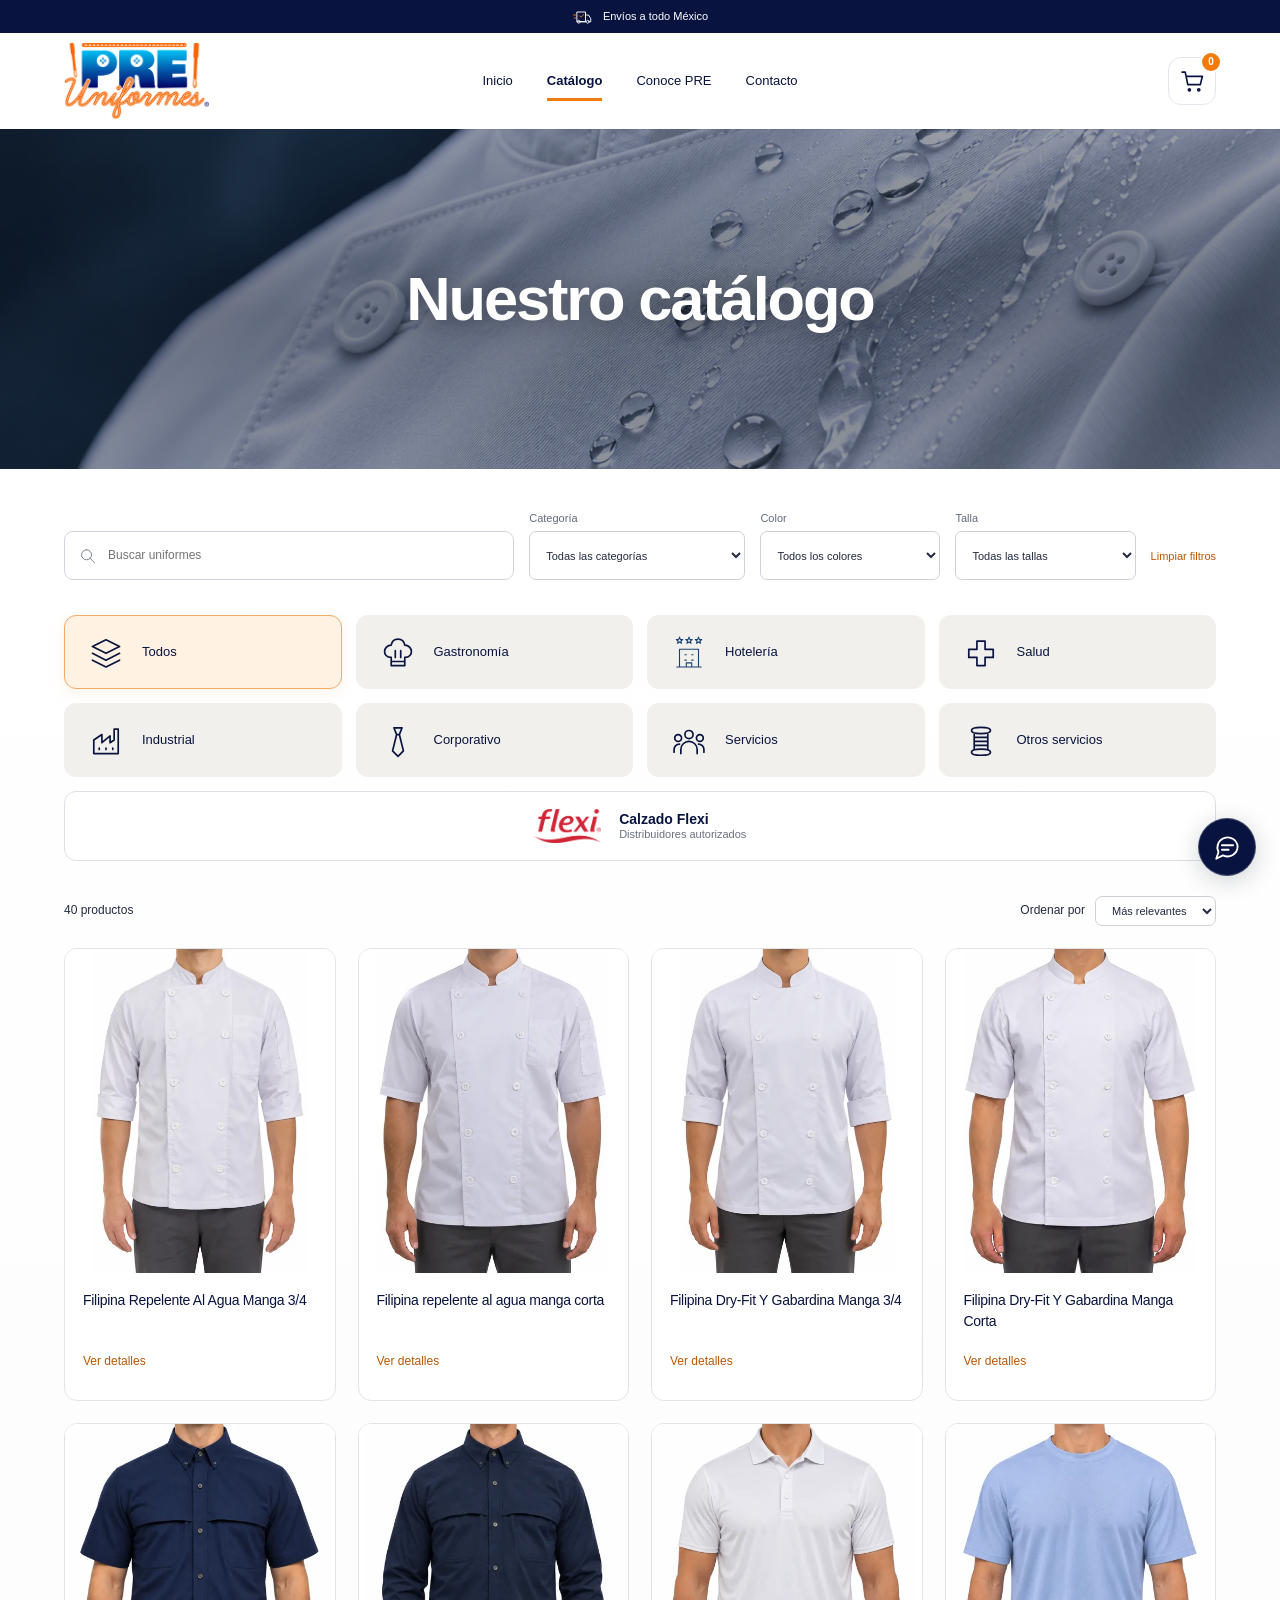
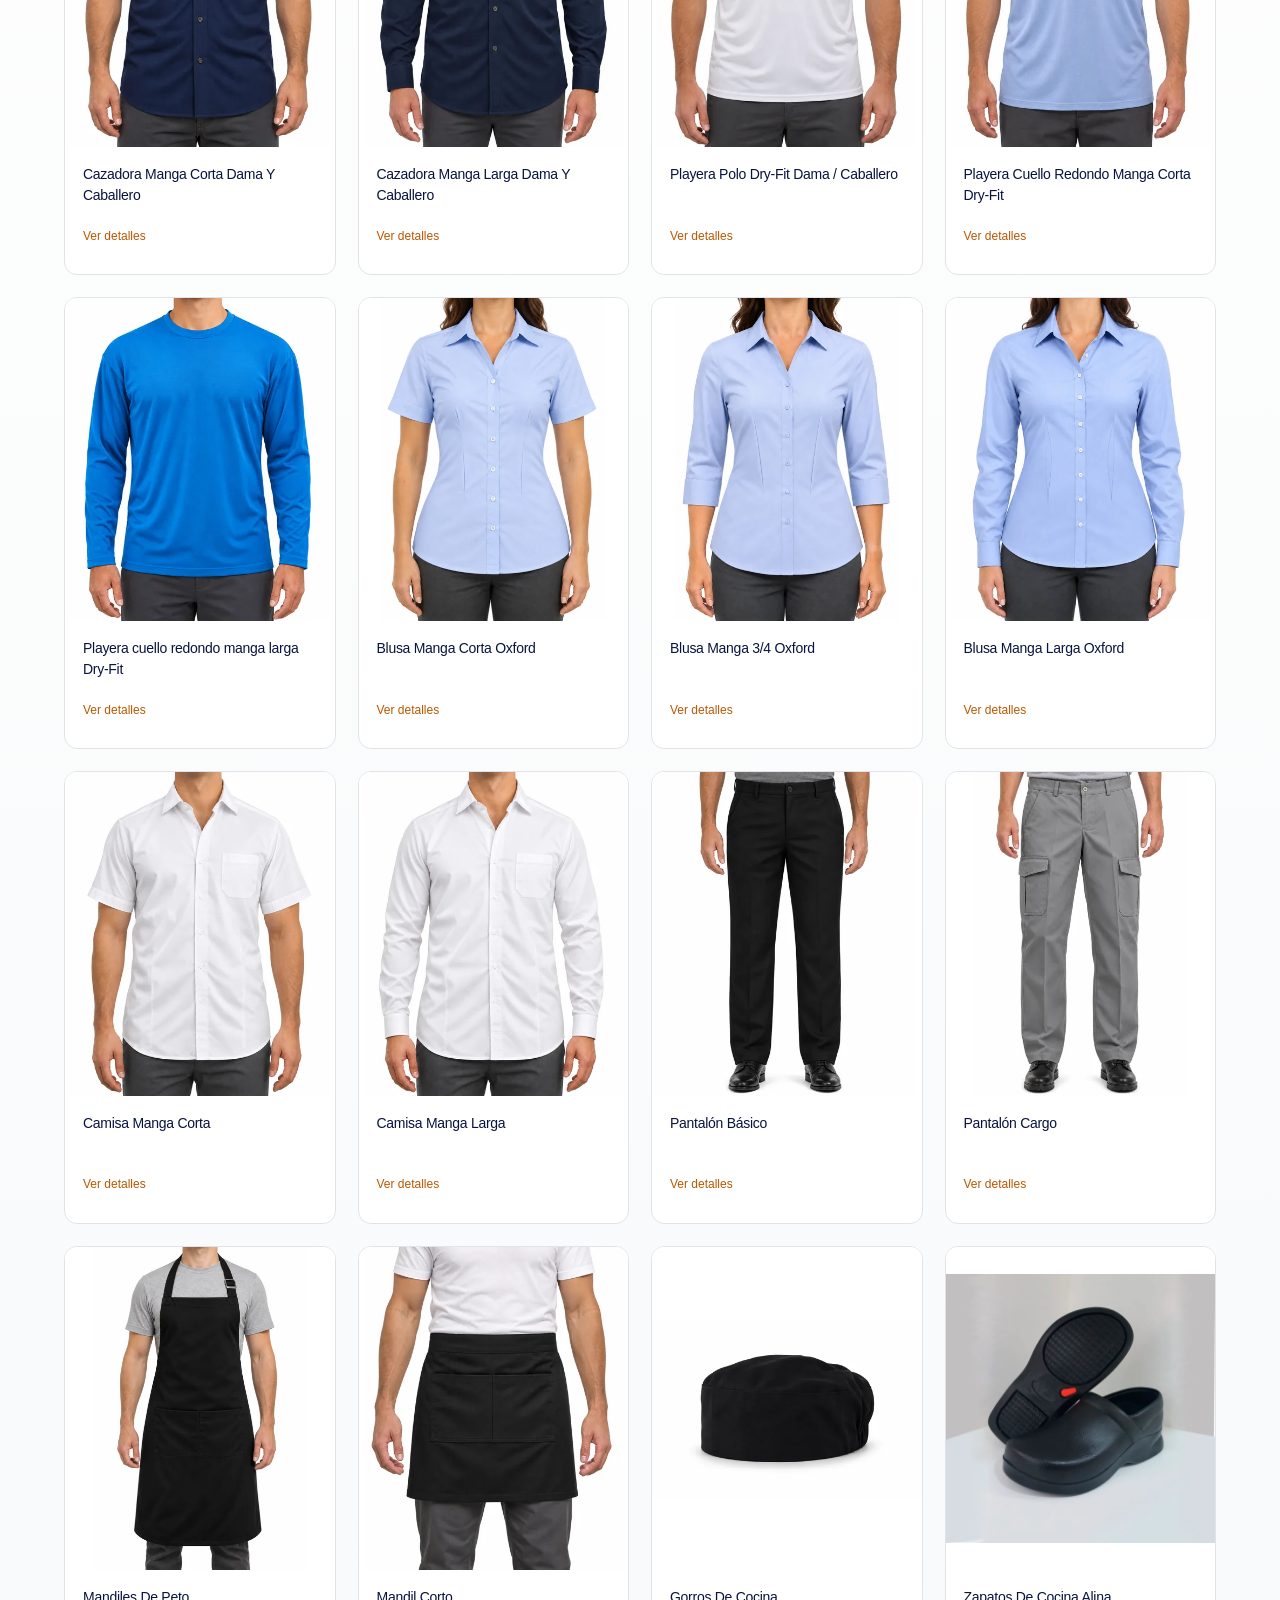
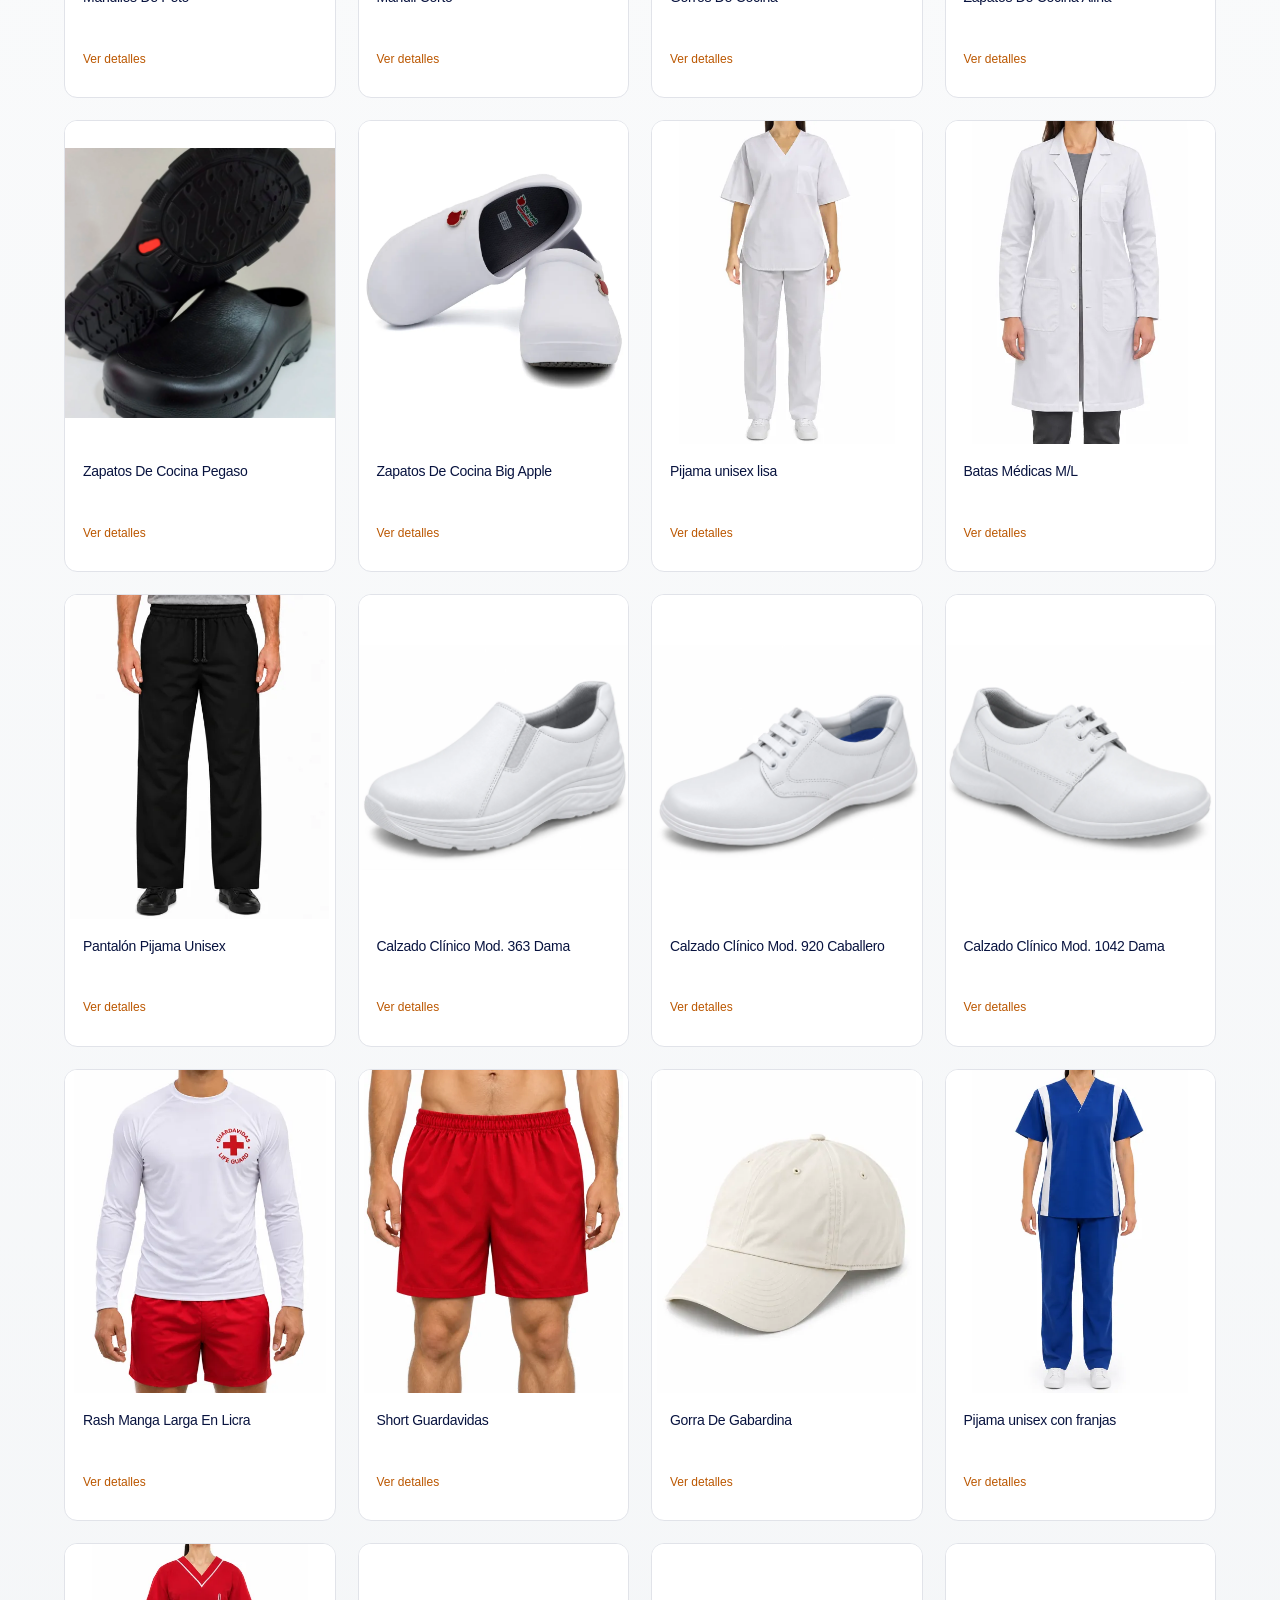
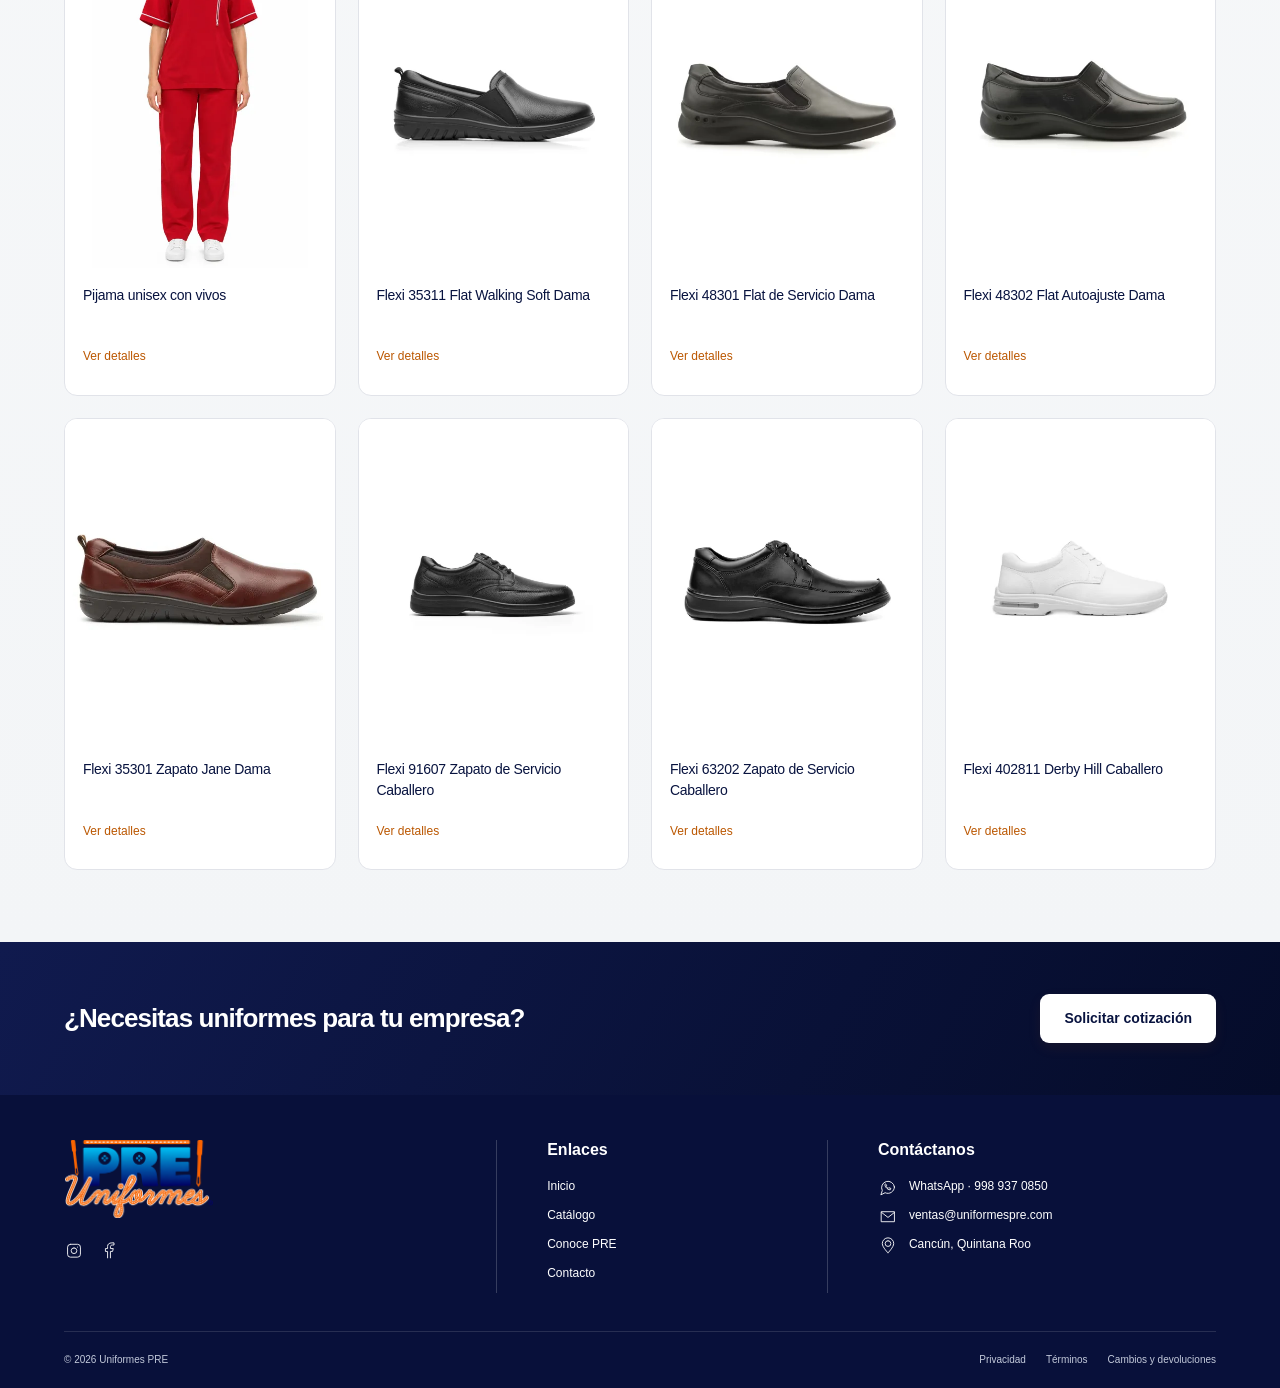
==== catalogo.html @ f161416c "Agrega apartado de Calzado Flexi al catálogo Siete modelos Flexi con fotos oficiales en fondo blanco" ====
<!doctype html><html lang="es"><head><meta charset="utf-8"><meta http-equiv="Content-Security-Policy" content="default-src 'none'; script-src 'self'; script-src-attr 'none'; style-src 'self' 'unsafe-inline' https://fonts.googleapis.com; img-src 'self'; media-src 'self'; font-src https://fonts.gstatic.com; frame-src https://maps.google.com https://www.google.com; connect-src 'none'; object-src 'none'; base-uri 'none'; form-action 'none'; upgrade-insecure-requests"><meta name="referrer" content="no-referrer"><meta name="viewport" content="width=device-width,initial-scale=1"><meta name="description" content="Uniformes PRE. Uniformes, confección y bordado para tu equipo en Cancún. Envíos a todo México."><meta name="theme-color" content="#081545"><title>Catálogo | Uniformes PRE</title><link rel="preconnect" href="https://fonts.googleapis.com"><link rel="preconnect" href="https://fonts.gstatic.com" crossorigin><link href="https://fonts.googleapis.com/css2?family=Poppins:wght@400;500;600;700&display=swap" rel="stylesheet"><link rel="stylesheet" href="styles.css?v=20261117-flexi"><script src="security.js?v=20261117-flexi" defer></script><script src="site-config.js?v=20261117-flexi" defer></script><script src="catalog-data.js?v=20261117-flexi" defer></script><script src="quote-engine.js?v=20261117-flexi" defer></script><script src="quote-cart.js?v=20261117-flexi" defer></script><script src="app.js?v=20261117-flexi" defer></script><script src="support-data.js?v=20261117-flexi" defer></script><script src="support-chat.js?v=20261117-flexi" defer></script></head><body data-view="catalogo"><a class="skip-link" href="#main">Ir al contenido</a><div class="announcement"><svg class="icon icon-truck" viewBox="-2 -3 28 28" fill="none" stroke="currentColor" stroke-width="1.25" stroke-linecap="round" stroke-linejoin="round" aria-hidden="true"><path d="M5 5h11v13H5zM16 9h4l3 5v4h-3M9 18h7M9 18a2 2 0 1 0 0 .01M21 18a2 2 0 1 0 0 .01"/><path class="icon-accent" d="M0 9h3m-2 4h2M8 10l2 2 4-4"/></svg><span data-announcement>Envíos a todo México</span></div><header class="site-header"><a class="brand" href="index.html" aria-label="Uniformes PRE, inicio"><img src="assets/brand/pre-logo-transparent.png" alt="Uniformes PRE" width="280" height="147"></a><button class="menu-toggle" aria-expanded="false" aria-controls="site-nav" aria-label="Abrir menú"><span></span><span></span><span></span></button><nav id="site-nav" aria-label="Navegación principal"><a href="index.html" >Inicio</a><a href="catalogo.html" aria-current=page>Catálogo</a><a href="quienes-somos.html" >Conoce PRE</a><a href="contacto.html" >Contacto</a></nav><button type="button" class="header-cart" data-open-cart aria-label="Abrir carrito: 0 prendas" aria-haspopup="dialog"><svg class="icon" viewBox="0 0 24 24" fill="none" stroke="currentColor" stroke-width="1.6" stroke-linecap="round" stroke-linejoin="round" aria-hidden="true"><path d="M2 3h3l2.5 12h12l2-8H6M9 21a1 1 0 1 0 0-2 1 1 0 0 0 0 2m9 0a1 1 0 1 0 0-2 1 1 0 0 0 0 2"/></svg><span data-cart-count>0</span></button></header><main id="main"><section class="catalog-hero" aria-labelledby="catalog-title"><img class="catalog-hero-photo" src="assets/images/filipina-hero.webp" alt="Filipina blanca con repelencia al agua" width="1672" height="941" fetchpriority="high"><div class="catalog-hero-shade"></div><h1 id="catalog-title">Nuestro catálogo</h1></section><section class="section catalog-section"><div class="container"><div class="catalog-tools"><label class="search-field"><svg class="icon icon-search" viewBox="-2 -3 28 28" fill="none" stroke="currentColor" stroke-width="1.25" stroke-linecap="round" stroke-linejoin="round" aria-hidden="true"><path d="M10 3a7 7 0 1 0 0 14 7 7 0 0 0 0-14m5 12 6 6"/></svg><input id="catalog-search" type="search" placeholder="Buscar uniformes" aria-label="Buscar en el catálogo"></label><label class="filter-select"><span>Categoría</span><select id="category-filter"><option value="todos">Todas las categorías</option><option value="restaurante">Gastronomía</option><option value="hoteleria">Hotelería</option><option value="salud">Salud</option><option value="industrial">Industrial</option><option value="corporativo">Corporativo</option><option value="servicios">Servicios</option><option value="flexi">Calzado Flexi</option><option value="otros-servicios">Otros servicios</option></select></label><label class="filter-select"><span>Color</span><select id="color-filter"><option value="todos">Todos los colores</option></select></label><label class="filter-select"><span>Talla</span><select id="size-filter"><option value="todos">Todas las tallas</option></select></label><button class="text-button" data-clear-search>Limpiar filtros</button></div><div class="catalog-categories" aria-label="Filtrar por categoría"><button data-filter="todos" aria-pressed="true"><svg class="icon icon-layers" viewBox="-2 -3 28 28" fill="none" stroke="currentColor" stroke-width="1.25" stroke-linecap="round" stroke-linejoin="round" aria-hidden="true"><path d="m12 2 10 5-10 5L2 7zm-10 10 10 5 10-5M2 17l10 5 10-5"/></svg><span>Todos</span></button><button data-filter="restaurante" aria-pressed="false"><svg class="icon icon-chef" viewBox="-2 -3 28 28" fill="none" stroke="currentColor" stroke-width="1.25" stroke-linecap="round" stroke-linejoin="round" aria-hidden="true"><path d="M7 15v6h10v-6M7 18h10M7 15C0 15 1 6 7 6c1-6 9-6 10 0 6 0 7 9 0 9M10 10v5m4-5v5"/></svg><span>Gastronomía</span></button><button data-filter="hoteleria" aria-pressed="false"><svg class="icon icon-hotel" viewBox="-2 -3 28 28" fill="none" stroke="currentColor" stroke-width="1.25" stroke-linecap="round" stroke-linejoin="round" aria-hidden="true"><path d="M5 22V9h14v13M3 22h18M9 13h1m4 0h1m-6 4h1m4 0h1m-5 5v-3h4v3 M5 0l.6 1.7 1.8.1-1.4 1.1.5 1.7L5 3.6l-1.5 1 .5-1.7-1.4-1.1 1.8-.1z M12 0l.6 1.7 1.8.1-1.4 1.1.5 1.7-1.5-1-1.5 1 .5-1.7-1.4-1.1 1.8-.1z M19 0l.6 1.7 1.8.1-1.4 1.1.5 1.7-1.5-1-1.5 1 .5-1.7-1.4-1.1 1.8-.1z"/></svg><span>Hotelería</span></button><button data-filter="salud" aria-pressed="false"><svg class="icon icon-health" viewBox="-2 -3 28 28" fill="none" stroke="currentColor" stroke-width="1.25" stroke-linecap="round" stroke-linejoin="round" aria-hidden="true"><path d="M9 3h6v6h6v6h-6v6H9v-6H3V9h6z"/></svg><span>Salud</span></button><button data-filter="industrial" aria-pressed="false"><svg class="icon icon-industry" viewBox="-2 -3 28 28" fill="none" stroke="currentColor" stroke-width="1.25" stroke-linecap="round" stroke-linejoin="round" aria-hidden="true"><path d="M3 21V11l6-4v6l6-5v5l3-2V3h3v18zM7 17v1m5-1v1m5-1v1"/></svg><span>Industrial</span></button><button data-filter="corporativo" aria-pressed="false"><svg class="icon icon-tie" viewBox="-2 -3 28 28" fill="none" stroke="currentColor" stroke-width="1.25" stroke-linecap="round" stroke-linejoin="round" aria-hidden="true"><path d="m9 2 6 0-2 5 3 12-4 4-4-4 3-12zM11 7h2"/></svg><span>Corporativo</span></button><button data-filter="servicios" aria-pressed="false"><svg class="icon icon-people" viewBox="-2 -3 28 28" fill="none" stroke="currentColor" stroke-width="1.25" stroke-linecap="round" stroke-linejoin="round" aria-hidden="true"><path d="M12 10a3 3 0 1 0 0-6 3 3 0 0 0 0 6M6 21v-3a6 6 0 0 1 12 0v3M4 12a2.5 2.5 0 1 0 0-5 2.5 2.5 0 0 0 0 5M1 20v-2a4 4 0 0 1 4-4m15-2a2.5 2.5 0 1 0 0-5 2.5 2.5 0 0 0 0 5m-1 2a4 4 0 0 1 4 4v2"/></svg><span>Servicios</span></button><button data-filter="otros-servicios" aria-pressed="false"><svg class="icon icon-spool" viewBox="-2 -3 28 28" fill="none" stroke="currentColor" stroke-width="1.25" stroke-linecap="round" stroke-linejoin="round" aria-hidden="true"><path d="M5 4c0-3 14-3 14 0s-14 3-14 0m0 16c0 3 14 3 14 0M7 6v12m10-12v12M5 20c0-3 14-3 14 0M8 9h8m-8 3h8m-8 3h8"/></svg><span>Otros servicios</span></button><button data-filter="flexi" class="brand-filter" aria-pressed="false"><img src="assets/brand/flexi-logo.png" alt="" width="60" height="30"><span>Calzado Flexi<small>Distribuidores autorizados</small></span></button></div><div class="brand-banner" data-brand-banner hidden><img src="assets/brand/flexi-logo.png" alt="Flexi" width="148" height="74"><div><h2>Calzado Flexi</h2><p>Somos distribuidores autorizados Flexi. Calzado de piel cómodo para servicio, salud y uso diario de tu equipo.</p></div></div><div class="catalog-meta"><p id="catalog-count" role="status"></p><label>Ordenar por <select id="catalog-sort"><option value="relevancia">Más relevantes</option><option value="nombre">Nombre: A a Z</option></select></label></div><div class="catalog-grid" id="catalog-grid"></div><div class="empty-state" hidden><h2>No encontramos coincidencias</h2><p>Prueba otra palabra o limpia los filtros.</p></div></div></section><section class="cta-band compact"><div class="container"><h2>¿Necesitas uniformes para tu empresa?</h2><a class="button button-light" href="contacto.html">Solicitar cotización</a></div></section></main><footer class="site-footer"><div class="container footer-grid"><div><img class="footer-logo" src="assets/brand/pre-logo-transparent.png" alt="Uniformes PRE" width="280" height="147"><div class="social-links"><a href="https://www.instagram.com/uniformespre/" target="_blank" rel="noopener noreferrer" aria-label="Instagram de Uniformes PRE"><svg class="icon icon-instagram" viewBox="-2 -3 28 28" fill="none" stroke="currentColor" stroke-width="1.25" stroke-linecap="round" stroke-linejoin="round" aria-hidden="true"><path d="M7 3h10a4 4 0 0 1 4 4v10a4 4 0 0 1-4 4H7a4 4 0 0 1-4-4V7a4 4 0 0 1 4-4m5 5a4 4 0 1 0 0 8 4 4 0 0 0 0-8m5-1h.01"/></svg></a><a href="https://www.facebook.com/uniformespree" target="_blank" rel="noopener noreferrer" aria-label="Facebook de Uniformes PRE"><svg class="icon icon-facebook" viewBox="-2 -3 28 28" fill="none" stroke="currentColor" stroke-width="1.25" stroke-linecap="round" stroke-linejoin="round" aria-hidden="true"><path d="M14 22v-9h3l1-4h-4V6c0-1 1-2 3-2h2V1h-3c-4 0-6 2-6 5v3H7v4h3v9"/></svg></a></div></div><div><h2>Enlaces</h2><a href="index.html" >Inicio</a><a href="catalogo.html" aria-current=page>Catálogo</a><a href="quienes-somos.html" >Conoce PRE</a><a href="contacto.html" >Contacto</a></div><div><h2>Contáctanos</h2><a href="https://wa.me/529989370850" target="_blank" rel="noopener noreferrer"><svg class="icon icon-chat" viewBox="-2 -3 28 28" fill="none" stroke="currentColor" stroke-width="1.25" stroke-linecap="round" stroke-linejoin="round" aria-hidden="true"><path d="M21 11a9 9 0 0 1-13 8l-6 3 2-6A9 9 0 1 1 21 11zM8 7c-2 2 3 8 7 8l1-2-3-1-1 1-3-3 1-1z"/></svg> WhatsApp · 998 937 0850</a><a href="mailto:ventas@uniformespre.com"><svg class="icon icon-mail" viewBox="-2 -3 28 28" fill="none" stroke="currentColor" stroke-width="1.25" stroke-linecap="round" stroke-linejoin="round" aria-hidden="true"><path d="M3 5h18v14H3zM3 6l9 7 9-7"/></svg> ventas@uniformespre.com</a><a href="contacto.html#ubicacion"><svg class="icon icon-pin" viewBox="-2 -3 28 28" fill="none" stroke="currentColor" stroke-width="1.25" stroke-linecap="round" stroke-linejoin="round" aria-hidden="true"><path d="M12 22S4 14 4 9a8 8 0 1 1 16 0c0 5-8 13-8 13m0-17a4 4 0 1 0 0 8 4 4 0 0 0 0-8"/></svg> Cancún, Quintana Roo</a></div></div><div class="container footer-bottom"><span>© 2026 Uniformes PRE</span><div><button data-legal="privacidad">Privacidad</button><button data-legal="terminos">Términos</button><button data-legal="devoluciones">Cambios y devoluciones</button></div></div></footer><dialog id="product-dialog" class="product-dialog"><div class="modal-bar"><button class="dialog-close" aria-label="Cerrar"><svg class="icon icon-close" viewBox="-2 -3 28 28" fill="none" stroke="currentColor" stroke-width="1.25" stroke-linecap="round" stroke-linejoin="round" aria-hidden="true"><path d="m6 6 12 12M6 18 18 6"/></svg></button></div><div data-product-content></div></dialog><dialog id="legal-dialog"><button class="dialog-close" aria-label="Cerrar"><svg class="icon icon-close" viewBox="-2 -3 28 28" fill="none" stroke="currentColor" stroke-width="1.25" stroke-linecap="round" stroke-linejoin="round" aria-hidden="true"><path d="m6 6 12 12M6 18 18 6"/></svg></button><div data-legal-content></div></dialog></body></html>
---- styles.css ----
:root{--navy:#08133f;--orange:#f27c0b;--text:#232b40;--muted:#697080;--line:#dcdfe6;--warm:#f4f2ef;--pale:#eef2f6}*{box-sizing:border-box}html{scroll-behavior:smooth;scroll-padding-top:110px}body{margin:0;background:#fff;color:var(--text);font:15px/1.65 Poppins,Arial,sans-serif}button,input,select,textarea{font:inherit}button,a{-webkit-tap-highlight-color:transparent}a{color:inherit;text-decoration:none}button{cursor:pointer}img{display:block;max-width:100%}h1,h2,h3,p{margin:0}h1,h2,h3{color:var(--navy);line-height:1.2;letter-spacing:-.035em;font-weight:600}h1{font-size:clamp(37px,4.4vw,60px);font-weight:700}h2{font-size:clamp(27px,2.7vw,38px)}h3{font-size:19px}p{margin-top:17px}.icon{width:25px;height:25px;flex-shrink:0;vertical-align:middle}.icon-accent{stroke:var(--orange)}:focus-visible{outline:3px solid #ee933d;outline-offset:5px}[hidden]{display:none!important}.container{width:min(1200px,90%);margin:auto}.section{padding:72px 0}.warm{background:var(--warm)}.accent-line{display:block;width:55px;height:4px;background:var(--orange);margin:18px 0 30px}.section-heading{display:flex;justify-content:space-between;align-items:center;gap:24px;margin-bottom:30px}.section-heading .accent-line{margin-bottom:0}.button{display:inline-flex;align-items:center;justify-content:center;gap:12px;border:0;border-radius:9px;background:linear-gradient(110deg,#ff8c13,#e66a00);padding:13px 24px;font-weight:600;font-size:14px;color:white;box-shadow:0 5px 14px #d7680014;transition:transform .22s,box-shadow .22s}.button:hover{transform:translateY(-2px);box-shadow:0 7px 20px #d7680038}.button-light{background:#fff;color:var(--navy)}.inline-link,.text-button{display:inline-flex;align-items:center;gap:9px;color:#bb5700;font-weight:500;font-size:13px;background:none;border:0;padding:0}.inline-link:hover,.text-button:hover{text-decoration:underline}.skip-link{position:fixed;left:10px;top:-80px;background:white;padding:12px;z-index:99}.skip-link:focus{top:10px}.announcement{background:var(--navy);color:white;display:flex;justify-content:center;align-items:center;gap:10px;min-height:33px;font-size:11px;padding:5px 12px}.announcement .icon{width:21px;height:21px}.announcement [data-announcement]{transition:opacity .35s;max-width:100%;text-align:center}.announcement .is-fading{opacity:0}.site-header{position:sticky;top:0;z-index:30;background:#fffffffa;backdrop-filter:blur(14px);display:flex;align-items:center;gap:35px;padding:10px 5%;box-shadow:0 1px 0 #08133f0c}.brand{margin-right:auto}.brand img{width:145px;height:76px;object-fit:contain}.site-header nav{display:flex;align-items:center;gap:34px}.site-header nav a{position:relative;padding:15px 0;color:var(--navy);font-size:13px}.site-header nav a:after{position:absolute;content:'';bottom:6px;left:0;width:0;height:3px;background:var(--orange);transition:width .25s}.site-header nav a:hover:after,.site-header nav a[aria-current]:after{width:100%}.site-header nav a[aria-current]{font-weight:600}.menu-toggle{display:none}.hero{position:relative;min-height:540px;background:#1e2735;overflow:hidden}.hero-image{position:absolute;inset:0;width:100%;height:100%;object-fit:cover;object-position:center 48%}.hero-shade{position:absolute;inset:0;background:linear-gradient(90deg,#0b1527e6 0%,#0b15279c 29%,#0b152700 65%)}.hero-inner{min-height:540px;display:flex;align-items:center;position:relative}.hero-copy{max-width:610px;padding:45px 0}.hero h1{color:white;font-size:clamp(40px,4.1vw,61px);line-height:1.1;letter-spacing:-.04em;margin-bottom:35px;max-width:610px}.categories{background:linear-gradient(180deg,#fff,#f9f8f6);text-align:center;padding:58px 0 45px}.categories h2{font-size:clamp(25px,2.5vw,35px);font-weight:600}.categories .accent-line{margin:21px auto 32px}.category-grid{display:grid;grid-template-columns:repeat(6,1fr)}.category-grid a{display:flex;flex-direction:column;align-items:center;justify-content:center;gap:12px;position:relative;padding:12px 5px;border-radius:16px;color:var(--navy);transition:background .25s,transform .25s,color .25s}.category-grid a:not(:last-child):after{content:'';position:absolute;right:0;height:55px;width:1px;top:30px;background:#d9dce3}.category-grid .icon{width:55px;height:55px;transition:transform .25s}.category-grid span{font-size:14px;font-weight:500}.category-grid a:hover{background:#fff0df;color:#d06a04;transform:translateY(-6px)}.category-grid a:hover .icon{transform:scale(1.08)}.featured-section{background:#eaf0f5;padding-top:55px;padding-bottom:65px}.featured-grid{display:grid;grid-template-columns:repeat(3,1fr);gap:34px}.featured-card{display:block;text-align:center;transition:transform .25s}.featured-card:hover{transform:translateY(-7px)}.featured-visual{position:relative;border:1px solid #ffd6a9;border-radius:17px;background:#f6f5f3;aspect-ratio:4/4.1;box-shadow:-7px 0 20px -10px #ff7900,7px 0 20px -10px #ff7900;overflow:hidden;transition:box-shadow .3s}.featured-card:hover .featured-visual{box-shadow:-10px 0 26px -9px #ff7900,10px 0 26px -9px #ff7900}.featured-visual img{width:100%;height:100%;object-fit:contain;object-position:center;mix-blend-mode:multiply;transition:transform .5s}.featured-card:hover img{transform:scale(1.035)}.featured-card h3{margin-top:21px;font-size:20px}.bestseller{position:absolute;left:0;top:18px;z-index:2;background:linear-gradient(100deg,#ff941d,#f17200);color:white;padding:6px 20px 6px 14px;border-radius:0 6px 6px 0;font-size:11px;font-weight:600;letter-spacing:.04em;box-shadow:0 4px 15px #f172003b}.embroidery{position:relative;isolation:isolate;overflow:hidden;min-height:350px;background:#eae7e1}.embroidery-background{position:absolute;inset:0;width:100%;height:100%;object-fit:cover;object-position:35% center;z-index:-3}.embroidery-shade{position:absolute;inset:0;background:linear-gradient(90deg,transparent 25%,#f4f2ee0d 38%,#f4f2eee8 61%,#f4f2ee 88%);z-index:-1}.embroidery-shade:before{content:'';position:absolute;inset:0 0 0 48%;backdrop-filter:blur(7px);mask-image:linear-gradient(90deg,transparent,black 38%);z-index:-1}.embroidery-inner{min-height:350px;display:flex;align-items:center;justify-content:flex-end}.embroidery-inner>div{width:43%;padding:38px 0}.embroidery h2{font-size:clamp(29px,3vw,43px)}.embroidery p{margin:18px 0 25px;font-size:17px}.process-section{background:linear-gradient(165deg,#f8fafc,#edf2f6);text-align:center;padding:70px 0 80px;overflow:hidden}.process-section .accent-line{margin:20px auto 45px}.process{display:grid;grid-template-columns:repeat(5,1fr);list-style:none;padding:0;margin:0;position:relative;gap:15px}.process:before{content:'';height:2px;background:#c9d2df;position:absolute;left:10%;right:10%;top:64px}.process-step{position:relative}.process-step:not(:last-child):after{content:'';width:8px;height:8px;position:absolute;right:-12px;top:61px;border-radius:50%;background:#c3cedc}.process-step button{border:0;background:none;padding:0 8px;width:100%;display:flex;flex-direction:column;align-items:center;color:var(--navy)}.step-icon{display:grid;place-items:center;width:130px;height:130px;border-radius:50%;background:#fafcfe;box-shadow:0 2px 13px #10254b0d;border:1px solid #e8edf3;position:relative;transition:background .4s,box-shadow .4s,transform .4s,border-color .4s}.step-icon .icon{width:67px;height:67px;stroke-width:1.1}.process strong{font-weight:500;font-size:15px;max-width:190px;margin:22px auto 0;line-height:1.45}.is-active .step-icon{background:#fff9ef;border-color:#ffcb8f;box-shadow:0 0 8px #ff940f33,0 0 28px #ff940f33;transform:translateY(-3px)}.is-active strong{font-weight:600}.social-section{background:#f8f6f2}.video-grid{display:grid;grid-template-columns:repeat(3,1fr);gap:32px;max-width:980px;margin:40px auto 0}.video-slot{position:relative;aspect-ratio:9/14;border-radius:25px;overflow:hidden;isolation:isolate;background:#17233c;box-shadow:0 10px 22px #0a183318}.video-slot .video-poster,.video-slot video{position:absolute;inset:0;width:100%;height:100%;object-fit:cover;z-index:-3}.video-overlay{position:absolute;inset:0;background:linear-gradient(0deg,#08133fee,transparent 60%,#08133f66);z-index:-1}.video-top{position:absolute;top:20px;left:20px;font-size:12px;display:flex;align-items:center;gap:8px;color:white}.video-top .icon{width:20px}.video-pending{position:absolute;top:45%;left:0;right:0;display:flex;flex-direction:column;align-items:center;gap:13px;color:white;font-size:12px}.video-pending>.icon{width:52px;height:52px;background:#ffffff24;border:1px solid #ffffff99;padding:13px;border-radius:50%}.video-bottom{position:absolute;bottom:25px;left:24px;right:24px;color:white}.video-bottom h3{font-size:22px;color:white}.sound-toggle{position:absolute;right:16px;bottom:16px;border:1px solid #ffffff77;border-radius:30px;padding:7px 12px;background:#07112eb3;color:white;font-size:11px}.video-slot.has-video .video-pending{display:none}.video-slot.has-video .video-bottom{bottom:63px}.network-row{display:flex;justify-content:center;color:var(--navy);margin-top:32px;font-size:13px}.network-row a{display:flex;gap:9px;align-items:center}.cta-band{background:linear-gradient(120deg,#101a4e,#050c2a);color:white;padding:52px 0}.cta-band>.container{display:flex;align-items:center;justify-content:space-between;gap:30px}.cta-band h2{color:white;font-size:clamp(25px,3vw,40px)}.compact h2{font-size:26px}.site-footer{background:#08103a;color:white;padding:45px 0 0}.footer-grid{display:grid;grid-template-columns:1.1fr .8fr 1.15fr;gap:60px}.footer-grid>div+div{border-left:1px solid #ffffff30;padding-left:50px}.footer-logo{width:150px;height:78px;object-fit:contain;margin-bottom:13px}.footer-grid p{font-size:12px;color:#dedfeb;margin-top:10px}.footer-grid h2{font-size:16px;color:white;letter-spacing:0;margin-bottom:18px}.footer-grid a{display:flex;align-items:center;gap:11px;font-size:12px;margin:9px 0}.footer-grid .icon{width:20px;height:20px}.social-links{display:flex;gap:15px;margin-top:13px}.footer-bottom{display:flex;justify-content:space-between;align-items:center;border-top:1px solid #ffffff20;padding:20px 0;margin-top:38px;font-size:10px;color:#c3cadb}.footer-bottom div{display:flex;gap:20px}.footer-bottom button{background:none;color:inherit;border:0;padding:0;font-size:10px}.photo-hero{position:relative;background:#eeeae5;overflow:hidden;min-height:345px;display:flex;align-items:center}.photo-hero-image{position:absolute;inset:0;width:100%;height:100%;object-fit:cover;object-position:center}.photo-hero .container{position:relative}.photo-hero-copy{max-width:470px;padding:45px 0}.photo-hero-copy p{font-size:17px;line-height:1.6;max-width:410px}.about-grid{display:grid;grid-template-columns:1fr 1fr;gap:55px;align-items:center}.about-grid>img{width:100%;height:340px;object-fit:cover}.about-grid .accent-line{margin:0 0 18px}.about-grid p{font-size:14px}.commitment-icons{display:grid;grid-template-columns:repeat(3,1fr);margin-top:32px;gap:15px}.commitment-icons>div{display:flex;align-items:center;flex-direction:column;text-align:center;gap:14px;font-size:12px;line-height:1.5;padding:0 9px}.commitment-icons>div+div{border-left:1px solid #d5d2cf}.commitment-icons .icon{width:42px;height:42px}.services-list{margin-top:25px;display:grid;gap:22px}.services-list>div{display:flex;gap:20px;align-items:flex-start}.services-list .icon{width:39px;height:39px}.services-list span{padding-left:20px;border-left:2px solid #ee8a36}.services-list h3{font-size:17px}.services-list p{font-size:12px;margin-top:5px}.contact-section{background:linear-gradient(#fff,#faf9f6)}.contact-grid{display:grid;grid-template-columns:1.6fr 1fr;gap:35px}.contact-form{border-radius:18px;background:#f4f3f1;padding:34px 38px}.contact-form h2{font-size:29px;margin-bottom:24px}.contact-form label{display:block;color:var(--navy);font-size:12px;margin-top:15px}.contact-form label>span{color:#c14818}input,select,textarea{border:1px solid #cfd1d8;border-radius:7px;background:#ffffffbd;color:var(--text);padding:10px 12px;min-width:0}input,textarea{width:100%}textarea{resize:vertical;min-height:110px}.contact-form input,.contact-form textarea{display:block;margin-top:6px;font-size:12px}.form-row{display:grid;grid-template-columns:1fr 1fr;gap:20px}.contact-form .button{margin-top:21px}.form-hint{font-size:10px;line-height:1.5;color:var(--muted);margin-top:12px}#contact-status:empty{display:none}#contact-status{font-size:12px}.express-card{padding:40px 35px;border-radius:18px;color:white;background:radial-gradient(circle at 120% -10%,#303373 0%,#303373 28%,transparent 28.2%),linear-gradient(130deg,#0b104b,#030939);display:flex;flex-direction:column;align-items:flex-start;justify-content:center}.express-card>.icon{width:78px;height:78px;margin-bottom:25px;stroke-width:1.35}.express-card h2{color:white;font-size:31px}.express-card p{font-size:15px;margin:19px 0 26px}.express-card .button{min-width:200px}.express-phone{display:inline-block;font-size:12px;color:#dbdeec;margin-top:17px}.location-card{display:grid;grid-template-columns:40% 60%;margin-top:45px;padding:20px;background:#f2f1ee;border-radius:18px;gap:0;overflow:hidden;align-items:center}.location-card>div{padding:20px}.location-card .icon{width:35px;height:35px;color:#dc751a;margin-bottom:8px}.location-card h2{font-size:26px}.location-card p{font-size:13px;margin-bottom:15px}.location-card iframe{width:100%;height:260px;border:0;border-radius:14px;background:#e4e8df}.benefit-row{display:grid;grid-template-columns:repeat(3,1fr);gap:35px;margin:60px 0 0}.benefit-row>div{display:flex;align-items:center;gap:20px}.benefit-row>div+div{border-left:1px solid #ddd;padding-left:30px}.benefit-row .icon{width:48px;height:48px;color:var(--navy)}.benefit-row strong{display:block;font-size:14px;color:var(--navy)}.benefit-row small{display:block;font-size:11px;margin-top:4px}.catalog-hero{height:340px;position:relative;display:grid;place-items:center;overflow:hidden}.catalog-hero>img{position:absolute;inset:0;width:100%;height:100%;object-fit:cover}.catalog-hero>div{position:absolute;inset:0;background:#06133178;backdrop-filter:blur(1px)}.catalog-hero h1{position:relative;color:white;text-align:center;font-size:clamp(38px,4.8vw,66px)}.catalog-section{background:linear-gradient(#fff,#f3f5f7);padding-top:40px}.catalog-tools{display:grid;grid-template-columns:minmax(250px,2.5fr) 1.2fr 1fr 1fr auto;gap:15px;align-items:end}.search-field{display:flex;align-items:center;gap:10px;border:1px solid #d2d5df;border-radius:9px;padding:0 13px;height:49px;background:white}.search-field .icon{width:20px;color:#6b7280}.search-field input{border:0;background:none;outline-offset:2px;font-size:12px;padding:10px 0}.filter-select span{font-size:11px;display:block;margin-bottom:4px;color:#626b80}.filter-select select{width:100%;height:49px;font-size:11px;background:white}.catalog-tools .text-button{align-self:end;height:49px;font-size:11px;white-space:nowrap}.catalog-categories{display:grid;grid-template-columns:repeat(4,1fr);gap:14px;margin:35px 0}.catalog-categories button{display:flex;gap:17px;align-items:center;border:1px solid transparent;border-radius:12px;background:#f2f0ed;color:var(--navy);padding:17px 22px;text-align:left;transition:transform .25s,background .25s,box-shadow .25s}.catalog-categories .icon{width:38px;height:38px}.catalog-categories span{font-size:13px;font-weight:500}.catalog-categories button:hover{transform:translateY(-4px);background:#fff1df;box-shadow:0 8px 20px #d6731510}.catalog-categories [aria-pressed=true]{background:#fff2e2;border-color:#f1ab65;box-shadow:0 4px 14px #e08c2c17}.catalog-meta{display:flex;align-items:center;justify-content:space-between;margin-bottom:22px;gap:15px;font-size:12px}.catalog-meta p{margin:0}.catalog-meta label{display:flex;align-items:center;gap:10px}.catalog-meta select{padding:7px 12px;background:white;font-size:11px}.catalog-grid{display:grid;grid-template-columns:repeat(4,1fr);gap:22px}.catalog-card{border:1px solid #e1e3e9;border-radius:13px;overflow:hidden;background:white;transition:transform .25s,box-shadow .25s;animation:card-in .38s both;animation-delay:var(--delay,0ms)}.catalog-card:hover{transform:translateY(-5px);box-shadow:0 12px 26px #14274612}.catalog-visual{border:0;padding:0;display:block;width:100%;background:#f3f3f1;aspect-ratio:4/4.8;overflow:hidden}.catalog-visual img{width:100%;height:100%;object-fit:contain;mix-blend-mode:multiply;transition:transform .45s}.catalog-visual:hover img{transform:scale(1.045)}.catalog-info{padding:17px 18px 20px}.catalog-info h2{font-size:14px;line-height:1.5;font-weight:500;letter-spacing:-.02em;min-height:42px}.catalog-info .inline-link{font-size:12px;margin-top:13px}.product-placeholder{width:100%;height:100%;display:flex;flex-direction:column;align-items:center;justify-content:center;color:#68768d;background:linear-gradient(140deg,#edf1f6,#e4e9f0);padding:20px;text-align:center;gap:15px}.product-placeholder .icon{width:75px;height:75px;stroke-width:.9}.product-placeholder span{font-size:10px}.empty-state{text-align:center;padding:60px 10px}.empty-state h2{font-size:26px}dialog{border:0;padding:45px;border-radius:18px;max-width:min(1080px,92vw);max-height:88vh;color:var(--text);background:#fff}dialog::backdrop{background:#07112bbc;backdrop-filter:blur(5px)}.dialog-close{position:absolute;top:13px;right:14px;z-index:3;border:0;border-radius:50%;width:34px;height:34px;background:#edf0f4;color:var(--navy);display:grid;place-items:center}.dialog-close .icon{width:19px}.product-detail-grid{display:grid;grid-template-columns:1fr 1fr;gap:35px}.detail-image{height:390px;background:#f4f3f0;border-radius:13px;overflow:hidden}.detail-image img{width:100%;height:100%;object-fit:contain;mix-blend-mode:multiply}.view-buttons{display:flex;gap:8px;margin-top:14px;flex-wrap:wrap}.view-buttons button{border:1px solid #d8dbe5;background:white;border-radius:7px;padding:7px 14px;font-size:12px}.view-buttons [aria-pressed=true]{background:#fff2e3;border-color:#ed9f50}.product-detail-grid h2{font-size:27px;margin:8px 0 18px}.product-detail-grid p,.detail-features{font-size:12px}.product-detail-grid small{font-size:10px;color:var(--muted)}.product-options{display:grid;grid-template-columns:1fr 1fr;gap:15px;margin:23px 0}.product-options label{display:grid;gap:7px;font-size:11px}.product-options select,.product-options input{width:100%;font-size:12px}.product-options label:last-child{grid-column:1/-1}.detail-add{width:100%}#legal-dialog{width:650px}#legal-dialog h2{font-size:27px}#legal-dialog p{font-size:14px}@keyframes card-in{from{opacity:0;transform:translateY(14px)}to{opacity:1;transform:translateY(0)}}
@media(min-width:1500px){.hero,.hero-inner{min-height:620px}.hero-image{object-position:center 48%}}
@media(max-width:1000px){.site-header{gap:22px}.site-header nav{gap:21px}.brand img{width:120px;height:63px}.catalog-tools{grid-template-columns:2fr 1fr 1fr}.catalog-tools .search-field{grid-column:1/3}.catalog-tools .filter-select:nth-child(2){grid-column:3}.catalog-tools .text-button{justify-content:center}.catalog-grid{grid-template-columns:repeat(3,1fr)}.featured-grid{gap:24px}.step-icon{width:110px;height:110px}.step-icon .icon{width:58px;height:58px}.process:before{top:54px}.process-step:not(:last-child):after{top:51px}.process strong{font-size:12px}.contact-form{padding:28px}.express-card{padding:30px}.express-card h2{font-size:27px}.footer-grid{gap:35px}.footer-grid>div+div{padding-left:30px}.photo-hero-copy{max-width:42%}.photo-hero-copy p{font-size:15px}.benefit-row{gap:18px}.benefit-row>div{gap:12px}.benefit-row>div+div{padding-left:18px}.benefit-row strong{font-size:12px}}
@media(max-width:720px){html{scroll-padding-top:80px}.container{width:90%}.section{padding:45px 0}.site-header{padding:8px 5%;gap:15px}.brand img{width:105px;height:55px}.site-header>.button{padding:10px 17px;font-size:12px}.menu-toggle{display:flex;order:3;width:32px;padding:4px 0;background:none;border:0;flex-direction:column;gap:5px;align-items:center}.menu-toggle span{width:23px;height:2px;background:var(--navy);transition:transform .25s}.menu-toggle[aria-expanded=true] span:first-child{transform:translateY(7px) rotate(45deg)}.menu-toggle[aria-expanded=true] span:nth-child(2){opacity:0}.menu-toggle[aria-expanded=true] span:last-child{transform:translateY(-7px) rotate(-45deg)}.site-header nav{position:absolute;top:100%;left:0;right:0;background:white;display:none;padding:15px 6% 25px;box-shadow:0 14px 20px #14213b14}.site-header nav.is-open{display:grid;gap:5px}.site-header nav a{padding:12px 0;width:fit-content}.announcement{font-size:10px;min-height:33px}.hero,.hero-inner{min-height:570px}.hero-image{object-position:62% top}.hero-shade{background:linear-gradient(0deg,#081426ed 0%,#081426b8 32%,#08142605 73%)}.hero-inner{align-items:flex-end}.hero-copy{padding:0 0 42px;max-width:100%}.hero h1{font-size:39px;max-width:440px;line-height:1.13;margin-bottom:24px}.hero h1 br{display:none}.categories h2{font-size:24px;line-height:1.35}.desktop-only{display:none}.category-grid{grid-template-columns:repeat(3,1fr);gap:12px 4px}.category-grid a{padding:13px 4px}.category-grid a:after{display:none}.category-grid .icon{width:45px;height:45px}.category-grid span{font-size:11px}.categories .accent-line{margin-bottom:22px}.section-heading{align-items:flex-start;gap:18px;margin-bottom:25px}.section-heading h2{font-size:26px}.section-heading>.inline-link{white-space:nowrap;font-size:11px;margin-top:9px}.featured-grid{grid-template-columns:repeat(3,1fr);gap:13px}.featured-visual{border-radius:10px;aspect-ratio:3/5;box-shadow:-5px 0 16px -8px #ff7900,5px 0 16px -8px #ff7900}.bestseller{font-size:8px;top:12px;padding:4px 8px 4px 6px}.featured-card h3{font-size:12px;line-height:1.4;margin-top:14px}.embroidery,.embroidery-inner{min-height:450px}.embroidery-background{object-position:30% center}.embroidery-shade{background:linear-gradient(0deg,#f4f2ee 4%,#f4f2eef2 38%,#f4f2ee44 63%,transparent 90%)}.embroidery-shade:before{inset:48% 0 0;mask-image:linear-gradient(0deg,black,transparent)}.embroidery-inner{align-items:flex-end;justify-content:flex-start}.embroidery-inner>div{width:100%;padding:30px 0 37px}.embroidery h2{font-size:33px}.embroidery h2 br{display:none}.embroidery p{font-size:15px;margin:14px 0 21px}.process-section{padding:45px 0 50px}.process-section .accent-line{margin:19px auto 35px}.process{gap:0;grid-template-columns:repeat(5,minmax(0,1fr))}.process:before{top:31px;left:9%;right:9%}.process-step button{padding:0 2px}.step-icon{width:61px;height:61px}.step-icon .icon{width:35px;height:35px;stroke-width:1.1}.process-step:not(:last-child):after{width:5px;height:5px;right:-2px;top:29px}.process strong{font-size:9px;line-height:1.5;margin-top:15px;font-weight:500}.process-step.is-active strong{font-weight:600}.social-section .section-heading{display:block}.social-section .section-heading>.inline-link{margin-top:14px}.video-grid{gap:16px;display:flex;overflow-x:auto;scroll-snap-type:x mandatory;margin-top:25px;padding:4px 1px 18px;scrollbar-width:thin}.video-slot{flex:0 0 76%;scroll-snap-align:center;aspect-ratio:9/13;border-radius:22px}.video-top{font-size:11px}.video-bottom h3{font-size:21px}.cta-band{padding:35px 0}.cta-band>.container{align-items:flex-start;flex-direction:column;gap:22px}.cta-band h2{font-size:28px}.cta-band .button{font-size:12px}.footer-grid{grid-template-columns:1fr 1fr;gap:28px}.footer-grid>div:first-child{grid-column:1/-1}.footer-grid>div+div{padding:0;border:0}.footer-grid>div:nth-child(2){padding-right:10px}.footer-grid>div:last-child{overflow-wrap:anywhere}.footer-grid a{font-size:10px}.footer-grid a .icon{width:17px}.footer-grid h2{font-size:14px}.footer-logo{width:140px;height:74px}.footer-grid p{font-size:12px}.footer-bottom{display:block;padding:20px 0}.footer-bottom>div{margin-top:13px;gap:16px}.photo-hero{min-height:440px;align-items:flex-end}.photo-hero-image{object-position:68% top}.photo-hero:after{content:'';position:absolute;inset:0;background:linear-gradient(0deg,#efede9 0%,#efede9f2 24%,transparent 70%)}.photo-hero .container{z-index:1}.photo-hero-copy{max-width:100%;padding:30px 0}.photo-hero-copy h1{font-size:38px}.photo-hero-copy h1 br{display:none}.photo-hero-copy p{font-size:14px;max-width:340px;margin-top:14px}.about-grid{grid-template-columns:1fr;gap:30px}.about-grid>img{height:255px;border-radius:4px}.about-grid h2{font-size:29px}.warm .about-grid>img{order:-1}.commitment-icons{margin-top:27px}.commitment-icons>div{font-size:10px}.commitment-icons .icon{width:36px;height:36px}.contact-grid{grid-template-columns:1fr;gap:25px}.contact-form{padding:26px 22px}.contact-form h2{font-size:26px}.form-row{gap:14px}.express-card{padding:30px}.express-card>.icon{width:62px;height:62px;margin-bottom:17px}.express-card h2{font-size:29px;max-width:330px}.express-card p{font-size:14px;max-width:330px}.location-card{grid-template-columns:1fr;padding:15px;margin-top:28px}.location-card>div{padding:12px 7px 23px}.location-card iframe{height:225px}.benefit-row{grid-template-columns:1fr;margin-top:35px;gap:23px}.benefit-row>div+div{border:0;padding:0}.benefit-row strong{font-size:14px}.benefit-row small{font-size:11px}.benefit-row .icon{width:42px;height:42px}.catalog-hero{height:260px}.catalog-hero>img{object-position:70% center}.catalog-hero h1{font-size:38px}.catalog-tools{grid-template-columns:1fr 1fr;gap:12px}.catalog-tools .search-field{grid-column:1/-1}.catalog-tools .filter-select:nth-child(2){grid-column:auto}.catalog-tools .text-button{justify-content:flex-start;font-size:11px;min-height:49px}.filter-select select{font-size:11px;height:44px}.catalog-categories{grid-template-columns:repeat(2,1fr);gap:10px;margin:25px 0}.catalog-categories button{padding:12px 14px;border-radius:9px;gap:11px}.catalog-categories .icon{width:30px;height:30px}.catalog-categories span{font-size:11px}.catalog-meta{font-size:10px;gap:8px}.catalog-meta label{gap:5px;font-size:9px}.catalog-meta select{font-size:9px;max-width:130px;padding:7px}.catalog-grid{grid-template-columns:repeat(2,minmax(0,1fr));gap:13px}.catalog-card{border-radius:10px}.catalog-info{padding:13px}.catalog-info h2{font-size:11px;min-height:46px}.catalog-info .inline-link{font-size:10px;margin-top:8px}.product-placeholder .icon{width:50px;height:50px}.product-placeholder{padding:10px}.product-placeholder span{font-size:9px}.compact h2{font-size:26px}dialog{padding:44px 20px 25px;max-width:94vw}.product-detail-grid{grid-template-columns:1fr;gap:26px}.detail-image{height:310px}.product-detail-grid h2{font-size:26px}.product-options{gap:12px}.view-buttons button{font-size:11px;padding:7px 10px}}
@media(max-width:360px){.hero h1{font-size:34px}.step-icon{width:51px;height:51px}.step-icon .icon{width:30px;height:30px}.process:before{top:25px}.process-step:not(:last-child):after{top:23px}.process strong{font-size:8px}.site-header{gap:10px}.brand img{width:94px;height:49px}.form-row{grid-template-columns:1fr}}
@media(prefers-reduced-motion:reduce){html{scroll-behavior:auto}*,*:before,*:after{animation:none!important;transition:none!important}}
/* Framing of original reference photographs keeps the face outside the product crop. */
.source-model{position:relative}.source-model img{position:absolute;width:170%;max-width:none;height:220%;left:-35%;top:-39%;object-fit:cover;object-position:center top}.detail-image.source-model img{width:145%;height:230%;left:-22.5%;top:-42%}
.source-model img{top:-51%}.detail-image.source-model img{top:-53%}
@media(max-width:720px){.featured-grid{display:flex;overflow-x:auto;gap:22px;scroll-snap-type:x mandatory;padding:12px 12px 25px;margin:0 -12px;scrollbar-width:thin}.featured-card{flex:0 0 83%;scroll-snap-align:center}.featured-visual{aspect-ratio:4/4.5;border-radius:15px}.featured-card h3{font-size:18px;margin-top:18px}.bestseller{font-size:11px;padding:6px 15px;top:18px}.process{display:flex;gap:15px;overflow-x:auto;padding:12px 4px 18px;scroll-snap-type:x mandatory;scrollbar-width:thin}.process-step{flex:0 0 120px;scroll-snap-align:center}.step-icon{width:95px;height:95px}.step-icon .icon{width:50px;height:50px}.process strong{font-size:12px;margin-top:18px}.process:before{top:58px;left:60px;right:auto;width:550px}.process-step:not(:last-child):after{top:44px;right:-9px;width:6px;height:6px}.process-section .accent-line{margin-bottom:20px}}
@media(max-width:720px){.photo-hero .container{margin-block:0}.photo-hero:after{background:linear-gradient(0deg,#efede9 0%,#efede9fa 43%,#efede980 68%,transparent 90%)}.photo-hero-copy{padding-top:220px}.form-row{grid-template-columns:1fr}.contact-form input{font-size:13px}}
.video-slot.has-video .video-poster,.embroidery.has-video>img.embroidery-background{visibility:hidden}
.source-triptych,.source-cap,.source-shorts{position:relative}.source-triptych img{position:absolute;max-width:none;width:300%;height:100%;left:0;top:0;object-fit:fill}.source-cap img{position:absolute;max-width:none;width:100%;height:200%;left:0;top:0;object-fit:cover;object-position:center top}.source-shorts img{position:absolute;max-width:none;width:180%;height:200%;left:-40%;top:-90%;object-fit:cover;object-position:center top}
.help-widget{position:fixed;right:22px;bottom:22px;z-index:25;background:white;border:1px solid #dce2eb;border-radius:14px;padding:17px 36px 17px 20px;box-shadow:0 7px 28px #08133f1a;font-size:11px;max-width:260px}.help-widget span{display:block}.help-widget>a{display:inline-block;color:#ba5600;font-weight:600;margin-top:5px}.help-dismiss{position:absolute;right:8px;top:7px;background:none;border:0;color:#627083;padding:2px}.help-dismiss .icon{width:15px;height:15px}@media(max-width:720px){.help-widget{right:12px;bottom:12px;max-width:230px;padding:12px 30px 12px 15px;font-size:10px}}
.color-preview{margin-top:19px}.color-preview p{font-size:12px;margin:0 0 10px}.color-preview strong{font-weight:500;color:var(--navy)}.color-buttons{display:flex;gap:10px;flex-wrap:wrap}.color-buttons button{display:grid;place-items:center;padding:4px;width:37px;height:37px;border:1px solid #d7dce5;background:#fff;border-radius:50%;transition:border-color .2s,box-shadow .2s,transform .2s}.color-buttons button span{display:block;width:27px;height:27px;border-radius:50%;background:var(--swatch);border:1px solid #00000018}.color-buttons [aria-pressed=true]{border-color:var(--orange);box-shadow:0 0 0 2px #f27c0b25}.color-buttons button:hover{transform:translateY(-2px)}
.catalog-visual{padding:10px;background:#f0f0ef}.catalog-visual img{border-radius:5px}.detail-image{height:auto;aspect-ratio:4/5;padding:10px;background:#f0f0ef}.detail-image img{height:100%;border-radius:7px}.product-gallery{min-width:0}.photo-note{font-size:11px;line-height:1.6;color:var(--muted);margin-top:12px}.view-buttons button{min-height:44px}.color-buttons button{width:44px;height:44px}.color-buttons button span{width:31px;height:31px}.product-detail-grid{align-items:start}.product-detail-grid h2{margin-top:0}.catalog-visual:focus-visible{outline-offset:-5px}.catalog-info .inline-link{min-height:35px}.product-dialog{width:1080px;overflow-y:auto;overscroll-behavior:contain}.product-dialog .dialog-close{position:sticky;float:right;top:0;margin:-29px -29px 0 0}.catalog-card .product-placeholder{min-height:100%}@media(max-width:720px){.catalog-visual{padding:6px}.detail-image{height:auto;padding:7px}.product-dialog .dialog-close{margin:-31px -6px 0 0}.catalog-info h2{font-size:12px}.catalog-info .inline-link{font-size:11px;min-height:36px}.product-detail-grid{gap:27px}.product-detail-grid h2{font-size:25px}.view-buttons{gap:7px}}

/* Catálogo: estudio blanco y vistas por color. */
.catalog-visual,.detail-image,.featured-visual{background:#fff;padding:0}.catalog-visual img,.detail-image img,.featured-visual img{mix-blend-mode:normal;object-fit:contain;border-radius:0}.detail-image{aspect-ratio:3/4;max-height:72vh}.view-buttons button{width:76px;padding:4px;display:grid;gap:4px;background:#fff}.view-buttons button img{width:100%;height:80px;object-fit:contain}.view-buttons button span{font-size:10px}.view-buttons [aria-pressed=true]{outline:2px solid var(--navy);background:#fff}.product-options label[hidden]{display:none}.category-grid a[href*=hoteleria] svg,.catalog-categories button[data-filter=hoteleria] svg{stroke:#183f73;stroke-width:.8}.color-buttons button[aria-label*=Cuadritos] span{background:repeating-conic-gradient(#222 0 25%,#fff 0 50%) 0/6px 6px}.color-buttons button span{background:var(--swatch)}
@media(max-width:720px){.detail-image{max-height:none;width:100%;aspect-ratio:3/4}.view-buttons button{width:68px}.view-buttons button img{height:72px}}

.announcement .icon[hidden]{display:none}
.quote-launch{position:fixed;right:20px;bottom:20px;z-index:35;border:0;border-radius:30px;background:var(--navy);color:white;padding:16px 24px;box-shadow:0 5px 22px #08154533;font:inherit;font-size:13px}.help-widget{bottom:85px}.quote-dialog{width:900px}.quote-dialog h2{font-size:29px}.quote-dialog p{font-size:13px;line-height:1.65}.quote-dialog .dialog-close{font-size:24px}.quote-line{border-bottom:1px solid #dde2ea;padding:22px 0}.quote-line h3{font-size:18px;margin:0}.quote-edit{display:flex;flex-wrap:wrap;gap:15px}.quote-edit label,.live-quote label,#send-quote label{display:grid;gap:7px;font-size:12px}.quote-edit input{width:125px}.quote-totals{margin:25px 0;background:#f5f7fa;border-radius:12px;padding:18px}.quote-totals p{display:flex;justify-content:space-between;gap:15px}.quote-grand{border-top:1px solid #d5dae3;padding-top:15px;font-size:18px!important}.quote-policy{margin-top:25px;color:#566176}.live-quote{margin:20px 0}.live-quote fieldset{border:1px solid #d5dae3;border-radius:10px;padding:15px;display:grid;gap:12px}.live-quote legend{font-size:14px}.live-quote input{width:100%}.price-tiers{display:grid;grid-template-columns:repeat(3,1fr);gap:8px;margin:15px 0}.price-tiers span{padding:12px 6px;border:1px solid #d5dae3;border-radius:7px;text-align:center;font-size:11px}#send-quote{display:grid;gap:15px}#send-quote .button{width:100%}.quote-policy{font-size:11px!important}@media(max-width:720px){.quote-launch{bottom:14px;right:14px;padding:13px 18px}.quote-dialog{padding:45px 20px 25px}.quote-grand{font-size:16px!important}.quote-edit{display:grid;grid-template-columns:1fr 1fr}.quote-edit input{width:100%}.quote-edit label:first-child{grid-column:1/-1}.price-tiers span{font-size:10px;padding:10px 3px}}
/* Cantidades con botones y precio unitario a la vista. */
.count-control{min-width:0;display:grid;gap:8px}.count-label{font-size:13px;font-weight:500;display:flex;flex-wrap:wrap;gap:4px 12px;justify-content:space-between}.count-label span{font-size:12px;color:#566176;font-weight:400}.count-buttons{display:flex;align-items:center;border:1px solid #cdd5df;border-radius:9px;overflow:hidden;width:fit-content;max-width:100%;background:#fff}.count-buttons button{width:44px;height:44px;border:0;background:#f1f4f8;color:var(--navy);font-size:23px;line-height:1;flex-shrink:0}.count-buttons button:disabled{opacity:.35;cursor:default}.count-buttons input{appearance:textfield;-moz-appearance:textfield;pointer-events:auto;border:0!important;border-radius:0;width:65px!important;height:44px;text-align:center;padding:0 4px!important;font-size:16px;color:var(--navy);background:white}.count-buttons input::-webkit-inner-spin-button,.count-buttons input::-webkit-outer-spin-button{appearance:none;margin:0}.count-buttons button:focus-visible{outline:2px solid var(--orange);outline-offset:-3px}.live-quote fieldset{gap:18px}.quote-edit{display:grid;grid-template-columns:repeat(3,minmax(0,1fr));gap:20px;margin:16px 0}.quote-edit .count-label{display:grid;gap:3px}.quote-breakdown{background:#f5f7fa;border-radius:10px;padding:15px;margin-top:18px}.quote-breakdown p{display:flex;justify-content:space-between;gap:12px;margin:8px 0}.quote-breakdown small{display:block;text-align:right}.quote-policy summary{cursor:pointer;color:var(--navy);font-size:12px;padding:12px 0}.quote-rate-table{border-collapse:collapse;width:100%;font-size:11px;margin:10px 0}.quote-rate-table th,.quote-rate-table td{padding:10px 4px;border-bottom:1px solid #d5dae3;text-align:right}.quote-rate-table th:first-child,.quote-rate-table td:first-child{text-align:left}.quote-grand{font-size:16px!important}.pre-service-grid{display:grid;grid-template-columns:repeat(3,minmax(0,1fr));gap:24px;margin-top:30px}.pre-service-grid article{padding:27px;background:white;border:1px solid #e2e5eb;border-radius:13px}.pre-service-grid h3{font-size:20px;margin:0 0 13px}.pre-service-grid p,.pre-advice-process p,.pre-preparation p{font-size:14px;line-height:1.8}.pre-advice-process{padding-left:24px;margin:25px 0}.pre-advice-process li{padding-left:8px;margin:0 0 20px}.pre-advice-process li::marker{color:#bd600e}.pre-advice-process h3{font-size:17px;margin:0 0 7px}.pre-preparation{max-width:900px}.pre-preparation details{border-bottom:1px solid #d5dae3;padding:18px 0}.pre-preparation summary{cursor:pointer;font-size:17px;font-weight:500}.pre-preparation details p{margin-top:15px}@media(max-width:720px){.quote-edit{grid-template-columns:1fr;gap:16px}.quote-edit .count-control{grid-template-columns:1fr auto;align-items:center}.count-buttons button{width:42px}.count-buttons input{width:52px!important}.quote-breakdown p{font-size:12px}.pre-service-grid{grid-template-columns:1fr;gap:15px}.pre-service-grid article{padding:23px}.pre-preparation summary{font-size:15px}}
/* Cabecera separada del contenido: cerrar nunca se desplaza sobre los controles. */
.product-dialog,.quote-dialog{padding:0;overflow:hidden;max-height:88vh;max-height:88dvh}.modal-bar{height:60px;display:flex;align-items:center;justify-content:flex-end;padding:8px 14px;background:#fff;border-bottom:1px solid #edf0f4;position:relative;z-index:5;flex-shrink:0}.product-dialog .modal-bar .dialog-close,.quote-dialog .modal-bar .dialog-close{position:static;float:none;margin:0;width:44px;height:44px;display:grid;place-items:center}.product-dialog [data-product-content],.quote-dialog [data-cart-content]{padding:28px;overflow-y:auto;overscroll-behavior:contain;max-height:calc(88vh - 60px);max-height:calc(88dvh - 60px);-webkit-overflow-scrolling:touch}.pre-service-grid article{display:flex;align-items:flex-start;gap:20px}.pre-service-icon,.pre-process-icon{display:grid;place-items:center;flex-shrink:0;width:64px;height:64px;border-radius:50%;background:#f5f7fa;box-shadow:0 0 18px #f27c0b12;color:var(--navy)}.pre-service-icon .icon,.pre-process-icon .icon{width:38px;height:38px;stroke-width:1.1}.pre-service-grid{grid-template-columns:repeat(2,minmax(0,1fr))}.pre-advice-process{padding:0;list-style:none}.pre-advice-process li{display:flex;gap:20px;align-items:flex-start;padding:0}.express-card>.whatsapp-brand{width:64px;height:64px;margin-bottom:22px}.quote-breakdown .cart-quantity-note{display:block;font-size:11px;color:#5a6575;background:#fff;padding:10px;border-radius:6px;margin-bottom:14px}.quote-policy summary,.pre-preparation summary{list-style:none}.quote-policy summary::-webkit-details-marker,.pre-preparation summary::-webkit-details-marker{display:none}.quote-policy summary:before,.pre-preparation summary:before{content:'+';font-size:18px;color:#bb5700;margin-right:10px}.quote-policy[open] summary:before,.pre-preparation details[open] summary:before{content:'−'}@media(max-width:720px){.product-dialog [data-product-content],.quote-dialog [data-cart-content]{padding:20px}.pre-service-grid{grid-template-columns:1fr}.pre-service-grid article{padding:22px 18px;gap:15px}.pre-service-icon,.pre-process-icon{width:51px;height:51px}.pre-service-icon .icon,.pre-process-icon .icon{width:31px;height:31px}.pre-service-grid h3{font-size:18px}.pre-advice-process li{gap:14px}}
.product-dialog,.quote-dialog{position:fixed;inset:6vh 0 auto;inset:6dvh 0 auto;margin:0 auto}
.icon.icon-headset,.icon.icon-shirt,.icon.icon-sew{stroke-width:1.4}.icon.icon-headset .icon-accent{fill:#fff;stroke:var(--orange)}
.reviews-section{background:#f5f7fa;overflow:hidden}.reviews-section h2{text-align:center}.reviews-section .accent-line{margin:18px auto 30px}.review-window{overflow-x:auto;scrollbar-width:thin;padding:7px 0 12px}.review-track{display:flex;width:max-content;animation:review-loop 38s linear infinite}.review-group{display:flex;gap:22px;padding-right:22px}.review-card{width:340px;min-height:250px;background:white;border:1px solid #e1e6ef;border-radius:15px;padding:25px;display:flex;flex-direction:column;box-shadow:0 5px 16px #08133f06}.review-top{display:flex;align-items:center;justify-content:space-between;gap:15px}.review-google{font-size:14px;font-weight:600;color:#3c4043}.review-stars{color:#f3ac18;font-size:20px;letter-spacing:2px}.review-card blockquote{font-size:15px;line-height:1.8;margin:23px 0;flex:1;color:var(--text)}.review-bottom{display:grid;gap:7px}.review-bottom strong{font-size:13px;color:var(--navy)}.review-bottom a{font-size:11px;color:#566176;text-decoration:underline;min-height:28px;display:inline-flex;align-items:center;width:fit-content}.review-window:hover .review-track,.review-window:focus-within .review-track{animation-play-state:paused}@keyframes review-loop{to{transform:translateX(-50%)}}@media(max-width:720px){.review-card{width:290px;padding:22px;min-height:245px}.review-group{gap:16px;padding-right:16px}.review-card blockquote{font-size:14px}.reviews-section h2{font-size:26px}.review-track{animation-duration:32s}}@media(prefers-reduced-motion:reduce){.review-track{animation:none}.review-group[aria-hidden]{display:none}}
.review-group{min-width:100vw;justify-content:space-around}

/* PRE embroidery: left-aligned copy blends into the film on the right. */
.embroidery{min-height:660px;min-height:clamp(600px,76svh,820px);background:#081322}
.embroidery .embroidery-background{left:auto;right:0;width:66%;mask-image:linear-gradient(90deg,transparent,#000 25%);object-position:center 52%;pointer-events:none;user-select:none}
.embroidery .embroidery-shade{background:linear-gradient(90deg,#081322 0%,#081322 28%,rgba(8,19,34,.96) 36%,rgba(8,19,34,.68) 48%,rgba(8,19,34,.2) 68%,rgba(8,19,34,.18) 100%)}
.embroidery .embroidery-shade:before{display:none}
.embroidery .embroidery-inner{min-height:inherit;justify-content:flex-start;align-items:center;text-align:left}
.embroidery .embroidery-inner>div{width:51%;max-width:640px;padding:80px 0}
.embroidery h2{font-family:Poppins,Arial,sans-serif;font-size:clamp(42px,4.7vw,72px);font-weight:600;line-height:1.15;letter-spacing:-.045em;color:#fffaf1;text-shadow:0 3px 25px #0003}
.embroidery h2 br{display:block}
.embroidery h2 span{color:#ffb366;font-style:normal;font-weight:600}
.embroidery p{font-family:Poppins,Arial,sans-serif;font-size:clamp(17px,1.45vw,21px);font-weight:400;line-height:1.65;letter-spacing:0;color:#f2f3f5;margin:26px 0 0;text-shadow:0 2px 15px #0005}
@media(max-width:720px){
 .embroidery{min-height:700px;min-height:clamp(660px,88svh,800px)}
 .embroidery .embroidery-background{width:100%;mask-image:none;object-position:62% center}
 .embroidery .embroidery-shade{background:linear-gradient(180deg,#081322 0%,rgba(8,19,34,.95) 13%,rgba(8,19,34,.75) 34%,rgba(8,19,34,.18) 58%,rgba(8,19,34,.14) 100%),linear-gradient(90deg,rgba(8,19,34,.3),transparent 85%)}
 .embroidery .embroidery-inner{align-items:flex-start}
 .embroidery .embroidery-inner>div{width:100%;max-width:440px;padding:54px 0 330px}
 .embroidery h2{font-size:clamp(35px,8.8vw,56px)}
 .embroidery p{margin-top:20px;font-size:16px}
}

/* Real PRE reels: clear picture, social links inside every card. */
.social-section .section-heading{display:block}
.social-section .section-heading .accent-line{margin-bottom:0}
.social-section .video-grid{display:grid;grid-template-columns:repeat(2,minmax(0,1fr));max-width:820px;gap:28px;margin:36px auto 0;overflow:visible;padding:0}
.social-section .video-slot{aspect-ratio:9/16;border-radius:24px}
.video-slot .video-overlay{background:linear-gradient(180deg,#08132260 0%,transparent 23%,transparent 48%,#08132222 63%,#081322a3 84%,#081322e0 100%);pointer-events:none}
.video-socials{position:absolute;top:18px;left:18px;display:grid;gap:7px}
.video-socials a{display:flex;align-items:center;gap:9px;font-size:12px;font-weight:500;color:#fff;text-shadow:0 1px 8px #000b;width:fit-content}
.video-socials .icon{width:29px;height:29px;padding:5px;border:1px solid #ffffff70;border-radius:7px;background:#08132255;backdrop-filter:blur(6px)}
.video-socials a:hover .icon{background:#081322a0}
.social-section .video-bottom,.social-section .video-slot.has-video .video-bottom{bottom:0;left:0;right:0;padding:20px 20px 70px;background:transparent;pointer-events:none}
.social-section .video-bottom h3{font-size:19px;line-height:1.35;letter-spacing:-.02em;color:#fff;font-weight:500}
.video-controls{position:absolute;bottom:16px;left:18px;right:18px;display:flex;justify-content:space-between;gap:8px}
.video-controls button{display:inline-flex;align-items:center;justify-content:center;gap:6px;min-height:36px;border:1px solid #ffffff70;border-radius:24px;padding:7px 10px;color:#fff;background:#08132280;font-size:11px;line-height:1.2}
.video-controls button:hover{background:#081322cf}
.video-controls .icon{width:17px;height:17px}
.video-error{position:absolute;left:20px;right:20px;top:45%;color:white;text-align:center}
@media(max-width:720px){.social-section .video-grid{display:flex;overflow-x:auto;gap:18px;padding:4px 2px 20px;scroll-snap-type:x mandatory}.social-section .video-slot{flex:0 0 88%;aspect-ratio:9/16;scroll-snap-align:center}.video-socials{top:14px;left:14px}.social-section .video-bottom h3{font-size:18px}.video-controls{left:14px;right:14px}.video-controls button{font-size:10px}.social-section .video-bottom{padding-left:16px;padding-right:16px}}

/* One continuous reel row; keep the two featured clips in the middle. */
.video-carousel{position:relative;margin-top:36px}
.social-section .video-grid{display:flex;flex-wrap:nowrap;max-width:none;gap:24px;margin:0;overflow-x:auto;overflow-y:hidden;padding:4px 0 20px;scroll-snap-type:none;scrollbar-width:none}
.social-section .video-grid::-webkit-scrollbar{display:none}
.social-section .video-slot{flex:0 0 clamp(300px,28vw,360px);aspect-ratio:9/16}
.video-arrow{position:absolute;top:calc(50% - 28px);z-index:2;display:grid;place-items:center;width:46px;height:46px;padding:0;border:1px solid #dce0e7;border-radius:50%;background:#fff;color:var(--navy);box-shadow:0 4px 18px #08132224;transition:opacity .2s,background .2s}
.video-arrow:hover{background:#fff2e5}
.video-arrow:disabled{opacity:.3;cursor:default}
.video-prev{left:-23px}.video-next{right:-23px}
@media(max-width:720px){.video-carousel{margin-top:25px}.social-section .video-grid{gap:18px;scroll-snap-type:x mandatory}.social-section .video-slot{flex:0 0 88%;scroll-snap-align:center}.video-arrow{display:none}}

/* Provisional catalog photograph: original banner height, soft blur and shade. */
.catalog-hero{height:340px;background:#081322}
.catalog-hero>.catalog-hero-photo{position:absolute;inset:0;width:100%;height:100%;object-fit:cover;object-position:center 45%;filter:blur(.25px);transform:scale(1.02);pointer-events:none}
.catalog-hero>.catalog-hero-shade{backdrop-filter:none;background:linear-gradient(180deg,rgba(5,14,30,.4),rgba(5,14,30,.55) 55%,rgba(5,14,30,.44));pointer-events:none}
.catalog-hero h1{padding:0 5%;text-shadow:0 2px 24px #0005}
@media(max-width:720px){.catalog-hero{height:260px}.catalog-hero>.catalog-hero-photo{object-position:center}}

/* Fill the about introduction edge to edge and fit it below the header. */
.about-video-hero{position:relative;isolation:isolate;overflow:hidden;height:min(820px,calc(100svh - var(--about-top-space,129px)));display:grid;place-items:center;background:radial-gradient(ellipse at center,#243248 0%,#111e30 48%,#081322 85%)}
.about-video-hero>.about-background-video,.about-video-hero>.about-video-poster{position:absolute;inset:0;width:100%;height:100%;object-fit:cover;object-position:center 43%;pointer-events:none;user-select:none}
.about-video-shade{position:absolute;inset:0;background:linear-gradient(180deg,#08132224,#08132260 48%,#08132244);pointer-events:none}
.about-video-hero>.container{position:relative;text-align:center}
.about-video-hero h1{color:#fff;font-size:clamp(44px,5.5vw,78px);line-height:1.15;text-shadow:0 3px 26px #0009;letter-spacing:-.04em}
@media(max-width:720px){.about-video-hero{height:min(760px,calc(100svh - var(--about-top-space,104px)))}.about-video-shade{background:linear-gradient(180deg,#08132214,#08132250 48%,#08132233)}.about-video-hero h1{font-size:clamp(38px,9.5vw,58px)}}

/* One real workshop photograph below the about video, with its full framing. */
.about-history-copy{max-width:900px}.about-history-copy p{font-size:14px}
.about-grid>.about-embroidery-photo{height:auto;object-fit:contain}

/* Cart in the shared header; the lower corner belongs to the PRE assistant. */
.header-cart{position:relative;display:grid;place-items:center;width:48px;height:48px;flex-shrink:0;border:1px solid #e1e5ec;background:#fff;border-radius:13px;color:var(--navy);transition:background .2s,border-color .2s}
.header-cart:hover{background:#fff4e7;border-color:#f4bc83}.header-cart>.icon{width:25px;height:25px}
.header-cart>[data-cart-count]{position:absolute;top:-7px;right:-7px;min-width:22px;height:22px;padding:0 5px;display:grid;place-items:center;border:2px solid white;border-radius:20px;background:var(--orange);color:white;font-size:10px;font-weight:600;line-height:1}
.cart-notice{position:fixed;z-index:45;top:125px;left:50%;transform:translateX(-50%);display:flex;align-items:center;gap:20px;max-width:92vw;border:1px solid #e3e7ef;border-radius:13px;background:#fff;padding:14px 18px;box-shadow:0 8px 30px #08132220;font-size:13px;color:var(--navy)}
.cart-notice button{flex-shrink:0;border:0;background:none;color:#a94e00;text-decoration:underline;font-size:12px}
.quote-dialog label{display:block;color:var(--navy);font-weight:500;font-size:13px}.quote-dialog .form-row{margin:0;gap:18px}
.sr-only{position:absolute;width:1px;height:1px;padding:0;margin:-1px;overflow:hidden;clip:rect(0,0,0,0);white-space:nowrap;border:0}
.pre-assistant{position:fixed;right:24px;bottom:24px;z-index:40;color:var(--navy)}
.assistant-launch{display:grid;place-items:center;width:58px;height:58px;background:var(--navy);border:1px solid #ffffff38;border-radius:50%;color:#fff;box-shadow:0 5px 24px #08132230;animation:pre-assistant-pulse 3.4s ease-out infinite;transition:background .2s}
.assistant-launch:hover,.assistant-launch.is-open{background:#152551}.assistant-launch svg{width:27px;height:27px}
@keyframes pre-assistant-pulse{0%{box-shadow:0 5px 24px #08132230,0 0 0 0 #f27c0b66,0 0 0 0 #f27c0b33}65%{box-shadow:0 5px 24px #08132230,0 0 0 12px #f27c0b38,0 0 0 22px #f27c0b14}100%{box-shadow:0 5px 24px #08132230,0 0 0 18px #f27c0b00,0 0 0 30px #f27c0b00}}
.assistant-hint{position:absolute;bottom:76px;right:0;width:280px;background:white;border:1px solid #e3e7ee;border-radius:16px;box-shadow:0 8px 30px #08132217;padding:17px 34px 17px 18px}
.hint-open{border:0;padding:0;background:none;text-align:left;color:var(--navy);font-size:12px;line-height:1.65}.hint-dismiss{position:absolute;right:7px;top:7px;width:25px;height:25px;padding:5px;border:0;background:none;color:#7d8594}.hint-dismiss svg{width:100%;height:100%}
.assistant-panel{position:absolute;bottom:76px;right:0;width:386px;height:min(620px,calc(100svh - 125px));display:flex;flex-direction:column;overflow:hidden;border:1px solid #dce2ec;border-radius:22px;background:#fff;box-shadow:0 16px 65px #08132230}
.assistant-header{display:flex;align-items:center;gap:12px;padding:19px 18px;background:var(--navy);color:white;flex-shrink:0}.assistant-header h2{color:white;font-size:17px;letter-spacing:-.02em}.assistant-mark{display:grid;place-items:center;width:35px;height:35px;border:1px solid #ffffff40;border-radius:11px;color:#ffb16a}.assistant-mark svg{width:22px;height:22px}.assistant-close{margin-left:auto;display:grid;place-items:center;width:32px;height:32px;background:none;border:0;color:#fff;padding:6px}.assistant-close svg{width:20px;height:20px}
.assistant-body{padding:20px 17px 14px;overflow-y:auto;overscroll-behavior:contain;flex:1;min-height:0;background:linear-gradient(180deg,#f7f8fb,#fff)}
.assistant-messages{display:flex;flex-direction:column;gap:12px}.assistant-message{max-width:94%;padding:13px 15px;border-radius:14px;font-size:12px;line-height:1.8;overflow-wrap:anywhere}.assistant-message p{margin:0;white-space:pre-wrap}.assistant-message.reply{align-self:flex-start;border:1px solid #e5e8ef;border-bottom-left-radius:4px;background:#fff;color:#303b52}.assistant-message.visitor{align-self:flex-end;border-bottom-right-radius:4px;background:#eaf0fa;color:var(--navy)}
.assistant-wa{display:block;margin-top:10px;padding-top:10px;border-top:1px solid #e6e9ee;color:#a95000;font-size:11px;font-weight:600}.assistant-wa:hover{text-decoration:underline}
.assistant-questions{display:flex;flex-wrap:wrap;gap:7px;margin-top:17px}.assistant-questions button{border:1px solid #dce2ec;border-radius:16px;background:#fff;padding:8px 11px;color:#233453;font-size:11px;text-align:left;line-height:1.45}.assistant-questions button:hover{border-color:#efad6a;background:#fff6eb}.assistant-questions .assistant-more{border-color:transparent;color:#a95000}
.assistant-contact{flex-shrink:0;display:flex;align-items:center;justify-content:space-between;gap:8px;padding:11px 18px;border-top:1px solid #edf0f4;color:#9e4900;font-size:11px;font-weight:500}.assistant-contact svg{width:15px;height:15px}
.assistant-form{flex-shrink:0;display:flex;align-items:center;gap:8px;margin:0;padding:12px;border-top:1px solid #edf0f4;background:white}.assistant-form input{min-width:0;flex:1;border:1px solid #e0e5ee;border-radius:12px;background:#f8f9fb;padding:11px 12px;font-size:13px;color:var(--navy)}.assistant-form button{display:grid;place-items:center;flex-shrink:0;width:42px;height:42px;border:0;border-radius:12px;background:var(--navy);color:white}.assistant-form button svg{width:20px;height:20px}
@media(max-width:720px){.header-cart{width:43px;height:43px}.pre-assistant{right:16px;bottom:max(16px,env(safe-area-inset-bottom))}.assistant-panel{position:fixed;left:12px;right:12px;bottom:calc(86px + env(safe-area-inset-bottom));width:auto;height:min(600px,calc(100svh - 115px));max-height:calc(100dvh - 115px);border-radius:18px}.assistant-launch{width:54px;height:54px}.assistant-hint{width:264px;bottom:70px}.assistant-form input{font-size:16px}.cart-notice{top:115px;font-size:12px;gap:12px}}
@media(prefers-reduced-motion:reduce){.assistant-launch{animation:none}}

/* Reassigned page introductions: brand film, product catalog, contact photograph. */
.home-video-hero{min-height:0;height:min(820px,calc(100svh - var(--about-top-space,129px)));background:#081322}
.home-video-hero .hero-image{pointer-events:none;user-select:none;object-position:center 43%}
.home-video-hero .hero-shade{background:linear-gradient(180deg,#08132225,#08132270 55%,#08132244)}
.home-video-hero .hero-inner{height:100%;min-height:0;justify-content:center;align-items:center;text-align:center}
.home-video-hero .hero-copy{max-width:900px;padding:36px 0}
.home-video-hero h1{max-width:none;font-family:Manrope,Poppins,Arial,sans-serif;font-size:clamp(46px,6.8vw,96px);line-height:1.1;font-weight:500;letter-spacing:-.055em;margin-bottom:28px;text-shadow:0 3px 24px #0005}
.home-video-hero h1 span{color:#ffb366;font-weight:600}
.contact-banner{position:relative;isolation:isolate;overflow:hidden;display:grid;place-items:center;min-height:340px;background:#081322;text-align:center}
.contact-banner>img{position:absolute;inset:0;width:100%;height:100%;object-fit:cover;object-position:center 45%;filter:blur(2px);transform:scale(1.02);z-index:-2}
.contact-banner-shade{position:absolute;inset:0;background:linear-gradient(180deg,#08132270,#081322a0);z-index:-1}
.contact-banner h1{max-width:940px;margin:0 auto;padding:42px 0;color:#fff;font-family:Poppins,Arial,sans-serif;font-size:clamp(28px,3.2vw,45px);font-weight:500;line-height:1.3;letter-spacing:-.03em;text-shadow:0 2px 22px #0005}
.assistant-header .assistant-mark{width:52px;height:52px;border:0;border-radius:0;background:none;flex-shrink:0}
.assistant-mark img{width:52px;height:52px;object-fit:contain}
.assistant-header h2{font-size:16px}
@media(max-width:720px){.home-video-hero{height:min(760px,calc(100svh - var(--about-top-space,104px)))}.home-video-hero h1{font-size:clamp(42px,11vw,68px)}.contact-banner{min-height:300px}.contact-banner h1{font-size:clamp(26px,6.4vw,34px);padding:36px 0}.assistant-header{padding:14px 16px;gap:10px}.assistant-header .assistant-mark,.assistant-mark img{width:46px;height:46px}.assistant-header h2{font-size:15px}}

.home-video-hero h1 br{display:block}

/* Approved embroidered cursive artwork, floating over the film. */
.home-video-hero .hero-copy{width:100%;max-width:none;padding:24px 0}
.home-video-hero h1{width:min(72vw,1040px);max-width:100%;margin:0 auto;padding:0;line-height:0;text-shadow:none}
.home-video-hero .hero-lettering{display:block;width:100%;height:auto;max-height:38svh;object-fit:contain}
.home-video-hero .hero-shade{background:linear-gradient(180deg,#08132220,#08132245 55%,#08132230)}
@media(max-width:720px){.home-video-hero .hero-inner{width:92%}.home-video-hero h1{width:100%}.home-video-hero .hero-lettering{max-height:32svh}}
/* A short fade and gentle lift, once per block; no perpetual layer promotion. */
.catalog-card{animation:none}
.reveal-ready{opacity:0}
.reveal-ready.is-revealed{opacity:1;animation:pre-reveal .65s cubic-bezier(.22,1,.36,1) both}
@keyframes pre-reveal{from{opacity:0;translate:0 10px}to{opacity:1;translate:0 0}}
.review-track.is-offscreen{animation-play-state:paused}
@media(prefers-reduced-motion:reduce){.reveal-ready{opacity:1}.reveal-ready.is-revealed{animation:none}}

.hero.has-video>img.hero-image,.about-video-hero.has-video>.about-video-poster{visibility:hidden}

/* Owner-supplied fabric photograph, softened behind the service cards. */
.pre-services{background-color:#f6f4f0;background-image:linear-gradient(180deg,#f6f4f0c7,#f6f4f0a8),url('assets/images/telas-servicios-pre.webp');background-position:center;background-size:cover;background-repeat:no-repeat}

.embroidery-hint{font-size:12px;line-height:1.65;color:#566176;margin:0}.quote-embroidery p{display:flex;justify-content:space-between;gap:16px;font-size:12px;line-height:1.7}.quote-embroidery strong,.quote-breakdown strong{flex-shrink:0}.count-buttons input:focus-visible{outline:2px solid var(--orange);outline-offset:-3px}

/* Preserve the current header styling; only distribute its desktop columns. */
@media(min-width:721px){
 .site-header{display:grid;grid-template-columns:minmax(0,1fr) auto minmax(0,1fr)}
 .site-header>.brand{margin-right:0;justify-self:start}
 .site-header>nav{justify-self:center}
 .site-header>.header-cart{justify-self:end}
}
/* Mouse inspection stays clipped to the original photo area. */
@media(min-width:721px) and (hover:hover) and (pointer:fine){
 #product-dialog .detail-image>img{transition:transform .2s ease-out}
 #product-dialog .detail-image.is-zooming{cursor:zoom-in}
 #product-dialog .detail-image.is-zooming>img{transform:scale(2.3);transform-origin:var(--zoom-x,50%) var(--zoom-y,50%);will-change:transform}
}
@media(prefers-reduced-motion:reduce){#product-dialog .detail-image>img{transition:none}}
.assistant-launch.is-open{animation:none}

.service-copy{padding:8px 0}.service-copy p{font-size:14px;line-height:1.8}.service-copy .button{margin-top:28px}.service-caption{font-size:11px;color:var(--muted);margin-top:12px}.service-detail .detail-image{aspect-ratio:1;max-height:none;height:auto}.service-detail .detail-image img{object-fit:contain}

.embroidery-wholesale-notice,.embroidery .embroidery-wholesale-notice{color:#c52222;font-size:14px;font-weight:600;line-height:1.6;margin-top:18px}.embroidery .embroidery-wholesale-notice{color:#ff8080;max-width:430px}.live-quote .embroidery-wholesale-notice{grid-column:1/-1;margin:0}

/* Calzado Flexi: apartado de marca con logo oficial */
.catalog-categories .brand-filter{grid-column:1/-1;justify-content:center;gap:18px;background:#fff;border-color:var(--line)}
.catalog-categories .brand-filter img{width:auto;height:34px;display:block}
.catalog-categories .brand-filter span{display:flex;flex-direction:column;font-size:14px;font-weight:600;line-height:1.25}
.catalog-categories .brand-filter small{font-size:11px;font-weight:400;color:var(--muted)}
.catalog-categories .brand-filter[aria-pressed=true]{background:#fff;border-color:#cd1527;box-shadow:0 4px 16px #cd152718}
.brand-banner{display:flex;align-items:center;gap:28px;margin:0 0 28px;padding:24px 30px;border-radius:14px;background:#fff;border:1px solid var(--line);box-shadow:0 6px 22px #08133f0d}
.brand-banner[hidden]{display:none}
.brand-banner img{height:64px;width:auto;flex:none}
.brand-banner h2{margin:0 0 6px;font-size:20px;color:var(--navy)}
.brand-banner p{margin:0;font-size:14px;color:var(--muted);max-width:620px}
.brand-badge{display:flex;align-items:center;gap:10px;margin:0 0 10px;font-size:11px;color:var(--muted);text-transform:uppercase;letter-spacing:.06em}
.brand-badge img{height:30px;width:auto}
@media (max-width:720px){.brand-banner{flex-direction:column;align-items:flex-start;gap:12px;padding:18px}.brand-banner img{height:46px}.brand-banner h2{font-size:17px}.brand-banner p{font-size:13px}.catalog-categories .brand-filter img{height:26px}.catalog-categories .brand-filter span{font-size:12px}}
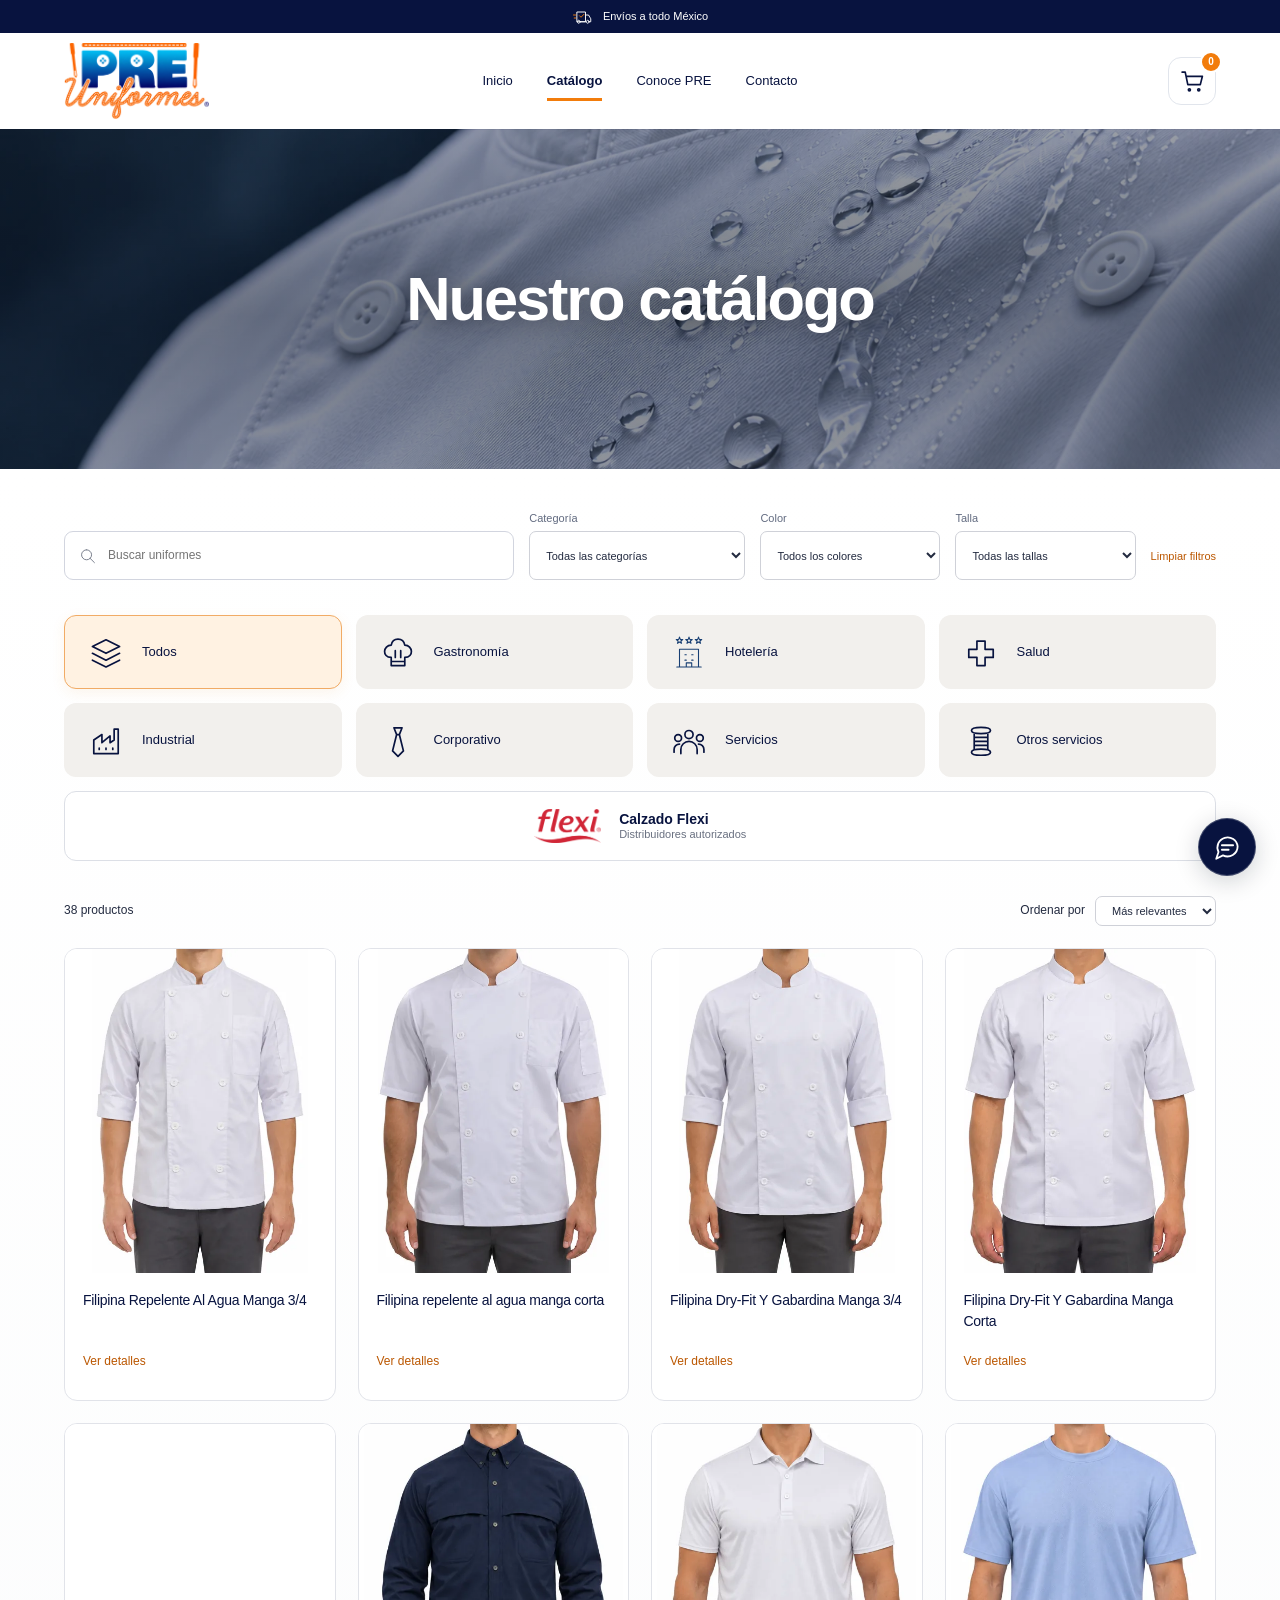
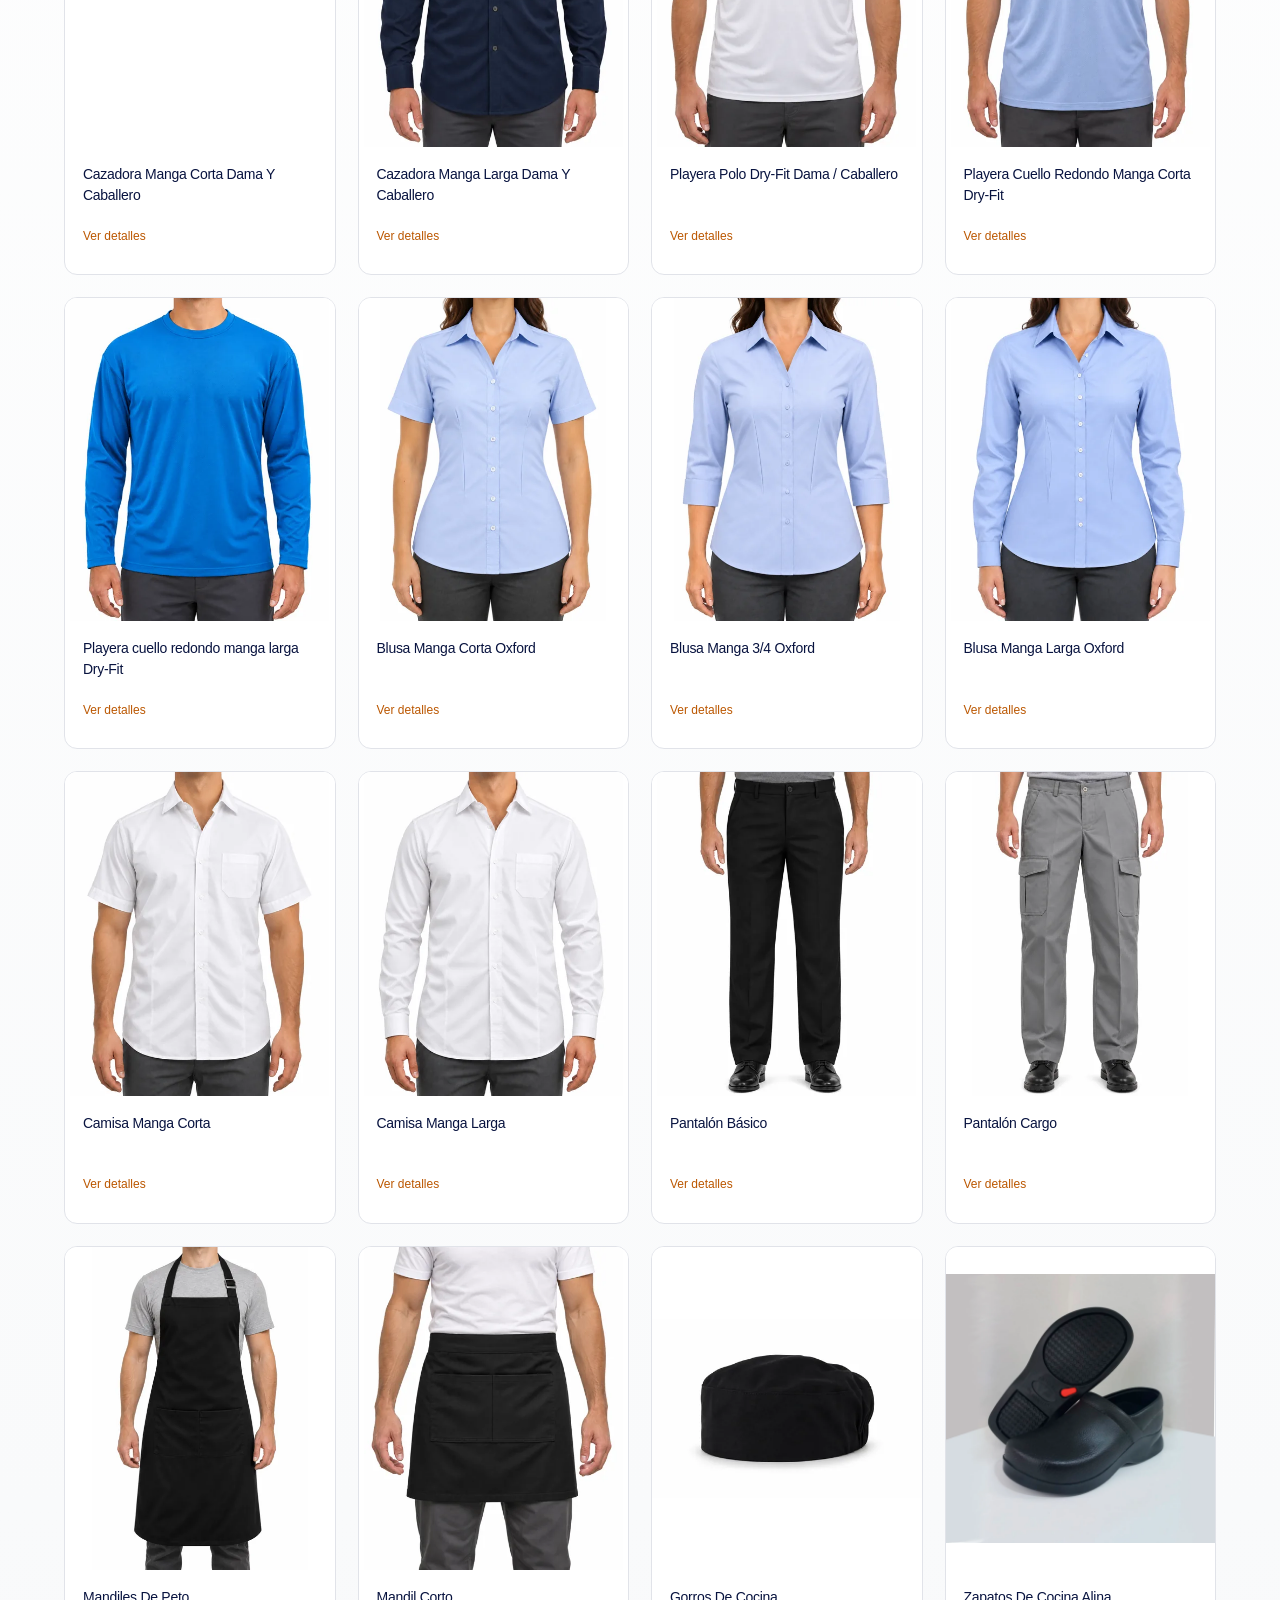
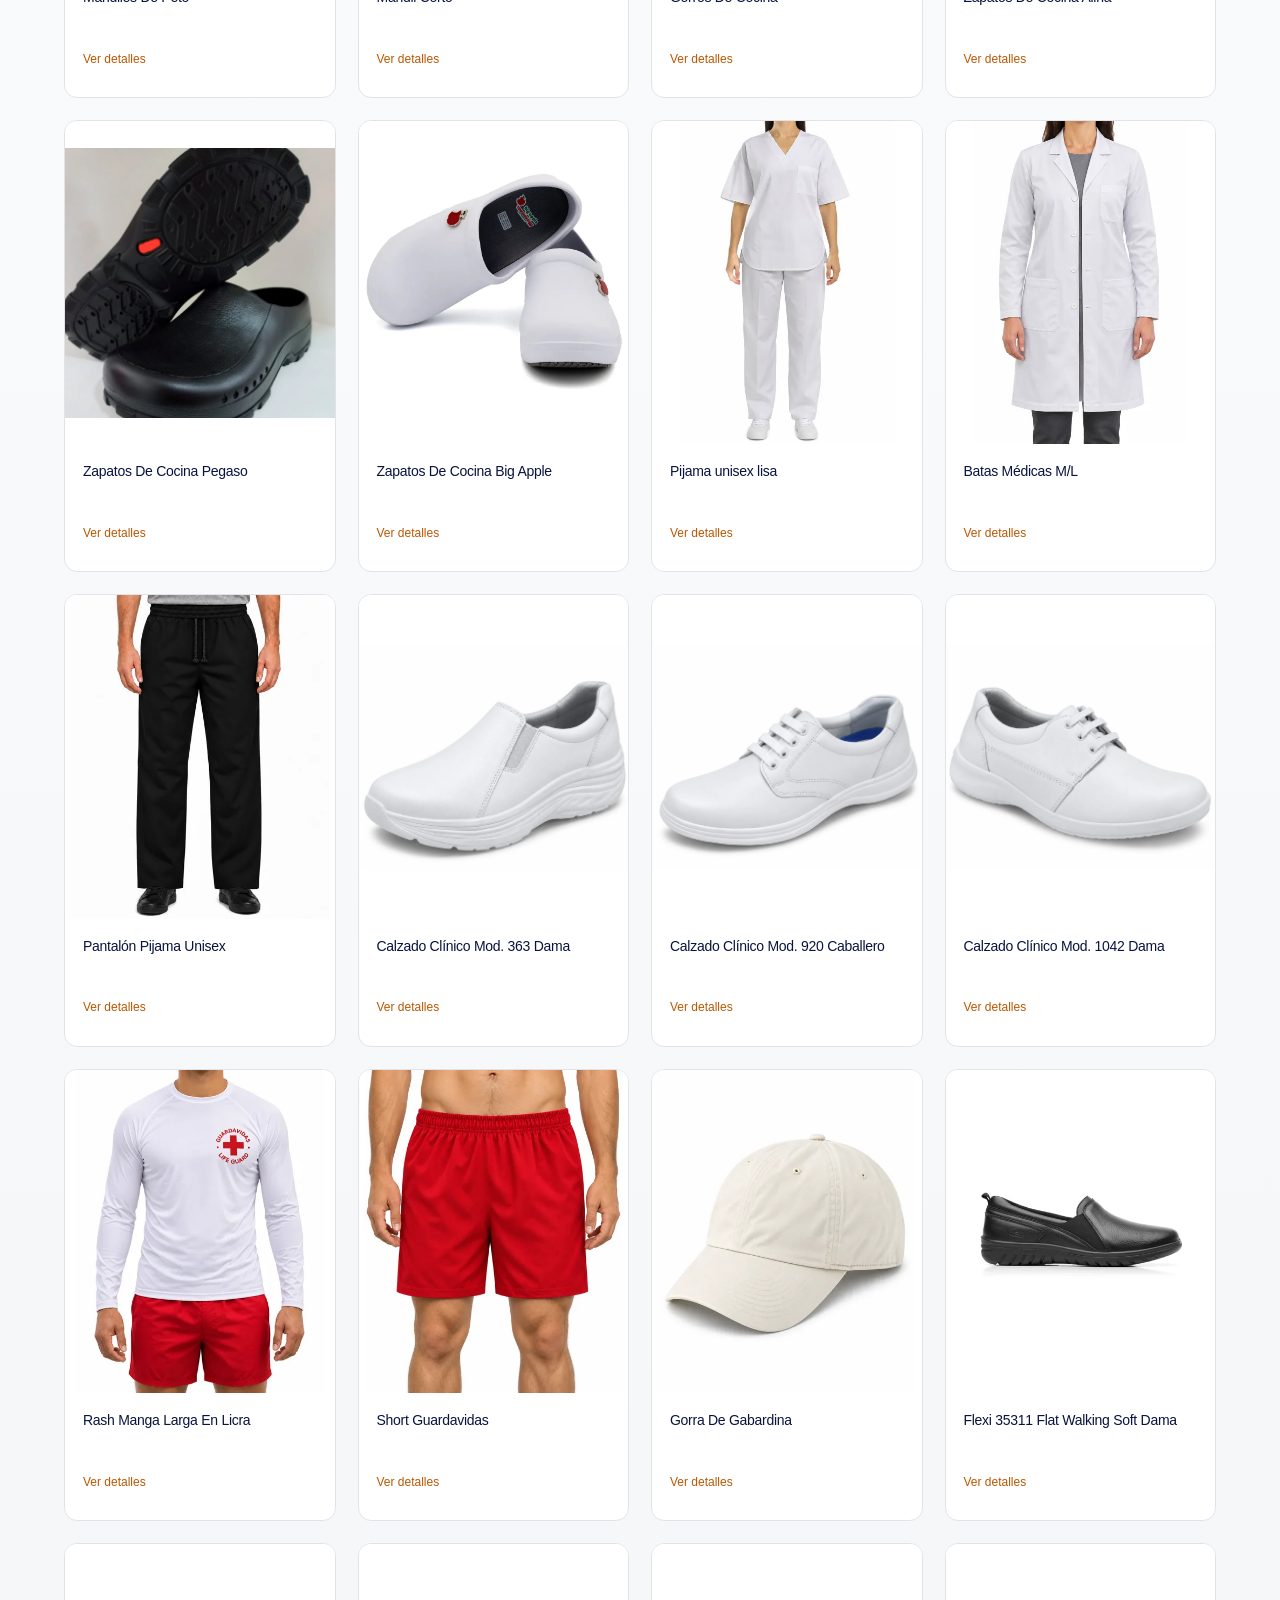
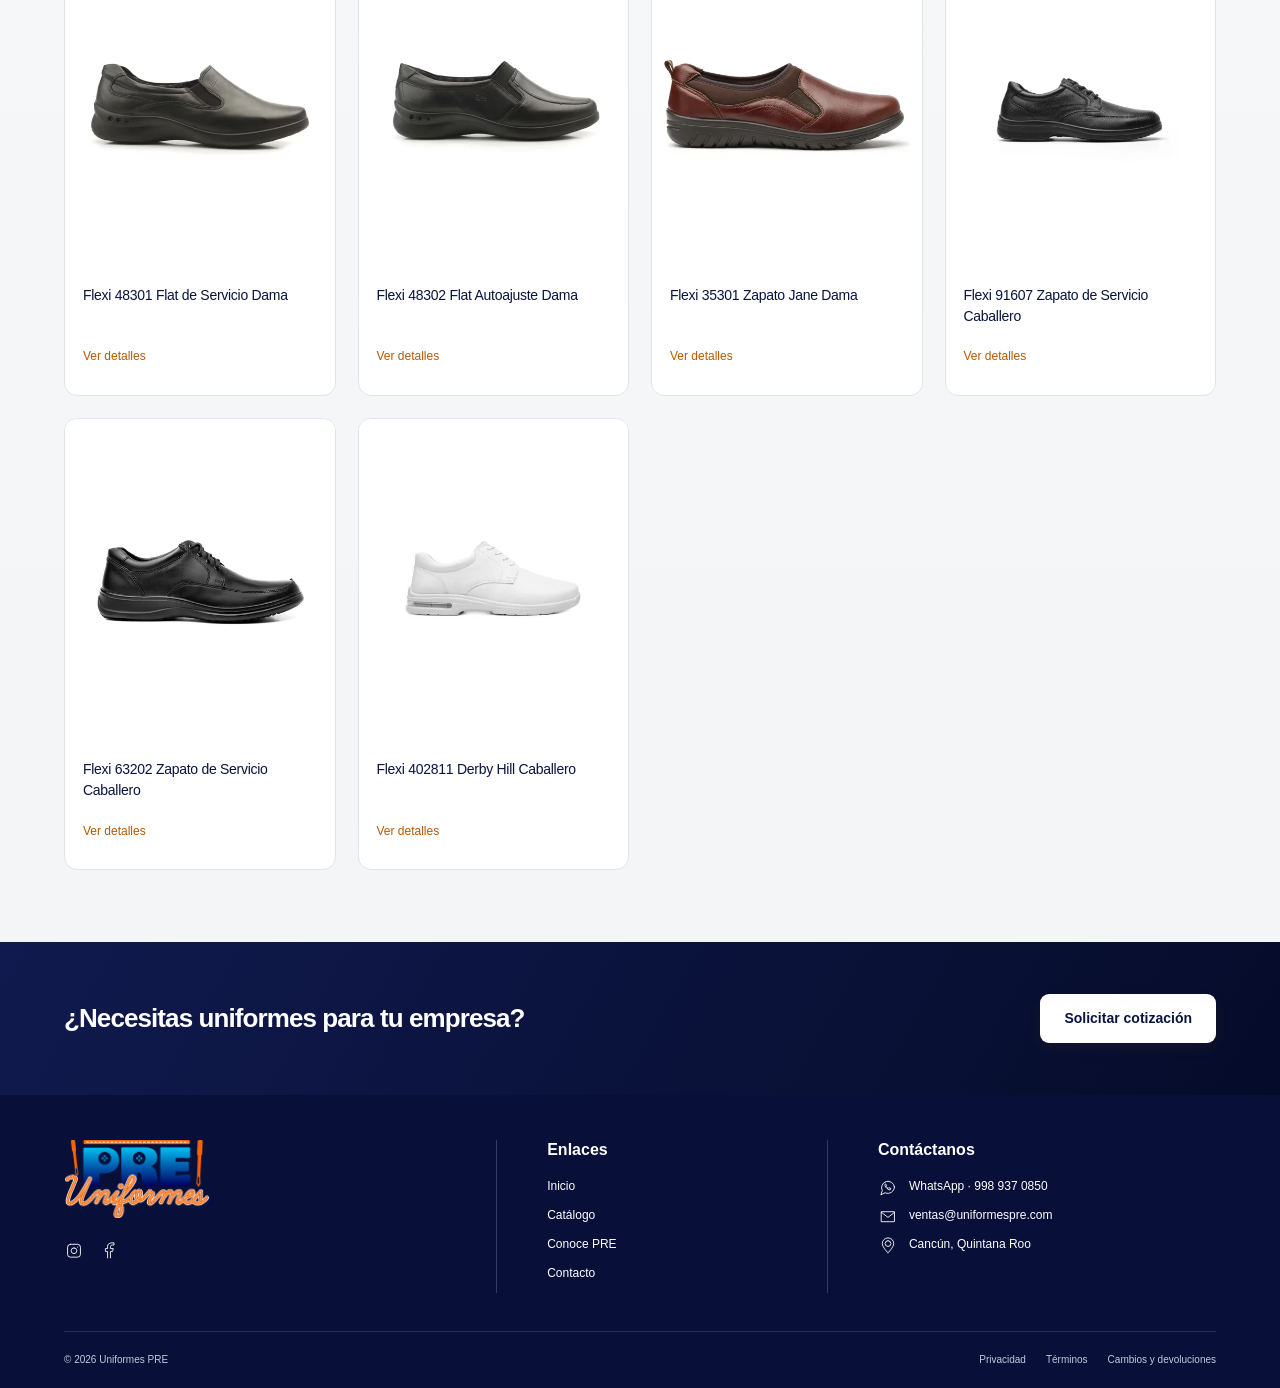
==== commit af2cf6c6: "Retira pijamas con franjas y con vivos del catálogo Co-Authored-By: Claude Opus 5.5 <noreply@anthrop" ====
--- a/catalogo.html
+++ b/catalogo.html
@@ -1 +1 @@
-<!doctype html><html lang="es"><head><meta charset="utf-8"><meta http-equiv="Content-Security-Policy" content="default-src 'none'; script-src 'self'; script-src-attr 'none'; style-src 'self' 'unsafe-inline' https://fonts.googleapis.com; img-src 'self'; media-src 'self'; font-src https://fonts.gstatic.com; frame-src https://maps.google.com https://www.google.com; connect-src 'none'; object-src 'none'; base-uri 'none'; form-action 'none'; upgrade-insecure-requests"><meta name="referrer" content="no-referrer"><meta name="viewport" content="width=device-width,initial-scale=1"><meta name="description" content="Uniformes PRE. Uniformes, confección y bordado para tu equipo en Cancún. Envíos a todo México."><meta name="theme-color" content="#081545"><title>Catálogo | Uniformes PRE</title><link rel="preconnect" href="https://fonts.googleapis.com"><link rel="preconnect" href="https://fonts.gstatic.com" crossorigin><link href="https://fonts.googleapis.com/css2?family=Poppins:wght@400;500;600;700&display=swap" rel="stylesheet"><link rel="stylesheet" href="styles.css?v=20261117-flexi"><script src="security.js?v=20261117-flexi" defer></script><script src="site-config.js?v=20261117-flexi" defer></script><script src="catalog-data.js?v=20261117-flexi" defer></script><script src="quote-engine.js?v=20261117-flexi" defer></script><script src="quote-cart.js?v=20261117-flexi" defer></script><script src="app.js?v=20261117-flexi" defer></script><script src="support-data.js?v=20261117-flexi" defer></script><script src="support-chat.js?v=20261117-flexi" defer></script></head><body data-view="catalogo"><a class="skip-link" href="#main">Ir al contenido</a><div class="announcement"><svg class="icon icon-truck" viewBox="-2 -3 28 28" fill="none" stroke="currentColor" stroke-width="1.25" stroke-linecap="round" stroke-linejoin="round" aria-hidden="true"><path d="M5 5h11v13H5zM16 9h4l3 5v4h-3M9 18h7M9 18a2 2 0 1 0 0 .01M21 18a2 2 0 1 0 0 .01"/><path class="icon-accent" d="M0 9h3m-2 4h2M8 10l2 2 4-4"/></svg><span data-announcement>Envíos a todo México</span></div><header class="site-header"><a class="brand" href="index.html" aria-label="Uniformes PRE, inicio"><img src="assets/brand/pre-logo-transparent.png" alt="Uniformes PRE" width="280" height="147"></a><button class="menu-toggle" aria-expanded="false" aria-controls="site-nav" aria-label="Abrir menú"><span></span><span></span><span></span></button><nav id="site-nav" aria-label="Navegación principal"><a href="index.html" >Inicio</a><a href="catalogo.html" aria-current=page>Catálogo</a><a href="quienes-somos.html" >Conoce PRE</a><a href="contacto.html" >Contacto</a></nav><button type="button" class="header-cart" data-open-cart aria-label="Abrir carrito: 0 prendas" aria-haspopup="dialog"><svg class="icon" viewBox="0 0 24 24" fill="none" stroke="currentColor" stroke-width="1.6" stroke-linecap="round" stroke-linejoin="round" aria-hidden="true"><path d="M2 3h3l2.5 12h12l2-8H6M9 21a1 1 0 1 0 0-2 1 1 0 0 0 0 2m9 0a1 1 0 1 0 0-2 1 1 0 0 0 0 2"/></svg><span data-cart-count>0</span></button></header><main id="main"><section class="catalog-hero" aria-labelledby="catalog-title"><img class="catalog-hero-photo" src="assets/images/filipina-hero.webp" alt="Filipina blanca con repelencia al agua" width="1672" height="941" fetchpriority="high"><div class="catalog-hero-shade"></div><h1 id="catalog-title">Nuestro catálogo</h1></section><section class="section catalog-section"><div class="container"><div class="catalog-tools"><label class="search-field"><svg class="icon icon-search" viewBox="-2 -3 28 28" fill="none" stroke="currentColor" stroke-width="1.25" stroke-linecap="round" stroke-linejoin="round" aria-hidden="true"><path d="M10 3a7 7 0 1 0 0 14 7 7 0 0 0 0-14m5 12 6 6"/></svg><input id="catalog-search" type="search" placeholder="Buscar uniformes" aria-label="Buscar en el catálogo"></label><label class="filter-select"><span>Categoría</span><select id="category-filter"><option value="todos">Todas las categorías</option><option value="restaurante">Gastronomía</option><option value="hoteleria">Hotelería</option><option value="salud">Salud</option><option value="industrial">Industrial</option><option value="corporativo">Corporativo</option><option value="servicios">Servicios</option><option value="flexi">Calzado Flexi</option><option value="otros-servicios">Otros servicios</option></select></label><label class="filter-select"><span>Color</span><select id="color-filter"><option value="todos">Todos los colores</option></select></label><label class="filter-select"><span>Talla</span><select id="size-filter"><option value="todos">Todas las tallas</option></select></label><button class="text-button" data-clear-search>Limpiar filtros</button></div><div class="catalog-categories" aria-label="Filtrar por categoría"><button data-filter="todos" aria-pressed="true"><svg class="icon icon-layers" viewBox="-2 -3 28 28" fill="none" stroke="currentColor" stroke-width="1.25" stroke-linecap="round" stroke-linejoin="round" aria-hidden="true"><path d="m12 2 10 5-10 5L2 7zm-10 10 10 5 10-5M2 17l10 5 10-5"/></svg><span>Todos</span></button><button data-filter="restaurante" aria-pressed="false"><svg class="icon icon-chef" viewBox="-2 -3 28 28" fill="none" stroke="currentColor" stroke-width="1.25" stroke-linecap="round" stroke-linejoin="round" aria-hidden="true"><path d="M7 15v6h10v-6M7 18h10M7 15C0 15 1 6 7 6c1-6 9-6 10 0 6 0 7 9 0 9M10 10v5m4-5v5"/></svg><span>Gastronomía</span></button><button data-filter="hoteleria" aria-pressed="false"><svg class="icon icon-hotel" viewBox="-2 -3 28 28" fill="none" stroke="currentColor" stroke-width="1.25" stroke-linecap="round" stroke-linejoin="round" aria-hidden="true"><path d="M5 22V9h14v13M3 22h18M9 13h1m4 0h1m-6 4h1m4 0h1m-5 5v-3h4v3 M5 0l.6 1.7 1.8.1-1.4 1.1.5 1.7L5 3.6l-1.5 1 .5-1.7-1.4-1.1 1.8-.1z M12 0l.6 1.7 1.8.1-1.4 1.1.5 1.7-1.5-1-1.5 1 .5-1.7-1.4-1.1 1.8-.1z M19 0l.6 1.7 1.8.1-1.4 1.1.5 1.7-1.5-1-1.5 1 .5-1.7-1.4-1.1 1.8-.1z"/></svg><span>Hotelería</span></button><button data-filter="salud" aria-pressed="false"><svg class="icon icon-health" viewBox="-2 -3 28 28" fill="none" stroke="currentColor" stroke-width="1.25" stroke-linecap="round" stroke-linejoin="round" aria-hidden="true"><path d="M9 3h6v6h6v6h-6v6H9v-6H3V9h6z"/></svg><span>Salud</span></button><button data-filter="industrial" aria-pressed="false"><svg class="icon icon-industry" viewBox="-2 -3 28 28" fill="none" stroke="currentColor" stroke-width="1.25" stroke-linecap="round" stroke-linejoin="round" aria-hidden="true"><path d="M3 21V11l6-4v6l6-5v5l3-2V3h3v18zM7 17v1m5-1v1m5-1v1"/></svg><span>Industrial</span></button><button data-filter="corporativo" aria-pressed="false"><svg class="icon icon-tie" viewBox="-2 -3 28 28" fill="none" stroke="currentColor" stroke-width="1.25" stroke-linecap="round" stroke-linejoin="round" aria-hidden="true"><path d="m9 2 6 0-2 5 3 12-4 4-4-4 3-12zM11 7h2"/></svg><span>Corporativo</span></button><button data-filter="servicios" aria-pressed="false"><svg class="icon icon-people" viewBox="-2 -3 28 28" fill="none" stroke="currentColor" stroke-width="1.25" stroke-linecap="round" stroke-linejoin="round" aria-hidden="true"><path d="M12 10a3 3 0 1 0 0-6 3 3 0 0 0 0 6M6 21v-3a6 6 0 0 1 12 0v3M4 12a2.5 2.5 0 1 0 0-5 2.5 2.5 0 0 0 0 5M1 20v-2a4 4 0 0 1 4-4m15-2a2.5 2.5 0 1 0 0-5 2.5 2.5 0 0 0 0 5m-1 2a4 4 0 0 1 4 4v2"/></svg><span>Servicios</span></button><button data-filter="otros-servicios" aria-pressed="false"><svg class="icon icon-spool" viewBox="-2 -3 28 28" fill="none" stroke="currentColor" stroke-width="1.25" stroke-linecap="round" stroke-linejoin="round" aria-hidden="true"><path d="M5 4c0-3 14-3 14 0s-14 3-14 0m0 16c0 3 14 3 14 0M7 6v12m10-12v12M5 20c0-3 14-3 14 0M8 9h8m-8 3h8m-8 3h8"/></svg><span>Otros servicios</span></button><button data-filter="flexi" class="brand-filter" aria-pressed="false"><img src="assets/brand/flexi-logo.png" alt="" width="60" height="30"><span>Calzado Flexi<small>Distribuidores autorizados</small></span></button></div><div class="brand-banner" data-brand-banner hidden><img src="assets/brand/flexi-logo.png" alt="Flexi" width="148" height="74"><div><h2>Calzado Flexi</h2><p>Somos distribuidores autorizados Flexi. Calzado de piel cómodo para servicio, salud y uso diario de tu equipo.</p></div></div><div class="catalog-meta"><p id="catalog-count" role="status"></p><label>Ordenar por <select id="catalog-sort"><option value="relevancia">Más relevantes</option><option value="nombre">Nombre: A a Z</option></select></label></div><div class="catalog-grid" id="catalog-grid"></div><div class="empty-state" hidden><h2>No encontramos coincidencias</h2><p>Prueba otra palabra o limpia los filtros.</p></div></div></section><section class="cta-band compact"><div class="container"><h2>¿Necesitas uniformes para tu empresa?</h2><a class="button button-light" href="contacto.html">Solicitar cotización</a></div></section></main><footer class="site-footer"><div class="container footer-grid"><div><img class="footer-logo" src="assets/brand/pre-logo-transparent.png" alt="Uniformes PRE" width="280" height="147"><div class="social-links"><a href="https://www.instagram.com/uniformespre/" target="_blank" rel="noopener noreferrer" aria-label="Instagram de Uniformes PRE"><svg class="icon icon-instagram" viewBox="-2 -3 28 28" fill="none" stroke="currentColor" stroke-width="1.25" stroke-linecap="round" stroke-linejoin="round" aria-hidden="true"><path d="M7 3h10a4 4 0 0 1 4 4v10a4 4 0 0 1-4 4H7a4 4 0 0 1-4-4V7a4 4 0 0 1 4-4m5 5a4 4 0 1 0 0 8 4 4 0 0 0 0-8m5-1h.01"/></svg></a><a href="https://www.facebook.com/uniformespree" target="_blank" rel="noopener noreferrer" aria-label="Facebook de Uniformes PRE"><svg class="icon icon-facebook" viewBox="-2 -3 28 28" fill="none" stroke="currentColor" stroke-width="1.25" stroke-linecap="round" stroke-linejoin="round" aria-hidden="true"><path d="M14 22v-9h3l1-4h-4V6c0-1 1-2 3-2h2V1h-3c-4 0-6 2-6 5v3H7v4h3v9"/></svg></a></div></div><div><h2>Enlaces</h2><a href="index.html" >Inicio</a><a href="catalogo.html" aria-current=page>Catálogo</a><a href="quienes-somos.html" >Conoce PRE</a><a href="contacto.html" >Contacto</a></div><div><h2>Contáctanos</h2><a href="https://wa.me/529989370850" target="_blank" rel="noopener noreferrer"><svg class="icon icon-chat" viewBox="-2 -3 28 28" fill="none" stroke="currentColor" stroke-width="1.25" stroke-linecap="round" stroke-linejoin="round" aria-hidden="true"><path d="M21 11a9 9 0 0 1-13 8l-6 3 2-6A9 9 0 1 1 21 11zM8 7c-2 2 3 8 7 8l1-2-3-1-1 1-3-3 1-1z"/></svg> WhatsApp · 998 937 0850</a><a href="mailto:ventas@uniformespre.com"><svg class="icon icon-mail" viewBox="-2 -3 28 28" fill="none" stroke="currentColor" stroke-width="1.25" stroke-linecap="round" stroke-linejoin="round" aria-hidden="true"><path d="M3 5h18v14H3zM3 6l9 7 9-7"/></svg> ventas@uniformespre.com</a><a href="contacto.html#ubicacion"><svg class="icon icon-pin" viewBox="-2 -3 28 28" fill="none" stroke="currentColor" stroke-width="1.25" stroke-linecap="round" stroke-linejoin="round" aria-hidden="true"><path d="M12 22S4 14 4 9a8 8 0 1 1 16 0c0 5-8 13-8 13m0-17a4 4 0 1 0 0 8 4 4 0 0 0 0-8"/></svg> Cancún, Quintana Roo</a></div></div><div class="container footer-bottom"><span>© 2026 Uniformes PRE</span><div><button data-legal="privacidad">Privacidad</button><button data-legal="terminos">Términos</button><button data-legal="devoluciones">Cambios y devoluciones</button></div></div></footer><dialog id="product-dialog" class="product-dialog"><div class="modal-bar"><button class="dialog-close" aria-label="Cerrar"><svg class="icon icon-close" viewBox="-2 -3 28 28" fill="none" stroke="currentColor" stroke-width="1.25" stroke-linecap="round" stroke-linejoin="round" aria-hidden="true"><path d="m6 6 12 12M6 18 18 6"/></svg></button></div><div data-product-content></div></dialog><dialog id="legal-dialog"><button class="dialog-close" aria-label="Cerrar"><svg class="icon icon-close" viewBox="-2 -3 28 28" fill="none" stroke="currentColor" stroke-width="1.25" stroke-linecap="round" stroke-linejoin="round" aria-hidden="true"><path d="m6 6 12 12M6 18 18 6"/></svg></button><div data-legal-content></div></dialog></body></html>+<!doctype html><html lang="es"><head><meta charset="utf-8"><meta http-equiv="Content-Security-Policy" content="default-src 'none'; script-src 'self'; script-src-attr 'none'; style-src 'self' 'unsafe-inline' https://fonts.googleapis.com; img-src 'self'; media-src 'self'; font-src https://fonts.gstatic.com; frame-src https://maps.google.com https://www.google.com; connect-src 'none'; object-src 'none'; base-uri 'none'; form-action 'none'; upgrade-insecure-requests"><meta name="referrer" content="no-referrer"><meta name="viewport" content="width=device-width,initial-scale=1"><meta name="description" content="Uniformes PRE. Uniformes, confección y bordado para tu equipo en Cancún. Envíos a todo México."><meta name="theme-color" content="#081545"><title>Catálogo | Uniformes PRE</title><link rel="preconnect" href="https://fonts.googleapis.com"><link rel="preconnect" href="https://fonts.gstatic.com" crossorigin><link href="https://fonts.googleapis.com/css2?family=Poppins:wght@400;500;600;700&display=swap" rel="stylesheet"><link rel="stylesheet" href="styles.css?v=20261117-pijamas"><script src="security.js?v=20261117-pijamas" defer></script><script src="site-config.js?v=20261117-pijamas" defer></script><script src="catalog-data.js?v=20261117-pijamas" defer></script><script src="quote-engine.js?v=20261117-pijamas" defer></script><script src="quote-cart.js?v=20261117-pijamas" defer></script><script src="app.js?v=20261117-pijamas" defer></script><script src="support-data.js?v=20261117-pijamas" defer></script><script src="support-chat.js?v=20261117-pijamas" defer></script></head><body data-view="catalogo"><a class="skip-link" href="#main">Ir al contenido</a><div class="announcement"><svg class="icon icon-truck" viewBox="-2 -3 28 28" fill="none" stroke="currentColor" stroke-width="1.25" stroke-linecap="round" stroke-linejoin="round" aria-hidden="true"><path d="M5 5h11v13H5zM16 9h4l3 5v4h-3M9 18h7M9 18a2 2 0 1 0 0 .01M21 18a2 2 0 1 0 0 .01"/><path class="icon-accent" d="M0 9h3m-2 4h2M8 10l2 2 4-4"/></svg><span data-announcement>Envíos a todo México</span></div><header class="site-header"><a class="brand" href="index.html" aria-label="Uniformes PRE, inicio"><img src="assets/brand/pre-logo-transparent.png" alt="Uniformes PRE" width="280" height="147"></a><button class="menu-toggle" aria-expanded="false" aria-controls="site-nav" aria-label="Abrir menú"><span></span><span></span><span></span></button><nav id="site-nav" aria-label="Navegación principal"><a href="index.html" >Inicio</a><a href="catalogo.html" aria-current=page>Catálogo</a><a href="quienes-somos.html" >Conoce PRE</a><a href="contacto.html" >Contacto</a></nav><button type="button" class="header-cart" data-open-cart aria-label="Abrir carrito: 0 piezas" aria-haspopup="dialog"><svg class="icon" viewBox="0 0 24 24" fill="none" stroke="currentColor" stroke-width="1.6" stroke-linecap="round" stroke-linejoin="round" aria-hidden="true"><path d="M2 3h3l2.5 12h12l2-8H6M9 21a1 1 0 1 0 0-2 1 1 0 0 0 0 2m9 0a1 1 0 1 0 0-2 1 1 0 0 0 0 2"/></svg><span data-cart-count>0</span></button></header><main id="main"><section class="catalog-hero" aria-labelledby="catalog-title"><img class="catalog-hero-photo" src="assets/images/filipina-hero.webp" alt="Filipina blanca con repelencia al agua" width="1672" height="941" fetchpriority="high"><div class="catalog-hero-shade"></div><h1 id="catalog-title">Nuestro catálogo</h1></section><section class="section catalog-section"><div class="container"><div class="catalog-tools"><label class="search-field"><svg class="icon icon-search" viewBox="-2 -3 28 28" fill="none" stroke="currentColor" stroke-width="1.25" stroke-linecap="round" stroke-linejoin="round" aria-hidden="true"><path d="M10 3a7 7 0 1 0 0 14 7 7 0 0 0 0-14m5 12 6 6"/></svg><input id="catalog-search" type="search" placeholder="Buscar uniformes" aria-label="Buscar en el catálogo"></label><label class="filter-select"><span>Categoría</span><select id="category-filter"><option value="todos">Todas las categorías</option><option value="restaurante">Gastronomía</option><option value="hoteleria">Hotelería</option><option value="salud">Salud</option><option value="industrial">Industrial</option><option value="corporativo">Corporativo</option><option value="servicios">Servicios</option><option value="flexi">Calzado Flexi</option><option value="otros-servicios">Otros servicios</option></select></label><label class="filter-select"><span>Color</span><select id="color-filter"><option value="todos">Todos los colores</option></select></label><label class="filter-select"><span>Talla</span><select id="size-filter"><option value="todos">Todas las tallas</option></select></label><button class="text-button" data-clear-search>Limpiar filtros</button></div><div class="catalog-categories" aria-label="Filtrar por categoría"><button data-filter="todos" aria-pressed="true"><svg class="icon icon-layers" viewBox="-2 -3 28 28" fill="none" stroke="currentColor" stroke-width="1.25" stroke-linecap="round" stroke-linejoin="round" aria-hidden="true"><path d="m12 2 10 5-10 5L2 7zm-10 10 10 5 10-5M2 17l10 5 10-5"/></svg><span>Todos</span></button><button data-filter="restaurante" aria-pressed="false"><svg class="icon icon-chef" viewBox="-2 -3 28 28" fill="none" stroke="currentColor" stroke-width="1.25" stroke-linecap="round" stroke-linejoin="round" aria-hidden="true"><path d="M7 15v6h10v-6M7 18h10M7 15C0 15 1 6 7 6c1-6 9-6 10 0 6 0 7 9 0 9M10 10v5m4-5v5"/></svg><span>Gastronomía</span></button><button data-filter="hoteleria" aria-pressed="false"><svg class="icon icon-hotel" viewBox="-2 -3 28 28" fill="none" stroke="currentColor" stroke-width="1.25" stroke-linecap="round" stroke-linejoin="round" aria-hidden="true"><path d="M5 22V9h14v13M3 22h18M9 13h1m4 0h1m-6 4h1m4 0h1m-5 5v-3h4v3 M5 0l.6 1.7 1.8.1-1.4 1.1.5 1.7L5 3.6l-1.5 1 .5-1.7-1.4-1.1 1.8-.1z M12 0l.6 1.7 1.8.1-1.4 1.1.5 1.7-1.5-1-1.5 1 .5-1.7-1.4-1.1 1.8-.1z M19 0l.6 1.7 1.8.1-1.4 1.1.5 1.7-1.5-1-1.5 1 .5-1.7-1.4-1.1 1.8-.1z"/></svg><span>Hotelería</span></button><button data-filter="salud" aria-pressed="false"><svg class="icon icon-health" viewBox="-2 -3 28 28" fill="none" stroke="currentColor" stroke-width="1.25" stroke-linecap="round" stroke-linejoin="round" aria-hidden="true"><path d="M9 3h6v6h6v6h-6v6H9v-6H3V9h6z"/></svg><span>Salud</span></button><button data-filter="industrial" aria-pressed="false"><svg class="icon icon-industry" viewBox="-2 -3 28 28" fill="none" stroke="currentColor" stroke-width="1.25" stroke-linecap="round" stroke-linejoin="round" aria-hidden="true"><path d="M3 21V11l6-4v6l6-5v5l3-2V3h3v18zM7 17v1m5-1v1m5-1v1"/></svg><span>Industrial</span></button><button data-filter="corporativo" aria-pressed="false"><svg class="icon icon-tie" viewBox="-2 -3 28 28" fill="none" stroke="currentColor" stroke-width="1.25" stroke-linecap="round" stroke-linejoin="round" aria-hidden="true"><path d="m9 2 6 0-2 5 3 12-4 4-4-4 3-12zM11 7h2"/></svg><span>Corporativo</span></button><button data-filter="servicios" aria-pressed="false"><svg class="icon icon-people" viewBox="-2 -3 28 28" fill="none" stroke="currentColor" stroke-width="1.25" stroke-linecap="round" stroke-linejoin="round" aria-hidden="true"><path d="M12 10a3 3 0 1 0 0-6 3 3 0 0 0 0 6M6 21v-3a6 6 0 0 1 12 0v3M4 12a2.5 2.5 0 1 0 0-5 2.5 2.5 0 0 0 0 5M1 20v-2a4 4 0 0 1 4-4m15-2a2.5 2.5 0 1 0 0-5 2.5 2.5 0 0 0 0 5m-1 2a4 4 0 0 1 4 4v2"/></svg><span>Servicios</span></button><button data-filter="otros-servicios" aria-pressed="false"><svg class="icon icon-spool" viewBox="-2 -3 28 28" fill="none" stroke="currentColor" stroke-width="1.25" stroke-linecap="round" stroke-linejoin="round" aria-hidden="true"><path d="M5 4c0-3 14-3 14 0s-14 3-14 0m0 16c0 3 14 3 14 0M7 6v12m10-12v12M5 20c0-3 14-3 14 0M8 9h8m-8 3h8m-8 3h8"/></svg><span>Otros servicios</span></button><button data-filter="flexi" class="brand-filter" aria-pressed="false"><img src="assets/brand/flexi-logo.png" alt="" width="60" height="30"><span>Calzado Flexi<small>Distribuidores autorizados</small></span></button></div><div class="brand-banner" data-brand-banner hidden><img src="assets/brand/flexi-logo.png" alt="Flexi" width="148" height="74"><div><h2>Calzado Flexi</h2><p>Somos distribuidores autorizados Flexi. Calzado de piel cómodo para servicio, salud y uso diario de tu equipo.</p></div></div><div class="catalog-meta"><p id="catalog-count" role="status"></p><label>Ordenar por <select id="catalog-sort"><option value="relevancia">Más relevantes</option><option value="nombre">Nombre: A a Z</option></select></label></div><div class="catalog-grid" id="catalog-grid"></div><div class="empty-state" hidden><h2>No encontramos coincidencias</h2><p>Prueba otra palabra o limpia los filtros.</p></div></div></section><section class="cta-band compact"><div class="container"><h2>¿Necesitas uniformes para tu empresa?</h2><a class="button button-light" href="contacto.html">Solicitar cotización</a></div></section></main><footer class="site-footer"><div class="container footer-grid"><div><img class="footer-logo" src="assets/brand/pre-logo-transparent.png" alt="Uniformes PRE" width="280" height="147"><div class="social-links"><a href="https://www.instagram.com/uniformespre/" target="_blank" rel="noopener noreferrer" aria-label="Instagram de Uniformes PRE"><svg class="icon icon-instagram" viewBox="-2 -3 28 28" fill="none" stroke="currentColor" stroke-width="1.25" stroke-linecap="round" stroke-linejoin="round" aria-hidden="true"><path d="M7 3h10a4 4 0 0 1 4 4v10a4 4 0 0 1-4 4H7a4 4 0 0 1-4-4V7a4 4 0 0 1 4-4m5 5a4 4 0 1 0 0 8 4 4 0 0 0 0-8m5-1h.01"/></svg></a><a href="https://www.facebook.com/uniformespree" target="_blank" rel="noopener noreferrer" aria-label="Facebook de Uniformes PRE"><svg class="icon icon-facebook" viewBox="-2 -3 28 28" fill="none" stroke="currentColor" stroke-width="1.25" stroke-linecap="round" stroke-linejoin="round" aria-hidden="true"><path d="M14 22v-9h3l1-4h-4V6c0-1 1-2 3-2h2V1h-3c-4 0-6 2-6 5v3H7v4h3v9"/></svg></a></div></div><div><h2>Enlaces</h2><a href="index.html" >Inicio</a><a href="catalogo.html" aria-current=page>Catálogo</a><a href="quienes-somos.html" >Conoce PRE</a><a href="contacto.html" >Contacto</a></div><div><h2>Contáctanos</h2><a href="https://wa.me/529989370850" target="_blank" rel="noopener noreferrer"><svg class="icon icon-chat" viewBox="-2 -3 28 28" fill="none" stroke="currentColor" stroke-width="1.25" stroke-linecap="round" stroke-linejoin="round" aria-hidden="true"><path d="M21 11a9 9 0 0 1-13 8l-6 3 2-6A9 9 0 1 1 21 11zM8 7c-2 2 3 8 7 8l1-2-3-1-1 1-3-3 1-1z"/></svg> WhatsApp · 998 937 0850</a><a href="mailto:ventas@uniformespre.com"><svg class="icon icon-mail" viewBox="-2 -3 28 28" fill="none" stroke="currentColor" stroke-width="1.25" stroke-linecap="round" stroke-linejoin="round" aria-hidden="true"><path d="M3 5h18v14H3zM3 6l9 7 9-7"/></svg> ventas@uniformespre.com</a><a href="contacto.html#ubicacion"><svg class="icon icon-pin" viewBox="-2 -3 28 28" fill="none" stroke="currentColor" stroke-width="1.25" stroke-linecap="round" stroke-linejoin="round" aria-hidden="true"><path d="M12 22S4 14 4 9a8 8 0 1 1 16 0c0 5-8 13-8 13m0-17a4 4 0 1 0 0 8 4 4 0 0 0 0-8"/></svg> Cancún, Quintana Roo</a></div></div><div class="container footer-bottom"><span>© 2026 Uniformes PRE</span><div><button data-legal="privacidad">Privacidad</button><button data-legal="terminos">Términos</button><button data-legal="devoluciones">Cambios y devoluciones</button></div></div></footer><dialog id="product-dialog" class="product-dialog"><div class="modal-bar"><button class="dialog-close" aria-label="Cerrar"><svg class="icon icon-close" viewBox="-2 -3 28 28" fill="none" stroke="currentColor" stroke-width="1.25" stroke-linecap="round" stroke-linejoin="round" aria-hidden="true"><path d="m6 6 12 12M6 18 18 6"/></svg></button></div><div data-product-content></div></dialog><dialog id="legal-dialog"><button class="dialog-close" aria-label="Cerrar"><svg class="icon icon-close" viewBox="-2 -3 28 28" fill="none" stroke="currentColor" stroke-width="1.25" stroke-linecap="round" stroke-linejoin="round" aria-hidden="true"><path d="m6 6 12 12M6 18 18 6"/></svg></button><div data-legal-content></div></dialog></body></html>
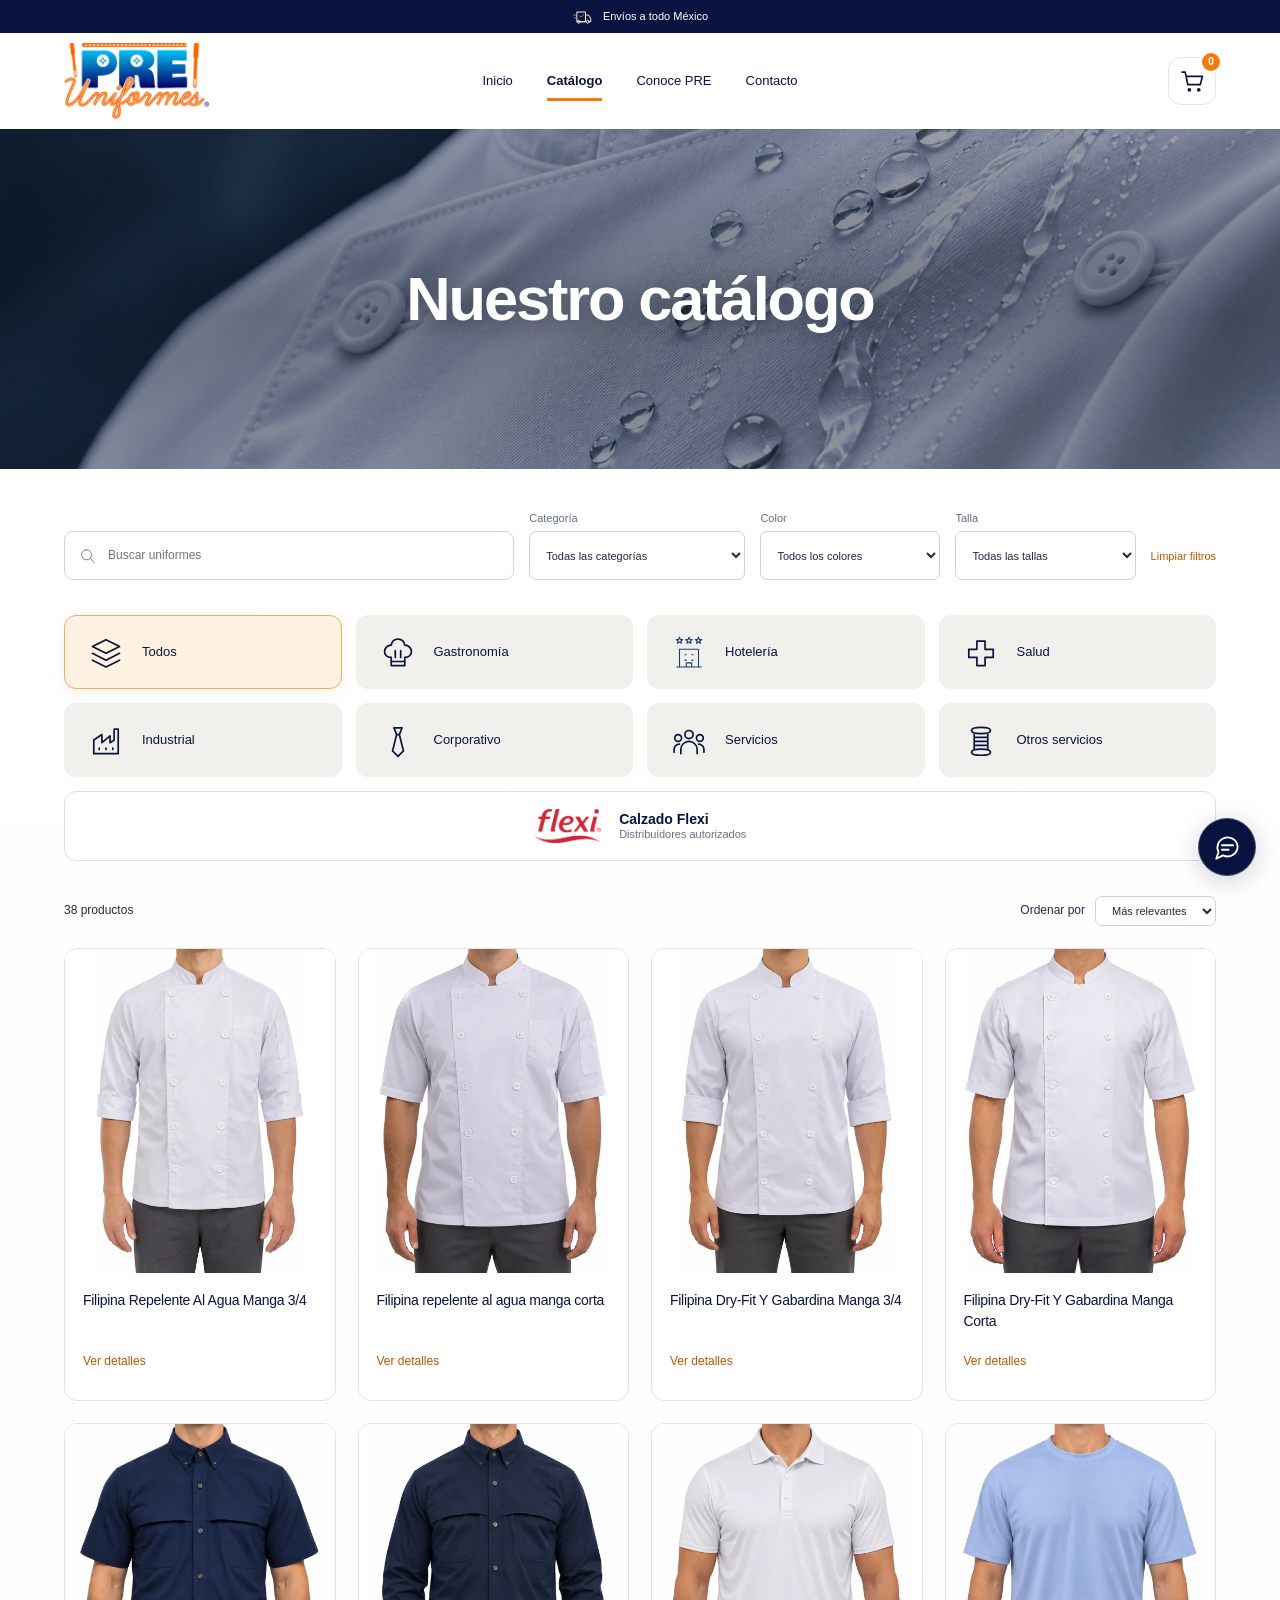
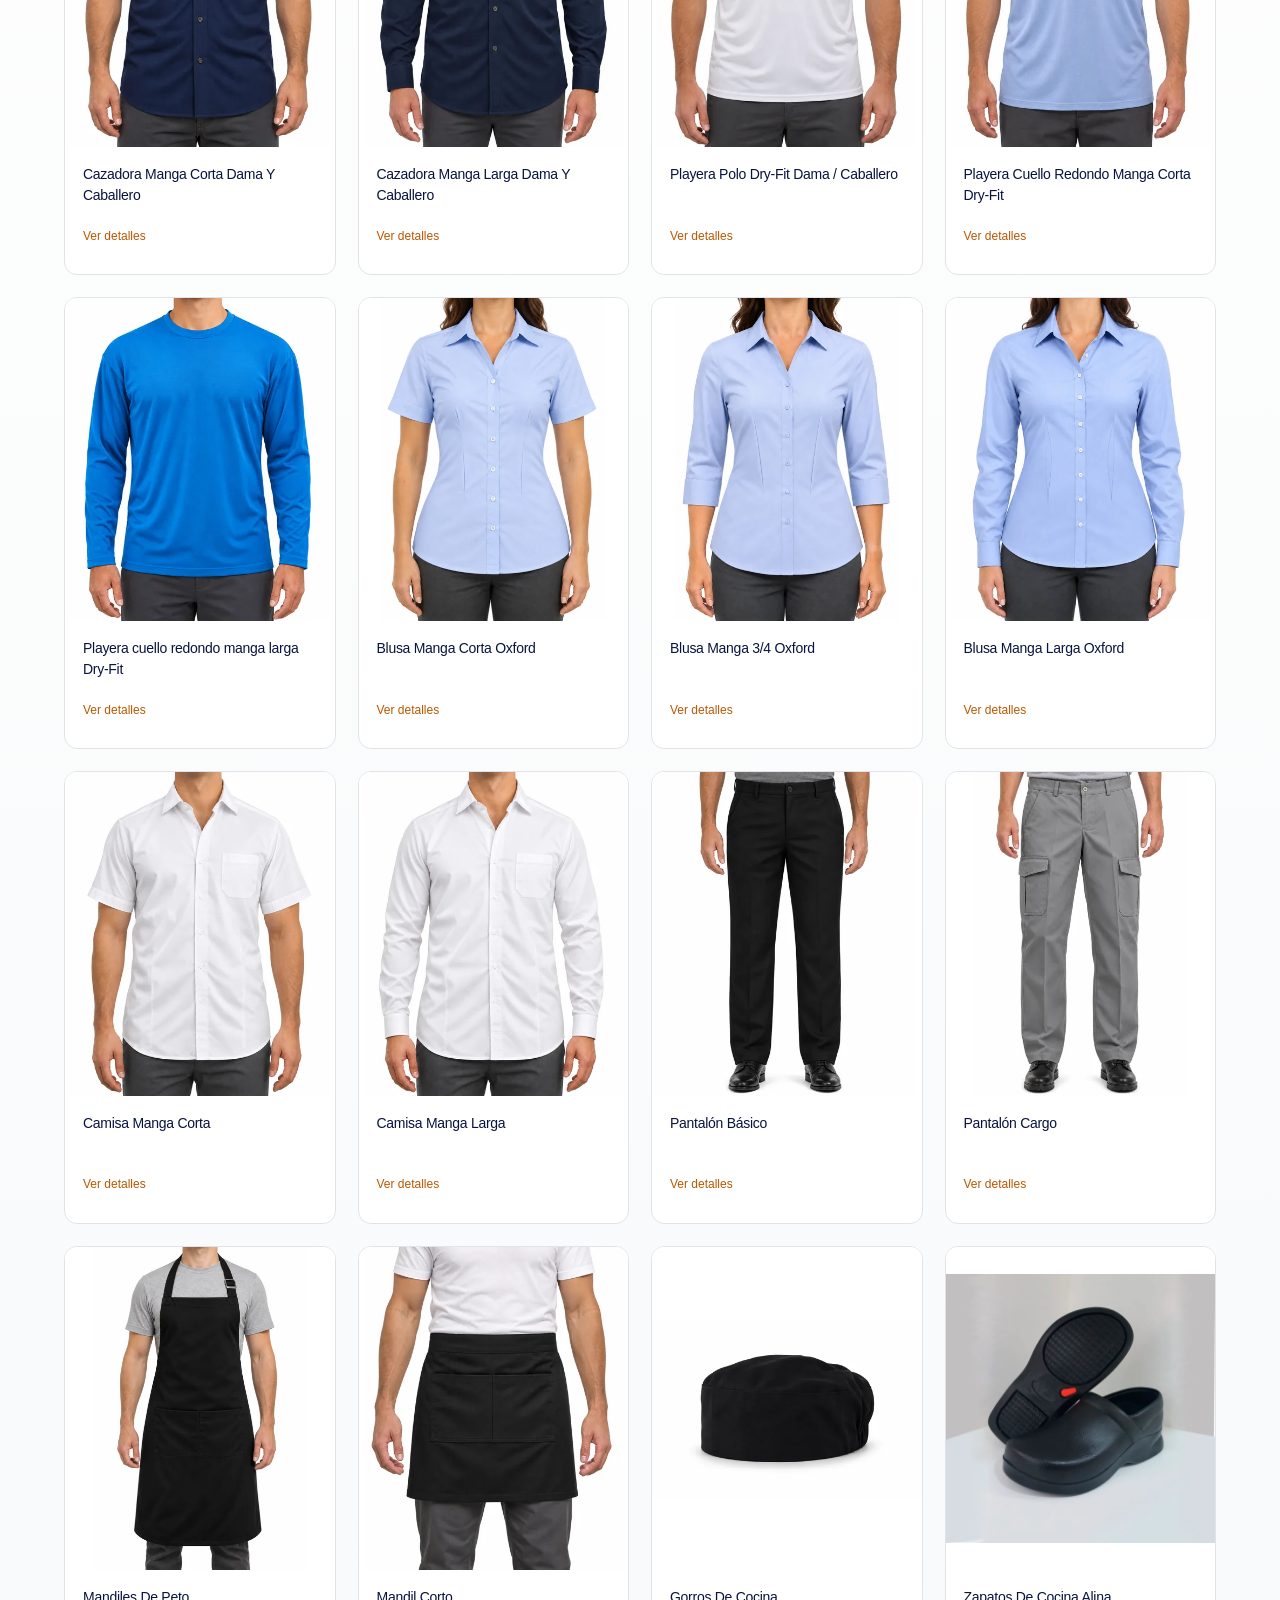
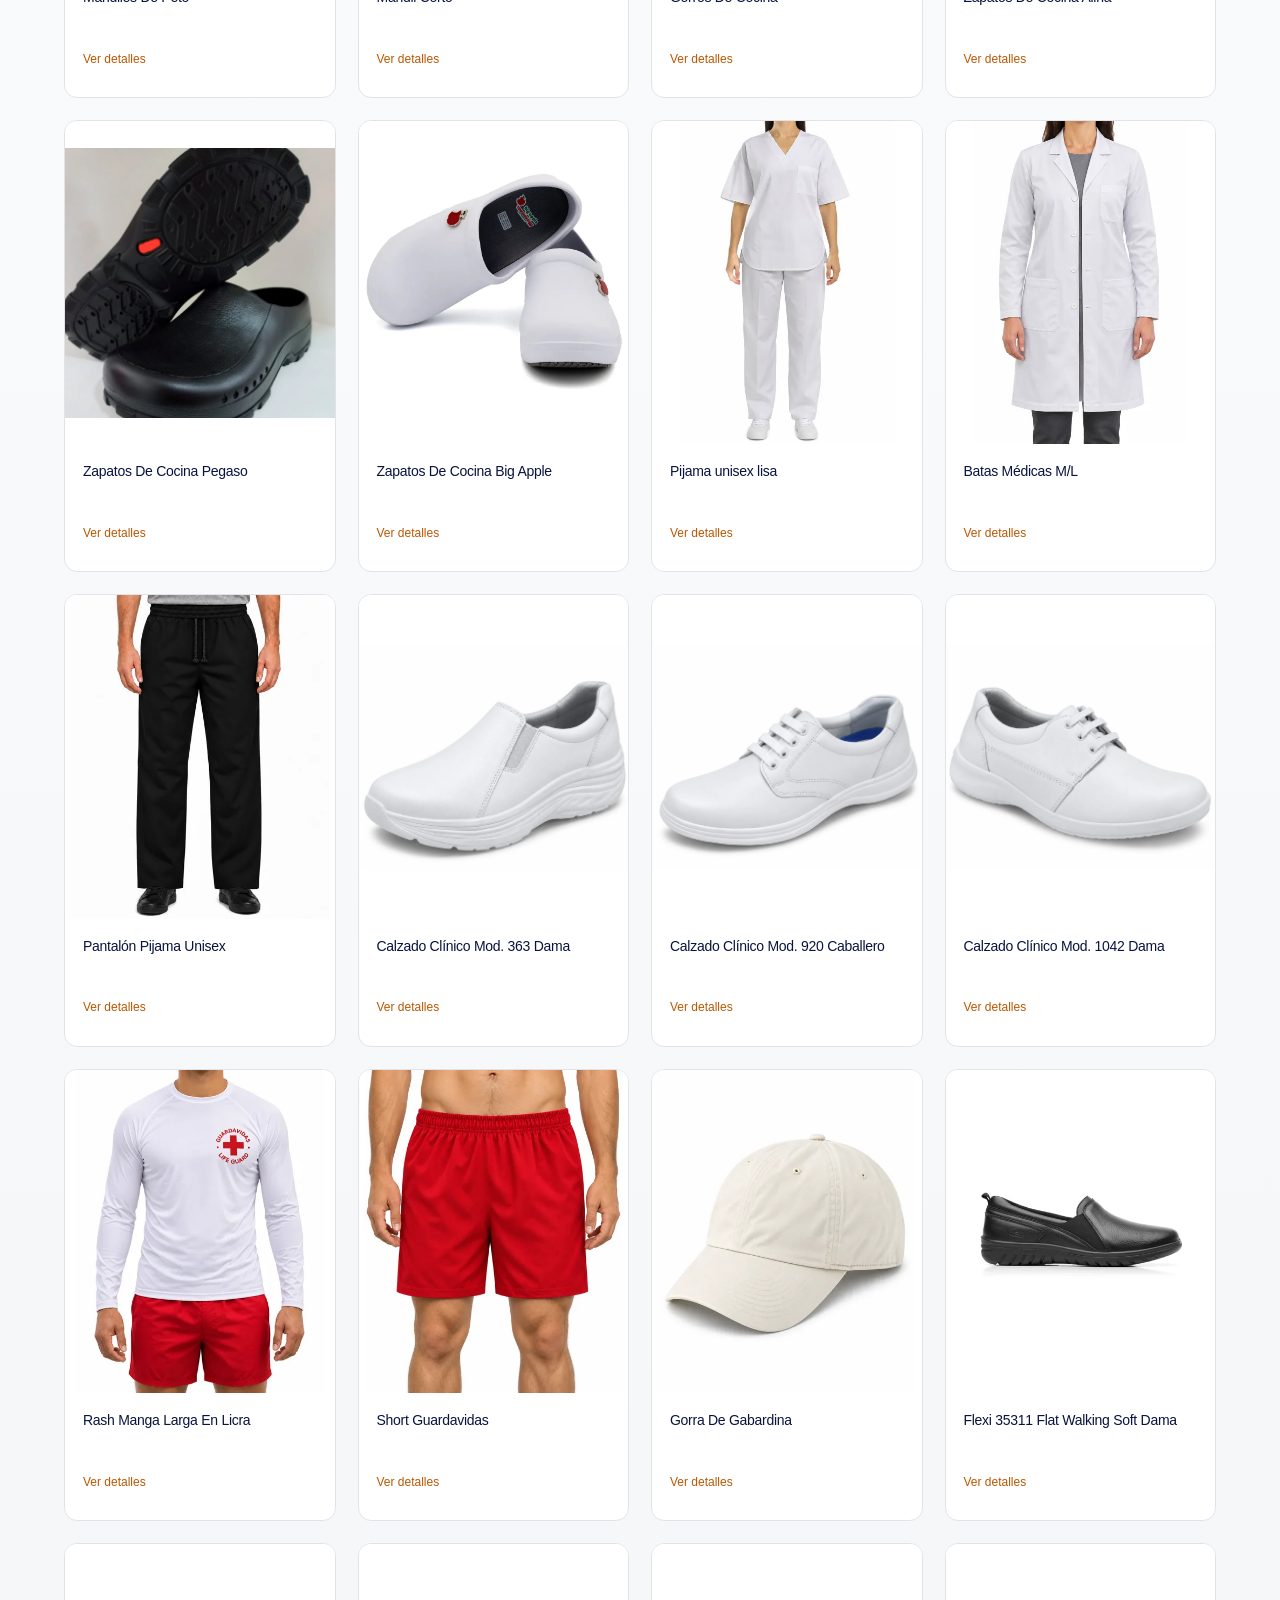
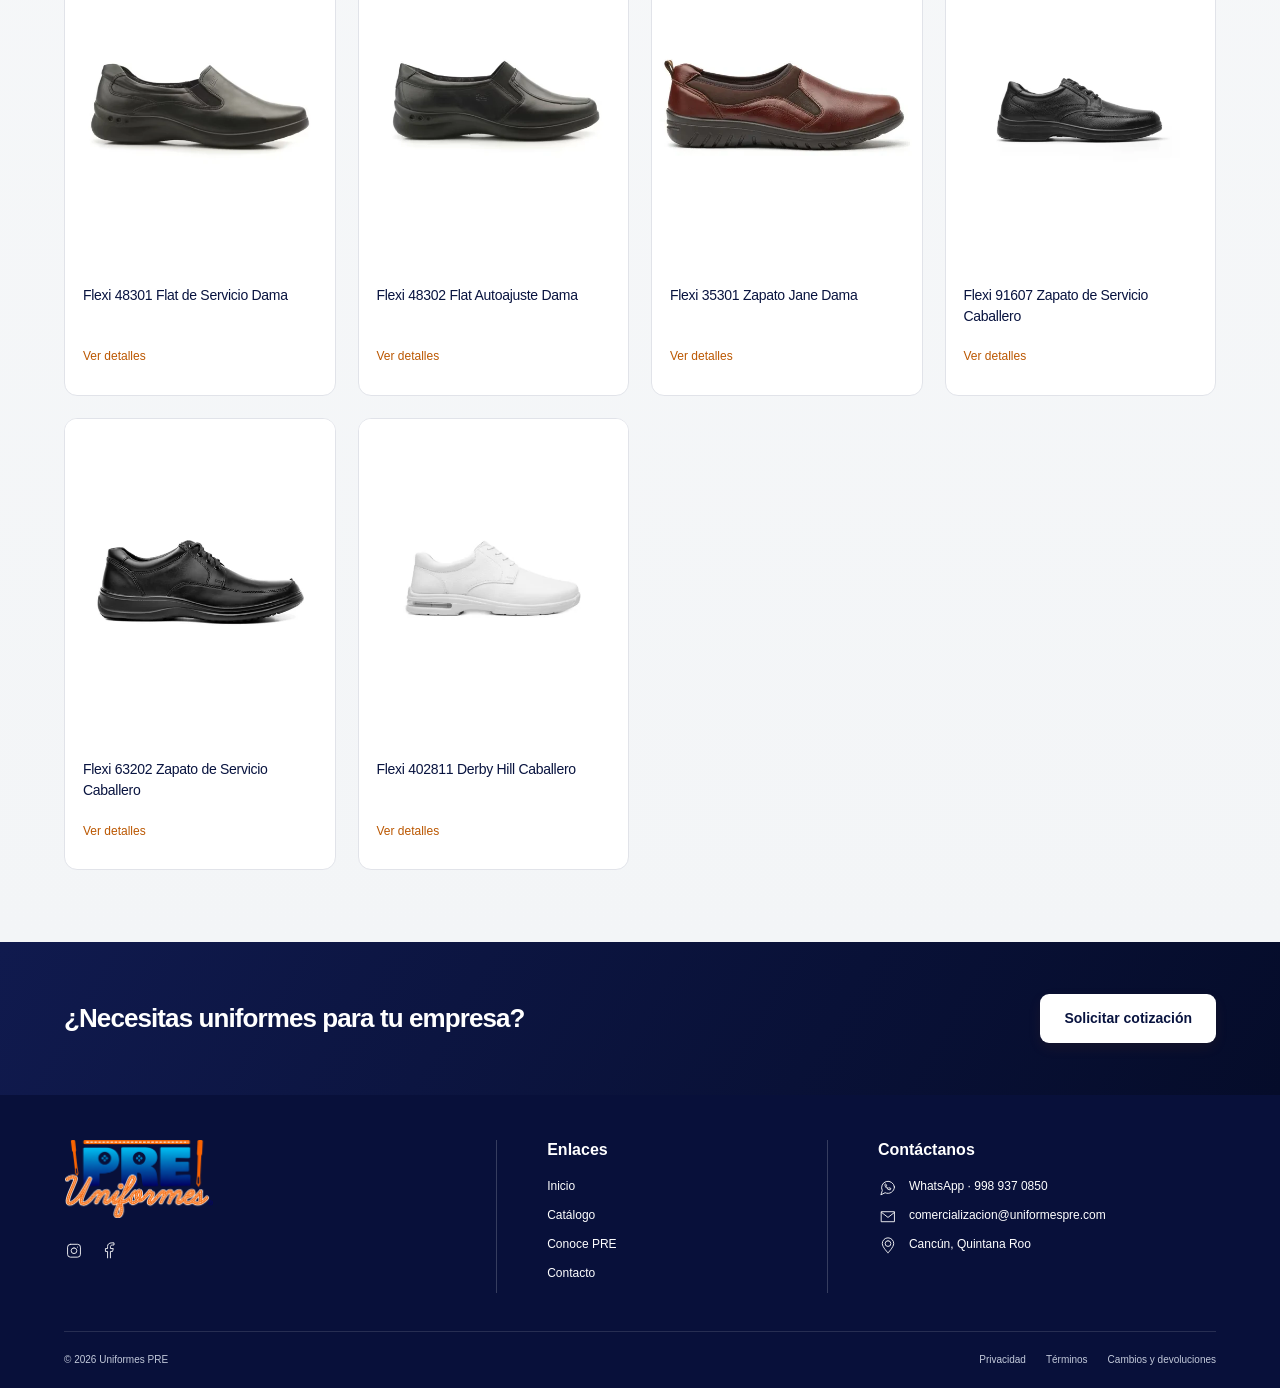
==== commit 7dd553cf: "Correo comercializacion@, textos legales e ícono de pestaña PRE Co-Authored-By: Claude Opus 5.5 <nor" ====
--- a/catalogo.html
+++ b/catalogo.html
@@ -1 +1 @@
-<!doctype html><html lang="es"><head><meta charset="utf-8"><meta http-equiv="Content-Security-Policy" content="default-src 'none'; script-src 'self'; script-src-attr 'none'; style-src 'self' 'unsafe-inline' https://fonts.googleapis.com; img-src 'self'; media-src 'self'; font-src https://fonts.gstatic.com; frame-src https://maps.google.com https://www.google.com; connect-src 'none'; object-src 'none'; base-uri 'none'; form-action 'none'; upgrade-insecure-requests"><meta name="referrer" content="no-referrer"><meta name="viewport" content="width=device-width,initial-scale=1"><meta name="description" content="Uniformes PRE. Uniformes, confección y bordado para tu equipo en Cancún. Envíos a todo México."><meta name="theme-color" content="#081545"><title>Catálogo | Uniformes PRE</title><link rel="preconnect" href="https://fonts.googleapis.com"><link rel="preconnect" href="https://fonts.gstatic.com" crossorigin><link href="https://fonts.googleapis.com/css2?family=Poppins:wght@400;500;600;700&display=swap" rel="stylesheet"><link rel="stylesheet" href="styles.css?v=20261117-pijamas"><script src="security.js?v=20261117-pijamas" defer></script><script src="site-config.js?v=20261117-pijamas" defer></script><script src="catalog-data.js?v=20261117-pijamas" defer></script><script src="quote-engine.js?v=20261117-pijamas" defer></script><script src="quote-cart.js?v=20261117-pijamas" defer></script><script src="app.js?v=20261117-pijamas" defer></script><script src="support-data.js?v=20261117-pijamas" defer></script><script src="support-chat.js?v=20261117-pijamas" defer></script></head><body data-view="catalogo"><a class="skip-link" href="#main">Ir al contenido</a><div class="announcement"><svg class="icon icon-truck" viewBox="-2 -3 28 28" fill="none" stroke="currentColor" stroke-width="1.25" stroke-linecap="round" stroke-linejoin="round" aria-hidden="true"><path d="M5 5h11v13H5zM16 9h4l3 5v4h-3M9 18h7M9 18a2 2 0 1 0 0 .01M21 18a2 2 0 1 0 0 .01"/><path class="icon-accent" d="M0 9h3m-2 4h2M8 10l2 2 4-4"/></svg><span data-announcement>Envíos a todo México</span></div><header class="site-header"><a class="brand" href="index.html" aria-label="Uniformes PRE, inicio"><img src="assets/brand/pre-logo-transparent.png" alt="Uniformes PRE" width="280" height="147"></a><button class="menu-toggle" aria-expanded="false" aria-controls="site-nav" aria-label="Abrir menú"><span></span><span></span><span></span></button><nav id="site-nav" aria-label="Navegación principal"><a href="index.html" >Inicio</a><a href="catalogo.html" aria-current=page>Catálogo</a><a href="quienes-somos.html" >Conoce PRE</a><a href="contacto.html" >Contacto</a></nav><button type="button" class="header-cart" data-open-cart aria-label="Abrir carrito: 0 piezas" aria-haspopup="dialog"><svg class="icon" viewBox="0 0 24 24" fill="none" stroke="currentColor" stroke-width="1.6" stroke-linecap="round" stroke-linejoin="round" aria-hidden="true"><path d="M2 3h3l2.5 12h12l2-8H6M9 21a1 1 0 1 0 0-2 1 1 0 0 0 0 2m9 0a1 1 0 1 0 0-2 1 1 0 0 0 0 2"/></svg><span data-cart-count>0</span></button></header><main id="main"><section class="catalog-hero" aria-labelledby="catalog-title"><img class="catalog-hero-photo" src="assets/images/filipina-hero.webp" alt="Filipina blanca con repelencia al agua" width="1672" height="941" fetchpriority="high"><div class="catalog-hero-shade"></div><h1 id="catalog-title">Nuestro catálogo</h1></section><section class="section catalog-section"><div class="container"><div class="catalog-tools"><label class="search-field"><svg class="icon icon-search" viewBox="-2 -3 28 28" fill="none" stroke="currentColor" stroke-width="1.25" stroke-linecap="round" stroke-linejoin="round" aria-hidden="true"><path d="M10 3a7 7 0 1 0 0 14 7 7 0 0 0 0-14m5 12 6 6"/></svg><input id="catalog-search" type="search" placeholder="Buscar uniformes" aria-label="Buscar en el catálogo"></label><label class="filter-select"><span>Categoría</span><select id="category-filter"><option value="todos">Todas las categorías</option><option value="restaurante">Gastronomía</option><option value="hoteleria">Hotelería</option><option value="salud">Salud</option><option value="industrial">Industrial</option><option value="corporativo">Corporativo</option><option value="servicios">Servicios</option><option value="flexi">Calzado Flexi</option><option value="otros-servicios">Otros servicios</option></select></label><label class="filter-select"><span>Color</span><select id="color-filter"><option value="todos">Todos los colores</option></select></label><label class="filter-select"><span>Talla</span><select id="size-filter"><option value="todos">Todas las tallas</option></select></label><button class="text-button" data-clear-search>Limpiar filtros</button></div><div class="catalog-categories" aria-label="Filtrar por categoría"><button data-filter="todos" aria-pressed="true"><svg class="icon icon-layers" viewBox="-2 -3 28 28" fill="none" stroke="currentColor" stroke-width="1.25" stroke-linecap="round" stroke-linejoin="round" aria-hidden="true"><path d="m12 2 10 5-10 5L2 7zm-10 10 10 5 10-5M2 17l10 5 10-5"/></svg><span>Todos</span></button><button data-filter="restaurante" aria-pressed="false"><svg class="icon icon-chef" viewBox="-2 -3 28 28" fill="none" stroke="currentColor" stroke-width="1.25" stroke-linecap="round" stroke-linejoin="round" aria-hidden="true"><path d="M7 15v6h10v-6M7 18h10M7 15C0 15 1 6 7 6c1-6 9-6 10 0 6 0 7 9 0 9M10 10v5m4-5v5"/></svg><span>Gastronomía</span></button><button data-filter="hoteleria" aria-pressed="false"><svg class="icon icon-hotel" viewBox="-2 -3 28 28" fill="none" stroke="currentColor" stroke-width="1.25" stroke-linecap="round" stroke-linejoin="round" aria-hidden="true"><path d="M5 22V9h14v13M3 22h18M9 13h1m4 0h1m-6 4h1m4 0h1m-5 5v-3h4v3 M5 0l.6 1.7 1.8.1-1.4 1.1.5 1.7L5 3.6l-1.5 1 .5-1.7-1.4-1.1 1.8-.1z M12 0l.6 1.7 1.8.1-1.4 1.1.5 1.7-1.5-1-1.5 1 .5-1.7-1.4-1.1 1.8-.1z M19 0l.6 1.7 1.8.1-1.4 1.1.5 1.7-1.5-1-1.5 1 .5-1.7-1.4-1.1 1.8-.1z"/></svg><span>Hotelería</span></button><button data-filter="salud" aria-pressed="false"><svg class="icon icon-health" viewBox="-2 -3 28 28" fill="none" stroke="currentColor" stroke-width="1.25" stroke-linecap="round" stroke-linejoin="round" aria-hidden="true"><path d="M9 3h6v6h6v6h-6v6H9v-6H3V9h6z"/></svg><span>Salud</span></button><button data-filter="industrial" aria-pressed="false"><svg class="icon icon-industry" viewBox="-2 -3 28 28" fill="none" stroke="currentColor" stroke-width="1.25" stroke-linecap="round" stroke-linejoin="round" aria-hidden="true"><path d="M3 21V11l6-4v6l6-5v5l3-2V3h3v18zM7 17v1m5-1v1m5-1v1"/></svg><span>Industrial</span></button><button data-filter="corporativo" aria-pressed="false"><svg class="icon icon-tie" viewBox="-2 -3 28 28" fill="none" stroke="currentColor" stroke-width="1.25" stroke-linecap="round" stroke-linejoin="round" aria-hidden="true"><path d="m9 2 6 0-2 5 3 12-4 4-4-4 3-12zM11 7h2"/></svg><span>Corporativo</span></button><button data-filter="servicios" aria-pressed="false"><svg class="icon icon-people" viewBox="-2 -3 28 28" fill="none" stroke="currentColor" stroke-width="1.25" stroke-linecap="round" stroke-linejoin="round" aria-hidden="true"><path d="M12 10a3 3 0 1 0 0-6 3 3 0 0 0 0 6M6 21v-3a6 6 0 0 1 12 0v3M4 12a2.5 2.5 0 1 0 0-5 2.5 2.5 0 0 0 0 5M1 20v-2a4 4 0 0 1 4-4m15-2a2.5 2.5 0 1 0 0-5 2.5 2.5 0 0 0 0 5m-1 2a4 4 0 0 1 4 4v2"/></svg><span>Servicios</span></button><button data-filter="otros-servicios" aria-pressed="false"><svg class="icon icon-spool" viewBox="-2 -3 28 28" fill="none" stroke="currentColor" stroke-width="1.25" stroke-linecap="round" stroke-linejoin="round" aria-hidden="true"><path d="M5 4c0-3 14-3 14 0s-14 3-14 0m0 16c0 3 14 3 14 0M7 6v12m10-12v12M5 20c0-3 14-3 14 0M8 9h8m-8 3h8m-8 3h8"/></svg><span>Otros servicios</span></button><button data-filter="flexi" class="brand-filter" aria-pressed="false"><img src="assets/brand/flexi-logo.png" alt="" width="60" height="30"><span>Calzado Flexi<small>Distribuidores autorizados</small></span></button></div><div class="brand-banner" data-brand-banner hidden><img src="assets/brand/flexi-logo.png" alt="Flexi" width="148" height="74"><div><h2>Calzado Flexi</h2><p>Somos distribuidores autorizados Flexi. Calzado de piel cómodo para servicio, salud y uso diario de tu equipo.</p></div></div><div class="catalog-meta"><p id="catalog-count" role="status"></p><label>Ordenar por <select id="catalog-sort"><option value="relevancia">Más relevantes</option><option value="nombre">Nombre: A a Z</option></select></label></div><div class="catalog-grid" id="catalog-grid"></div><div class="empty-state" hidden><h2>No encontramos coincidencias</h2><p>Prueba otra palabra o limpia los filtros.</p></div></div></section><section class="cta-band compact"><div class="container"><h2>¿Necesitas uniformes para tu empresa?</h2><a class="button button-light" href="contacto.html">Solicitar cotización</a></div></section></main><footer class="site-footer"><div class="container footer-grid"><div><img class="footer-logo" src="assets/brand/pre-logo-transparent.png" alt="Uniformes PRE" width="280" height="147"><div class="social-links"><a href="https://www.instagram.com/uniformespre/" target="_blank" rel="noopener noreferrer" aria-label="Instagram de Uniformes PRE"><svg class="icon icon-instagram" viewBox="-2 -3 28 28" fill="none" stroke="currentColor" stroke-width="1.25" stroke-linecap="round" stroke-linejoin="round" aria-hidden="true"><path d="M7 3h10a4 4 0 0 1 4 4v10a4 4 0 0 1-4 4H7a4 4 0 0 1-4-4V7a4 4 0 0 1 4-4m5 5a4 4 0 1 0 0 8 4 4 0 0 0 0-8m5-1h.01"/></svg></a><a href="https://www.facebook.com/uniformespree" target="_blank" rel="noopener noreferrer" aria-label="Facebook de Uniformes PRE"><svg class="icon icon-facebook" viewBox="-2 -3 28 28" fill="none" stroke="currentColor" stroke-width="1.25" stroke-linecap="round" stroke-linejoin="round" aria-hidden="true"><path d="M14 22v-9h3l1-4h-4V6c0-1 1-2 3-2h2V1h-3c-4 0-6 2-6 5v3H7v4h3v9"/></svg></a></div></div><div><h2>Enlaces</h2><a href="index.html" >Inicio</a><a href="catalogo.html" aria-current=page>Catálogo</a><a href="quienes-somos.html" >Conoce PRE</a><a href="contacto.html" >Contacto</a></div><div><h2>Contáctanos</h2><a href="https://wa.me/529989370850" target="_blank" rel="noopener noreferrer"><svg class="icon icon-chat" viewBox="-2 -3 28 28" fill="none" stroke="currentColor" stroke-width="1.25" stroke-linecap="round" stroke-linejoin="round" aria-hidden="true"><path d="M21 11a9 9 0 0 1-13 8l-6 3 2-6A9 9 0 1 1 21 11zM8 7c-2 2 3 8 7 8l1-2-3-1-1 1-3-3 1-1z"/></svg> WhatsApp · 998 937 0850</a><a href="mailto:ventas@uniformespre.com"><svg class="icon icon-mail" viewBox="-2 -3 28 28" fill="none" stroke="currentColor" stroke-width="1.25" stroke-linecap="round" stroke-linejoin="round" aria-hidden="true"><path d="M3 5h18v14H3zM3 6l9 7 9-7"/></svg> ventas@uniformespre.com</a><a href="contacto.html#ubicacion"><svg class="icon icon-pin" viewBox="-2 -3 28 28" fill="none" stroke="currentColor" stroke-width="1.25" stroke-linecap="round" stroke-linejoin="round" aria-hidden="true"><path d="M12 22S4 14 4 9a8 8 0 1 1 16 0c0 5-8 13-8 13m0-17a4 4 0 1 0 0 8 4 4 0 0 0 0-8"/></svg> Cancún, Quintana Roo</a></div></div><div class="container footer-bottom"><span>© 2026 Uniformes PRE</span><div><button data-legal="privacidad">Privacidad</button><button data-legal="terminos">Términos</button><button data-legal="devoluciones">Cambios y devoluciones</button></div></div></footer><dialog id="product-dialog" class="product-dialog"><div class="modal-bar"><button class="dialog-close" aria-label="Cerrar"><svg class="icon icon-close" viewBox="-2 -3 28 28" fill="none" stroke="currentColor" stroke-width="1.25" stroke-linecap="round" stroke-linejoin="round" aria-hidden="true"><path d="m6 6 12 12M6 18 18 6"/></svg></button></div><div data-product-content></div></dialog><dialog id="legal-dialog"><button class="dialog-close" aria-label="Cerrar"><svg class="icon icon-close" viewBox="-2 -3 28 28" fill="none" stroke="currentColor" stroke-width="1.25" stroke-linecap="round" stroke-linejoin="round" aria-hidden="true"><path d="m6 6 12 12M6 18 18 6"/></svg></button><div data-legal-content></div></dialog></body></html>+<!doctype html><html lang="es"><head><meta charset="utf-8"><meta http-equiv="Content-Security-Policy" content="default-src 'none'; script-src 'self'; script-src-attr 'none'; style-src 'self' 'unsafe-inline' https://fonts.googleapis.com; img-src 'self'; media-src 'self'; font-src https://fonts.gstatic.com; frame-src https://maps.google.com https://www.google.com; connect-src 'none'; object-src 'none'; base-uri 'none'; form-action 'none'; upgrade-insecure-requests"><meta name="referrer" content="no-referrer"><meta name="viewport" content="width=device-width,initial-scale=1"><meta name="description" content="Uniformes PRE. Uniformes, confección y bordado para tu equipo en Cancún. Envíos a todo México."><meta name="theme-color" content="#081545"><link rel="icon" href="favicon.ico" sizes="48x48"><link rel="icon" type="image/png" sizes="32x32" href="assets/brand/favicon-32.png"><link rel="icon" type="image/png" sizes="192x192" href="assets/brand/favicon-192.png"><link rel="apple-touch-icon" href="assets/brand/apple-touch-icon.png"><title>Catálogo | Uniformes PRE</title><link rel="preconnect" href="https://fonts.googleapis.com"><link rel="preconnect" href="https://fonts.gstatic.com" crossorigin><link href="https://fonts.googleapis.com/css2?family=Poppins:wght@400;500;600;700&display=swap" rel="stylesheet"><link rel="stylesheet" href="styles.css?v=20261117-legal"><script src="security.js?v=20261117-legal" defer></script><script src="site-config.js?v=20261117-legal" defer></script><script src="catalog-data.js?v=20261117-legal" defer></script><script src="quote-engine.js?v=20261117-legal" defer></script><script src="quote-cart.js?v=20261117-legal" defer></script><script src="app.js?v=20261117-legal" defer></script><script src="support-data.js?v=20261117-legal" defer></script><script src="support-chat.js?v=20261117-legal" defer></script></head><body data-view="catalogo"><a class="skip-link" href="#main">Ir al contenido</a><div class="announcement"><svg class="icon icon-truck" viewBox="-2 -3 28 28" fill="none" stroke="currentColor" stroke-width="1.25" stroke-linecap="round" stroke-linejoin="round" aria-hidden="true"><path d="M5 5h11v13H5zM16 9h4l3 5v4h-3M9 18h7M9 18a2 2 0 1 0 0 .01M21 18a2 2 0 1 0 0 .01"/><path class="icon-accent" d="M0 9h3m-2 4h2M8 10l2 2 4-4"/></svg><span data-announcement>Envíos a todo México</span></div><header class="site-header"><a class="brand" href="index.html" aria-label="Uniformes PRE, inicio"><img src="assets/brand/pre-logo-transparent.png" alt="Uniformes PRE" width="280" height="147"></a><button class="menu-toggle" aria-expanded="false" aria-controls="site-nav" aria-label="Abrir menú"><span></span><span></span><span></span></button><nav id="site-nav" aria-label="Navegación principal"><a href="index.html" >Inicio</a><a href="catalogo.html" aria-current=page>Catálogo</a><a href="quienes-somos.html" >Conoce PRE</a><a href="contacto.html" >Contacto</a></nav><button type="button" class="header-cart" data-open-cart aria-label="Abrir carrito: 0 piezas" aria-haspopup="dialog"><svg class="icon" viewBox="0 0 24 24" fill="none" stroke="currentColor" stroke-width="1.6" stroke-linecap="round" stroke-linejoin="round" aria-hidden="true"><path d="M2 3h3l2.5 12h12l2-8H6M9 21a1 1 0 1 0 0-2 1 1 0 0 0 0 2m9 0a1 1 0 1 0 0-2 1 1 0 0 0 0 2"/></svg><span data-cart-count>0</span></button></header><main id="main"><section class="catalog-hero" aria-labelledby="catalog-title"><img class="catalog-hero-photo" src="assets/images/filipina-hero.webp" alt="Filipina blanca con repelencia al agua" width="1672" height="941" fetchpriority="high"><div class="catalog-hero-shade"></div><h1 id="catalog-title">Nuestro catálogo</h1></section><section class="section catalog-section"><div class="container"><div class="catalog-tools"><label class="search-field"><svg class="icon icon-search" viewBox="-2 -3 28 28" fill="none" stroke="currentColor" stroke-width="1.25" stroke-linecap="round" stroke-linejoin="round" aria-hidden="true"><path d="M10 3a7 7 0 1 0 0 14 7 7 0 0 0 0-14m5 12 6 6"/></svg><input id="catalog-search" type="search" placeholder="Buscar uniformes" aria-label="Buscar en el catálogo"></label><label class="filter-select"><span>Categoría</span><select id="category-filter"><option value="todos">Todas las categorías</option><option value="restaurante">Gastronomía</option><option value="hoteleria">Hotelería</option><option value="salud">Salud</option><option value="industrial">Industrial</option><option value="corporativo">Corporativo</option><option value="servicios">Servicios</option><option value="flexi">Calzado Flexi</option><option value="otros-servicios">Otros servicios</option></select></label><label class="filter-select"><span>Color</span><select id="color-filter"><option value="todos">Todos los colores</option></select></label><label class="filter-select"><span>Talla</span><select id="size-filter"><option value="todos">Todas las tallas</option></select></label><button class="text-button" data-clear-search>Limpiar filtros</button></div><div class="catalog-categories" aria-label="Filtrar por categoría"><button data-filter="todos" aria-pressed="true"><svg class="icon icon-layers" viewBox="-2 -3 28 28" fill="none" stroke="currentColor" stroke-width="1.25" stroke-linecap="round" stroke-linejoin="round" aria-hidden="true"><path d="m12 2 10 5-10 5L2 7zm-10 10 10 5 10-5M2 17l10 5 10-5"/></svg><span>Todos</span></button><button data-filter="restaurante" aria-pressed="false"><svg class="icon icon-chef" viewBox="-2 -3 28 28" fill="none" stroke="currentColor" stroke-width="1.25" stroke-linecap="round" stroke-linejoin="round" aria-hidden="true"><path d="M7 15v6h10v-6M7 18h10M7 15C0 15 1 6 7 6c1-6 9-6 10 0 6 0 7 9 0 9M10 10v5m4-5v5"/></svg><span>Gastronomía</span></button><button data-filter="hoteleria" aria-pressed="false"><svg class="icon icon-hotel" viewBox="-2 -3 28 28" fill="none" stroke="currentColor" stroke-width="1.25" stroke-linecap="round" stroke-linejoin="round" aria-hidden="true"><path d="M5 22V9h14v13M3 22h18M9 13h1m4 0h1m-6 4h1m4 0h1m-5 5v-3h4v3 M5 0l.6 1.7 1.8.1-1.4 1.1.5 1.7L5 3.6l-1.5 1 .5-1.7-1.4-1.1 1.8-.1z M12 0l.6 1.7 1.8.1-1.4 1.1.5 1.7-1.5-1-1.5 1 .5-1.7-1.4-1.1 1.8-.1z M19 0l.6 1.7 1.8.1-1.4 1.1.5 1.7-1.5-1-1.5 1 .5-1.7-1.4-1.1 1.8-.1z"/></svg><span>Hotelería</span></button><button data-filter="salud" aria-pressed="false"><svg class="icon icon-health" viewBox="-2 -3 28 28" fill="none" stroke="currentColor" stroke-width="1.25" stroke-linecap="round" stroke-linejoin="round" aria-hidden="true"><path d="M9 3h6v6h6v6h-6v6H9v-6H3V9h6z"/></svg><span>Salud</span></button><button data-filter="industrial" aria-pressed="false"><svg class="icon icon-industry" viewBox="-2 -3 28 28" fill="none" stroke="currentColor" stroke-width="1.25" stroke-linecap="round" stroke-linejoin="round" aria-hidden="true"><path d="M3 21V11l6-4v6l6-5v5l3-2V3h3v18zM7 17v1m5-1v1m5-1v1"/></svg><span>Industrial</span></button><button data-filter="corporativo" aria-pressed="false"><svg class="icon icon-tie" viewBox="-2 -3 28 28" fill="none" stroke="currentColor" stroke-width="1.25" stroke-linecap="round" stroke-linejoin="round" aria-hidden="true"><path d="m9 2 6 0-2 5 3 12-4 4-4-4 3-12zM11 7h2"/></svg><span>Corporativo</span></button><button data-filter="servicios" aria-pressed="false"><svg class="icon icon-people" viewBox="-2 -3 28 28" fill="none" stroke="currentColor" stroke-width="1.25" stroke-linecap="round" stroke-linejoin="round" aria-hidden="true"><path d="M12 10a3 3 0 1 0 0-6 3 3 0 0 0 0 6M6 21v-3a6 6 0 0 1 12 0v3M4 12a2.5 2.5 0 1 0 0-5 2.5 2.5 0 0 0 0 5M1 20v-2a4 4 0 0 1 4-4m15-2a2.5 2.5 0 1 0 0-5 2.5 2.5 0 0 0 0 5m-1 2a4 4 0 0 1 4 4v2"/></svg><span>Servicios</span></button><button data-filter="otros-servicios" aria-pressed="false"><svg class="icon icon-spool" viewBox="-2 -3 28 28" fill="none" stroke="currentColor" stroke-width="1.25" stroke-linecap="round" stroke-linejoin="round" aria-hidden="true"><path d="M5 4c0-3 14-3 14 0s-14 3-14 0m0 16c0 3 14 3 14 0M7 6v12m10-12v12M5 20c0-3 14-3 14 0M8 9h8m-8 3h8m-8 3h8"/></svg><span>Otros servicios</span></button><button data-filter="flexi" class="brand-filter" aria-pressed="false"><img src="assets/brand/flexi-logo.png" alt="" width="60" height="30"><span>Calzado Flexi<small>Distribuidores autorizados</small></span></button></div><div class="brand-banner" data-brand-banner hidden><img src="assets/brand/flexi-logo.png" alt="Flexi" width="148" height="74"><div><h2>Calzado Flexi</h2><p>Somos distribuidores autorizados Flexi. Calzado de piel cómodo para servicio, salud y uso diario de tu equipo.</p></div></div><div class="catalog-meta"><p id="catalog-count" role="status"></p><label>Ordenar por <select id="catalog-sort"><option value="relevancia">Más relevantes</option><option value="nombre">Nombre: A a Z</option></select></label></div><div class="catalog-grid" id="catalog-grid"></div><div class="empty-state" hidden><h2>No encontramos coincidencias</h2><p>Prueba otra palabra o limpia los filtros.</p></div></div></section><section class="cta-band compact"><div class="container"><h2>¿Necesitas uniformes para tu empresa?</h2><a class="button button-light" href="contacto.html">Solicitar cotización</a></div></section></main><footer class="site-footer"><div class="container footer-grid"><div><img class="footer-logo" src="assets/brand/pre-logo-transparent.png" alt="Uniformes PRE" width="280" height="147"><div class="social-links"><a href="https://www.instagram.com/uniformespre/" target="_blank" rel="noopener noreferrer" aria-label="Instagram de Uniformes PRE"><svg class="icon icon-instagram" viewBox="-2 -3 28 28" fill="none" stroke="currentColor" stroke-width="1.25" stroke-linecap="round" stroke-linejoin="round" aria-hidden="true"><path d="M7 3h10a4 4 0 0 1 4 4v10a4 4 0 0 1-4 4H7a4 4 0 0 1-4-4V7a4 4 0 0 1 4-4m5 5a4 4 0 1 0 0 8 4 4 0 0 0 0-8m5-1h.01"/></svg></a><a href="https://www.facebook.com/uniformespree" target="_blank" rel="noopener noreferrer" aria-label="Facebook de Uniformes PRE"><svg class="icon icon-facebook" viewBox="-2 -3 28 28" fill="none" stroke="currentColor" stroke-width="1.25" stroke-linecap="round" stroke-linejoin="round" aria-hidden="true"><path d="M14 22v-9h3l1-4h-4V6c0-1 1-2 3-2h2V1h-3c-4 0-6 2-6 5v3H7v4h3v9"/></svg></a></div></div><div><h2>Enlaces</h2><a href="index.html" >Inicio</a><a href="catalogo.html" aria-current=page>Catálogo</a><a href="quienes-somos.html" >Conoce PRE</a><a href="contacto.html" >Contacto</a></div><div><h2>Contáctanos</h2><a href="https://wa.me/529989370850" target="_blank" rel="noopener noreferrer"><svg class="icon icon-chat" viewBox="-2 -3 28 28" fill="none" stroke="currentColor" stroke-width="1.25" stroke-linecap="round" stroke-linejoin="round" aria-hidden="true"><path d="M21 11a9 9 0 0 1-13 8l-6 3 2-6A9 9 0 1 1 21 11zM8 7c-2 2 3 8 7 8l1-2-3-1-1 1-3-3 1-1z"/></svg> WhatsApp · 998 937 0850</a><a href="mailto:comercializacion@uniformespre.com"><svg class="icon icon-mail" viewBox="-2 -3 28 28" fill="none" stroke="currentColor" stroke-width="1.25" stroke-linecap="round" stroke-linejoin="round" aria-hidden="true"><path d="M3 5h18v14H3zM3 6l9 7 9-7"/></svg> comercializacion@uniformespre.com</a><a href="contacto.html#ubicacion"><svg class="icon icon-pin" viewBox="-2 -3 28 28" fill="none" stroke="currentColor" stroke-width="1.25" stroke-linecap="round" stroke-linejoin="round" aria-hidden="true"><path d="M12 22S4 14 4 9a8 8 0 1 1 16 0c0 5-8 13-8 13m0-17a4 4 0 1 0 0 8 4 4 0 0 0 0-8"/></svg> Cancún, Quintana Roo</a></div></div><div class="container footer-bottom"><span>© 2026 Uniformes PRE</span><div><button data-legal="privacidad">Privacidad</button><button data-legal="terminos">Términos</button><button data-legal="devoluciones">Cambios y devoluciones</button></div></div></footer><dialog id="product-dialog" class="product-dialog"><div class="modal-bar"><button class="dialog-close" aria-label="Cerrar"><svg class="icon icon-close" viewBox="-2 -3 28 28" fill="none" stroke="currentColor" stroke-width="1.25" stroke-linecap="round" stroke-linejoin="round" aria-hidden="true"><path d="m6 6 12 12M6 18 18 6"/></svg></button></div><div data-product-content></div></dialog><dialog id="legal-dialog"><button class="dialog-close" aria-label="Cerrar"><svg class="icon icon-close" viewBox="-2 -3 28 28" fill="none" stroke="currentColor" stroke-width="1.25" stroke-linecap="round" stroke-linejoin="round" aria-hidden="true"><path d="m6 6 12 12M6 18 18 6"/></svg></button><div data-legal-content></div></dialog></body></html>
--- a/styles.css
+++ b/styles.css
@@ -199,3 +199,11 @@
 .brand-badge{display:flex;align-items:center;gap:10px;margin:0 0 10px;font-size:11px;color:var(--muted);text-transform:uppercase;letter-spacing:.06em}
 .brand-badge img{height:30px;width:auto}
 @media (max-width:720px){.brand-banner{flex-direction:column;align-items:flex-start;gap:12px;padding:18px}.brand-banner img{height:46px}.brand-banner h2{font-size:17px}.brand-banner p{font-size:13px}.catalog-categories .brand-filter img{height:26px}.catalog-categories .brand-filter span{font-size:12px}}
+
+/* Textos legales del pie */
+#legal-dialog .legal-body{margin-top:14px}
+#legal-dialog .legal-body h3{font-size:16px;color:var(--navy);margin:22px 0 8px}
+#legal-dialog .legal-body p,#legal-dialog .legal-body li{font-size:14px;line-height:1.65;color:var(--text)}
+#legal-dialog .legal-body p{margin:0 0 10px}
+#legal-dialog .legal-body ul{margin:0 0 12px;padding-left:22px}
+#legal-dialog .legal-body li{margin-bottom:4px}
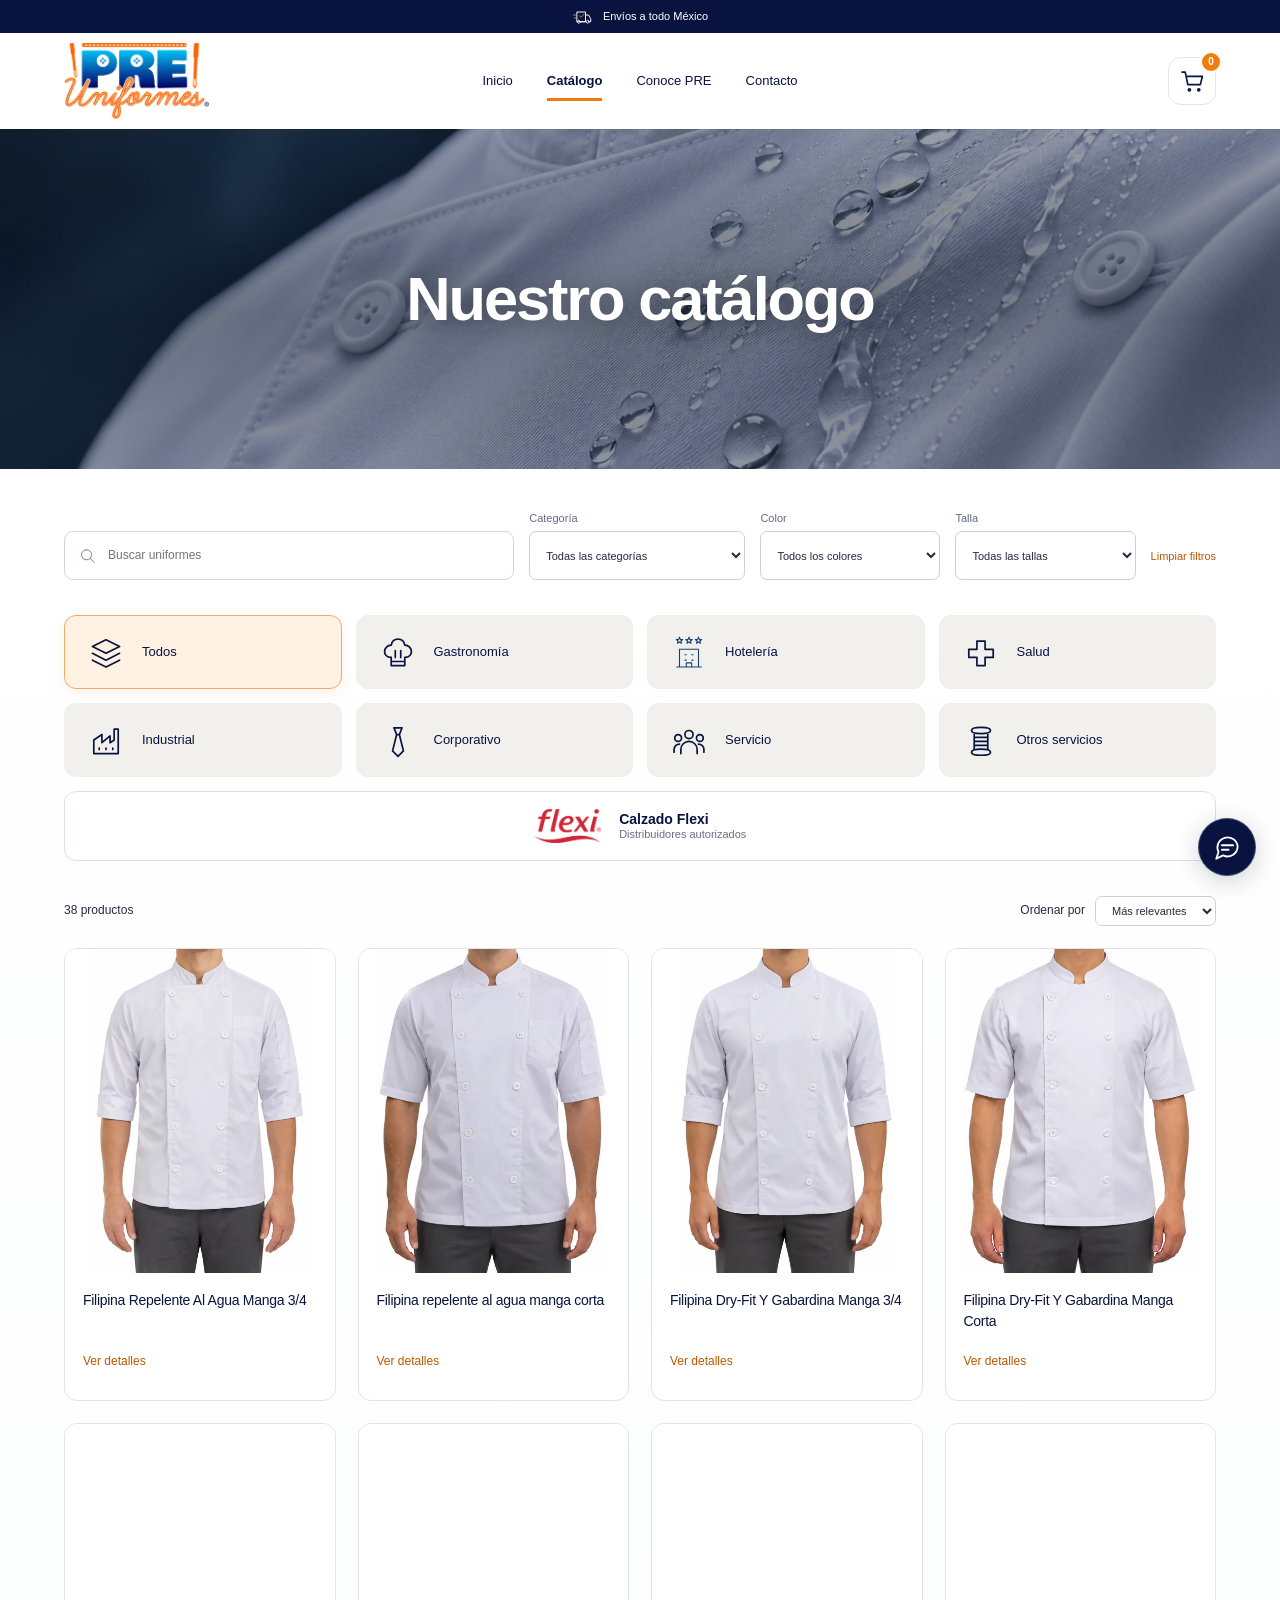
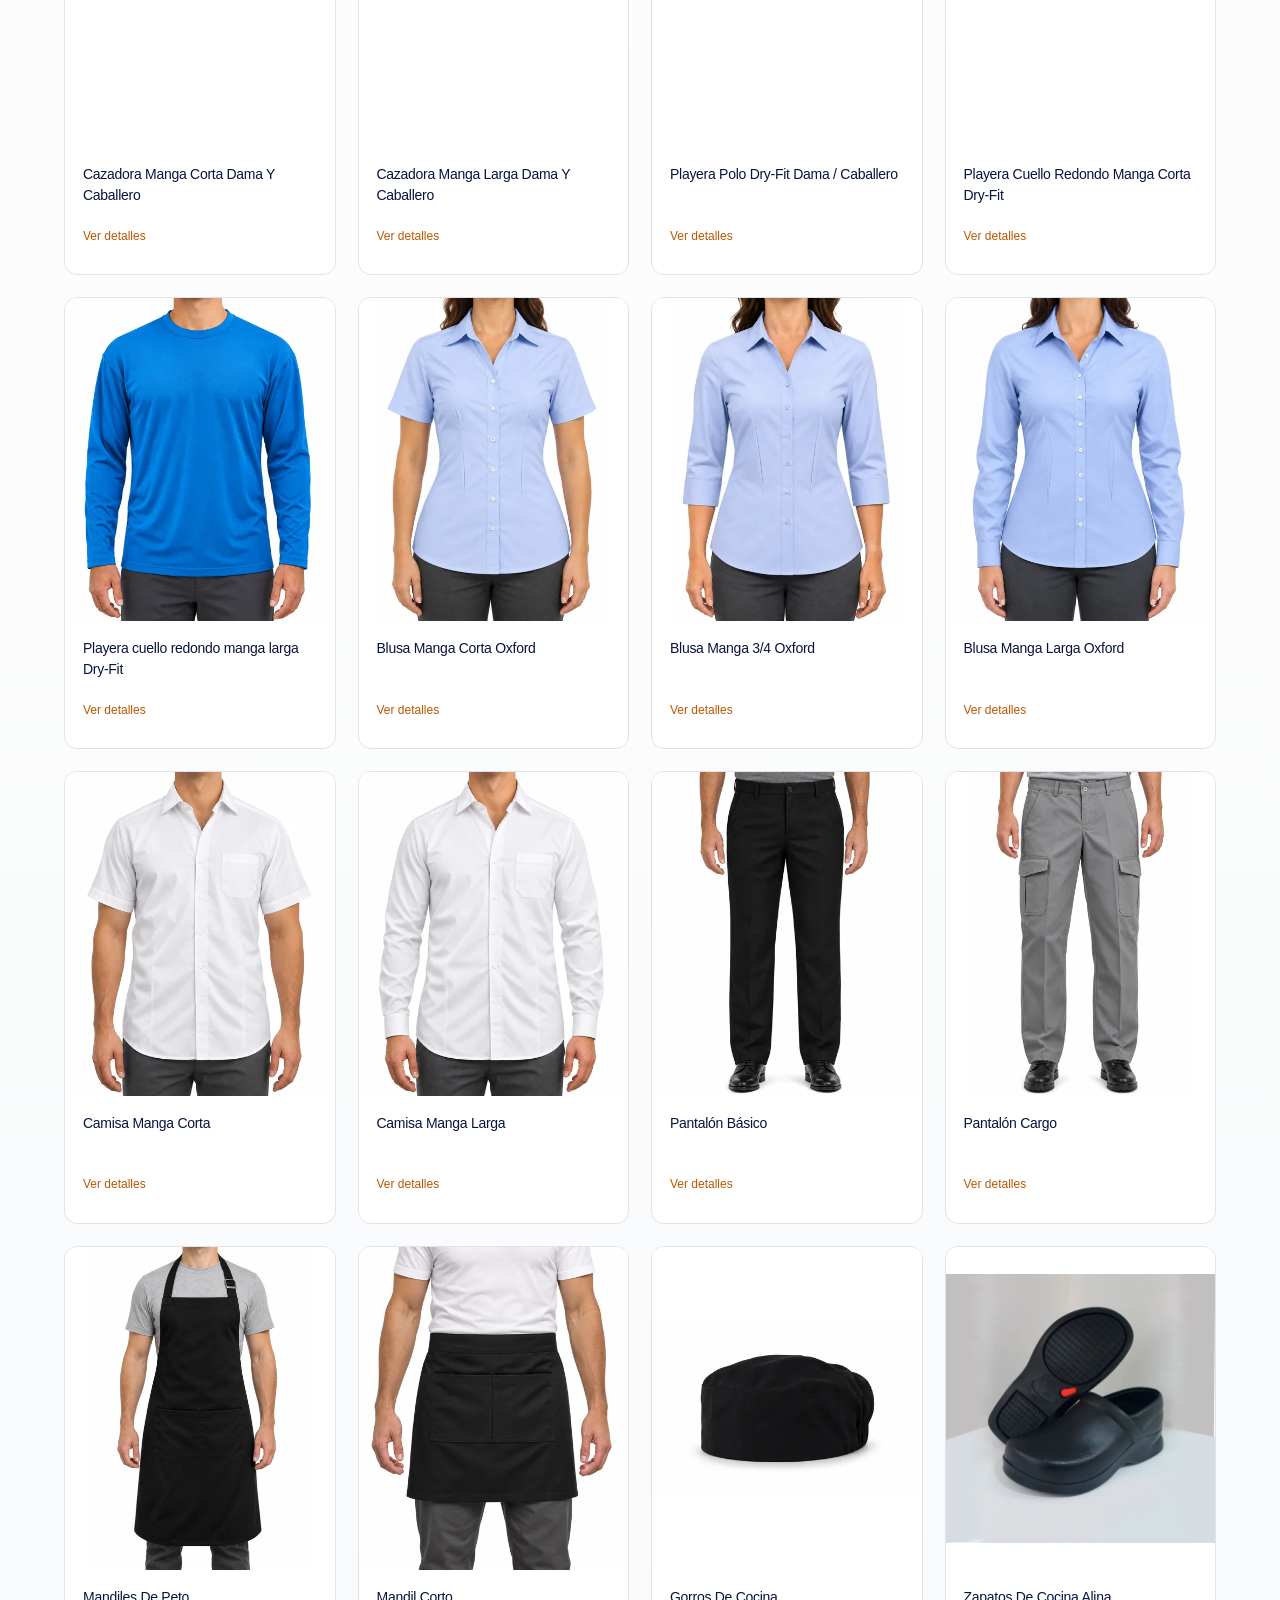
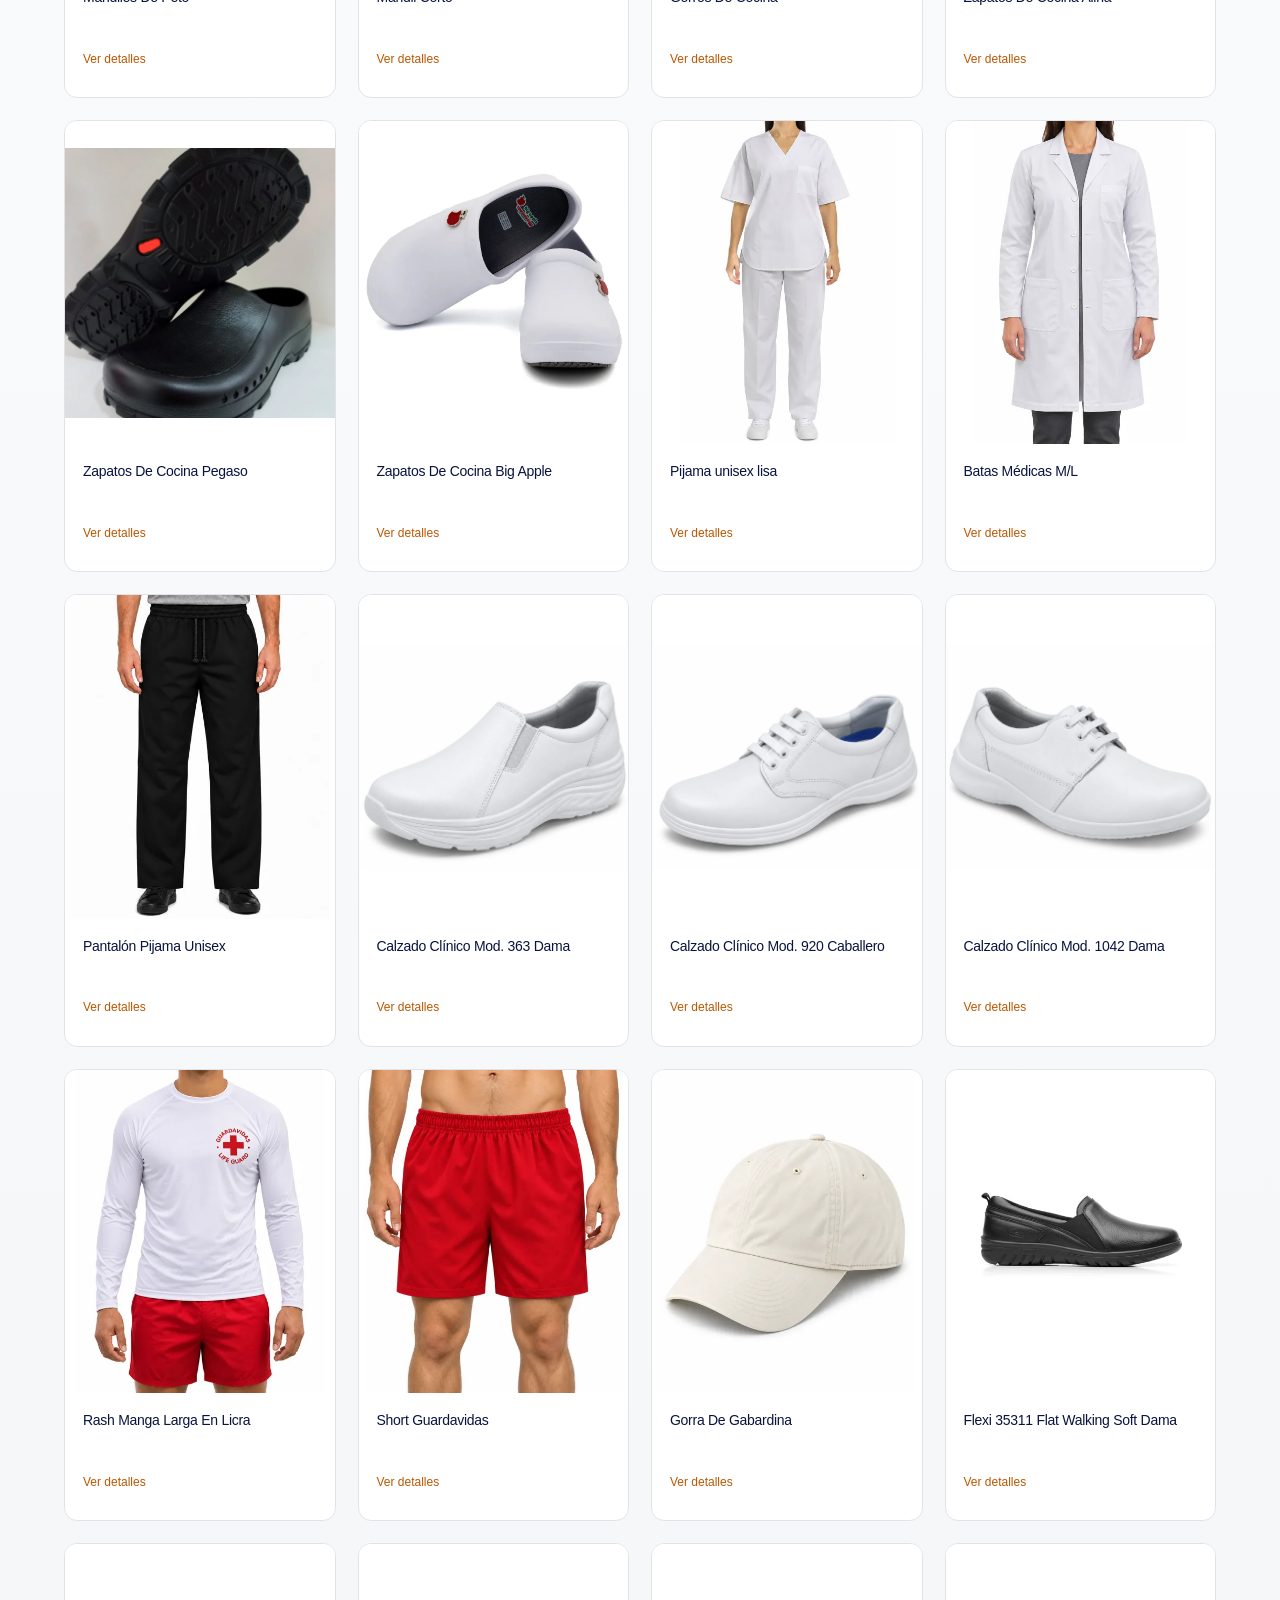
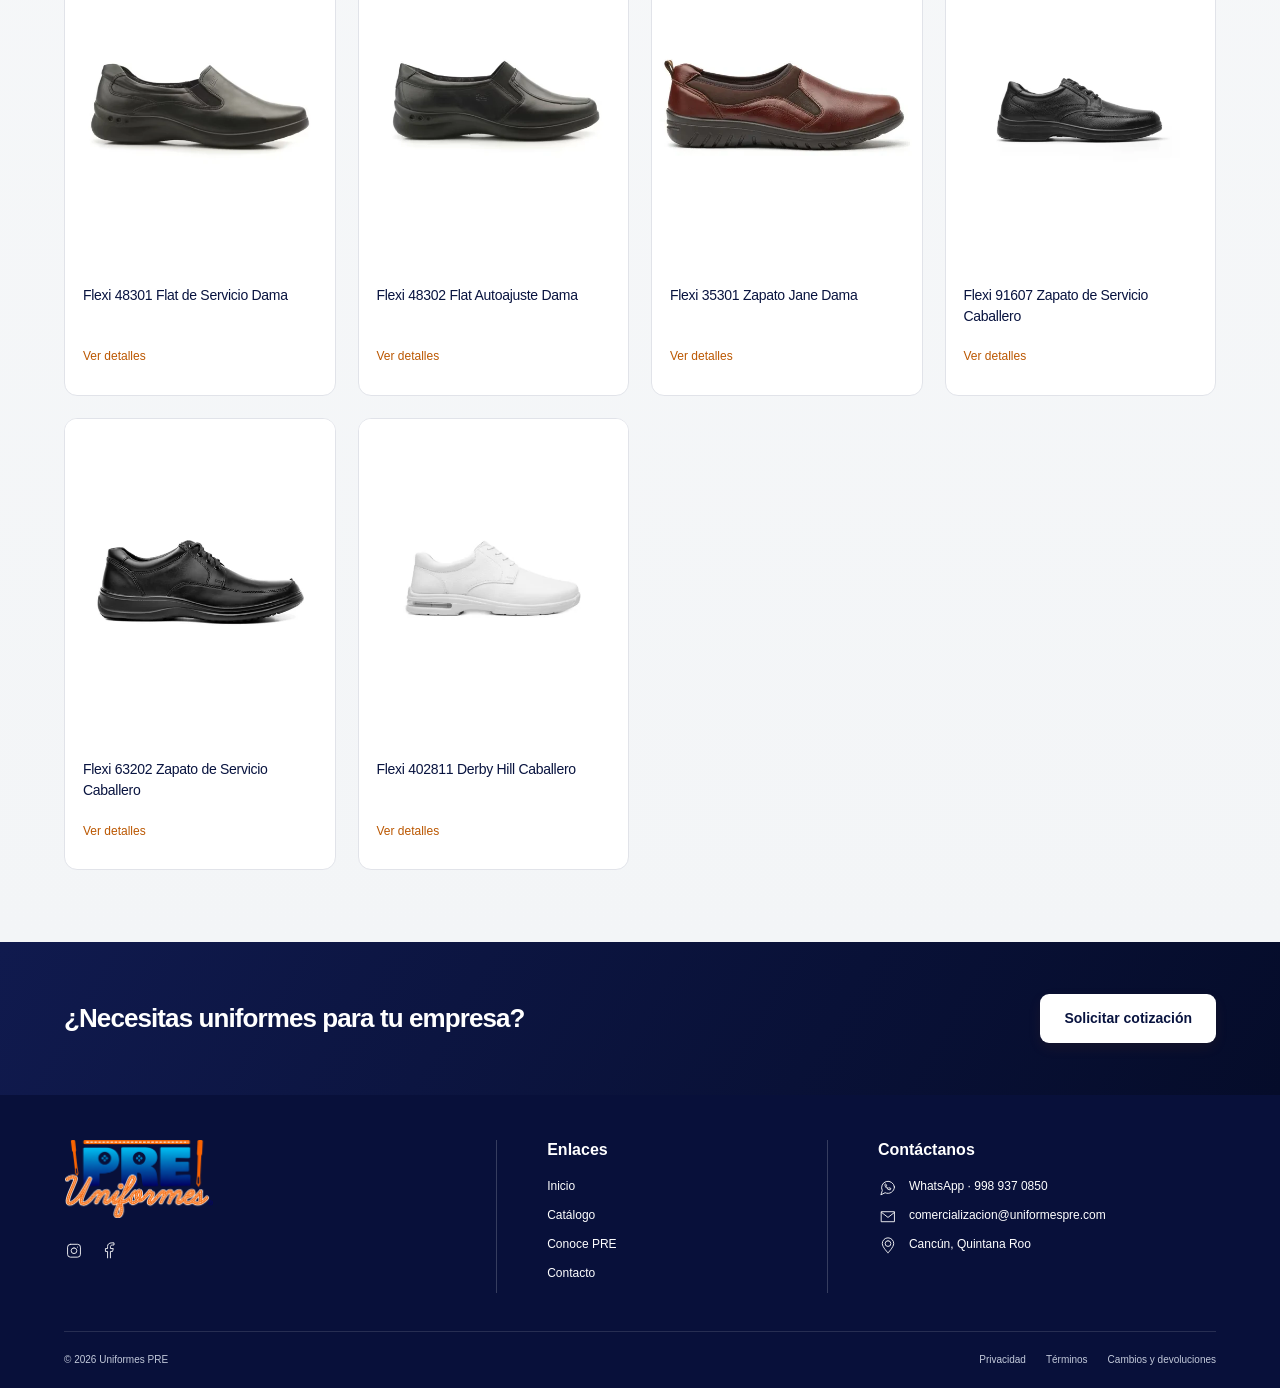
==== commit 87b74850: "Agrega términos y condiciones; categoría Servicio Co-Authored-By: Claude Opus 5.5 <noreply@anthropic" ====
--- a/catalogo.html
+++ b/catalogo.html
@@ -1 +1 @@
-<!doctype html><html lang="es"><head><meta charset="utf-8"><meta http-equiv="Content-Security-Policy" content="default-src 'none'; script-src 'self'; script-src-attr 'none'; style-src 'self' 'unsafe-inline' https://fonts.googleapis.com; img-src 'self'; media-src 'self'; font-src https://fonts.gstatic.com; frame-src https://maps.google.com https://www.google.com; connect-src 'none'; object-src 'none'; base-uri 'none'; form-action 'none'; upgrade-insecure-requests"><meta name="referrer" content="no-referrer"><meta name="viewport" content="width=device-width,initial-scale=1"><meta name="description" content="Uniformes PRE. Uniformes, confección y bordado para tu equipo en Cancún. Envíos a todo México."><meta name="theme-color" content="#081545"><link rel="icon" href="favicon.ico" sizes="48x48"><link rel="icon" type="image/png" sizes="32x32" href="assets/brand/favicon-32.png"><link rel="icon" type="image/png" sizes="192x192" href="assets/brand/favicon-192.png"><link rel="apple-touch-icon" href="assets/brand/apple-touch-icon.png"><title>Catálogo | Uniformes PRE</title><link rel="preconnect" href="https://fonts.googleapis.com"><link rel="preconnect" href="https://fonts.gstatic.com" crossorigin><link href="https://fonts.googleapis.com/css2?family=Poppins:wght@400;500;600;700&display=swap" rel="stylesheet"><link rel="stylesheet" href="styles.css?v=20261117-legal"><script src="security.js?v=20261117-legal" defer></script><script src="site-config.js?v=20261117-legal" defer></script><script src="catalog-data.js?v=20261117-legal" defer></script><script src="quote-engine.js?v=20261117-legal" defer></script><script src="quote-cart.js?v=20261117-legal" defer></script><script src="app.js?v=20261117-legal" defer></script><script src="support-data.js?v=20261117-legal" defer></script><script src="support-chat.js?v=20261117-legal" defer></script></head><body data-view="catalogo"><a class="skip-link" href="#main">Ir al contenido</a><div class="announcement"><svg class="icon icon-truck" viewBox="-2 -3 28 28" fill="none" stroke="currentColor" stroke-width="1.25" stroke-linecap="round" stroke-linejoin="round" aria-hidden="true"><path d="M5 5h11v13H5zM16 9h4l3 5v4h-3M9 18h7M9 18a2 2 0 1 0 0 .01M21 18a2 2 0 1 0 0 .01"/><path class="icon-accent" d="M0 9h3m-2 4h2M8 10l2 2 4-4"/></svg><span data-announcement>Envíos a todo México</span></div><header class="site-header"><a class="brand" href="index.html" aria-label="Uniformes PRE, inicio"><img src="assets/brand/pre-logo-transparent.png" alt="Uniformes PRE" width="280" height="147"></a><button class="menu-toggle" aria-expanded="false" aria-controls="site-nav" aria-label="Abrir menú"><span></span><span></span><span></span></button><nav id="site-nav" aria-label="Navegación principal"><a href="index.html" >Inicio</a><a href="catalogo.html" aria-current=page>Catálogo</a><a href="quienes-somos.html" >Conoce PRE</a><a href="contacto.html" >Contacto</a></nav><button type="button" class="header-cart" data-open-cart aria-label="Abrir carrito: 0 piezas" aria-haspopup="dialog"><svg class="icon" viewBox="0 0 24 24" fill="none" stroke="currentColor" stroke-width="1.6" stroke-linecap="round" stroke-linejoin="round" aria-hidden="true"><path d="M2 3h3l2.5 12h12l2-8H6M9 21a1 1 0 1 0 0-2 1 1 0 0 0 0 2m9 0a1 1 0 1 0 0-2 1 1 0 0 0 0 2"/></svg><span data-cart-count>0</span></button></header><main id="main"><section class="catalog-hero" aria-labelledby="catalog-title"><img class="catalog-hero-photo" src="assets/images/filipina-hero.webp" alt="Filipina blanca con repelencia al agua" width="1672" height="941" fetchpriority="high"><div class="catalog-hero-shade"></div><h1 id="catalog-title">Nuestro catálogo</h1></section><section class="section catalog-section"><div class="container"><div class="catalog-tools"><label class="search-field"><svg class="icon icon-search" viewBox="-2 -3 28 28" fill="none" stroke="currentColor" stroke-width="1.25" stroke-linecap="round" stroke-linejoin="round" aria-hidden="true"><path d="M10 3a7 7 0 1 0 0 14 7 7 0 0 0 0-14m5 12 6 6"/></svg><input id="catalog-search" type="search" placeholder="Buscar uniformes" aria-label="Buscar en el catálogo"></label><label class="filter-select"><span>Categoría</span><select id="category-filter"><option value="todos">Todas las categorías</option><option value="restaurante">Gastronomía</option><option value="hoteleria">Hotelería</option><option value="salud">Salud</option><option value="industrial">Industrial</option><option value="corporativo">Corporativo</option><option value="servicios">Servicios</option><option value="flexi">Calzado Flexi</option><option value="otros-servicios">Otros servicios</option></select></label><label class="filter-select"><span>Color</span><select id="color-filter"><option value="todos">Todos los colores</option></select></label><label class="filter-select"><span>Talla</span><select id="size-filter"><option value="todos">Todas las tallas</option></select></label><button class="text-button" data-clear-search>Limpiar filtros</button></div><div class="catalog-categories" aria-label="Filtrar por categoría"><button data-filter="todos" aria-pressed="true"><svg class="icon icon-layers" viewBox="-2 -3 28 28" fill="none" stroke="currentColor" stroke-width="1.25" stroke-linecap="round" stroke-linejoin="round" aria-hidden="true"><path d="m12 2 10 5-10 5L2 7zm-10 10 10 5 10-5M2 17l10 5 10-5"/></svg><span>Todos</span></button><button data-filter="restaurante" aria-pressed="false"><svg class="icon icon-chef" viewBox="-2 -3 28 28" fill="none" stroke="currentColor" stroke-width="1.25" stroke-linecap="round" stroke-linejoin="round" aria-hidden="true"><path d="M7 15v6h10v-6M7 18h10M7 15C0 15 1 6 7 6c1-6 9-6 10 0 6 0 7 9 0 9M10 10v5m4-5v5"/></svg><span>Gastronomía</span></button><button data-filter="hoteleria" aria-pressed="false"><svg class="icon icon-hotel" viewBox="-2 -3 28 28" fill="none" stroke="currentColor" stroke-width="1.25" stroke-linecap="round" stroke-linejoin="round" aria-hidden="true"><path d="M5 22V9h14v13M3 22h18M9 13h1m4 0h1m-6 4h1m4 0h1m-5 5v-3h4v3 M5 0l.6 1.7 1.8.1-1.4 1.1.5 1.7L5 3.6l-1.5 1 .5-1.7-1.4-1.1 1.8-.1z M12 0l.6 1.7 1.8.1-1.4 1.1.5 1.7-1.5-1-1.5 1 .5-1.7-1.4-1.1 1.8-.1z M19 0l.6 1.7 1.8.1-1.4 1.1.5 1.7-1.5-1-1.5 1 .5-1.7-1.4-1.1 1.8-.1z"/></svg><span>Hotelería</span></button><button data-filter="salud" aria-pressed="false"><svg class="icon icon-health" viewBox="-2 -3 28 28" fill="none" stroke="currentColor" stroke-width="1.25" stroke-linecap="round" stroke-linejoin="round" aria-hidden="true"><path d="M9 3h6v6h6v6h-6v6H9v-6H3V9h6z"/></svg><span>Salud</span></button><button data-filter="industrial" aria-pressed="false"><svg class="icon icon-industry" viewBox="-2 -3 28 28" fill="none" stroke="currentColor" stroke-width="1.25" stroke-linecap="round" stroke-linejoin="round" aria-hidden="true"><path d="M3 21V11l6-4v6l6-5v5l3-2V3h3v18zM7 17v1m5-1v1m5-1v1"/></svg><span>Industrial</span></button><button data-filter="corporativo" aria-pressed="false"><svg class="icon icon-tie" viewBox="-2 -3 28 28" fill="none" stroke="currentColor" stroke-width="1.25" stroke-linecap="round" stroke-linejoin="round" aria-hidden="true"><path d="m9 2 6 0-2 5 3 12-4 4-4-4 3-12zM11 7h2"/></svg><span>Corporativo</span></button><button data-filter="servicios" aria-pressed="false"><svg class="icon icon-people" viewBox="-2 -3 28 28" fill="none" stroke="currentColor" stroke-width="1.25" stroke-linecap="round" stroke-linejoin="round" aria-hidden="true"><path d="M12 10a3 3 0 1 0 0-6 3 3 0 0 0 0 6M6 21v-3a6 6 0 0 1 12 0v3M4 12a2.5 2.5 0 1 0 0-5 2.5 2.5 0 0 0 0 5M1 20v-2a4 4 0 0 1 4-4m15-2a2.5 2.5 0 1 0 0-5 2.5 2.5 0 0 0 0 5m-1 2a4 4 0 0 1 4 4v2"/></svg><span>Servicios</span></button><button data-filter="otros-servicios" aria-pressed="false"><svg class="icon icon-spool" viewBox="-2 -3 28 28" fill="none" stroke="currentColor" stroke-width="1.25" stroke-linecap="round" stroke-linejoin="round" aria-hidden="true"><path d="M5 4c0-3 14-3 14 0s-14 3-14 0m0 16c0 3 14 3 14 0M7 6v12m10-12v12M5 20c0-3 14-3 14 0M8 9h8m-8 3h8m-8 3h8"/></svg><span>Otros servicios</span></button><button data-filter="flexi" class="brand-filter" aria-pressed="false"><img src="assets/brand/flexi-logo.png" alt="" width="60" height="30"><span>Calzado Flexi<small>Distribuidores autorizados</small></span></button></div><div class="brand-banner" data-brand-banner hidden><img src="assets/brand/flexi-logo.png" alt="Flexi" width="148" height="74"><div><h2>Calzado Flexi</h2><p>Somos distribuidores autorizados Flexi. Calzado de piel cómodo para servicio, salud y uso diario de tu equipo.</p></div></div><div class="catalog-meta"><p id="catalog-count" role="status"></p><label>Ordenar por <select id="catalog-sort"><option value="relevancia">Más relevantes</option><option value="nombre">Nombre: A a Z</option></select></label></div><div class="catalog-grid" id="catalog-grid"></div><div class="empty-state" hidden><h2>No encontramos coincidencias</h2><p>Prueba otra palabra o limpia los filtros.</p></div></div></section><section class="cta-band compact"><div class="container"><h2>¿Necesitas uniformes para tu empresa?</h2><a class="button button-light" href="contacto.html">Solicitar cotización</a></div></section></main><footer class="site-footer"><div class="container footer-grid"><div><img class="footer-logo" src="assets/brand/pre-logo-transparent.png" alt="Uniformes PRE" width="280" height="147"><div class="social-links"><a href="https://www.instagram.com/uniformespre/" target="_blank" rel="noopener noreferrer" aria-label="Instagram de Uniformes PRE"><svg class="icon icon-instagram" viewBox="-2 -3 28 28" fill="none" stroke="currentColor" stroke-width="1.25" stroke-linecap="round" stroke-linejoin="round" aria-hidden="true"><path d="M7 3h10a4 4 0 0 1 4 4v10a4 4 0 0 1-4 4H7a4 4 0 0 1-4-4V7a4 4 0 0 1 4-4m5 5a4 4 0 1 0 0 8 4 4 0 0 0 0-8m5-1h.01"/></svg></a><a href="https://www.facebook.com/uniformespree" target="_blank" rel="noopener noreferrer" aria-label="Facebook de Uniformes PRE"><svg class="icon icon-facebook" viewBox="-2 -3 28 28" fill="none" stroke="currentColor" stroke-width="1.25" stroke-linecap="round" stroke-linejoin="round" aria-hidden="true"><path d="M14 22v-9h3l1-4h-4V6c0-1 1-2 3-2h2V1h-3c-4 0-6 2-6 5v3H7v4h3v9"/></svg></a></div></div><div><h2>Enlaces</h2><a href="index.html" >Inicio</a><a href="catalogo.html" aria-current=page>Catálogo</a><a href="quienes-somos.html" >Conoce PRE</a><a href="contacto.html" >Contacto</a></div><div><h2>Contáctanos</h2><a href="https://wa.me/529989370850" target="_blank" rel="noopener noreferrer"><svg class="icon icon-chat" viewBox="-2 -3 28 28" fill="none" stroke="currentColor" stroke-width="1.25" stroke-linecap="round" stroke-linejoin="round" aria-hidden="true"><path d="M21 11a9 9 0 0 1-13 8l-6 3 2-6A9 9 0 1 1 21 11zM8 7c-2 2 3 8 7 8l1-2-3-1-1 1-3-3 1-1z"/></svg> WhatsApp · 998 937 0850</a><a href="mailto:comercializacion@uniformespre.com"><svg class="icon icon-mail" viewBox="-2 -3 28 28" fill="none" stroke="currentColor" stroke-width="1.25" stroke-linecap="round" stroke-linejoin="round" aria-hidden="true"><path d="M3 5h18v14H3zM3 6l9 7 9-7"/></svg> comercializacion@uniformespre.com</a><a href="contacto.html#ubicacion"><svg class="icon icon-pin" viewBox="-2 -3 28 28" fill="none" stroke="currentColor" stroke-width="1.25" stroke-linecap="round" stroke-linejoin="round" aria-hidden="true"><path d="M12 22S4 14 4 9a8 8 0 1 1 16 0c0 5-8 13-8 13m0-17a4 4 0 1 0 0 8 4 4 0 0 0 0-8"/></svg> Cancún, Quintana Roo</a></div></div><div class="container footer-bottom"><span>© 2026 Uniformes PRE</span><div><button data-legal="privacidad">Privacidad</button><button data-legal="terminos">Términos</button><button data-legal="devoluciones">Cambios y devoluciones</button></div></div></footer><dialog id="product-dialog" class="product-dialog"><div class="modal-bar"><button class="dialog-close" aria-label="Cerrar"><svg class="icon icon-close" viewBox="-2 -3 28 28" fill="none" stroke="currentColor" stroke-width="1.25" stroke-linecap="round" stroke-linejoin="round" aria-hidden="true"><path d="m6 6 12 12M6 18 18 6"/></svg></button></div><div data-product-content></div></dialog><dialog id="legal-dialog"><button class="dialog-close" aria-label="Cerrar"><svg class="icon icon-close" viewBox="-2 -3 28 28" fill="none" stroke="currentColor" stroke-width="1.25" stroke-linecap="round" stroke-linejoin="round" aria-hidden="true"><path d="m6 6 12 12M6 18 18 6"/></svg></button><div data-legal-content></div></dialog></body></html>+<!doctype html><html lang="es"><head><meta charset="utf-8"><meta http-equiv="Content-Security-Policy" content="default-src 'none'; script-src 'self'; script-src-attr 'none'; style-src 'self' 'unsafe-inline' https://fonts.googleapis.com; img-src 'self'; media-src 'self'; font-src https://fonts.gstatic.com; frame-src https://maps.google.com https://www.google.com; connect-src 'none'; object-src 'none'; base-uri 'none'; form-action 'none'; upgrade-insecure-requests"><meta name="referrer" content="no-referrer"><meta name="viewport" content="width=device-width,initial-scale=1"><meta name="description" content="Uniformes PRE. Uniformes, confección y bordado para tu equipo en Cancún. Envíos a todo México."><meta name="theme-color" content="#081545"><link rel="icon" href="favicon.ico" sizes="48x48"><link rel="icon" type="image/png" sizes="32x32" href="assets/brand/favicon-32.png"><link rel="icon" type="image/png" sizes="192x192" href="assets/brand/favicon-192.png"><link rel="apple-touch-icon" href="assets/brand/apple-touch-icon.png"><title>Catálogo | Uniformes PRE</title><link rel="preconnect" href="https://fonts.googleapis.com"><link rel="preconnect" href="https://fonts.gstatic.com" crossorigin><link href="https://fonts.googleapis.com/css2?family=Poppins:wght@400;500;600;700&display=swap" rel="stylesheet"><link rel="stylesheet" href="styles.css?v=20261117-terminos"><script src="security.js?v=20261117-terminos" defer></script><script src="site-config.js?v=20261117-terminos" defer></script><script src="catalog-data.js?v=20261117-terminos" defer></script><script src="quote-engine.js?v=20261117-terminos" defer></script><script src="quote-cart.js?v=20261117-terminos" defer></script><script src="app.js?v=20261117-terminos" defer></script><script src="support-data.js?v=20261117-terminos" defer></script><script src="support-chat.js?v=20261117-terminos" defer></script></head><body data-view="catalogo"><a class="skip-link" href="#main">Ir al contenido</a><div class="announcement"><svg class="icon icon-truck" viewBox="-2 -3 28 28" fill="none" stroke="currentColor" stroke-width="1.25" stroke-linecap="round" stroke-linejoin="round" aria-hidden="true"><path d="M5 5h11v13H5zM16 9h4l3 5v4h-3M9 18h7M9 18a2 2 0 1 0 0 .01M21 18a2 2 0 1 0 0 .01"/><path class="icon-accent" d="M0 9h3m-2 4h2M8 10l2 2 4-4"/></svg><span data-announcement>Envíos a todo México</span></div><header class="site-header"><a class="brand" href="index.html" aria-label="Uniformes PRE, inicio"><img src="assets/brand/pre-logo-transparent.png" alt="Uniformes PRE" width="280" height="147"></a><button class="menu-toggle" aria-expanded="false" aria-controls="site-nav" aria-label="Abrir menú"><span></span><span></span><span></span></button><nav id="site-nav" aria-label="Navegación principal"><a href="index.html" >Inicio</a><a href="catalogo.html" aria-current=page>Catálogo</a><a href="quienes-somos.html" >Conoce PRE</a><a href="contacto.html" >Contacto</a></nav><button type="button" class="header-cart" data-open-cart aria-label="Abrir carrito: 0 piezas" aria-haspopup="dialog"><svg class="icon" viewBox="0 0 24 24" fill="none" stroke="currentColor" stroke-width="1.6" stroke-linecap="round" stroke-linejoin="round" aria-hidden="true"><path d="M2 3h3l2.5 12h12l2-8H6M9 21a1 1 0 1 0 0-2 1 1 0 0 0 0 2m9 0a1 1 0 1 0 0-2 1 1 0 0 0 0 2"/></svg><span data-cart-count>0</span></button></header><main id="main"><section class="catalog-hero" aria-labelledby="catalog-title"><img class="catalog-hero-photo" src="assets/images/filipina-hero.webp" alt="Filipina blanca con repelencia al agua" width="1672" height="941" fetchpriority="high"><div class="catalog-hero-shade"></div><h1 id="catalog-title">Nuestro catálogo</h1></section><section class="section catalog-section"><div class="container"><div class="catalog-tools"><label class="search-field"><svg class="icon icon-search" viewBox="-2 -3 28 28" fill="none" stroke="currentColor" stroke-width="1.25" stroke-linecap="round" stroke-linejoin="round" aria-hidden="true"><path d="M10 3a7 7 0 1 0 0 14 7 7 0 0 0 0-14m5 12 6 6"/></svg><input id="catalog-search" type="search" placeholder="Buscar uniformes" aria-label="Buscar en el catálogo"></label><label class="filter-select"><span>Categoría</span><select id="category-filter"><option value="todos">Todas las categorías</option><option value="restaurante">Gastronomía</option><option value="hoteleria">Hotelería</option><option value="salud">Salud</option><option value="industrial">Industrial</option><option value="corporativo">Corporativo</option><option value="servicios">Servicio</option><option value="flexi">Calzado Flexi</option><option value="otros-servicios">Otros servicios</option></select></label><label class="filter-select"><span>Color</span><select id="color-filter"><option value="todos">Todos los colores</option></select></label><label class="filter-select"><span>Talla</span><select id="size-filter"><option value="todos">Todas las tallas</option></select></label><button class="text-button" data-clear-search>Limpiar filtros</button></div><div class="catalog-categories" aria-label="Filtrar por categoría"><button data-filter="todos" aria-pressed="true"><svg class="icon icon-layers" viewBox="-2 -3 28 28" fill="none" stroke="currentColor" stroke-width="1.25" stroke-linecap="round" stroke-linejoin="round" aria-hidden="true"><path d="m12 2 10 5-10 5L2 7zm-10 10 10 5 10-5M2 17l10 5 10-5"/></svg><span>Todos</span></button><button data-filter="restaurante" aria-pressed="false"><svg class="icon icon-chef" viewBox="-2 -3 28 28" fill="none" stroke="currentColor" stroke-width="1.25" stroke-linecap="round" stroke-linejoin="round" aria-hidden="true"><path d="M7 15v6h10v-6M7 18h10M7 15C0 15 1 6 7 6c1-6 9-6 10 0 6 0 7 9 0 9M10 10v5m4-5v5"/></svg><span>Gastronomía</span></button><button data-filter="hoteleria" aria-pressed="false"><svg class="icon icon-hotel" viewBox="-2 -3 28 28" fill="none" stroke="currentColor" stroke-width="1.25" stroke-linecap="round" stroke-linejoin="round" aria-hidden="true"><path d="M5 22V9h14v13M3 22h18M9 13h1m4 0h1m-6 4h1m4 0h1m-5 5v-3h4v3 M5 0l.6 1.7 1.8.1-1.4 1.1.5 1.7L5 3.6l-1.5 1 .5-1.7-1.4-1.1 1.8-.1z M12 0l.6 1.7 1.8.1-1.4 1.1.5 1.7-1.5-1-1.5 1 .5-1.7-1.4-1.1 1.8-.1z M19 0l.6 1.7 1.8.1-1.4 1.1.5 1.7-1.5-1-1.5 1 .5-1.7-1.4-1.1 1.8-.1z"/></svg><span>Hotelería</span></button><button data-filter="salud" aria-pressed="false"><svg class="icon icon-health" viewBox="-2 -3 28 28" fill="none" stroke="currentColor" stroke-width="1.25" stroke-linecap="round" stroke-linejoin="round" aria-hidden="true"><path d="M9 3h6v6h6v6h-6v6H9v-6H3V9h6z"/></svg><span>Salud</span></button><button data-filter="industrial" aria-pressed="false"><svg class="icon icon-industry" viewBox="-2 -3 28 28" fill="none" stroke="currentColor" stroke-width="1.25" stroke-linecap="round" stroke-linejoin="round" aria-hidden="true"><path d="M3 21V11l6-4v6l6-5v5l3-2V3h3v18zM7 17v1m5-1v1m5-1v1"/></svg><span>Industrial</span></button><button data-filter="corporativo" aria-pressed="false"><svg class="icon icon-tie" viewBox="-2 -3 28 28" fill="none" stroke="currentColor" stroke-width="1.25" stroke-linecap="round" stroke-linejoin="round" aria-hidden="true"><path d="m9 2 6 0-2 5 3 12-4 4-4-4 3-12zM11 7h2"/></svg><span>Corporativo</span></button><button data-filter="servicios" aria-pressed="false"><svg class="icon icon-people" viewBox="-2 -3 28 28" fill="none" stroke="currentColor" stroke-width="1.25" stroke-linecap="round" stroke-linejoin="round" aria-hidden="true"><path d="M12 10a3 3 0 1 0 0-6 3 3 0 0 0 0 6M6 21v-3a6 6 0 0 1 12 0v3M4 12a2.5 2.5 0 1 0 0-5 2.5 2.5 0 0 0 0 5M1 20v-2a4 4 0 0 1 4-4m15-2a2.5 2.5 0 1 0 0-5 2.5 2.5 0 0 0 0 5m-1 2a4 4 0 0 1 4 4v2"/></svg><span>Servicio</span></button><button data-filter="otros-servicios" aria-pressed="false"><svg class="icon icon-spool" viewBox="-2 -3 28 28" fill="none" stroke="currentColor" stroke-width="1.25" stroke-linecap="round" stroke-linejoin="round" aria-hidden="true"><path d="M5 4c0-3 14-3 14 0s-14 3-14 0m0 16c0 3 14 3 14 0M7 6v12m10-12v12M5 20c0-3 14-3 14 0M8 9h8m-8 3h8m-8 3h8"/></svg><span>Otros servicios</span></button><button data-filter="flexi" class="brand-filter" aria-pressed="false"><img src="assets/brand/flexi-logo.png" alt="" width="60" height="30"><span>Calzado Flexi<small>Distribuidores autorizados</small></span></button></div><div class="brand-banner" data-brand-banner hidden><img src="assets/brand/flexi-logo.png" alt="Flexi" width="148" height="74"><div><h2>Calzado Flexi</h2><p>Somos distribuidores autorizados Flexi. Calzado de piel cómodo para servicio, salud y uso diario de tu equipo.</p></div></div><div class="catalog-meta"><p id="catalog-count" role="status"></p><label>Ordenar por <select id="catalog-sort"><option value="relevancia">Más relevantes</option><option value="nombre">Nombre: A a Z</option></select></label></div><div class="catalog-grid" id="catalog-grid"></div><div class="empty-state" hidden><h2>No encontramos coincidencias</h2><p>Prueba otra palabra o limpia los filtros.</p></div></div></section><section class="cta-band compact"><div class="container"><h2>¿Necesitas uniformes para tu empresa?</h2><a class="button button-light" href="contacto.html">Solicitar cotización</a></div></section></main><footer class="site-footer"><div class="container footer-grid"><div><img class="footer-logo" src="assets/brand/pre-logo-transparent.png" alt="Uniformes PRE" width="280" height="147"><div class="social-links"><a href="https://www.instagram.com/uniformespre/" target="_blank" rel="noopener noreferrer" aria-label="Instagram de Uniformes PRE"><svg class="icon icon-instagram" viewBox="-2 -3 28 28" fill="none" stroke="currentColor" stroke-width="1.25" stroke-linecap="round" stroke-linejoin="round" aria-hidden="true"><path d="M7 3h10a4 4 0 0 1 4 4v10a4 4 0 0 1-4 4H7a4 4 0 0 1-4-4V7a4 4 0 0 1 4-4m5 5a4 4 0 1 0 0 8 4 4 0 0 0 0-8m5-1h.01"/></svg></a><a href="https://www.facebook.com/uniformespree" target="_blank" rel="noopener noreferrer" aria-label="Facebook de Uniformes PRE"><svg class="icon icon-facebook" viewBox="-2 -3 28 28" fill="none" stroke="currentColor" stroke-width="1.25" stroke-linecap="round" stroke-linejoin="round" aria-hidden="true"><path d="M14 22v-9h3l1-4h-4V6c0-1 1-2 3-2h2V1h-3c-4 0-6 2-6 5v3H7v4h3v9"/></svg></a></div></div><div><h2>Enlaces</h2><a href="index.html" >Inicio</a><a href="catalogo.html" aria-current=page>Catálogo</a><a href="quienes-somos.html" >Conoce PRE</a><a href="contacto.html" >Contacto</a></div><div><h2>Contáctanos</h2><a href="https://wa.me/529989370850" target="_blank" rel="noopener noreferrer"><svg class="icon icon-chat" viewBox="-2 -3 28 28" fill="none" stroke="currentColor" stroke-width="1.25" stroke-linecap="round" stroke-linejoin="round" aria-hidden="true"><path d="M21 11a9 9 0 0 1-13 8l-6 3 2-6A9 9 0 1 1 21 11zM8 7c-2 2 3 8 7 8l1-2-3-1-1 1-3-3 1-1z"/></svg> WhatsApp · 998 937 0850</a><a href="mailto:comercializacion@uniformespre.com"><svg class="icon icon-mail" viewBox="-2 -3 28 28" fill="none" stroke="currentColor" stroke-width="1.25" stroke-linecap="round" stroke-linejoin="round" aria-hidden="true"><path d="M3 5h18v14H3zM3 6l9 7 9-7"/></svg> comercializacion@uniformespre.com</a><a href="contacto.html#ubicacion"><svg class="icon icon-pin" viewBox="-2 -3 28 28" fill="none" stroke="currentColor" stroke-width="1.25" stroke-linecap="round" stroke-linejoin="round" aria-hidden="true"><path d="M12 22S4 14 4 9a8 8 0 1 1 16 0c0 5-8 13-8 13m0-17a4 4 0 1 0 0 8 4 4 0 0 0 0-8"/></svg> Cancún, Quintana Roo</a></div></div><div class="container footer-bottom"><span>© 2026 Uniformes PRE</span><div><button data-legal="privacidad">Privacidad</button><button data-legal="terminos">Términos</button><button data-legal="devoluciones">Cambios y devoluciones</button></div></div></footer><dialog id="product-dialog" class="product-dialog"><div class="modal-bar"><button class="dialog-close" aria-label="Cerrar"><svg class="icon icon-close" viewBox="-2 -3 28 28" fill="none" stroke="currentColor" stroke-width="1.25" stroke-linecap="round" stroke-linejoin="round" aria-hidden="true"><path d="m6 6 12 12M6 18 18 6"/></svg></button></div><div data-product-content></div></dialog><dialog id="legal-dialog"><button class="dialog-close" aria-label="Cerrar"><svg class="icon icon-close" viewBox="-2 -3 28 28" fill="none" stroke="currentColor" stroke-width="1.25" stroke-linecap="round" stroke-linejoin="round" aria-hidden="true"><path d="m6 6 12 12M6 18 18 6"/></svg></button><div data-legal-content></div></dialog></body></html>
--- a/styles.css
+++ b/styles.css
@@ -207,3 +207,4 @@
 #legal-dialog .legal-body p{margin:0 0 10px}
 #legal-dialog .legal-body ul{margin:0 0 12px;padding-left:22px}
 #legal-dialog .legal-body li{margin-bottom:4px}
+#legal-dialog .legal-body ul ul{margin:6px 0 4px;list-style:circle}
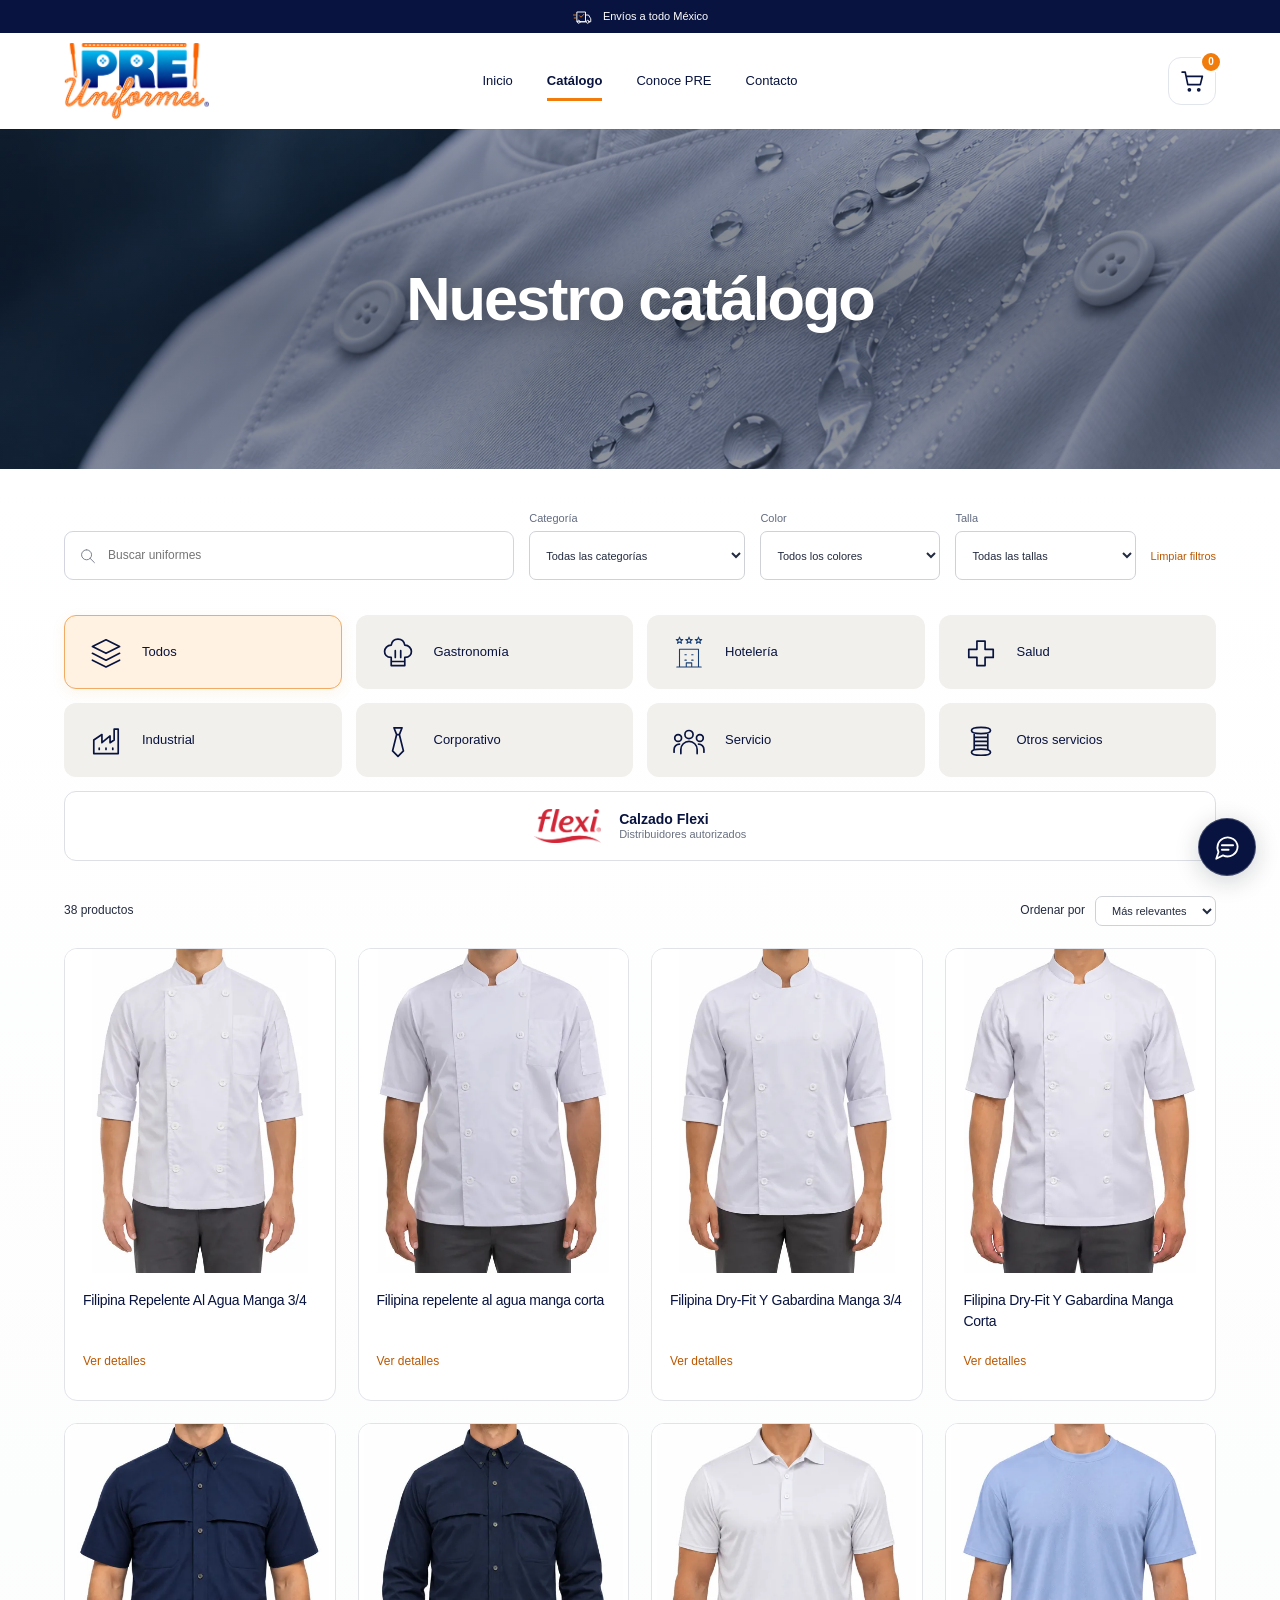
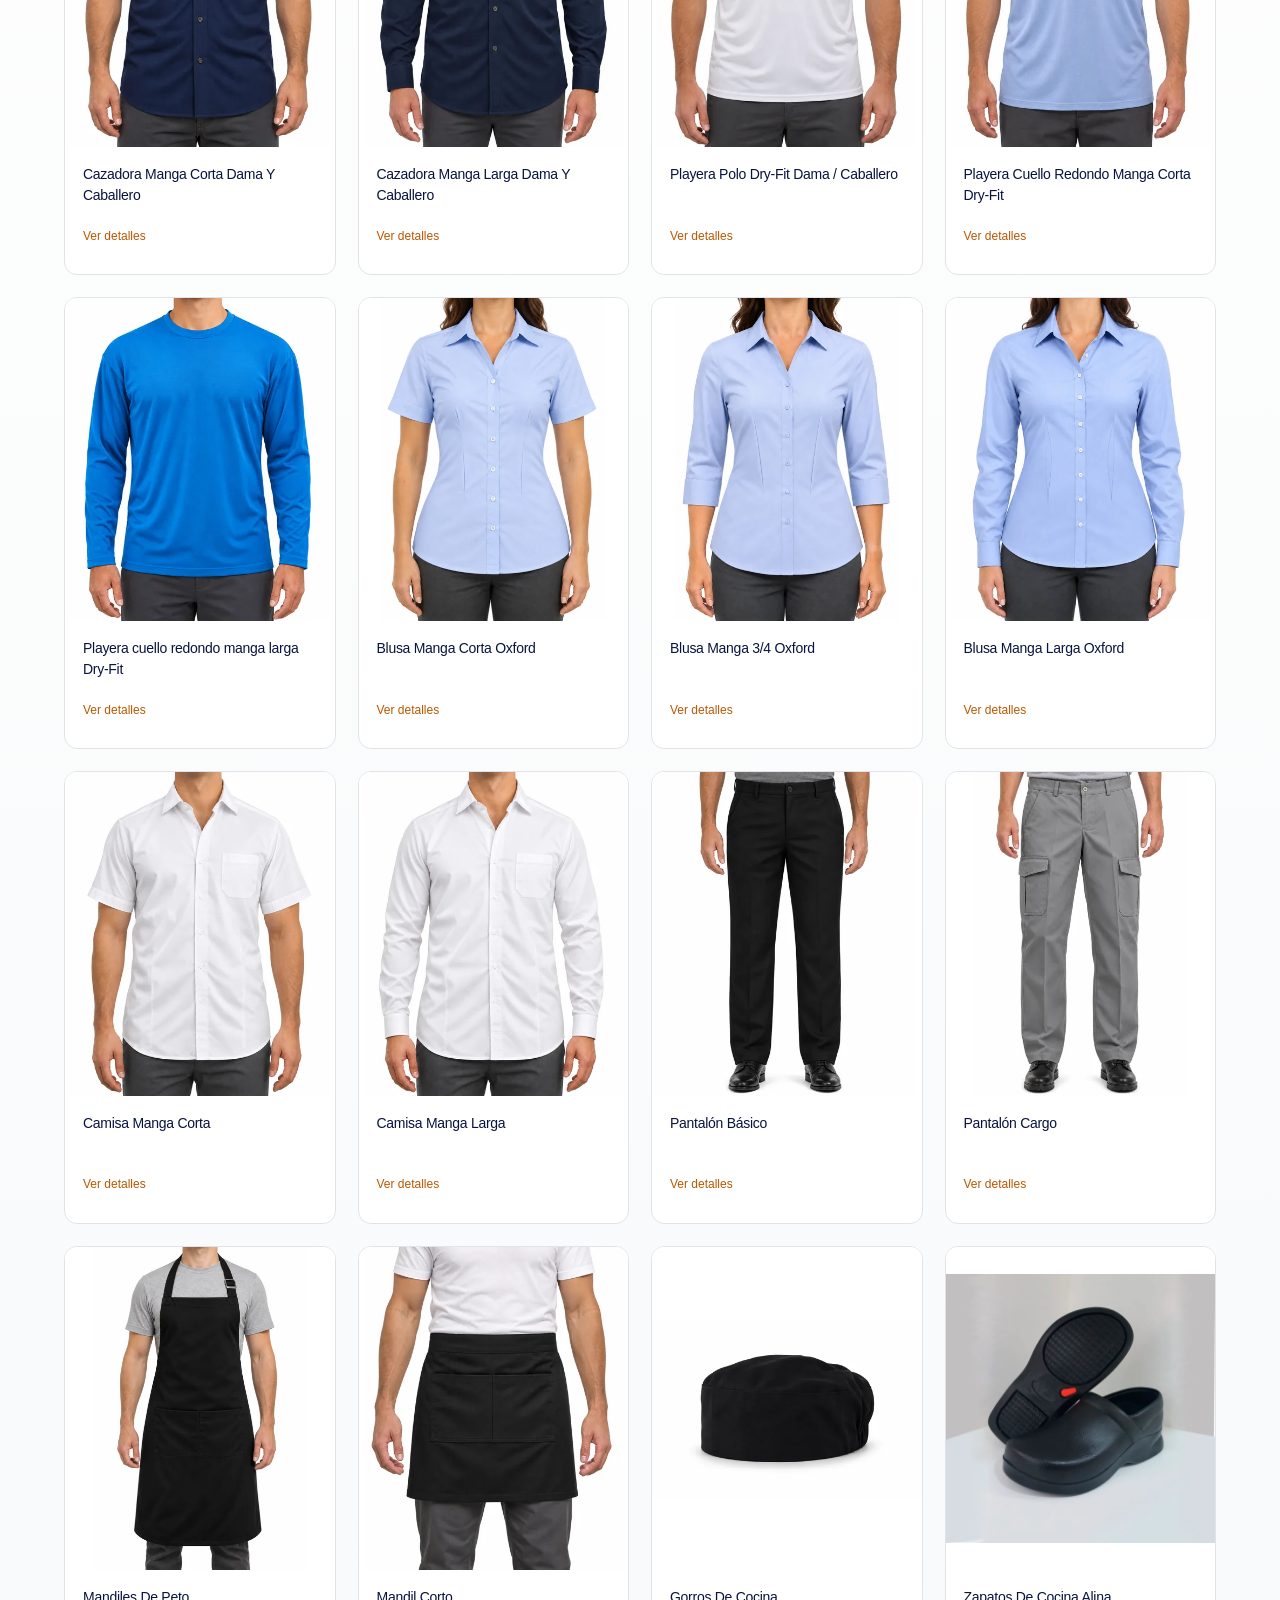
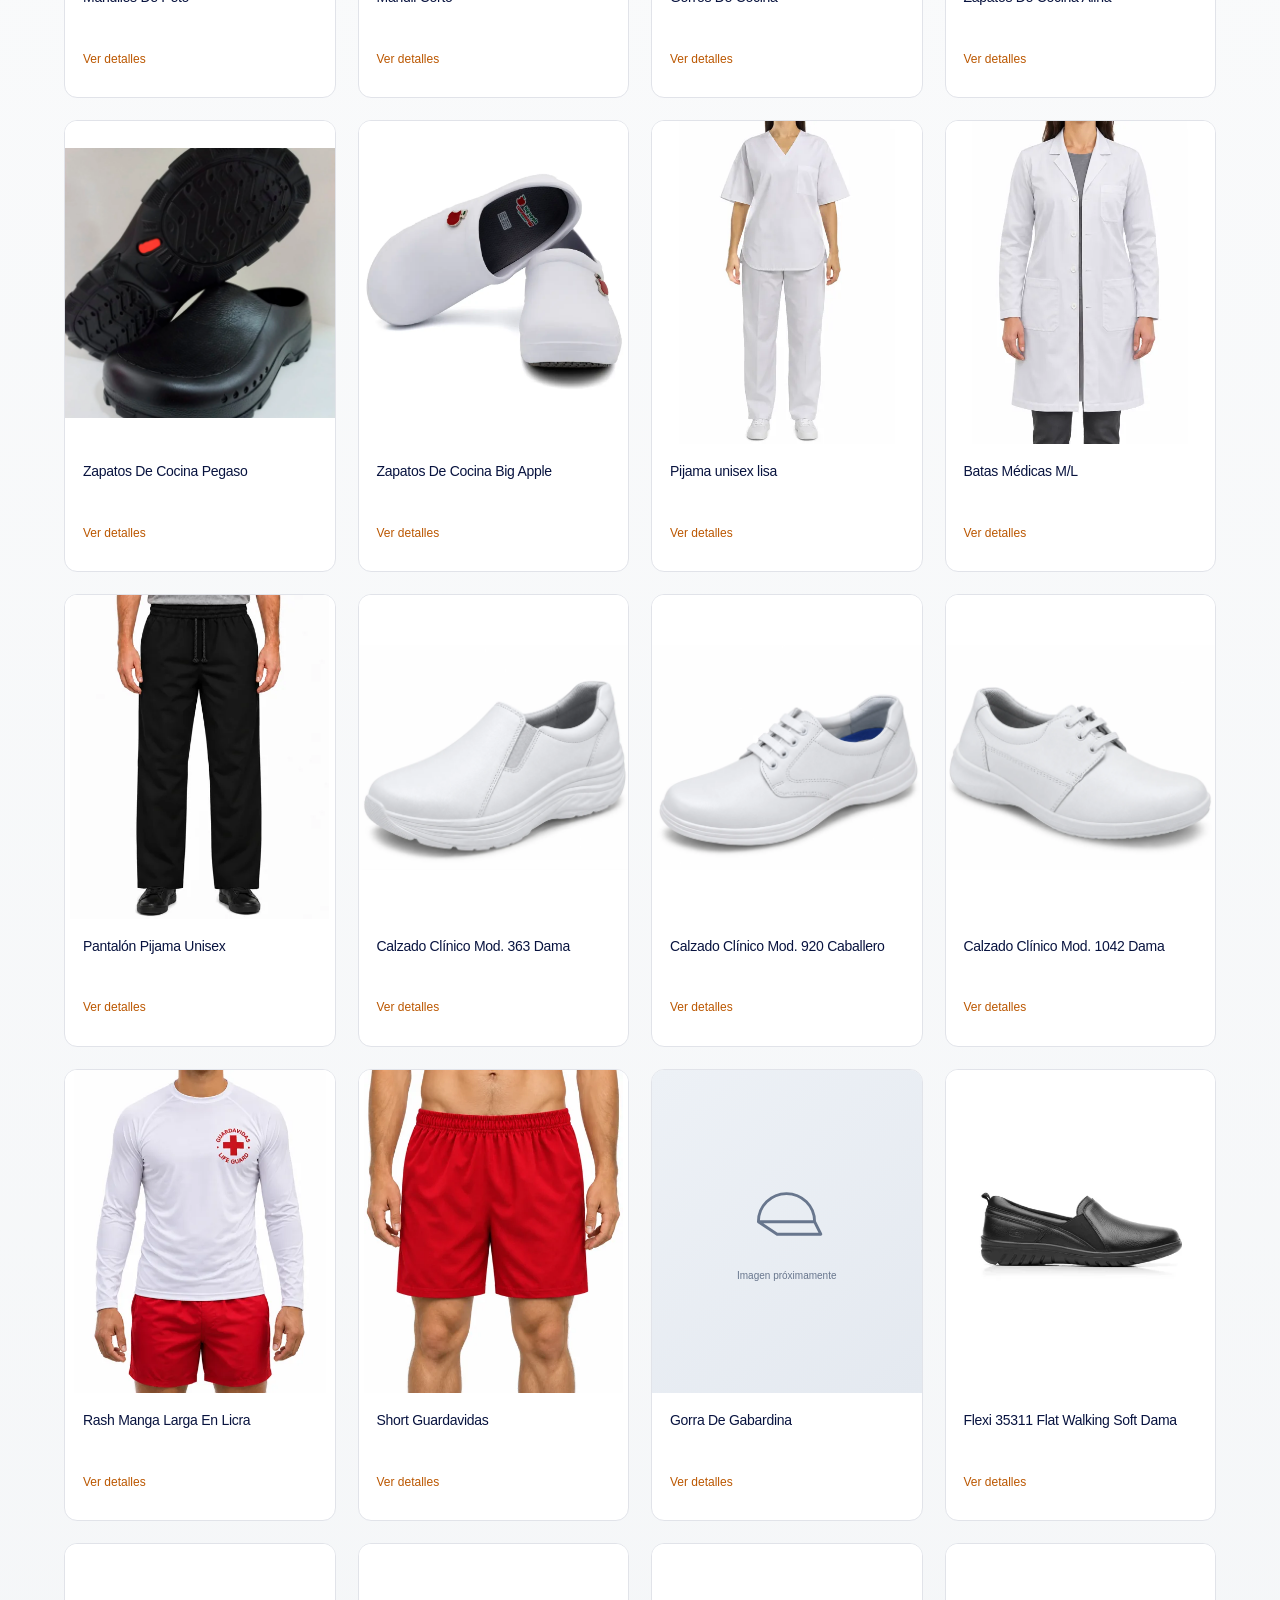
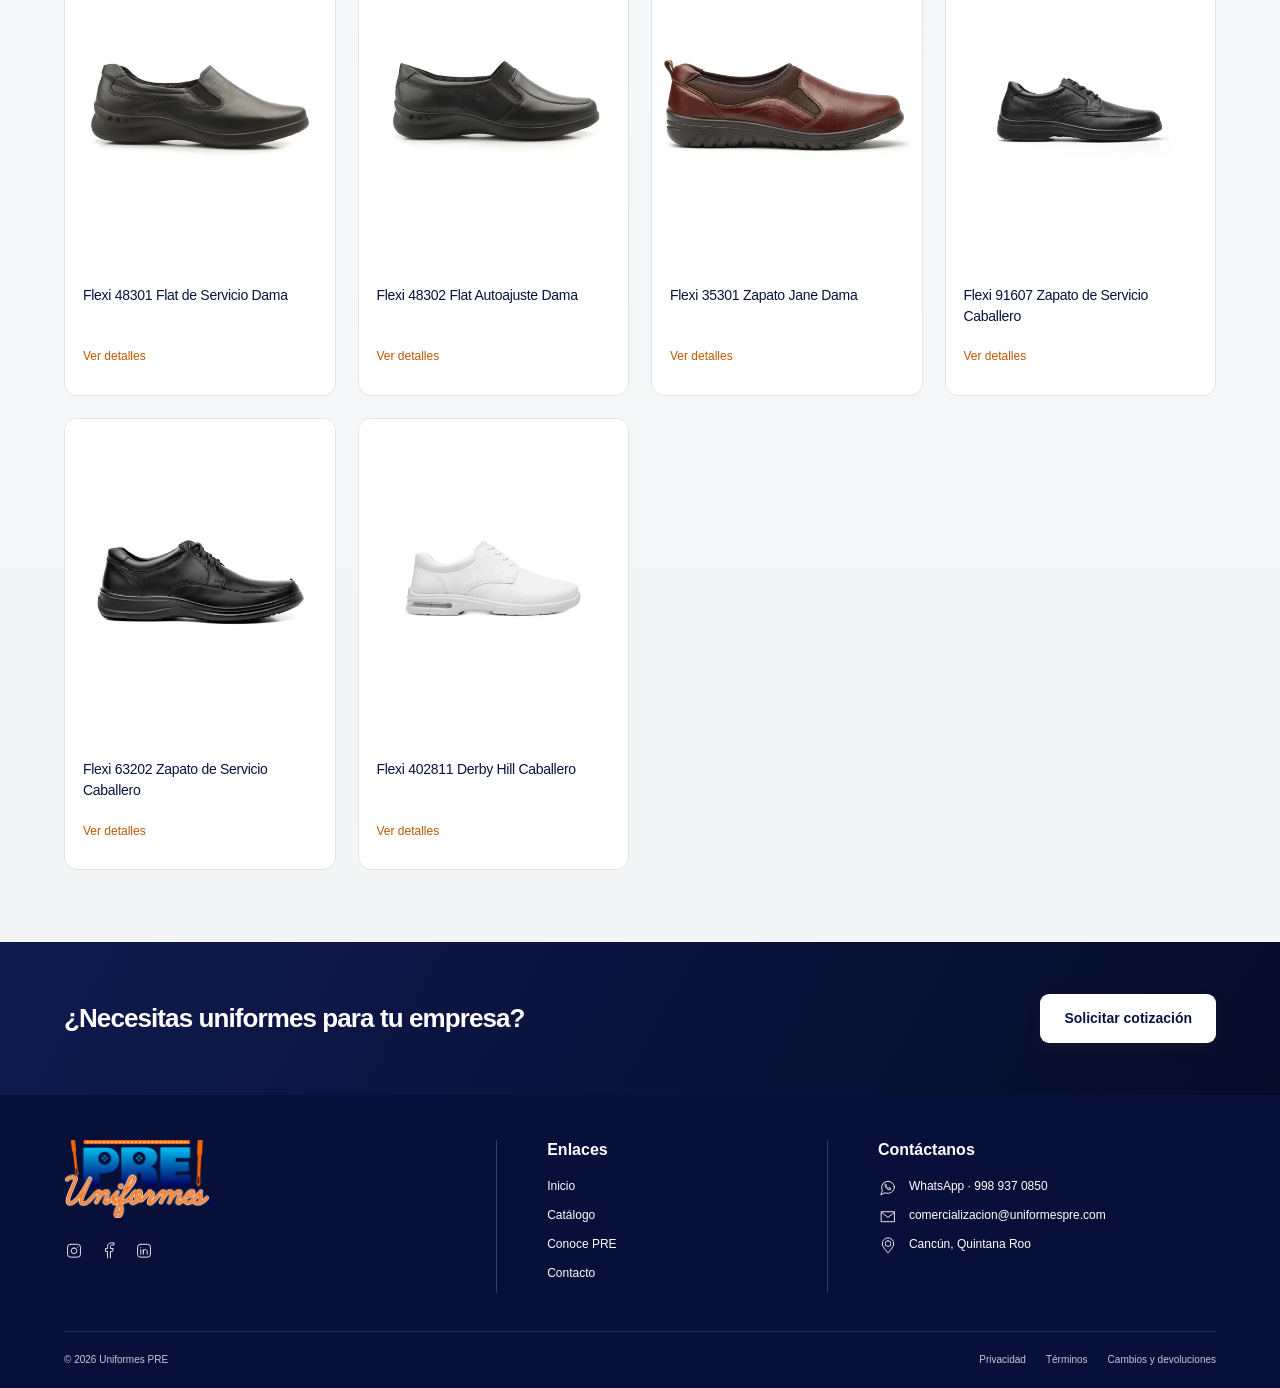
==== commit eb1b6c13: "Agrega LinkedIn y colores de la gorra de gabardina Co-Authored-By: Claude Opus 5.5 <noreply@anthropi" ====
--- a/catalogo.html
+++ b/catalogo.html
@@ -1 +1 @@
-<!doctype html><html lang="es"><head><meta charset="utf-8"><meta http-equiv="Content-Security-Policy" content="default-src 'none'; script-src 'self'; script-src-attr 'none'; style-src 'self' 'unsafe-inline' https://fonts.googleapis.com; img-src 'self'; media-src 'self'; font-src https://fonts.gstatic.com; frame-src https://maps.google.com https://www.google.com; connect-src 'none'; object-src 'none'; base-uri 'none'; form-action 'none'; upgrade-insecure-requests"><meta name="referrer" content="no-referrer"><meta name="viewport" content="width=device-width,initial-scale=1"><meta name="description" content="Uniformes PRE. Uniformes, confección y bordado para tu equipo en Cancún. Envíos a todo México."><meta name="theme-color" content="#081545"><link rel="icon" href="favicon.ico" sizes="48x48"><link rel="icon" type="image/png" sizes="32x32" href="assets/brand/favicon-32.png"><link rel="icon" type="image/png" sizes="192x192" href="assets/brand/favicon-192.png"><link rel="apple-touch-icon" href="assets/brand/apple-touch-icon.png"><title>Catálogo | Uniformes PRE</title><link rel="preconnect" href="https://fonts.googleapis.com"><link rel="preconnect" href="https://fonts.gstatic.com" crossorigin><link href="https://fonts.googleapis.com/css2?family=Poppins:wght@400;500;600;700&display=swap" rel="stylesheet"><link rel="stylesheet" href="styles.css?v=20261117-terminos"><script src="security.js?v=20261117-terminos" defer></script><script src="site-config.js?v=20261117-terminos" defer></script><script src="catalog-data.js?v=20261117-terminos" defer></script><script src="quote-engine.js?v=20261117-terminos" defer></script><script src="quote-cart.js?v=20261117-terminos" defer></script><script src="app.js?v=20261117-terminos" defer></script><script src="support-data.js?v=20261117-terminos" defer></script><script src="support-chat.js?v=20261117-terminos" defer></script></head><body data-view="catalogo"><a class="skip-link" href="#main">Ir al contenido</a><div class="announcement"><svg class="icon icon-truck" viewBox="-2 -3 28 28" fill="none" stroke="currentColor" stroke-width="1.25" stroke-linecap="round" stroke-linejoin="round" aria-hidden="true"><path d="M5 5h11v13H5zM16 9h4l3 5v4h-3M9 18h7M9 18a2 2 0 1 0 0 .01M21 18a2 2 0 1 0 0 .01"/><path class="icon-accent" d="M0 9h3m-2 4h2M8 10l2 2 4-4"/></svg><span data-announcement>Envíos a todo México</span></div><header class="site-header"><a class="brand" href="index.html" aria-label="Uniformes PRE, inicio"><img src="assets/brand/pre-logo-transparent.png" alt="Uniformes PRE" width="280" height="147"></a><button class="menu-toggle" aria-expanded="false" aria-controls="site-nav" aria-label="Abrir menú"><span></span><span></span><span></span></button><nav id="site-nav" aria-label="Navegación principal"><a href="index.html" >Inicio</a><a href="catalogo.html" aria-current=page>Catálogo</a><a href="quienes-somos.html" >Conoce PRE</a><a href="contacto.html" >Contacto</a></nav><button type="button" class="header-cart" data-open-cart aria-label="Abrir carrito: 0 piezas" aria-haspopup="dialog"><svg class="icon" viewBox="0 0 24 24" fill="none" stroke="currentColor" stroke-width="1.6" stroke-linecap="round" stroke-linejoin="round" aria-hidden="true"><path d="M2 3h3l2.5 12h12l2-8H6M9 21a1 1 0 1 0 0-2 1 1 0 0 0 0 2m9 0a1 1 0 1 0 0-2 1 1 0 0 0 0 2"/></svg><span data-cart-count>0</span></button></header><main id="main"><section class="catalog-hero" aria-labelledby="catalog-title"><img class="catalog-hero-photo" src="assets/images/filipina-hero.webp" alt="Filipina blanca con repelencia al agua" width="1672" height="941" fetchpriority="high"><div class="catalog-hero-shade"></div><h1 id="catalog-title">Nuestro catálogo</h1></section><section class="section catalog-section"><div class="container"><div class="catalog-tools"><label class="search-field"><svg class="icon icon-search" viewBox="-2 -3 28 28" fill="none" stroke="currentColor" stroke-width="1.25" stroke-linecap="round" stroke-linejoin="round" aria-hidden="true"><path d="M10 3a7 7 0 1 0 0 14 7 7 0 0 0 0-14m5 12 6 6"/></svg><input id="catalog-search" type="search" placeholder="Buscar uniformes" aria-label="Buscar en el catálogo"></label><label class="filter-select"><span>Categoría</span><select id="category-filter"><option value="todos">Todas las categorías</option><option value="restaurante">Gastronomía</option><option value="hoteleria">Hotelería</option><option value="salud">Salud</option><option value="industrial">Industrial</option><option value="corporativo">Corporativo</option><option value="servicios">Servicio</option><option value="flexi">Calzado Flexi</option><option value="otros-servicios">Otros servicios</option></select></label><label class="filter-select"><span>Color</span><select id="color-filter"><option value="todos">Todos los colores</option></select></label><label class="filter-select"><span>Talla</span><select id="size-filter"><option value="todos">Todas las tallas</option></select></label><button class="text-button" data-clear-search>Limpiar filtros</button></div><div class="catalog-categories" aria-label="Filtrar por categoría"><button data-filter="todos" aria-pressed="true"><svg class="icon icon-layers" viewBox="-2 -3 28 28" fill="none" stroke="currentColor" stroke-width="1.25" stroke-linecap="round" stroke-linejoin="round" aria-hidden="true"><path d="m12 2 10 5-10 5L2 7zm-10 10 10 5 10-5M2 17l10 5 10-5"/></svg><span>Todos</span></button><button data-filter="restaurante" aria-pressed="false"><svg class="icon icon-chef" viewBox="-2 -3 28 28" fill="none" stroke="currentColor" stroke-width="1.25" stroke-linecap="round" stroke-linejoin="round" aria-hidden="true"><path d="M7 15v6h10v-6M7 18h10M7 15C0 15 1 6 7 6c1-6 9-6 10 0 6 0 7 9 0 9M10 10v5m4-5v5"/></svg><span>Gastronomía</span></button><button data-filter="hoteleria" aria-pressed="false"><svg class="icon icon-hotel" viewBox="-2 -3 28 28" fill="none" stroke="currentColor" stroke-width="1.25" stroke-linecap="round" stroke-linejoin="round" aria-hidden="true"><path d="M5 22V9h14v13M3 22h18M9 13h1m4 0h1m-6 4h1m4 0h1m-5 5v-3h4v3 M5 0l.6 1.7 1.8.1-1.4 1.1.5 1.7L5 3.6l-1.5 1 .5-1.7-1.4-1.1 1.8-.1z M12 0l.6 1.7 1.8.1-1.4 1.1.5 1.7-1.5-1-1.5 1 .5-1.7-1.4-1.1 1.8-.1z M19 0l.6 1.7 1.8.1-1.4 1.1.5 1.7-1.5-1-1.5 1 .5-1.7-1.4-1.1 1.8-.1z"/></svg><span>Hotelería</span></button><button data-filter="salud" aria-pressed="false"><svg class="icon icon-health" viewBox="-2 -3 28 28" fill="none" stroke="currentColor" stroke-width="1.25" stroke-linecap="round" stroke-linejoin="round" aria-hidden="true"><path d="M9 3h6v6h6v6h-6v6H9v-6H3V9h6z"/></svg><span>Salud</span></button><button data-filter="industrial" aria-pressed="false"><svg class="icon icon-industry" viewBox="-2 -3 28 28" fill="none" stroke="currentColor" stroke-width="1.25" stroke-linecap="round" stroke-linejoin="round" aria-hidden="true"><path d="M3 21V11l6-4v6l6-5v5l3-2V3h3v18zM7 17v1m5-1v1m5-1v1"/></svg><span>Industrial</span></button><button data-filter="corporativo" aria-pressed="false"><svg class="icon icon-tie" viewBox="-2 -3 28 28" fill="none" stroke="currentColor" stroke-width="1.25" stroke-linecap="round" stroke-linejoin="round" aria-hidden="true"><path d="m9 2 6 0-2 5 3 12-4 4-4-4 3-12zM11 7h2"/></svg><span>Corporativo</span></button><button data-filter="servicios" aria-pressed="false"><svg class="icon icon-people" viewBox="-2 -3 28 28" fill="none" stroke="currentColor" stroke-width="1.25" stroke-linecap="round" stroke-linejoin="round" aria-hidden="true"><path d="M12 10a3 3 0 1 0 0-6 3 3 0 0 0 0 6M6 21v-3a6 6 0 0 1 12 0v3M4 12a2.5 2.5 0 1 0 0-5 2.5 2.5 0 0 0 0 5M1 20v-2a4 4 0 0 1 4-4m15-2a2.5 2.5 0 1 0 0-5 2.5 2.5 0 0 0 0 5m-1 2a4 4 0 0 1 4 4v2"/></svg><span>Servicio</span></button><button data-filter="otros-servicios" aria-pressed="false"><svg class="icon icon-spool" viewBox="-2 -3 28 28" fill="none" stroke="currentColor" stroke-width="1.25" stroke-linecap="round" stroke-linejoin="round" aria-hidden="true"><path d="M5 4c0-3 14-3 14 0s-14 3-14 0m0 16c0 3 14 3 14 0M7 6v12m10-12v12M5 20c0-3 14-3 14 0M8 9h8m-8 3h8m-8 3h8"/></svg><span>Otros servicios</span></button><button data-filter="flexi" class="brand-filter" aria-pressed="false"><img src="assets/brand/flexi-logo.png" alt="" width="60" height="30"><span>Calzado Flexi<small>Distribuidores autorizados</small></span></button></div><div class="brand-banner" data-brand-banner hidden><img src="assets/brand/flexi-logo.png" alt="Flexi" width="148" height="74"><div><h2>Calzado Flexi</h2><p>Somos distribuidores autorizados Flexi. Calzado de piel cómodo para servicio, salud y uso diario de tu equipo.</p></div></div><div class="catalog-meta"><p id="catalog-count" role="status"></p><label>Ordenar por <select id="catalog-sort"><option value="relevancia">Más relevantes</option><option value="nombre">Nombre: A a Z</option></select></label></div><div class="catalog-grid" id="catalog-grid"></div><div class="empty-state" hidden><h2>No encontramos coincidencias</h2><p>Prueba otra palabra o limpia los filtros.</p></div></div></section><section class="cta-band compact"><div class="container"><h2>¿Necesitas uniformes para tu empresa?</h2><a class="button button-light" href="contacto.html">Solicitar cotización</a></div></section></main><footer class="site-footer"><div class="container footer-grid"><div><img class="footer-logo" src="assets/brand/pre-logo-transparent.png" alt="Uniformes PRE" width="280" height="147"><div class="social-links"><a href="https://www.instagram.com/uniformespre/" target="_blank" rel="noopener noreferrer" aria-label="Instagram de Uniformes PRE"><svg class="icon icon-instagram" viewBox="-2 -3 28 28" fill="none" stroke="currentColor" stroke-width="1.25" stroke-linecap="round" stroke-linejoin="round" aria-hidden="true"><path d="M7 3h10a4 4 0 0 1 4 4v10a4 4 0 0 1-4 4H7a4 4 0 0 1-4-4V7a4 4 0 0 1 4-4m5 5a4 4 0 1 0 0 8 4 4 0 0 0 0-8m5-1h.01"/></svg></a><a href="https://www.facebook.com/uniformespree" target="_blank" rel="noopener noreferrer" aria-label="Facebook de Uniformes PRE"><svg class="icon icon-facebook" viewBox="-2 -3 28 28" fill="none" stroke="currentColor" stroke-width="1.25" stroke-linecap="round" stroke-linejoin="round" aria-hidden="true"><path d="M14 22v-9h3l1-4h-4V6c0-1 1-2 3-2h2V1h-3c-4 0-6 2-6 5v3H7v4h3v9"/></svg></a></div></div><div><h2>Enlaces</h2><a href="index.html" >Inicio</a><a href="catalogo.html" aria-current=page>Catálogo</a><a href="quienes-somos.html" >Conoce PRE</a><a href="contacto.html" >Contacto</a></div><div><h2>Contáctanos</h2><a href="https://wa.me/529989370850" target="_blank" rel="noopener noreferrer"><svg class="icon icon-chat" viewBox="-2 -3 28 28" fill="none" stroke="currentColor" stroke-width="1.25" stroke-linecap="round" stroke-linejoin="round" aria-hidden="true"><path d="M21 11a9 9 0 0 1-13 8l-6 3 2-6A9 9 0 1 1 21 11zM8 7c-2 2 3 8 7 8l1-2-3-1-1 1-3-3 1-1z"/></svg> WhatsApp · 998 937 0850</a><a href="mailto:comercializacion@uniformespre.com"><svg class="icon icon-mail" viewBox="-2 -3 28 28" fill="none" stroke="currentColor" stroke-width="1.25" stroke-linecap="round" stroke-linejoin="round" aria-hidden="true"><path d="M3 5h18v14H3zM3 6l9 7 9-7"/></svg> comercializacion@uniformespre.com</a><a href="contacto.html#ubicacion"><svg class="icon icon-pin" viewBox="-2 -3 28 28" fill="none" stroke="currentColor" stroke-width="1.25" stroke-linecap="round" stroke-linejoin="round" aria-hidden="true"><path d="M12 22S4 14 4 9a8 8 0 1 1 16 0c0 5-8 13-8 13m0-17a4 4 0 1 0 0 8 4 4 0 0 0 0-8"/></svg> Cancún, Quintana Roo</a></div></div><div class="container footer-bottom"><span>© 2026 Uniformes PRE</span><div><button data-legal="privacidad">Privacidad</button><button data-legal="terminos">Términos</button><button data-legal="devoluciones">Cambios y devoluciones</button></div></div></footer><dialog id="product-dialog" class="product-dialog"><div class="modal-bar"><button class="dialog-close" aria-label="Cerrar"><svg class="icon icon-close" viewBox="-2 -3 28 28" fill="none" stroke="currentColor" stroke-width="1.25" stroke-linecap="round" stroke-linejoin="round" aria-hidden="true"><path d="m6 6 12 12M6 18 18 6"/></svg></button></div><div data-product-content></div></dialog><dialog id="legal-dialog"><button class="dialog-close" aria-label="Cerrar"><svg class="icon icon-close" viewBox="-2 -3 28 28" fill="none" stroke="currentColor" stroke-width="1.25" stroke-linecap="round" stroke-linejoin="round" aria-hidden="true"><path d="m6 6 12 12M6 18 18 6"/></svg></button><div data-legal-content></div></dialog></body></html>+<!doctype html><html lang="es"><head><meta charset="utf-8"><meta http-equiv="Content-Security-Policy" content="default-src 'none'; script-src 'self'; script-src-attr 'none'; style-src 'self' 'unsafe-inline' https://fonts.googleapis.com; img-src 'self'; media-src 'self'; font-src https://fonts.gstatic.com; frame-src https://maps.google.com https://www.google.com; connect-src 'none'; object-src 'none'; base-uri 'none'; form-action 'none'; upgrade-insecure-requests"><meta name="referrer" content="no-referrer"><meta name="viewport" content="width=device-width,initial-scale=1"><meta name="description" content="Uniformes PRE. Uniformes, confección y bordado para tu equipo en Cancún. Envíos a todo México."><meta name="theme-color" content="#081545"><link rel="icon" href="favicon.ico" sizes="48x48"><link rel="icon" type="image/png" sizes="32x32" href="assets/brand/favicon-32.png"><link rel="icon" type="image/png" sizes="192x192" href="assets/brand/favicon-192.png"><link rel="apple-touch-icon" href="assets/brand/apple-touch-icon.png"><title>Catálogo | Uniformes PRE</title><link rel="preconnect" href="https://fonts.googleapis.com"><link rel="preconnect" href="https://fonts.gstatic.com" crossorigin><link href="https://fonts.googleapis.com/css2?family=Poppins:wght@400;500;600;700&display=swap" rel="stylesheet"><link rel="stylesheet" href="styles.css?v=20261117-linkedin"><script src="security.js?v=20261117-linkedin" defer></script><script src="site-config.js?v=20261117-linkedin" defer></script><script src="catalog-data.js?v=20261117-linkedin" defer></script><script src="quote-engine.js?v=20261117-linkedin" defer></script><script src="quote-cart.js?v=20261117-linkedin" defer></script><script src="app.js?v=20261117-linkedin" defer></script><script src="support-data.js?v=20261117-linkedin" defer></script><script src="support-chat.js?v=20261117-linkedin" defer></script></head><body data-view="catalogo"><a class="skip-link" href="#main">Ir al contenido</a><div class="announcement"><svg class="icon icon-truck" viewBox="-2 -3 28 28" fill="none" stroke="currentColor" stroke-width="1.25" stroke-linecap="round" stroke-linejoin="round" aria-hidden="true"><path d="M5 5h11v13H5zM16 9h4l3 5v4h-3M9 18h7M9 18a2 2 0 1 0 0 .01M21 18a2 2 0 1 0 0 .01"/><path class="icon-accent" d="M0 9h3m-2 4h2M8 10l2 2 4-4"/></svg><span data-announcement>Envíos a todo México</span></div><header class="site-header"><a class="brand" href="index.html" aria-label="Uniformes PRE, inicio"><img src="assets/brand/pre-logo-transparent.png" alt="Uniformes PRE" width="280" height="147"></a><button class="menu-toggle" aria-expanded="false" aria-controls="site-nav" aria-label="Abrir menú"><span></span><span></span><span></span></button><nav id="site-nav" aria-label="Navegación principal"><a href="index.html" >Inicio</a><a href="catalogo.html" aria-current=page>Catálogo</a><a href="quienes-somos.html" >Conoce PRE</a><a href="contacto.html" >Contacto</a></nav><button type="button" class="header-cart" data-open-cart aria-label="Abrir carrito: 0 piezas" aria-haspopup="dialog"><svg class="icon" viewBox="0 0 24 24" fill="none" stroke="currentColor" stroke-width="1.6" stroke-linecap="round" stroke-linejoin="round" aria-hidden="true"><path d="M2 3h3l2.5 12h12l2-8H6M9 21a1 1 0 1 0 0-2 1 1 0 0 0 0 2m9 0a1 1 0 1 0 0-2 1 1 0 0 0 0 2"/></svg><span data-cart-count>0</span></button></header><main id="main"><section class="catalog-hero" aria-labelledby="catalog-title"><img class="catalog-hero-photo" src="assets/images/filipina-hero.webp" alt="Filipina blanca con repelencia al agua" width="1672" height="941" fetchpriority="high"><div class="catalog-hero-shade"></div><h1 id="catalog-title">Nuestro catálogo</h1></section><section class="section catalog-section"><div class="container"><div class="catalog-tools"><label class="search-field"><svg class="icon icon-search" viewBox="-2 -3 28 28" fill="none" stroke="currentColor" stroke-width="1.25" stroke-linecap="round" stroke-linejoin="round" aria-hidden="true"><path d="M10 3a7 7 0 1 0 0 14 7 7 0 0 0 0-14m5 12 6 6"/></svg><input id="catalog-search" type="search" placeholder="Buscar uniformes" aria-label="Buscar en el catálogo"></label><label class="filter-select"><span>Categoría</span><select id="category-filter"><option value="todos">Todas las categorías</option><option value="restaurante">Gastronomía</option><option value="hoteleria">Hotelería</option><option value="salud">Salud</option><option value="industrial">Industrial</option><option value="corporativo">Corporativo</option><option value="servicios">Servicio</option><option value="flexi">Calzado Flexi</option><option value="otros-servicios">Otros servicios</option></select></label><label class="filter-select"><span>Color</span><select id="color-filter"><option value="todos">Todos los colores</option></select></label><label class="filter-select"><span>Talla</span><select id="size-filter"><option value="todos">Todas las tallas</option></select></label><button class="text-button" data-clear-search>Limpiar filtros</button></div><div class="catalog-categories" aria-label="Filtrar por categoría"><button data-filter="todos" aria-pressed="true"><svg class="icon icon-layers" viewBox="-2 -3 28 28" fill="none" stroke="currentColor" stroke-width="1.25" stroke-linecap="round" stroke-linejoin="round" aria-hidden="true"><path d="m12 2 10 5-10 5L2 7zm-10 10 10 5 10-5M2 17l10 5 10-5"/></svg><span>Todos</span></button><button data-filter="restaurante" aria-pressed="false"><svg class="icon icon-chef" viewBox="-2 -3 28 28" fill="none" stroke="currentColor" stroke-width="1.25" stroke-linecap="round" stroke-linejoin="round" aria-hidden="true"><path d="M7 15v6h10v-6M7 18h10M7 15C0 15 1 6 7 6c1-6 9-6 10 0 6 0 7 9 0 9M10 10v5m4-5v5"/></svg><span>Gastronomía</span></button><button data-filter="hoteleria" aria-pressed="false"><svg class="icon icon-hotel" viewBox="-2 -3 28 28" fill="none" stroke="currentColor" stroke-width="1.25" stroke-linecap="round" stroke-linejoin="round" aria-hidden="true"><path d="M5 22V9h14v13M3 22h18M9 13h1m4 0h1m-6 4h1m4 0h1m-5 5v-3h4v3 M5 0l.6 1.7 1.8.1-1.4 1.1.5 1.7L5 3.6l-1.5 1 .5-1.7-1.4-1.1 1.8-.1z M12 0l.6 1.7 1.8.1-1.4 1.1.5 1.7-1.5-1-1.5 1 .5-1.7-1.4-1.1 1.8-.1z M19 0l.6 1.7 1.8.1-1.4 1.1.5 1.7-1.5-1-1.5 1 .5-1.7-1.4-1.1 1.8-.1z"/></svg><span>Hotelería</span></button><button data-filter="salud" aria-pressed="false"><svg class="icon icon-health" viewBox="-2 -3 28 28" fill="none" stroke="currentColor" stroke-width="1.25" stroke-linecap="round" stroke-linejoin="round" aria-hidden="true"><path d="M9 3h6v6h6v6h-6v6H9v-6H3V9h6z"/></svg><span>Salud</span></button><button data-filter="industrial" aria-pressed="false"><svg class="icon icon-industry" viewBox="-2 -3 28 28" fill="none" stroke="currentColor" stroke-width="1.25" stroke-linecap="round" stroke-linejoin="round" aria-hidden="true"><path d="M3 21V11l6-4v6l6-5v5l3-2V3h3v18zM7 17v1m5-1v1m5-1v1"/></svg><span>Industrial</span></button><button data-filter="corporativo" aria-pressed="false"><svg class="icon icon-tie" viewBox="-2 -3 28 28" fill="none" stroke="currentColor" stroke-width="1.25" stroke-linecap="round" stroke-linejoin="round" aria-hidden="true"><path d="m9 2 6 0-2 5 3 12-4 4-4-4 3-12zM11 7h2"/></svg><span>Corporativo</span></button><button data-filter="servicios" aria-pressed="false"><svg class="icon icon-people" viewBox="-2 -3 28 28" fill="none" stroke="currentColor" stroke-width="1.25" stroke-linecap="round" stroke-linejoin="round" aria-hidden="true"><path d="M12 10a3 3 0 1 0 0-6 3 3 0 0 0 0 6M6 21v-3a6 6 0 0 1 12 0v3M4 12a2.5 2.5 0 1 0 0-5 2.5 2.5 0 0 0 0 5M1 20v-2a4 4 0 0 1 4-4m15-2a2.5 2.5 0 1 0 0-5 2.5 2.5 0 0 0 0 5m-1 2a4 4 0 0 1 4 4v2"/></svg><span>Servicio</span></button><button data-filter="otros-servicios" aria-pressed="false"><svg class="icon icon-spool" viewBox="-2 -3 28 28" fill="none" stroke="currentColor" stroke-width="1.25" stroke-linecap="round" stroke-linejoin="round" aria-hidden="true"><path d="M5 4c0-3 14-3 14 0s-14 3-14 0m0 16c0 3 14 3 14 0M7 6v12m10-12v12M5 20c0-3 14-3 14 0M8 9h8m-8 3h8m-8 3h8"/></svg><span>Otros servicios</span></button><button data-filter="flexi" class="brand-filter" aria-pressed="false"><img src="assets/brand/flexi-logo.png" alt="" width="60" height="30"><span>Calzado Flexi<small>Distribuidores autorizados</small></span></button></div><div class="brand-banner" data-brand-banner hidden><img src="assets/brand/flexi-logo.png" alt="Flexi" width="148" height="74"><div><h2>Calzado Flexi</h2><p>Somos distribuidores autorizados Flexi. Calzado de piel cómodo para servicio, salud y uso diario de tu equipo.</p></div></div><div class="catalog-meta"><p id="catalog-count" role="status"></p><label>Ordenar por <select id="catalog-sort"><option value="relevancia">Más relevantes</option><option value="nombre">Nombre: A a Z</option></select></label></div><div class="catalog-grid" id="catalog-grid"></div><div class="empty-state" hidden><h2>No encontramos coincidencias</h2><p>Prueba otra palabra o limpia los filtros.</p></div></div></section><section class="cta-band compact"><div class="container"><h2>¿Necesitas uniformes para tu empresa?</h2><a class="button button-light" href="contacto.html">Solicitar cotización</a></div></section></main><footer class="site-footer"><div class="container footer-grid"><div><img class="footer-logo" src="assets/brand/pre-logo-transparent.png" alt="Uniformes PRE" width="280" height="147"><div class="social-links"><a href="https://www.instagram.com/uniformespre/" target="_blank" rel="noopener noreferrer" aria-label="Instagram de Uniformes PRE"><svg class="icon icon-instagram" viewBox="-2 -3 28 28" fill="none" stroke="currentColor" stroke-width="1.25" stroke-linecap="round" stroke-linejoin="round" aria-hidden="true"><path d="M7 3h10a4 4 0 0 1 4 4v10a4 4 0 0 1-4 4H7a4 4 0 0 1-4-4V7a4 4 0 0 1 4-4m5 5a4 4 0 1 0 0 8 4 4 0 0 0 0-8m5-1h.01"/></svg></a><a href="https://www.facebook.com/uniformespree" target="_blank" rel="noopener noreferrer" aria-label="Facebook de Uniformes PRE"><svg class="icon icon-facebook" viewBox="-2 -3 28 28" fill="none" stroke="currentColor" stroke-width="1.25" stroke-linecap="round" stroke-linejoin="round" aria-hidden="true"><path d="M14 22v-9h3l1-4h-4V6c0-1 1-2 3-2h2V1h-3c-4 0-6 2-6 5v3H7v4h3v9"/></svg></a><a href="https://www.linkedin.com/company/uniformespre/" target="_blank" rel="noopener noreferrer" aria-label="LinkedIn de Uniformes PRE"><svg class="icon icon-linkedin" viewBox="-2 -3 28 28" fill="none" stroke="currentColor" stroke-width="1.25" stroke-linecap="round" stroke-linejoin="round" aria-hidden="true"><path d="M7 3h10a4 4 0 0 1 4 4v10a4 4 0 0 1-4 4H7a4 4 0 0 1-4-4V7a4 4 0 0 1 4-4M7.5 10.5V17M7.5 7.2v.1M11 17v-6.5M11 13.3c0-1.8 1.2-2.9 2.8-2.9 1.6 0 2.7 1 2.7 3V17"/></svg></a></div></div><div><h2>Enlaces</h2><a href="index.html" >Inicio</a><a href="catalogo.html" aria-current=page>Catálogo</a><a href="quienes-somos.html" >Conoce PRE</a><a href="contacto.html" >Contacto</a></div><div><h2>Contáctanos</h2><a href="https://wa.me/529989370850" target="_blank" rel="noopener noreferrer"><svg class="icon icon-chat" viewBox="-2 -3 28 28" fill="none" stroke="currentColor" stroke-width="1.25" stroke-linecap="round" stroke-linejoin="round" aria-hidden="true"><path d="M21 11a9 9 0 0 1-13 8l-6 3 2-6A9 9 0 1 1 21 11zM8 7c-2 2 3 8 7 8l1-2-3-1-1 1-3-3 1-1z"/></svg> WhatsApp · 998 937 0850</a><a href="mailto:comercializacion@uniformespre.com"><svg class="icon icon-mail" viewBox="-2 -3 28 28" fill="none" stroke="currentColor" stroke-width="1.25" stroke-linecap="round" stroke-linejoin="round" aria-hidden="true"><path d="M3 5h18v14H3zM3 6l9 7 9-7"/></svg> comercializacion@uniformespre.com</a><a href="contacto.html#ubicacion"><svg class="icon icon-pin" viewBox="-2 -3 28 28" fill="none" stroke="currentColor" stroke-width="1.25" stroke-linecap="round" stroke-linejoin="round" aria-hidden="true"><path d="M12 22S4 14 4 9a8 8 0 1 1 16 0c0 5-8 13-8 13m0-17a4 4 0 1 0 0 8 4 4 0 0 0 0-8"/></svg> Cancún, Quintana Roo</a></div></div><div class="container footer-bottom"><span>© 2026 Uniformes PRE</span><div><button data-legal="privacidad">Privacidad</button><button data-legal="terminos">Términos</button><button data-legal="devoluciones">Cambios y devoluciones</button></div></div></footer><dialog id="product-dialog" class="product-dialog"><div class="modal-bar"><button class="dialog-close" aria-label="Cerrar"><svg class="icon icon-close" viewBox="-2 -3 28 28" fill="none" stroke="currentColor" stroke-width="1.25" stroke-linecap="round" stroke-linejoin="round" aria-hidden="true"><path d="m6 6 12 12M6 18 18 6"/></svg></button></div><div data-product-content></div></dialog><dialog id="legal-dialog"><button class="dialog-close" aria-label="Cerrar"><svg class="icon icon-close" viewBox="-2 -3 28 28" fill="none" stroke="currentColor" stroke-width="1.25" stroke-linecap="round" stroke-linejoin="round" aria-hidden="true"><path d="m6 6 12 12M6 18 18 6"/></svg></button><div data-legal-content></div></dialog></body></html>
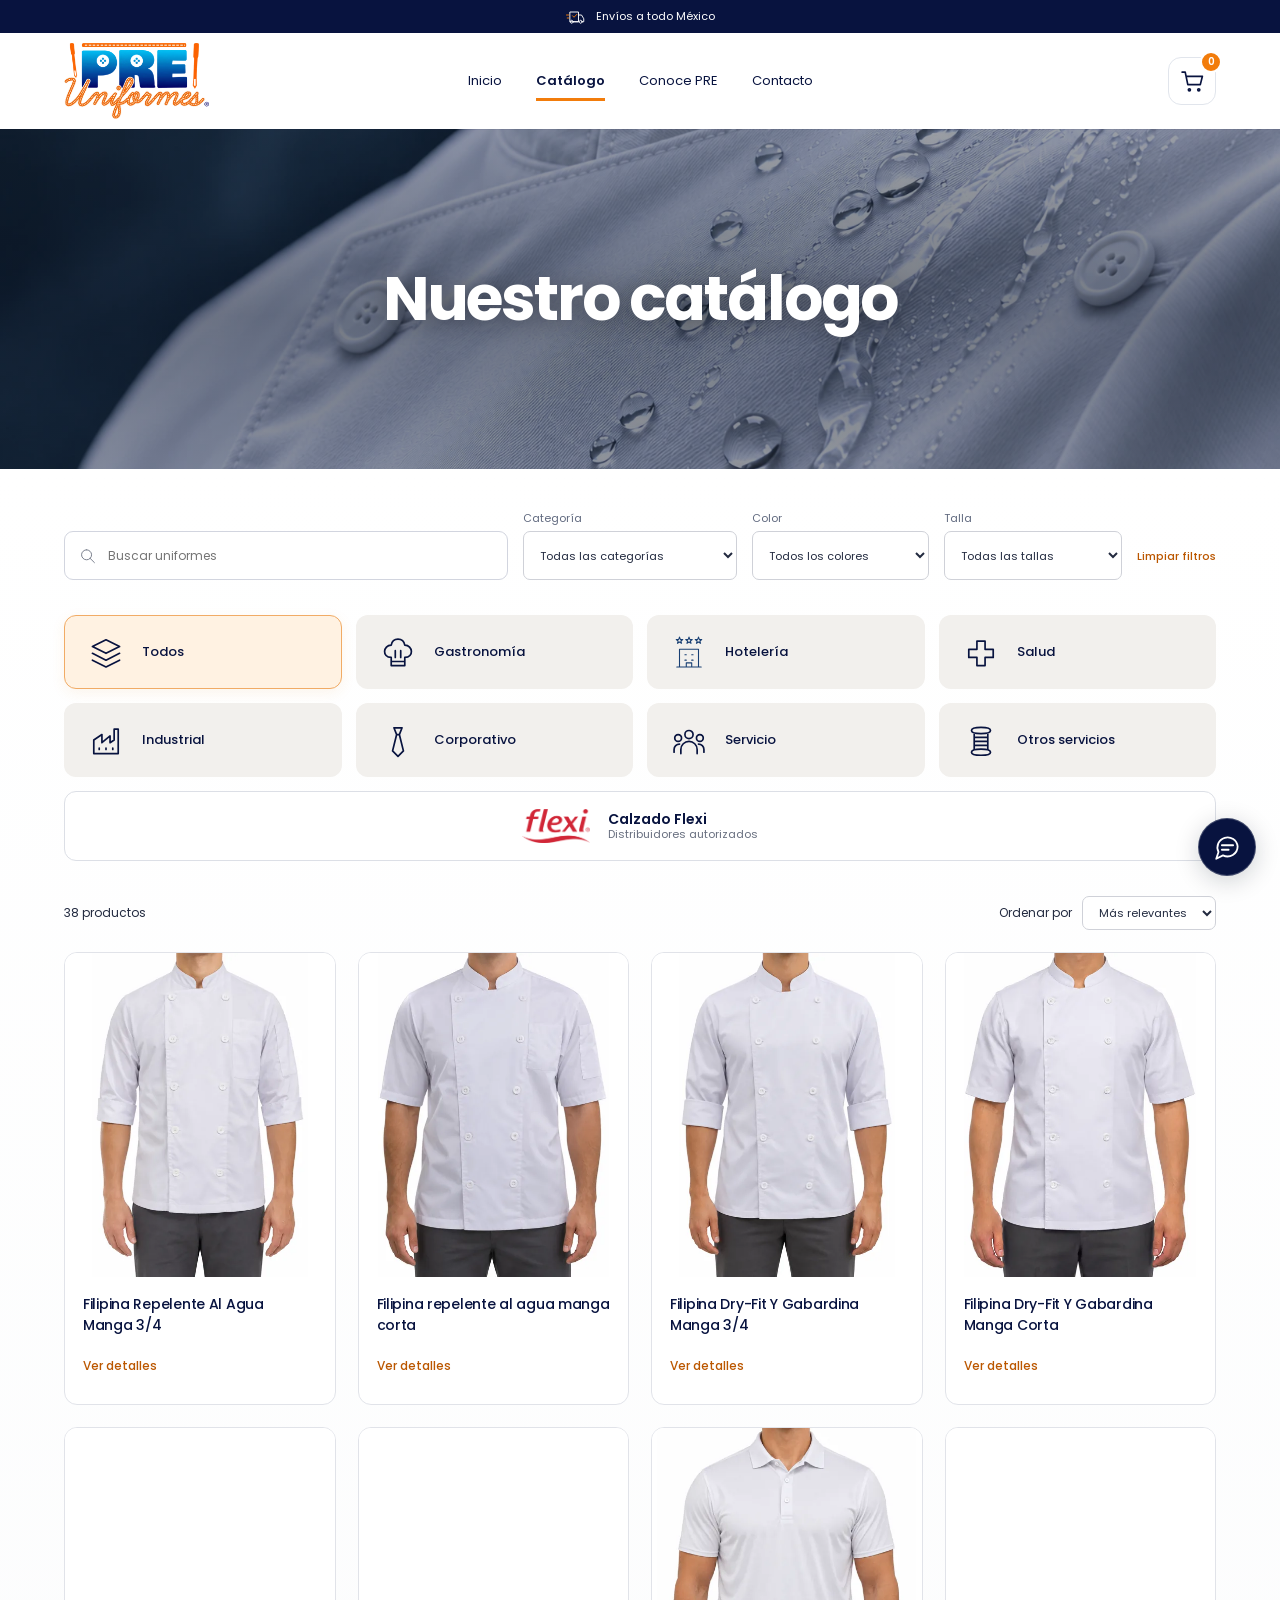
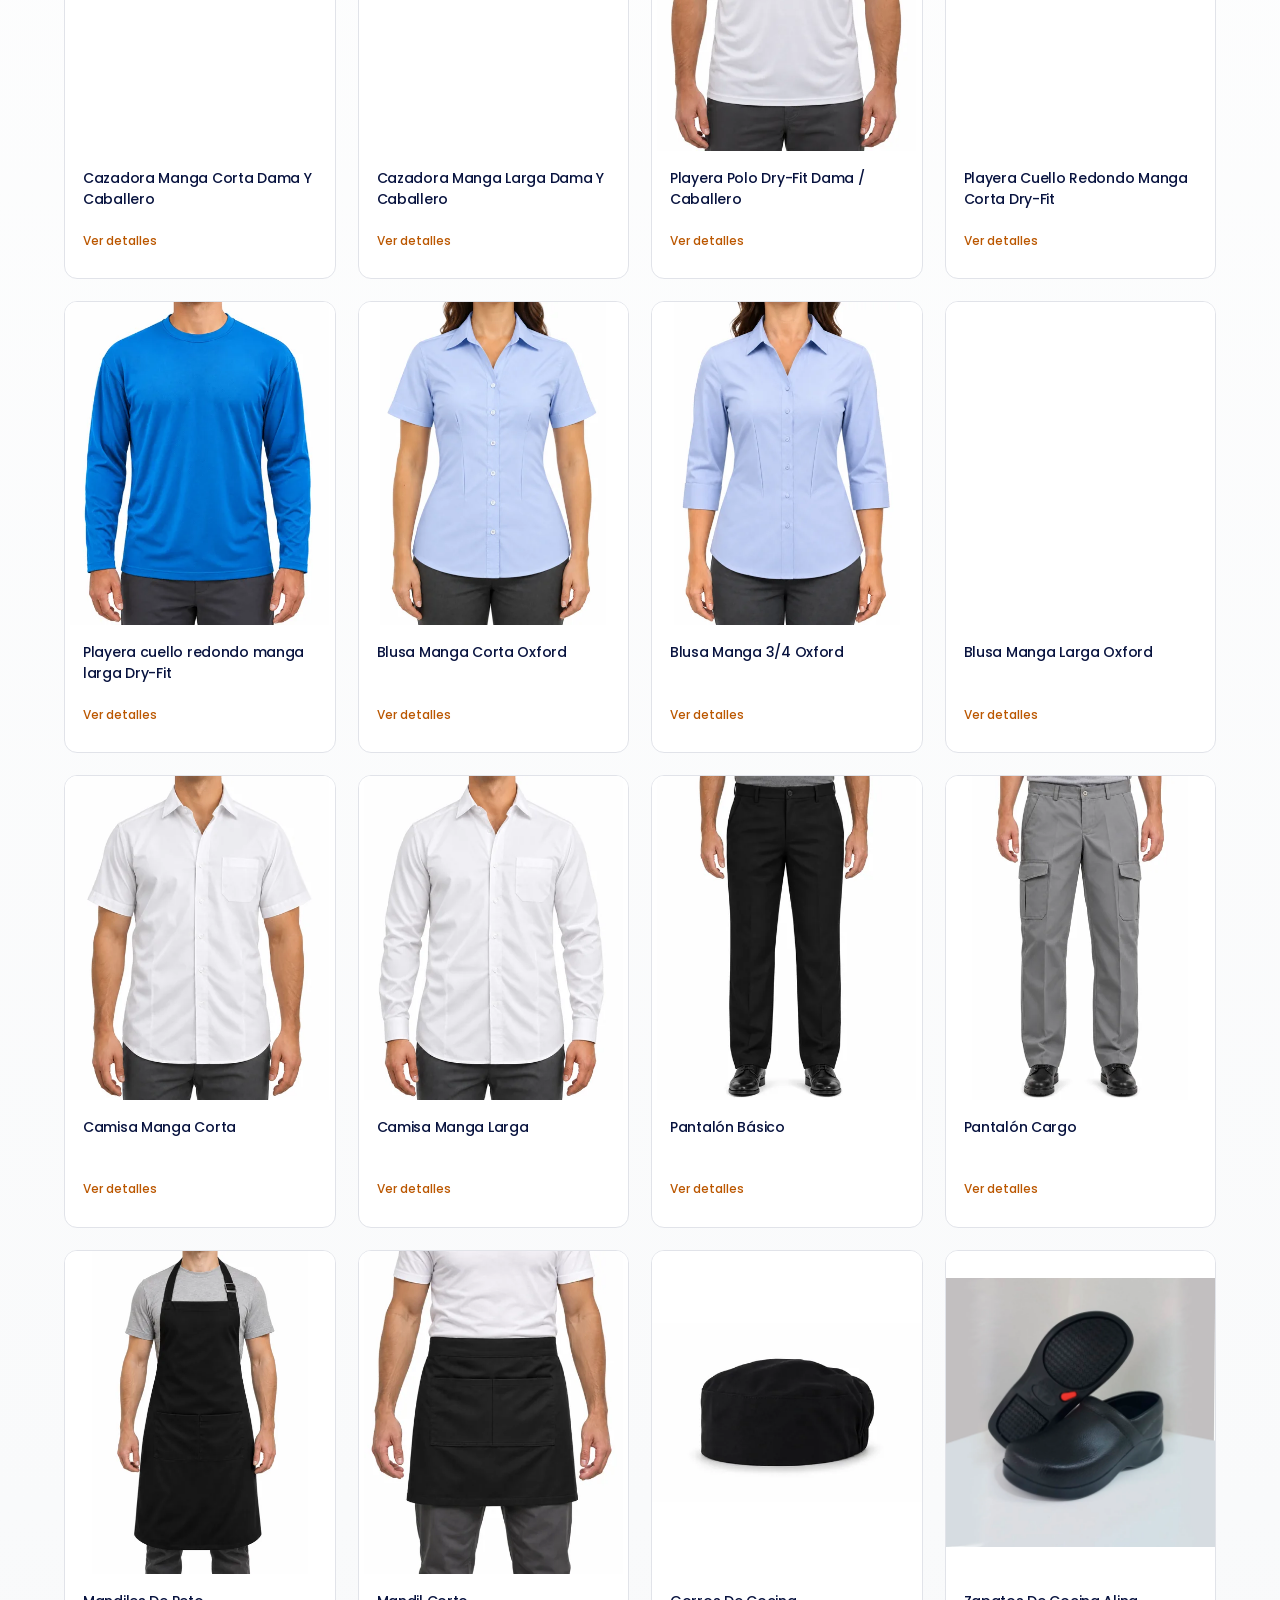
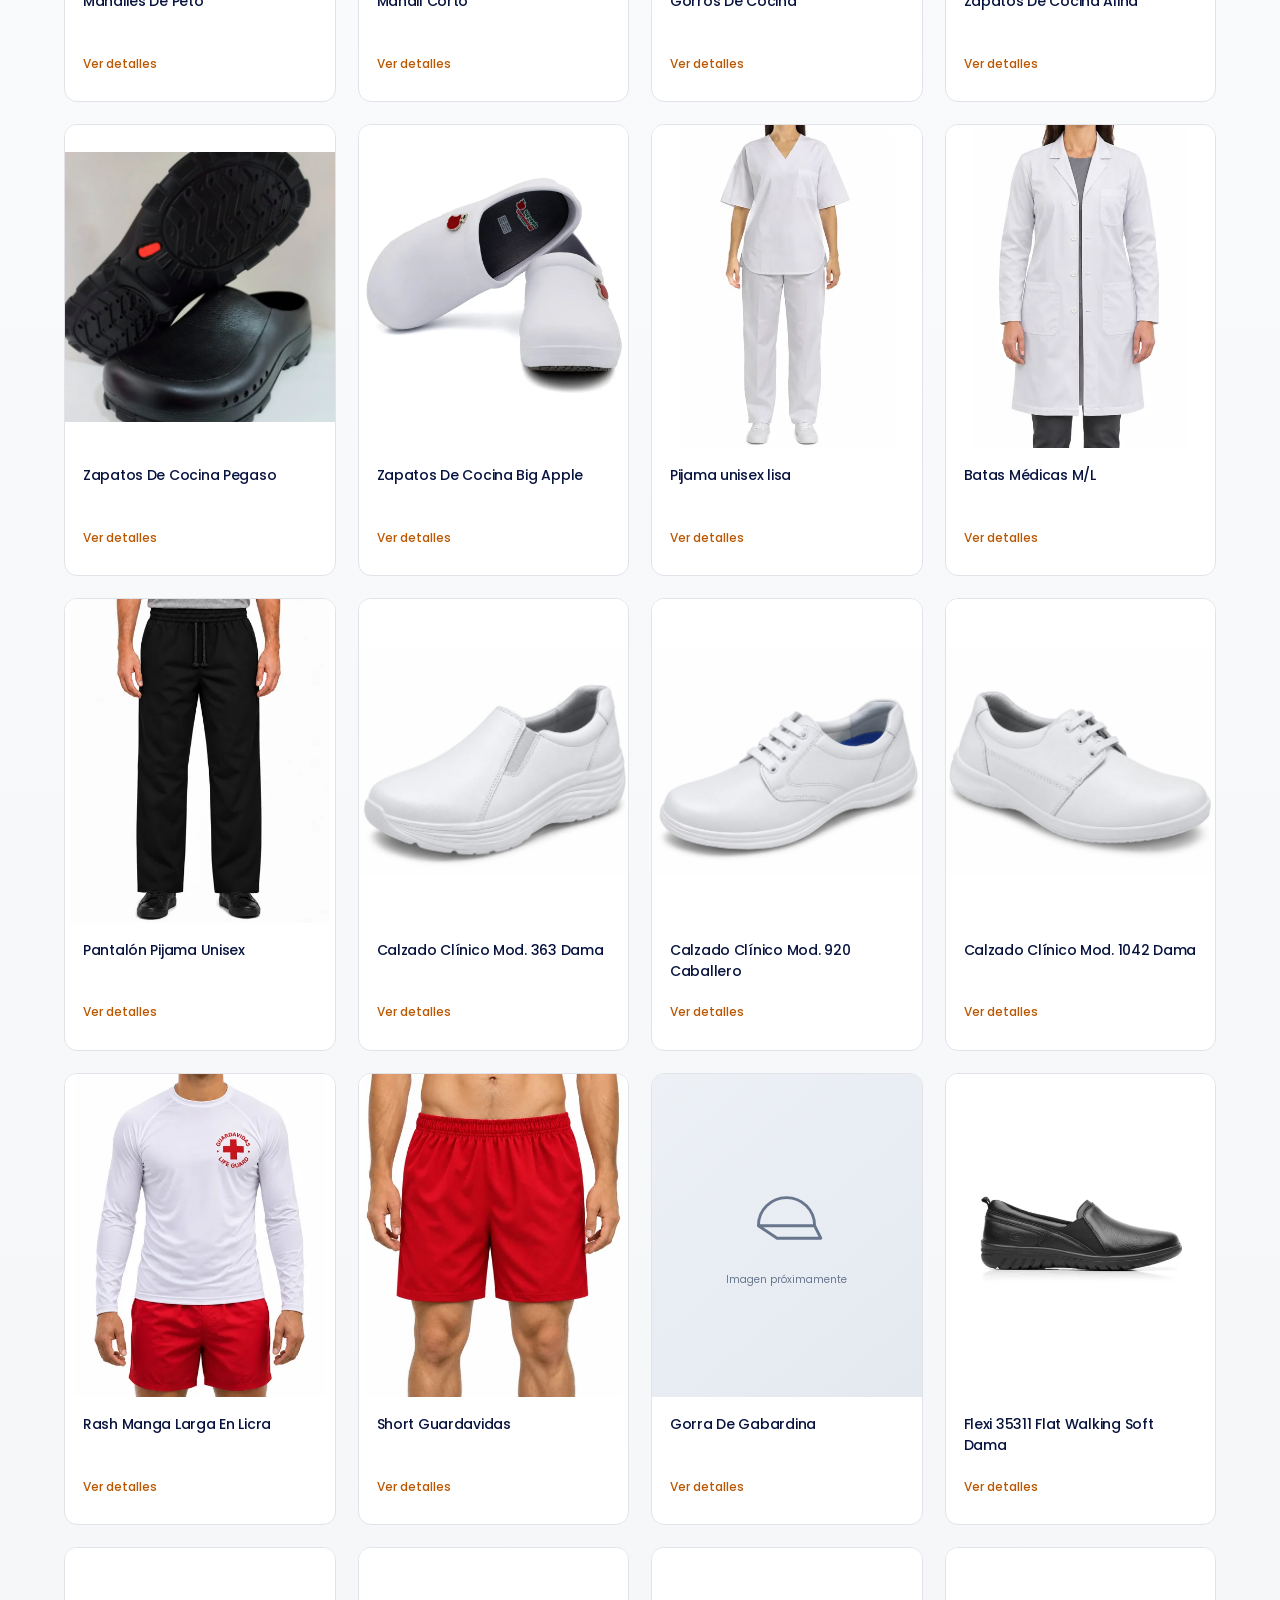
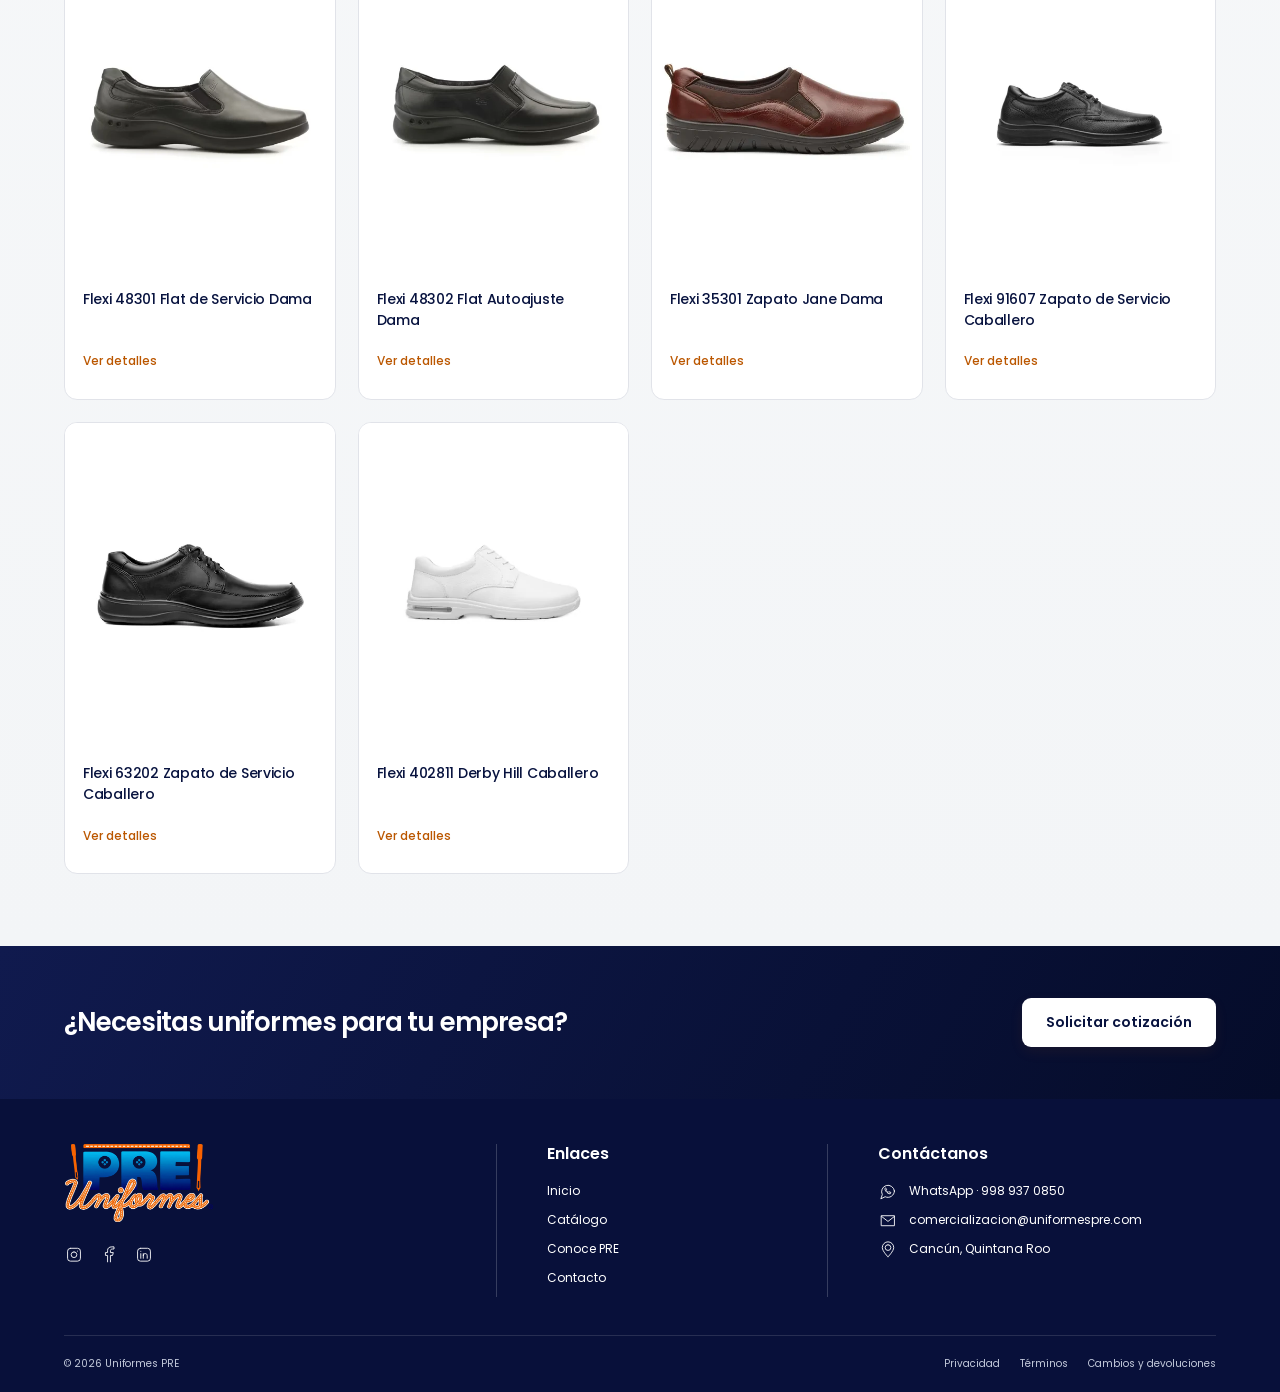
==== commit f3f6490e: "Mejoras de rendimiento, accesibilidad y SEO sin cambios visuales Co-Authored-By: Claude Opus 5.5 <no" ====
--- a/catalogo.html
+++ b/catalogo.html
@@ -1 +1 @@
-<!doctype html><html lang="es"><head><meta charset="utf-8"><meta http-equiv="Content-Security-Policy" content="default-src 'none'; script-src 'self'; script-src-attr 'none'; style-src 'self' 'unsafe-inline' https://fonts.googleapis.com; img-src 'self'; media-src 'self'; font-src https://fonts.gstatic.com; frame-src https://maps.google.com https://www.google.com; connect-src 'none'; object-src 'none'; base-uri 'none'; form-action 'none'; upgrade-insecure-requests"><meta name="referrer" content="no-referrer"><meta name="viewport" content="width=device-width,initial-scale=1"><meta name="description" content="Uniformes PRE. Uniformes, confección y bordado para tu equipo en Cancún. Envíos a todo México."><meta name="theme-color" content="#081545"><link rel="icon" href="favicon.ico" sizes="48x48"><link rel="icon" type="image/png" sizes="32x32" href="assets/brand/favicon-32.png"><link rel="icon" type="image/png" sizes="192x192" href="assets/brand/favicon-192.png"><link rel="apple-touch-icon" href="assets/brand/apple-touch-icon.png"><title>Catálogo | Uniformes PRE</title><link rel="preconnect" href="https://fonts.googleapis.com"><link rel="preconnect" href="https://fonts.gstatic.com" crossorigin><link href="https://fonts.googleapis.com/css2?family=Poppins:wght@400;500;600;700&display=swap" rel="stylesheet"><link rel="stylesheet" href="styles.css?v=20261117-linkedin"><script src="security.js?v=20261117-linkedin" defer></script><script src="site-config.js?v=20261117-linkedin" defer></script><script src="catalog-data.js?v=20261117-linkedin" defer></script><script src="quote-engine.js?v=20261117-linkedin" defer></script><script src="quote-cart.js?v=20261117-linkedin" defer></script><script src="app.js?v=20261117-linkedin" defer></script><script src="support-data.js?v=20261117-linkedin" defer></script><script src="support-chat.js?v=20261117-linkedin" defer></script></head><body data-view="catalogo"><a class="skip-link" href="#main">Ir al contenido</a><div class="announcement"><svg class="icon icon-truck" viewBox="-2 -3 28 28" fill="none" stroke="currentColor" stroke-width="1.25" stroke-linecap="round" stroke-linejoin="round" aria-hidden="true"><path d="M5 5h11v13H5zM16 9h4l3 5v4h-3M9 18h7M9 18a2 2 0 1 0 0 .01M21 18a2 2 0 1 0 0 .01"/><path class="icon-accent" d="M0 9h3m-2 4h2M8 10l2 2 4-4"/></svg><span data-announcement>Envíos a todo México</span></div><header class="site-header"><a class="brand" href="index.html" aria-label="Uniformes PRE, inicio"><img src="assets/brand/pre-logo-transparent.png" alt="Uniformes PRE" width="280" height="147"></a><button class="menu-toggle" aria-expanded="false" aria-controls="site-nav" aria-label="Abrir menú"><span></span><span></span><span></span></button><nav id="site-nav" aria-label="Navegación principal"><a href="index.html" >Inicio</a><a href="catalogo.html" aria-current=page>Catálogo</a><a href="quienes-somos.html" >Conoce PRE</a><a href="contacto.html" >Contacto</a></nav><button type="button" class="header-cart" data-open-cart aria-label="Abrir carrito: 0 piezas" aria-haspopup="dialog"><svg class="icon" viewBox="0 0 24 24" fill="none" stroke="currentColor" stroke-width="1.6" stroke-linecap="round" stroke-linejoin="round" aria-hidden="true"><path d="M2 3h3l2.5 12h12l2-8H6M9 21a1 1 0 1 0 0-2 1 1 0 0 0 0 2m9 0a1 1 0 1 0 0-2 1 1 0 0 0 0 2"/></svg><span data-cart-count>0</span></button></header><main id="main"><section class="catalog-hero" aria-labelledby="catalog-title"><img class="catalog-hero-photo" src="assets/images/filipina-hero.webp" alt="Filipina blanca con repelencia al agua" width="1672" height="941" fetchpriority="high"><div class="catalog-hero-shade"></div><h1 id="catalog-title">Nuestro catálogo</h1></section><section class="section catalog-section"><div class="container"><div class="catalog-tools"><label class="search-field"><svg class="icon icon-search" viewBox="-2 -3 28 28" fill="none" stroke="currentColor" stroke-width="1.25" stroke-linecap="round" stroke-linejoin="round" aria-hidden="true"><path d="M10 3a7 7 0 1 0 0 14 7 7 0 0 0 0-14m5 12 6 6"/></svg><input id="catalog-search" type="search" placeholder="Buscar uniformes" aria-label="Buscar en el catálogo"></label><label class="filter-select"><span>Categoría</span><select id="category-filter"><option value="todos">Todas las categorías</option><option value="restaurante">Gastronomía</option><option value="hoteleria">Hotelería</option><option value="salud">Salud</option><option value="industrial">Industrial</option><option value="corporativo">Corporativo</option><option value="servicios">Servicio</option><option value="flexi">Calzado Flexi</option><option value="otros-servicios">Otros servicios</option></select></label><label class="filter-select"><span>Color</span><select id="color-filter"><option value="todos">Todos los colores</option></select></label><label class="filter-select"><span>Talla</span><select id="size-filter"><option value="todos">Todas las tallas</option></select></label><button class="text-button" data-clear-search>Limpiar filtros</button></div><div class="catalog-categories" aria-label="Filtrar por categoría"><button data-filter="todos" aria-pressed="true"><svg class="icon icon-layers" viewBox="-2 -3 28 28" fill="none" stroke="currentColor" stroke-width="1.25" stroke-linecap="round" stroke-linejoin="round" aria-hidden="true"><path d="m12 2 10 5-10 5L2 7zm-10 10 10 5 10-5M2 17l10 5 10-5"/></svg><span>Todos</span></button><button data-filter="restaurante" aria-pressed="false"><svg class="icon icon-chef" viewBox="-2 -3 28 28" fill="none" stroke="currentColor" stroke-width="1.25" stroke-linecap="round" stroke-linejoin="round" aria-hidden="true"><path d="M7 15v6h10v-6M7 18h10M7 15C0 15 1 6 7 6c1-6 9-6 10 0 6 0 7 9 0 9M10 10v5m4-5v5"/></svg><span>Gastronomía</span></button><button data-filter="hoteleria" aria-pressed="false"><svg class="icon icon-hotel" viewBox="-2 -3 28 28" fill="none" stroke="currentColor" stroke-width="1.25" stroke-linecap="round" stroke-linejoin="round" aria-hidden="true"><path d="M5 22V9h14v13M3 22h18M9 13h1m4 0h1m-6 4h1m4 0h1m-5 5v-3h4v3 M5 0l.6 1.7 1.8.1-1.4 1.1.5 1.7L5 3.6l-1.5 1 .5-1.7-1.4-1.1 1.8-.1z M12 0l.6 1.7 1.8.1-1.4 1.1.5 1.7-1.5-1-1.5 1 .5-1.7-1.4-1.1 1.8-.1z M19 0l.6 1.7 1.8.1-1.4 1.1.5 1.7-1.5-1-1.5 1 .5-1.7-1.4-1.1 1.8-.1z"/></svg><span>Hotelería</span></button><button data-filter="salud" aria-pressed="false"><svg class="icon icon-health" viewBox="-2 -3 28 28" fill="none" stroke="currentColor" stroke-width="1.25" stroke-linecap="round" stroke-linejoin="round" aria-hidden="true"><path d="M9 3h6v6h6v6h-6v6H9v-6H3V9h6z"/></svg><span>Salud</span></button><button data-filter="industrial" aria-pressed="false"><svg class="icon icon-industry" viewBox="-2 -3 28 28" fill="none" stroke="currentColor" stroke-width="1.25" stroke-linecap="round" stroke-linejoin="round" aria-hidden="true"><path d="M3 21V11l6-4v6l6-5v5l3-2V3h3v18zM7 17v1m5-1v1m5-1v1"/></svg><span>Industrial</span></button><button data-filter="corporativo" aria-pressed="false"><svg class="icon icon-tie" viewBox="-2 -3 28 28" fill="none" stroke="currentColor" stroke-width="1.25" stroke-linecap="round" stroke-linejoin="round" aria-hidden="true"><path d="m9 2 6 0-2 5 3 12-4 4-4-4 3-12zM11 7h2"/></svg><span>Corporativo</span></button><button data-filter="servicios" aria-pressed="false"><svg class="icon icon-people" viewBox="-2 -3 28 28" fill="none" stroke="currentColor" stroke-width="1.25" stroke-linecap="round" stroke-linejoin="round" aria-hidden="true"><path d="M12 10a3 3 0 1 0 0-6 3 3 0 0 0 0 6M6 21v-3a6 6 0 0 1 12 0v3M4 12a2.5 2.5 0 1 0 0-5 2.5 2.5 0 0 0 0 5M1 20v-2a4 4 0 0 1 4-4m15-2a2.5 2.5 0 1 0 0-5 2.5 2.5 0 0 0 0 5m-1 2a4 4 0 0 1 4 4v2"/></svg><span>Servicio</span></button><button data-filter="otros-servicios" aria-pressed="false"><svg class="icon icon-spool" viewBox="-2 -3 28 28" fill="none" stroke="currentColor" stroke-width="1.25" stroke-linecap="round" stroke-linejoin="round" aria-hidden="true"><path d="M5 4c0-3 14-3 14 0s-14 3-14 0m0 16c0 3 14 3 14 0M7 6v12m10-12v12M5 20c0-3 14-3 14 0M8 9h8m-8 3h8m-8 3h8"/></svg><span>Otros servicios</span></button><button data-filter="flexi" class="brand-filter" aria-pressed="false"><img src="assets/brand/flexi-logo.png" alt="" width="60" height="30"><span>Calzado Flexi<small>Distribuidores autorizados</small></span></button></div><div class="brand-banner" data-brand-banner hidden><img src="assets/brand/flexi-logo.png" alt="Flexi" width="148" height="74"><div><h2>Calzado Flexi</h2><p>Somos distribuidores autorizados Flexi. Calzado de piel cómodo para servicio, salud y uso diario de tu equipo.</p></div></div><div class="catalog-meta"><p id="catalog-count" role="status"></p><label>Ordenar por <select id="catalog-sort"><option value="relevancia">Más relevantes</option><option value="nombre">Nombre: A a Z</option></select></label></div><div class="catalog-grid" id="catalog-grid"></div><div class="empty-state" hidden><h2>No encontramos coincidencias</h2><p>Prueba otra palabra o limpia los filtros.</p></div></div></section><section class="cta-band compact"><div class="container"><h2>¿Necesitas uniformes para tu empresa?</h2><a class="button button-light" href="contacto.html">Solicitar cotización</a></div></section></main><footer class="site-footer"><div class="container footer-grid"><div><img class="footer-logo" src="assets/brand/pre-logo-transparent.png" alt="Uniformes PRE" width="280" height="147"><div class="social-links"><a href="https://www.instagram.com/uniformespre/" target="_blank" rel="noopener noreferrer" aria-label="Instagram de Uniformes PRE"><svg class="icon icon-instagram" viewBox="-2 -3 28 28" fill="none" stroke="currentColor" stroke-width="1.25" stroke-linecap="round" stroke-linejoin="round" aria-hidden="true"><path d="M7 3h10a4 4 0 0 1 4 4v10a4 4 0 0 1-4 4H7a4 4 0 0 1-4-4V7a4 4 0 0 1 4-4m5 5a4 4 0 1 0 0 8 4 4 0 0 0 0-8m5-1h.01"/></svg></a><a href="https://www.facebook.com/uniformespree" target="_blank" rel="noopener noreferrer" aria-label="Facebook de Uniformes PRE"><svg class="icon icon-facebook" viewBox="-2 -3 28 28" fill="none" stroke="currentColor" stroke-width="1.25" stroke-linecap="round" stroke-linejoin="round" aria-hidden="true"><path d="M14 22v-9h3l1-4h-4V6c0-1 1-2 3-2h2V1h-3c-4 0-6 2-6 5v3H7v4h3v9"/></svg></a><a href="https://www.linkedin.com/company/uniformespre/" target="_blank" rel="noopener noreferrer" aria-label="LinkedIn de Uniformes PRE"><svg class="icon icon-linkedin" viewBox="-2 -3 28 28" fill="none" stroke="currentColor" stroke-width="1.25" stroke-linecap="round" stroke-linejoin="round" aria-hidden="true"><path d="M7 3h10a4 4 0 0 1 4 4v10a4 4 0 0 1-4 4H7a4 4 0 0 1-4-4V7a4 4 0 0 1 4-4M7.5 10.5V17M7.5 7.2v.1M11 17v-6.5M11 13.3c0-1.8 1.2-2.9 2.8-2.9 1.6 0 2.7 1 2.7 3V17"/></svg></a></div></div><div><h2>Enlaces</h2><a href="index.html" >Inicio</a><a href="catalogo.html" aria-current=page>Catálogo</a><a href="quienes-somos.html" >Conoce PRE</a><a href="contacto.html" >Contacto</a></div><div><h2>Contáctanos</h2><a href="https://wa.me/529989370850" target="_blank" rel="noopener noreferrer"><svg class="icon icon-chat" viewBox="-2 -3 28 28" fill="none" stroke="currentColor" stroke-width="1.25" stroke-linecap="round" stroke-linejoin="round" aria-hidden="true"><path d="M21 11a9 9 0 0 1-13 8l-6 3 2-6A9 9 0 1 1 21 11zM8 7c-2 2 3 8 7 8l1-2-3-1-1 1-3-3 1-1z"/></svg> WhatsApp · 998 937 0850</a><a href="mailto:comercializacion@uniformespre.com"><svg class="icon icon-mail" viewBox="-2 -3 28 28" fill="none" stroke="currentColor" stroke-width="1.25" stroke-linecap="round" stroke-linejoin="round" aria-hidden="true"><path d="M3 5h18v14H3zM3 6l9 7 9-7"/></svg> comercializacion@uniformespre.com</a><a href="contacto.html#ubicacion"><svg class="icon icon-pin" viewBox="-2 -3 28 28" fill="none" stroke="currentColor" stroke-width="1.25" stroke-linecap="round" stroke-linejoin="round" aria-hidden="true"><path d="M12 22S4 14 4 9a8 8 0 1 1 16 0c0 5-8 13-8 13m0-17a4 4 0 1 0 0 8 4 4 0 0 0 0-8"/></svg> Cancún, Quintana Roo</a></div></div><div class="container footer-bottom"><span>© 2026 Uniformes PRE</span><div><button data-legal="privacidad">Privacidad</button><button data-legal="terminos">Términos</button><button data-legal="devoluciones">Cambios y devoluciones</button></div></div></footer><dialog id="product-dialog" class="product-dialog"><div class="modal-bar"><button class="dialog-close" aria-label="Cerrar"><svg class="icon icon-close" viewBox="-2 -3 28 28" fill="none" stroke="currentColor" stroke-width="1.25" stroke-linecap="round" stroke-linejoin="round" aria-hidden="true"><path d="m6 6 12 12M6 18 18 6"/></svg></button></div><div data-product-content></div></dialog><dialog id="legal-dialog"><button class="dialog-close" aria-label="Cerrar"><svg class="icon icon-close" viewBox="-2 -3 28 28" fill="none" stroke="currentColor" stroke-width="1.25" stroke-linecap="round" stroke-linejoin="round" aria-hidden="true"><path d="m6 6 12 12M6 18 18 6"/></svg></button><div data-legal-content></div></dialog></body></html>+<!doctype html><html lang="es"><head><meta charset="utf-8"><meta http-equiv="Content-Security-Policy" content="default-src 'none'; script-src 'self'; script-src-attr 'none'; style-src 'self' 'unsafe-inline'; img-src 'self'; media-src 'self'; font-src 'self'; frame-src https://maps.google.com https://www.google.com; connect-src 'self'; object-src 'none'; base-uri 'none'; form-action 'none'; upgrade-insecure-requests"><meta name="referrer" content="no-referrer"><meta name="viewport" content="width=device-width,initial-scale=1"><meta name="description" content="Uniformes PRE. Uniformes, confección y bordado para tu equipo en Cancún. Envíos a todo México."><meta name="theme-color" content="#081545"><link rel="icon" href="favicon.ico" sizes="48x48"><link rel="icon" type="image/png" sizes="32x32" href="assets/brand/favicon-32.png"><link rel="icon" type="image/png" sizes="192x192" href="assets/brand/favicon-192.png"><link rel="apple-touch-icon" href="assets/brand/apple-touch-icon.png"><title>Catálogo | Uniformes PRE</title><link rel="preload" href="assets/fonts/poppins-latin-400-normal.woff2" as="font" type="font/woff2" crossorigin><link rel="preload" href="assets/fonts/poppins-latin-600-normal.woff2" as="font" type="font/woff2" crossorigin><link rel="stylesheet" href="styles.css?v=20261117-rendimiento"><script src="security.js?v=20261117-rendimiento" defer></script><script src="site-config.js?v=20261117-rendimiento" defer></script><script src="catalog-data.js?v=20261117-rendimiento" defer></script><script src="quote-engine.js?v=20261117-rendimiento" defer></script><script src="quote-cart.js?v=20261117-rendimiento" defer></script><script src="app.js?v=20261117-rendimiento" defer></script><script src="support-data.js?v=20261117-rendimiento" defer></script><script src="support-chat.js?v=20261117-rendimiento" defer></script></head><body data-view="catalogo"><a class="skip-link" href="#main">Ir al contenido</a><div class="announcement"><svg class="icon icon-truck" viewBox="-2 -3 28 28" fill="none" stroke="currentColor" stroke-width="1.25" stroke-linecap="round" stroke-linejoin="round" aria-hidden="true"><path d="M5 5h11v13H5zM16 9h4l3 5v4h-3M9 18h7M9 18a2 2 0 1 0 0 .01M21 18a2 2 0 1 0 0 .01"/><path class="icon-accent" d="M0 9h3m-2 4h2M8 10l2 2 4-4"/></svg><span data-announcement>Envíos a todo México</span></div><header class="site-header"><a class="brand" href="index.html" aria-label="Uniformes PRE, inicio"><img src="assets/brand/pre-logo-transparent.webp" alt="Uniformes PRE" width="280" height="147"></a><button class="menu-toggle" aria-expanded="false" aria-controls="site-nav" aria-label="Abrir menú"><span></span><span></span><span></span></button><nav id="site-nav" aria-label="Navegación principal"><a href="index.html" >Inicio</a><a href="catalogo.html" aria-current=page>Catálogo</a><a href="quienes-somos.html" >Conoce PRE</a><a href="contacto.html" >Contacto</a></nav><button type="button" class="header-cart" data-open-cart aria-label="Abrir carrito: 0 piezas" aria-haspopup="dialog"><svg class="icon" viewBox="0 0 24 24" fill="none" stroke="currentColor" stroke-width="1.6" stroke-linecap="round" stroke-linejoin="round" aria-hidden="true"><path d="M2 3h3l2.5 12h12l2-8H6M9 21a1 1 0 1 0 0-2 1 1 0 0 0 0 2m9 0a1 1 0 1 0 0-2 1 1 0 0 0 0 2"/></svg><span data-cart-count>0</span></button></header><main id="main"><section class="catalog-hero" aria-labelledby="catalog-title"><img class="catalog-hero-photo" src="assets/images/filipina-hero.webp" srcset="assets/images/filipina-hero-900.webp 900w, assets/images/filipina-hero.webp 1672w" sizes="(max-width:720px) 340px, 100vw" alt="Filipina blanca con repelencia al agua" width="1672" height="941" fetchpriority="high"><div class="catalog-hero-shade"></div><h1 id="catalog-title">Nuestro catálogo</h1></section><section class="section catalog-section"><div class="container"><div class="catalog-tools"><label class="search-field"><svg class="icon icon-search" viewBox="-2 -3 28 28" fill="none" stroke="currentColor" stroke-width="1.25" stroke-linecap="round" stroke-linejoin="round" aria-hidden="true"><path d="M10 3a7 7 0 1 0 0 14 7 7 0 0 0 0-14m5 12 6 6"/></svg><input id="catalog-search" type="search" placeholder="Buscar uniformes" aria-label="Buscar en el catálogo"></label><label class="filter-select"><span>Categoría</span><select id="category-filter"><option value="todos">Todas las categorías</option><option value="restaurante">Gastronomía</option><option value="hoteleria">Hotelería</option><option value="salud">Salud</option><option value="industrial">Industrial</option><option value="corporativo">Corporativo</option><option value="servicios">Servicio</option><option value="flexi">Calzado Flexi</option><option value="otros-servicios">Otros servicios</option></select></label><label class="filter-select"><span>Color</span><select id="color-filter"><option value="todos">Todos los colores</option></select></label><label class="filter-select"><span>Talla</span><select id="size-filter"><option value="todos">Todas las tallas</option></select></label><button class="text-button" data-clear-search>Limpiar filtros</button></div><div class="catalog-categories" aria-label="Filtrar por categoría"><button data-filter="todos" aria-pressed="true"><svg class="icon icon-layers" viewBox="-2 -3 28 28" fill="none" stroke="currentColor" stroke-width="1.25" stroke-linecap="round" stroke-linejoin="round" aria-hidden="true"><path d="m12 2 10 5-10 5L2 7zm-10 10 10 5 10-5M2 17l10 5 10-5"/></svg><span>Todos</span></button><button data-filter="restaurante" aria-pressed="false"><svg class="icon icon-chef" viewBox="-2 -3 28 28" fill="none" stroke="currentColor" stroke-width="1.25" stroke-linecap="round" stroke-linejoin="round" aria-hidden="true"><path d="M7 15v6h10v-6M7 18h10M7 15C0 15 1 6 7 6c1-6 9-6 10 0 6 0 7 9 0 9M10 10v5m4-5v5"/></svg><span>Gastronomía</span></button><button data-filter="hoteleria" aria-pressed="false"><svg class="icon icon-hotel" viewBox="-2 -3 28 28" fill="none" stroke="currentColor" stroke-width="1.25" stroke-linecap="round" stroke-linejoin="round" aria-hidden="true"><path d="M5 22V9h14v13M3 22h18M9 13h1m4 0h1m-6 4h1m4 0h1m-5 5v-3h4v3 M5 0l.6 1.7 1.8.1-1.4 1.1.5 1.7L5 3.6l-1.5 1 .5-1.7-1.4-1.1 1.8-.1z M12 0l.6 1.7 1.8.1-1.4 1.1.5 1.7-1.5-1-1.5 1 .5-1.7-1.4-1.1 1.8-.1z M19 0l.6 1.7 1.8.1-1.4 1.1.5 1.7-1.5-1-1.5 1 .5-1.7-1.4-1.1 1.8-.1z"/></svg><span>Hotelería</span></button><button data-filter="salud" aria-pressed="false"><svg class="icon icon-health" viewBox="-2 -3 28 28" fill="none" stroke="currentColor" stroke-width="1.25" stroke-linecap="round" stroke-linejoin="round" aria-hidden="true"><path d="M9 3h6v6h6v6h-6v6H9v-6H3V9h6z"/></svg><span>Salud</span></button><button data-filter="industrial" aria-pressed="false"><svg class="icon icon-industry" viewBox="-2 -3 28 28" fill="none" stroke="currentColor" stroke-width="1.25" stroke-linecap="round" stroke-linejoin="round" aria-hidden="true"><path d="M3 21V11l6-4v6l6-5v5l3-2V3h3v18zM7 17v1m5-1v1m5-1v1"/></svg><span>Industrial</span></button><button data-filter="corporativo" aria-pressed="false"><svg class="icon icon-tie" viewBox="-2 -3 28 28" fill="none" stroke="currentColor" stroke-width="1.25" stroke-linecap="round" stroke-linejoin="round" aria-hidden="true"><path d="m9 2 6 0-2 5 3 12-4 4-4-4 3-12zM11 7h2"/></svg><span>Corporativo</span></button><button data-filter="servicios" aria-pressed="false"><svg class="icon icon-people" viewBox="-2 -3 28 28" fill="none" stroke="currentColor" stroke-width="1.25" stroke-linecap="round" stroke-linejoin="round" aria-hidden="true"><path d="M12 10a3 3 0 1 0 0-6 3 3 0 0 0 0 6M6 21v-3a6 6 0 0 1 12 0v3M4 12a2.5 2.5 0 1 0 0-5 2.5 2.5 0 0 0 0 5M1 20v-2a4 4 0 0 1 4-4m15-2a2.5 2.5 0 1 0 0-5 2.5 2.5 0 0 0 0 5m-1 2a4 4 0 0 1 4 4v2"/></svg><span>Servicio</span></button><button data-filter="otros-servicios" aria-pressed="false"><svg class="icon icon-spool" viewBox="-2 -3 28 28" fill="none" stroke="currentColor" stroke-width="1.25" stroke-linecap="round" stroke-linejoin="round" aria-hidden="true"><path d="M5 4c0-3 14-3 14 0s-14 3-14 0m0 16c0 3 14 3 14 0M7 6v12m10-12v12M5 20c0-3 14-3 14 0M8 9h8m-8 3h8m-8 3h8"/></svg><span>Otros servicios</span></button><button data-filter="flexi" class="brand-filter" aria-pressed="false"><img src="assets/brand/flexi-logo.png" alt="" width="60" height="30"><span>Calzado Flexi<small>Distribuidores autorizados</small></span></button></div><div class="brand-banner" data-brand-banner hidden><img src="assets/brand/flexi-logo.png" alt="Flexi" width="148" height="74"><div><h2>Calzado Flexi</h2><p>Somos distribuidores autorizados Flexi. Calzado de piel cómodo para servicio, salud y uso diario de tu equipo.</p></div></div><div class="catalog-meta"><p id="catalog-count" role="status"></p><label>Ordenar por <select id="catalog-sort"><option value="relevancia">Más relevantes</option><option value="nombre">Nombre: A a Z</option></select></label></div><div class="catalog-grid" id="catalog-grid"></div><div class="empty-state" hidden><h2>No encontramos coincidencias</h2><p>Prueba otra palabra o limpia los filtros.</p></div></div></section><section class="cta-band compact"><div class="container"><h2>¿Necesitas uniformes para tu empresa?</h2><a class="button button-light" href="contacto.html">Solicitar cotización</a></div></section></main><footer class="site-footer"><div class="container footer-grid"><div><img class="footer-logo" src="assets/brand/pre-logo-transparent.webp" alt="Uniformes PRE" width="280" height="147"><div class="social-links"><a href="https://www.instagram.com/uniformespre/" target="_blank" rel="noopener noreferrer" aria-label="Instagram de Uniformes PRE"><svg class="icon icon-instagram" viewBox="-2 -3 28 28" fill="none" stroke="currentColor" stroke-width="1.25" stroke-linecap="round" stroke-linejoin="round" aria-hidden="true"><path d="M7 3h10a4 4 0 0 1 4 4v10a4 4 0 0 1-4 4H7a4 4 0 0 1-4-4V7a4 4 0 0 1 4-4m5 5a4 4 0 1 0 0 8 4 4 0 0 0 0-8m5-1h.01"/></svg></a><a href="https://www.facebook.com/uniformespree" target="_blank" rel="noopener noreferrer" aria-label="Facebook de Uniformes PRE"><svg class="icon icon-facebook" viewBox="-2 -3 28 28" fill="none" stroke="currentColor" stroke-width="1.25" stroke-linecap="round" stroke-linejoin="round" aria-hidden="true"><path d="M14 22v-9h3l1-4h-4V6c0-1 1-2 3-2h2V1h-3c-4 0-6 2-6 5v3H7v4h3v9"/></svg></a><a href="https://www.linkedin.com/company/uniformespre/" target="_blank" rel="noopener noreferrer" aria-label="LinkedIn de Uniformes PRE"><svg class="icon icon-linkedin" viewBox="-2 -3 28 28" fill="none" stroke="currentColor" stroke-width="1.25" stroke-linecap="round" stroke-linejoin="round" aria-hidden="true"><path d="M7 3h10a4 4 0 0 1 4 4v10a4 4 0 0 1-4 4H7a4 4 0 0 1-4-4V7a4 4 0 0 1 4-4M7.5 10.5V17M7.5 7.2v.1M11 17v-6.5M11 13.3c0-1.8 1.2-2.9 2.8-2.9 1.6 0 2.7 1 2.7 3V17"/></svg></a></div></div><div><h2>Enlaces</h2><a href="index.html" >Inicio</a><a href="catalogo.html" aria-current=page>Catálogo</a><a href="quienes-somos.html" >Conoce PRE</a><a href="contacto.html" >Contacto</a></div><div><h2>Contáctanos</h2><a href="https://wa.me/529989370850" target="_blank" rel="noopener noreferrer"><svg class="icon icon-chat" viewBox="-2 -3 28 28" fill="none" stroke="currentColor" stroke-width="1.25" stroke-linecap="round" stroke-linejoin="round" aria-hidden="true"><path d="M21 11a9 9 0 0 1-13 8l-6 3 2-6A9 9 0 1 1 21 11zM8 7c-2 2 3 8 7 8l1-2-3-1-1 1-3-3 1-1z"/></svg> WhatsApp · 998 937 0850</a><a href="mailto:comercializacion@uniformespre.com"><svg class="icon icon-mail" viewBox="-2 -3 28 28" fill="none" stroke="currentColor" stroke-width="1.25" stroke-linecap="round" stroke-linejoin="round" aria-hidden="true"><path d="M3 5h18v14H3zM3 6l9 7 9-7"/></svg> comercializacion@uniformespre.com</a><a href="contacto.html#ubicacion"><svg class="icon icon-pin" viewBox="-2 -3 28 28" fill="none" stroke="currentColor" stroke-width="1.25" stroke-linecap="round" stroke-linejoin="round" aria-hidden="true"><path d="M12 22S4 14 4 9a8 8 0 1 1 16 0c0 5-8 13-8 13m0-17a4 4 0 1 0 0 8 4 4 0 0 0 0-8"/></svg> Cancún, Quintana Roo</a></div></div><div class="container footer-bottom"><span>© 2026 Uniformes PRE</span><div><button data-legal="privacidad">Privacidad</button><button data-legal="terminos">Términos</button><button data-legal="devoluciones">Cambios y devoluciones</button></div></div></footer><dialog id="product-dialog" class="product-dialog"><div class="modal-bar"><button class="dialog-close" aria-label="Cerrar"><svg class="icon icon-close" viewBox="-2 -3 28 28" fill="none" stroke="currentColor" stroke-width="1.25" stroke-linecap="round" stroke-linejoin="round" aria-hidden="true"><path d="m6 6 12 12M6 18 18 6"/></svg></button></div><div data-product-content></div></dialog><dialog id="legal-dialog"><button class="dialog-close" aria-label="Cerrar"><svg class="icon icon-close" viewBox="-2 -3 28 28" fill="none" stroke="currentColor" stroke-width="1.25" stroke-linecap="round" stroke-linejoin="round" aria-hidden="true"><path d="m6 6 12 12M6 18 18 6"/></svg></button><div data-legal-content></div></dialog></body></html>
--- a/styles.css
+++ b/styles.css
@@ -1,4 +1,9 @@
-:root{--navy:#08133f;--orange:#f27c0b;--text:#232b40;--muted:#697080;--line:#dcdfe6;--warm:#f4f2ef;--pale:#eef2f6}*{box-sizing:border-box}html{scroll-behavior:smooth;scroll-padding-top:110px}body{margin:0;background:#fff;color:var(--text);font:15px/1.65 Poppins,Arial,sans-serif}button,input,select,textarea{font:inherit}button,a{-webkit-tap-highlight-color:transparent}a{color:inherit;text-decoration:none}button{cursor:pointer}img{display:block;max-width:100%}h1,h2,h3,p{margin:0}h1,h2,h3{color:var(--navy);line-height:1.2;letter-spacing:-.035em;font-weight:600}h1{font-size:clamp(37px,4.4vw,60px);font-weight:700}h2{font-size:clamp(27px,2.7vw,38px)}h3{font-size:19px}p{margin-top:17px}.icon{width:25px;height:25px;flex-shrink:0;vertical-align:middle}.icon-accent{stroke:var(--orange)}:focus-visible{outline:3px solid #ee933d;outline-offset:5px}[hidden]{display:none!important}.container{width:min(1200px,90%);margin:auto}.section{padding:72px 0}.warm{background:var(--warm)}.accent-line{display:block;width:55px;height:4px;background:var(--orange);margin:18px 0 30px}.section-heading{display:flex;justify-content:space-between;align-items:center;gap:24px;margin-bottom:30px}.section-heading .accent-line{margin-bottom:0}.button{display:inline-flex;align-items:center;justify-content:center;gap:12px;border:0;border-radius:9px;background:linear-gradient(110deg,#ff8c13,#e66a00);padding:13px 24px;font-weight:600;font-size:14px;color:white;box-shadow:0 5px 14px #d7680014;transition:transform .22s,box-shadow .22s}.button:hover{transform:translateY(-2px);box-shadow:0 7px 20px #d7680038}.button-light{background:#fff;color:var(--navy)}.inline-link,.text-button{display:inline-flex;align-items:center;gap:9px;color:#bb5700;font-weight:500;font-size:13px;background:none;border:0;padding:0}.inline-link:hover,.text-button:hover{text-decoration:underline}.skip-link{position:fixed;left:10px;top:-80px;background:white;padding:12px;z-index:99}.skip-link:focus{top:10px}.announcement{background:var(--navy);color:white;display:flex;justify-content:center;align-items:center;gap:10px;min-height:33px;font-size:11px;padding:5px 12px}.announcement .icon{width:21px;height:21px}.announcement [data-announcement]{transition:opacity .35s;max-width:100%;text-align:center}.announcement .is-fading{opacity:0}.site-header{position:sticky;top:0;z-index:30;background:#fffffffa;backdrop-filter:blur(14px);display:flex;align-items:center;gap:35px;padding:10px 5%;box-shadow:0 1px 0 #08133f0c}.brand{margin-right:auto}.brand img{width:145px;height:76px;object-fit:contain}.site-header nav{display:flex;align-items:center;gap:34px}.site-header nav a{position:relative;padding:15px 0;color:var(--navy);font-size:13px}.site-header nav a:after{position:absolute;content:'';bottom:6px;left:0;width:0;height:3px;background:var(--orange);transition:width .25s}.site-header nav a:hover:after,.site-header nav a[aria-current]:after{width:100%}.site-header nav a[aria-current]{font-weight:600}.menu-toggle{display:none}.hero{position:relative;min-height:540px;background:#1e2735;overflow:hidden}.hero-image{position:absolute;inset:0;width:100%;height:100%;object-fit:cover;object-position:center 48%}.hero-shade{position:absolute;inset:0;background:linear-gradient(90deg,#0b1527e6 0%,#0b15279c 29%,#0b152700 65%)}.hero-inner{min-height:540px;display:flex;align-items:center;position:relative}.hero-copy{max-width:610px;padding:45px 0}.hero h1{color:white;font-size:clamp(40px,4.1vw,61px);line-height:1.1;letter-spacing:-.04em;margin-bottom:35px;max-width:610px}.categories{background:linear-gradient(180deg,#fff,#f9f8f6);text-align:center;padding:58px 0 45px}.categories h2{font-size:clamp(25px,2.5vw,35px);font-weight:600}.categories .accent-line{margin:21px auto 32px}.category-grid{display:grid;grid-template-columns:repeat(6,1fr)}.category-grid a{display:flex;flex-direction:column;align-items:center;justify-content:center;gap:12px;position:relative;padding:12px 5px;border-radius:16px;color:var(--navy);transition:background .25s,transform .25s,color .25s}.category-grid a:not(:last-child):after{content:'';position:absolute;right:0;height:55px;width:1px;top:30px;background:#d9dce3}.category-grid .icon{width:55px;height:55px;transition:transform .25s}.category-grid span{font-size:14px;font-weight:500}.category-grid a:hover{background:#fff0df;color:#d06a04;transform:translateY(-6px)}.category-grid a:hover .icon{transform:scale(1.08)}.featured-section{background:#eaf0f5;padding-top:55px;padding-bottom:65px}.featured-grid{display:grid;grid-template-columns:repeat(3,1fr);gap:34px}.featured-card{display:block;text-align:center;transition:transform .25s}.featured-card:hover{transform:translateY(-7px)}.featured-visual{position:relative;border:1px solid #ffd6a9;border-radius:17px;background:#f6f5f3;aspect-ratio:4/4.1;box-shadow:-7px 0 20px -10px #ff7900,7px 0 20px -10px #ff7900;overflow:hidden;transition:box-shadow .3s}.featured-card:hover .featured-visual{box-shadow:-10px 0 26px -9px #ff7900,10px 0 26px -9px #ff7900}.featured-visual img{width:100%;height:100%;object-fit:contain;object-position:center;mix-blend-mode:multiply;transition:transform .5s}.featured-card:hover img{transform:scale(1.035)}.featured-card h3{margin-top:21px;font-size:20px}.bestseller{position:absolute;left:0;top:18px;z-index:2;background:linear-gradient(100deg,#ff941d,#f17200);color:white;padding:6px 20px 6px 14px;border-radius:0 6px 6px 0;font-size:11px;font-weight:600;letter-spacing:.04em;box-shadow:0 4px 15px #f172003b}.embroidery{position:relative;isolation:isolate;overflow:hidden;min-height:350px;background:#eae7e1}.embroidery-background{position:absolute;inset:0;width:100%;height:100%;object-fit:cover;object-position:35% center;z-index:-3}.embroidery-shade{position:absolute;inset:0;background:linear-gradient(90deg,transparent 25%,#f4f2ee0d 38%,#f4f2eee8 61%,#f4f2ee 88%);z-index:-1}.embroidery-shade:before{content:'';position:absolute;inset:0 0 0 48%;backdrop-filter:blur(7px);mask-image:linear-gradient(90deg,transparent,black 38%);z-index:-1}.embroidery-inner{min-height:350px;display:flex;align-items:center;justify-content:flex-end}.embroidery-inner>div{width:43%;padding:38px 0}.embroidery h2{font-size:clamp(29px,3vw,43px)}.embroidery p{margin:18px 0 25px;font-size:17px}.process-section{background:linear-gradient(165deg,#f8fafc,#edf2f6);text-align:center;padding:70px 0 80px;overflow:hidden}.process-section .accent-line{margin:20px auto 45px}.process{display:grid;grid-template-columns:repeat(5,1fr);list-style:none;padding:0;margin:0;position:relative;gap:15px}.process:before{content:'';height:2px;background:#c9d2df;position:absolute;left:10%;right:10%;top:64px}.process-step{position:relative}.process-step:not(:last-child):after{content:'';width:8px;height:8px;position:absolute;right:-12px;top:61px;border-radius:50%;background:#c3cedc}.process-step button{border:0;background:none;padding:0 8px;width:100%;display:flex;flex-direction:column;align-items:center;color:var(--navy)}.step-icon{display:grid;place-items:center;width:130px;height:130px;border-radius:50%;background:#fafcfe;box-shadow:0 2px 13px #10254b0d;border:1px solid #e8edf3;position:relative;transition:background .4s,box-shadow .4s,transform .4s,border-color .4s}.step-icon .icon{width:67px;height:67px;stroke-width:1.1}.process strong{font-weight:500;font-size:15px;max-width:190px;margin:22px auto 0;line-height:1.45}.is-active .step-icon{background:#fff9ef;border-color:#ffcb8f;box-shadow:0 0 8px #ff940f33,0 0 28px #ff940f33;transform:translateY(-3px)}.is-active strong{font-weight:600}.social-section{background:#f8f6f2}.video-grid{display:grid;grid-template-columns:repeat(3,1fr);gap:32px;max-width:980px;margin:40px auto 0}.video-slot{position:relative;aspect-ratio:9/14;border-radius:25px;overflow:hidden;isolation:isolate;background:#17233c;box-shadow:0 10px 22px #0a183318}.video-slot .video-poster,.video-slot video{position:absolute;inset:0;width:100%;height:100%;object-fit:cover;z-index:-3}.video-overlay{position:absolute;inset:0;background:linear-gradient(0deg,#08133fee,transparent 60%,#08133f66);z-index:-1}.video-top{position:absolute;top:20px;left:20px;font-size:12px;display:flex;align-items:center;gap:8px;color:white}.video-top .icon{width:20px}.video-pending{position:absolute;top:45%;left:0;right:0;display:flex;flex-direction:column;align-items:center;gap:13px;color:white;font-size:12px}.video-pending>.icon{width:52px;height:52px;background:#ffffff24;border:1px solid #ffffff99;padding:13px;border-radius:50%}.video-bottom{position:absolute;bottom:25px;left:24px;right:24px;color:white}.video-bottom h3{font-size:22px;color:white}.sound-toggle{position:absolute;right:16px;bottom:16px;border:1px solid #ffffff77;border-radius:30px;padding:7px 12px;background:#07112eb3;color:white;font-size:11px}.video-slot.has-video .video-pending{display:none}.video-slot.has-video .video-bottom{bottom:63px}.network-row{display:flex;justify-content:center;color:var(--navy);margin-top:32px;font-size:13px}.network-row a{display:flex;gap:9px;align-items:center}.cta-band{background:linear-gradient(120deg,#101a4e,#050c2a);color:white;padding:52px 0}.cta-band>.container{display:flex;align-items:center;justify-content:space-between;gap:30px}.cta-band h2{color:white;font-size:clamp(25px,3vw,40px)}.compact h2{font-size:26px}.site-footer{background:#08103a;color:white;padding:45px 0 0}.footer-grid{display:grid;grid-template-columns:1.1fr .8fr 1.15fr;gap:60px}.footer-grid>div+div{border-left:1px solid #ffffff30;padding-left:50px}.footer-logo{width:150px;height:78px;object-fit:contain;margin-bottom:13px}.footer-grid p{font-size:12px;color:#dedfeb;margin-top:10px}.footer-grid h2{font-size:16px;color:white;letter-spacing:0;margin-bottom:18px}.footer-grid a{display:flex;align-items:center;gap:11px;font-size:12px;margin:9px 0}.footer-grid .icon{width:20px;height:20px}.social-links{display:flex;gap:15px;margin-top:13px}.footer-bottom{display:flex;justify-content:space-between;align-items:center;border-top:1px solid #ffffff20;padding:20px 0;margin-top:38px;font-size:10px;color:#c3cadb}.footer-bottom div{display:flex;gap:20px}.footer-bottom button{background:none;color:inherit;border:0;padding:0;font-size:10px}.photo-hero{position:relative;background:#eeeae5;overflow:hidden;min-height:345px;display:flex;align-items:center}.photo-hero-image{position:absolute;inset:0;width:100%;height:100%;object-fit:cover;object-position:center}.photo-hero .container{position:relative}.photo-hero-copy{max-width:470px;padding:45px 0}.photo-hero-copy p{font-size:17px;line-height:1.6;max-width:410px}.about-grid{display:grid;grid-template-columns:1fr 1fr;gap:55px;align-items:center}.about-grid>img{width:100%;height:340px;object-fit:cover}.about-grid .accent-line{margin:0 0 18px}.about-grid p{font-size:14px}.commitment-icons{display:grid;grid-template-columns:repeat(3,1fr);margin-top:32px;gap:15px}.commitment-icons>div{display:flex;align-items:center;flex-direction:column;text-align:center;gap:14px;font-size:12px;line-height:1.5;padding:0 9px}.commitment-icons>div+div{border-left:1px solid #d5d2cf}.commitment-icons .icon{width:42px;height:42px}.services-list{margin-top:25px;display:grid;gap:22px}.services-list>div{display:flex;gap:20px;align-items:flex-start}.services-list .icon{width:39px;height:39px}.services-list span{padding-left:20px;border-left:2px solid #ee8a36}.services-list h3{font-size:17px}.services-list p{font-size:12px;margin-top:5px}.contact-section{background:linear-gradient(#fff,#faf9f6)}.contact-grid{display:grid;grid-template-columns:1.6fr 1fr;gap:35px}.contact-form{border-radius:18px;background:#f4f3f1;padding:34px 38px}.contact-form h2{font-size:29px;margin-bottom:24px}.contact-form label{display:block;color:var(--navy);font-size:12px;margin-top:15px}.contact-form label>span{color:#c14818}input,select,textarea{border:1px solid #cfd1d8;border-radius:7px;background:#ffffffbd;color:var(--text);padding:10px 12px;min-width:0}input,textarea{width:100%}textarea{resize:vertical;min-height:110px}.contact-form input,.contact-form textarea{display:block;margin-top:6px;font-size:12px}.form-row{display:grid;grid-template-columns:1fr 1fr;gap:20px}.contact-form .button{margin-top:21px}.form-hint{font-size:10px;line-height:1.5;color:var(--muted);margin-top:12px}#contact-status:empty{display:none}#contact-status{font-size:12px}.express-card{padding:40px 35px;border-radius:18px;color:white;background:radial-gradient(circle at 120% -10%,#303373 0%,#303373 28%,transparent 28.2%),linear-gradient(130deg,#0b104b,#030939);display:flex;flex-direction:column;align-items:flex-start;justify-content:center}.express-card>.icon{width:78px;height:78px;margin-bottom:25px;stroke-width:1.35}.express-card h2{color:white;font-size:31px}.express-card p{font-size:15px;margin:19px 0 26px}.express-card .button{min-width:200px}.express-phone{display:inline-block;font-size:12px;color:#dbdeec;margin-top:17px}.location-card{display:grid;grid-template-columns:40% 60%;margin-top:45px;padding:20px;background:#f2f1ee;border-radius:18px;gap:0;overflow:hidden;align-items:center}.location-card>div{padding:20px}.location-card .icon{width:35px;height:35px;color:#dc751a;margin-bottom:8px}.location-card h2{font-size:26px}.location-card p{font-size:13px;margin-bottom:15px}.location-card iframe{width:100%;height:260px;border:0;border-radius:14px;background:#e4e8df}.benefit-row{display:grid;grid-template-columns:repeat(3,1fr);gap:35px;margin:60px 0 0}.benefit-row>div{display:flex;align-items:center;gap:20px}.benefit-row>div+div{border-left:1px solid #ddd;padding-left:30px}.benefit-row .icon{width:48px;height:48px;color:var(--navy)}.benefit-row strong{display:block;font-size:14px;color:var(--navy)}.benefit-row small{display:block;font-size:11px;margin-top:4px}.catalog-hero{height:340px;position:relative;display:grid;place-items:center;overflow:hidden}.catalog-hero>img{position:absolute;inset:0;width:100%;height:100%;object-fit:cover}.catalog-hero>div{position:absolute;inset:0;background:#06133178;backdrop-filter:blur(1px)}.catalog-hero h1{position:relative;color:white;text-align:center;font-size:clamp(38px,4.8vw,66px)}.catalog-section{background:linear-gradient(#fff,#f3f5f7);padding-top:40px}.catalog-tools{display:grid;grid-template-columns:minmax(250px,2.5fr) 1.2fr 1fr 1fr auto;gap:15px;align-items:end}.search-field{display:flex;align-items:center;gap:10px;border:1px solid #d2d5df;border-radius:9px;padding:0 13px;height:49px;background:white}.search-field .icon{width:20px;color:#6b7280}.search-field input{border:0;background:none;outline-offset:2px;font-size:12px;padding:10px 0}.filter-select span{font-size:11px;display:block;margin-bottom:4px;color:#626b80}.filter-select select{width:100%;height:49px;font-size:11px;background:white}.catalog-tools .text-button{align-self:end;height:49px;font-size:11px;white-space:nowrap}.catalog-categories{display:grid;grid-template-columns:repeat(4,1fr);gap:14px;margin:35px 0}.catalog-categories button{display:flex;gap:17px;align-items:center;border:1px solid transparent;border-radius:12px;background:#f2f0ed;color:var(--navy);padding:17px 22px;text-align:left;transition:transform .25s,background .25s,box-shadow .25s}.catalog-categories .icon{width:38px;height:38px}.catalog-categories span{font-size:13px;font-weight:500}.catalog-categories button:hover{transform:translateY(-4px);background:#fff1df;box-shadow:0 8px 20px #d6731510}.catalog-categories [aria-pressed=true]{background:#fff2e2;border-color:#f1ab65;box-shadow:0 4px 14px #e08c2c17}.catalog-meta{display:flex;align-items:center;justify-content:space-between;margin-bottom:22px;gap:15px;font-size:12px}.catalog-meta p{margin:0}.catalog-meta label{display:flex;align-items:center;gap:10px}.catalog-meta select{padding:7px 12px;background:white;font-size:11px}.catalog-grid{display:grid;grid-template-columns:repeat(4,1fr);gap:22px}.catalog-card{border:1px solid #e1e3e9;border-radius:13px;overflow:hidden;background:white;transition:transform .25s,box-shadow .25s;animation:card-in .38s both;animation-delay:var(--delay,0ms)}.catalog-card:hover{transform:translateY(-5px);box-shadow:0 12px 26px #14274612}.catalog-visual{border:0;padding:0;display:block;width:100%;background:#f3f3f1;aspect-ratio:4/4.8;overflow:hidden}.catalog-visual img{width:100%;height:100%;object-fit:contain;mix-blend-mode:multiply;transition:transform .45s}.catalog-visual:hover img{transform:scale(1.045)}.catalog-info{padding:17px 18px 20px}.catalog-info h2{font-size:14px;line-height:1.5;font-weight:500;letter-spacing:-.02em;min-height:42px}.catalog-info .inline-link{font-size:12px;margin-top:13px}.product-placeholder{width:100%;height:100%;display:flex;flex-direction:column;align-items:center;justify-content:center;color:#68768d;background:linear-gradient(140deg,#edf1f6,#e4e9f0);padding:20px;text-align:center;gap:15px}.product-placeholder .icon{width:75px;height:75px;stroke-width:.9}.product-placeholder span{font-size:10px}.empty-state{text-align:center;padding:60px 10px}.empty-state h2{font-size:26px}dialog{border:0;padding:45px;border-radius:18px;max-width:min(1080px,92vw);max-height:88vh;color:var(--text);background:#fff}dialog::backdrop{background:#07112bbc;backdrop-filter:blur(5px)}.dialog-close{position:absolute;top:13px;right:14px;z-index:3;border:0;border-radius:50%;width:34px;height:34px;background:#edf0f4;color:var(--navy);display:grid;place-items:center}.dialog-close .icon{width:19px}.product-detail-grid{display:grid;grid-template-columns:1fr 1fr;gap:35px}.detail-image{height:390px;background:#f4f3f0;border-radius:13px;overflow:hidden}.detail-image img{width:100%;height:100%;object-fit:contain;mix-blend-mode:multiply}.view-buttons{display:flex;gap:8px;margin-top:14px;flex-wrap:wrap}.view-buttons button{border:1px solid #d8dbe5;background:white;border-radius:7px;padding:7px 14px;font-size:12px}.view-buttons [aria-pressed=true]{background:#fff2e3;border-color:#ed9f50}.product-detail-grid h2{font-size:27px;margin:8px 0 18px}.product-detail-grid p,.detail-features{font-size:12px}.product-detail-grid small{font-size:10px;color:var(--muted)}.product-options{display:grid;grid-template-columns:1fr 1fr;gap:15px;margin:23px 0}.product-options label{display:grid;gap:7px;font-size:11px}.product-options select,.product-options input{width:100%;font-size:12px}.product-options label:last-child{grid-column:1/-1}.detail-add{width:100%}#legal-dialog{width:650px}#legal-dialog h2{font-size:27px}#legal-dialog p{font-size:14px}@keyframes card-in{from{opacity:0;transform:translateY(14px)}to{opacity:1;transform:translateY(0)}}
+/* Poppins autoalojada (antes Google Fonts): misma tipografía, sin bloqueo de terceros */
+@font-face{font-family:'Poppins';font-style:normal;font-weight:400;font-display:swap;src:url(assets/fonts/poppins-latin-400-normal.woff2) format('woff2')}
+@font-face{font-family:'Poppins';font-style:normal;font-weight:500;font-display:swap;src:url(assets/fonts/poppins-latin-500-normal.woff2) format('woff2')}
+@font-face{font-family:'Poppins';font-style:normal;font-weight:600;font-display:swap;src:url(assets/fonts/poppins-latin-600-normal.woff2) format('woff2')}
+@font-face{font-family:'Poppins';font-style:normal;font-weight:700;font-display:swap;src:url(assets/fonts/poppins-latin-700-normal.woff2) format('woff2')}
+:root{--navy:#08133f;--orange:#f27c0b;--text:#232b40;--muted:#697080;--line:#dcdfe6;--warm:#f4f2ef;--pale:#eef2f6}*{box-sizing:border-box}html{scroll-behavior:smooth;scroll-padding-top:110px}body{margin:0;background:#fff;color:var(--text);font:15px/1.65 Poppins,Arial,sans-serif}button,input,select,textarea{font:inherit}button,a{-webkit-tap-highlight-color:transparent}a{color:inherit;text-decoration:none}button{cursor:pointer}img{display:block;max-width:100%}h1,h2,h3,p{margin:0}h1,h2,h3{color:var(--navy);line-height:1.2;letter-spacing:-.035em;font-weight:600}h1{font-size:clamp(37px,4.4vw,60px);font-weight:700}h2{font-size:clamp(27px,2.7vw,38px)}h3{font-size:19px}p{margin-top:17px}.icon{width:25px;height:25px;flex-shrink:0;vertical-align:middle}.icon-accent{stroke:var(--orange)}:focus-visible{outline:3px solid #ee933d;outline-offset:5px}[hidden]{display:none!important}.container{width:min(1200px,90%);margin:auto}.section{padding:72px 0}.warm{background:var(--warm)}.accent-line{display:block;width:55px;height:4px;background:var(--orange);margin:18px 0 30px}.section-heading{display:flex;justify-content:space-between;align-items:center;gap:24px;margin-bottom:30px}.section-heading .accent-line{margin-bottom:0}.button{display:inline-flex;align-items:center;justify-content:center;gap:12px;border:0;border-radius:9px;background:linear-gradient(110deg,#ff8c13,#e66a00);padding:13px 24px;font-weight:600;font-size:14px;color:white;box-shadow:0 5px 14px #d7680014;transition:transform .22s,box-shadow .22s}.button:hover{transform:translateY(-2px);box-shadow:0 7px 20px #d7680038}.button-light{background:#fff;color:var(--navy)}.inline-link,.text-button{display:inline-flex;align-items:center;gap:9px;color:#bb5700;font-weight:500;font-size:13px;background:none;border:0;padding:0}.inline-link:hover,.text-button:hover{text-decoration:underline}.skip-link{position:fixed;left:10px;top:-80px;background:white;padding:12px;z-index:99}.skip-link:focus{top:10px}.announcement{background:var(--navy);color:white;display:flex;justify-content:center;align-items:center;gap:10px;min-height:33px;font-size:11px;padding:5px 12px}.announcement .icon{width:21px;height:21px}.announcement [data-announcement]{transition:opacity .35s;max-width:100%;text-align:center}.announcement .is-fading{opacity:0}.site-header{position:sticky;top:0;z-index:30;background:#fffffffa;backdrop-filter:blur(14px);display:flex;align-items:center;gap:35px;padding:10px 5%;box-shadow:0 1px 0 #08133f0c}.brand{margin-right:auto}.brand img{width:145px;height:76px;object-fit:contain}.site-header nav{display:flex;align-items:center;gap:34px}.site-header nav a{position:relative;padding:15px 0;color:var(--navy);font-size:13px}.site-header nav a:after{position:absolute;content:'';bottom:6px;left:0;width:0;height:3px;background:var(--orange);transition:width .25s}.site-header nav a:hover:after,.site-header nav a[aria-current]:after{width:100%}.site-header nav a[aria-current]{font-weight:600}.menu-toggle{display:none}.hero{position:relative;min-height:540px;background:#1e2735;overflow:hidden}.hero-image{position:absolute;inset:0;width:100%;height:100%;object-fit:cover;object-position:center 48%}.hero-shade{position:absolute;inset:0;background:linear-gradient(90deg,#0b1527e6 0%,#0b15279c 29%,#0b152700 65%)}.hero-inner{min-height:540px;display:flex;align-items:center;position:relative}.hero-copy{max-width:610px;padding:45px 0}.hero h1{color:white;font-size:clamp(40px,4.1vw,61px);line-height:1.1;letter-spacing:-.04em;margin-bottom:35px;max-width:610px}.categories{background:linear-gradient(180deg,#fff,#f9f8f6);text-align:center;padding:58px 0 45px}.categories h2{font-size:clamp(25px,2.5vw,35px);font-weight:600}.categories .accent-line{margin:21px auto 32px}.category-grid{display:grid;grid-template-columns:repeat(6,1fr)}.category-grid a{display:flex;flex-direction:column;align-items:center;justify-content:center;gap:12px;position:relative;padding:12px 5px;border-radius:16px;color:var(--navy);transition:background .25s,transform .25s,color .25s}.category-grid a:not(:last-child):after{content:'';position:absolute;right:0;height:55px;width:1px;top:30px;background:#d9dce3}.category-grid .icon{width:55px;height:55px;transition:transform .25s}.category-grid span{font-size:14px;font-weight:500}.category-grid a:hover{background:#fff0df;color:#d06a04;transform:translateY(-6px)}.category-grid a:hover .icon{transform:scale(1.08)}.featured-section{background:#eaf0f5;padding-top:55px;padding-bottom:65px}.featured-grid{display:grid;grid-template-columns:repeat(3,1fr);gap:34px}.featured-card{display:block;text-align:center;transition:transform .25s}.featured-card:hover{transform:translateY(-7px)}.featured-visual{position:relative;border:1px solid #ffd6a9;border-radius:17px;background:#f6f5f3;aspect-ratio:4/4.1;box-shadow:-7px 0 20px -10px #ff7900,7px 0 20px -10px #ff7900;overflow:hidden;transition:box-shadow .3s}.featured-card:hover .featured-visual{box-shadow:-10px 0 26px -9px #ff7900,10px 0 26px -9px #ff7900}.featured-visual img{width:100%;height:100%;object-fit:contain;object-position:center;mix-blend-mode:multiply;transition:transform .5s}.featured-card:hover img{transform:scale(1.035)}.featured-card h3{margin-top:21px;font-size:20px}.bestseller{position:absolute;left:0;top:18px;z-index:2;background:linear-gradient(100deg,#ff941d,#f17200);color:white;padding:6px 20px 6px 14px;border-radius:0 6px 6px 0;font-size:11px;font-weight:600;letter-spacing:.04em;box-shadow:0 4px 15px #f172003b}.embroidery{position:relative;isolation:isolate;overflow:hidden;min-height:350px;background:#eae7e1}.embroidery-background{position:absolute;inset:0;width:100%;height:100%;object-fit:cover;object-position:35% center;z-index:-3}.embroidery-shade{position:absolute;inset:0;background:linear-gradient(90deg,transparent 25%,#f4f2ee0d 38%,#f4f2eee8 61%,#f4f2ee 88%);z-index:-1}.embroidery-shade:before{content:'';position:absolute;inset:0 0 0 48%;backdrop-filter:blur(7px);mask-image:linear-gradient(90deg,transparent,black 38%);z-index:-1}.embroidery-inner{min-height:350px;display:flex;align-items:center;justify-content:flex-end}.embroidery-inner>div{width:43%;padding:38px 0}.embroidery h2{font-size:clamp(29px,3vw,43px)}.embroidery p{margin:18px 0 25px;font-size:17px}.process-section{background:linear-gradient(165deg,#f8fafc,#edf2f6);text-align:center;padding:70px 0 80px;overflow:hidden}.process-section .accent-line{margin:20px auto 45px}.process{display:grid;grid-template-columns:repeat(5,1fr);list-style:none;padding:0;margin:0;position:relative;gap:15px}.process:before{content:'';height:2px;background:#c9d2df;position:absolute;left:10%;right:10%;top:64px}.process-step{position:relative}.process-step:not(:last-child):after{content:'';width:8px;height:8px;position:absolute;right:-12px;top:61px;border-radius:50%;background:#c3cedc}.process-step button{border:0;background:none;padding:0 8px;width:100%;display:flex;flex-direction:column;align-items:center;color:var(--navy)}.step-icon{display:grid;place-items:center;width:130px;height:130px;border-radius:50%;background:#fafcfe;box-shadow:0 2px 13px #10254b0d;border:1px solid #e8edf3;position:relative;transition:background .4s,box-shadow .4s,transform .4s,border-color .4s}.step-icon .icon{width:67px;height:67px;stroke-width:1.1}.process strong{font-weight:500;font-size:15px;max-width:190px;margin:22px auto 0;line-height:1.45}.is-active .step-icon{background:#fff9ef;border-color:#ffcb8f;box-shadow:0 0 8px #ff940f33,0 0 28px #ff940f33;transform:translateY(-3px)}.is-active strong{font-weight:600}.social-section{background:#f8f6f2}.video-grid{display:grid;grid-template-columns:repeat(3,1fr);gap:32px;max-width:980px;margin:40px auto 0}.video-slot{position:relative;aspect-ratio:9/14;border-radius:25px;overflow:hidden;isolation:isolate;background:#17233c;box-shadow:0 10px 22px #0a183318}.video-slot .video-poster,.video-slot video{position:absolute;inset:0;width:100%;height:100%;object-fit:cover;z-index:-3}.video-overlay{position:absolute;inset:0;background:linear-gradient(0deg,#08133fee,transparent 60%,#08133f66);z-index:-1}.video-top{position:absolute;top:20px;left:20px;font-size:12px;display:flex;align-items:center;gap:8px;color:white}.video-top .icon{width:20px}.video-pending{position:absolute;top:45%;left:0;right:0;display:flex;flex-direction:column;align-items:center;gap:13px;color:white;font-size:12px}.video-pending>.icon{width:52px;height:52px;background:#ffffff24;border:1px solid #ffffff99;padding:13px;border-radius:50%}.video-bottom{position:absolute;bottom:25px;left:24px;right:24px;color:white}.video-bottom h3{font-size:22px;color:white}.sound-toggle{position:absolute;right:16px;bottom:16px;border:1px solid #ffffff77;border-radius:30px;padding:7px 12px;background:#07112eb3;color:white;font-size:11px}.video-slot.has-video .video-pending{display:none}.video-slot.has-video .video-bottom{bottom:63px}.network-row{display:flex;justify-content:center;color:var(--navy);margin-top:32px;font-size:13px}.network-row a{display:flex;gap:9px;align-items:center}.cta-band{background:linear-gradient(120deg,#101a4e,#050c2a);color:white;padding:52px 0}.cta-band>.container{display:flex;align-items:center;justify-content:space-between;gap:30px}.cta-band h2{color:white;font-size:clamp(25px,3vw,40px)}.compact h2{font-size:26px}.site-footer{background:#08103a;color:white;padding:45px 0 0}.footer-grid{display:grid;grid-template-columns:1.1fr .8fr 1.15fr;gap:60px}.footer-grid>div+div{border-left:1px solid #ffffff30;padding-left:50px}.footer-logo{width:150px;height:78px;object-fit:contain;margin-bottom:13px}.footer-grid p{font-size:12px;color:#dedfeb;margin-top:10px}.footer-grid h2{font-size:16px;color:white;letter-spacing:0;margin-bottom:18px}.footer-grid a{display:flex;align-items:center;gap:11px;font-size:12px;margin:9px 0}.footer-grid .icon{width:20px;height:20px}.social-links{display:flex;gap:15px;margin-top:13px}.footer-bottom{display:flex;justify-content:space-between;align-items:center;border-top:1px solid #ffffff20;padding:20px 0;margin-top:38px;font-size:10px;color:#c3cadb}.footer-bottom div{display:flex;gap:20px}.footer-bottom button{background:none;color:inherit;border:0;padding:0;font-size:10px}.photo-hero{position:relative;background:#eeeae5;overflow:hidden;min-height:345px;display:flex;align-items:center}.photo-hero-image{position:absolute;inset:0;width:100%;height:100%;object-fit:cover;object-position:center}.photo-hero .container{position:relative}.photo-hero-copy{max-width:470px;padding:45px 0}.photo-hero-copy p{font-size:17px;line-height:1.6;max-width:410px}.about-grid{display:grid;grid-template-columns:1fr 1fr;gap:55px;align-items:center}.about-grid>img{width:100%;height:340px;object-fit:cover}.about-grid .accent-line{margin:0 0 18px}.about-grid p{font-size:14px}.commitment-icons{display:grid;grid-template-columns:repeat(3,1fr);margin-top:32px;gap:15px}.commitment-icons>div{display:flex;align-items:center;flex-direction:column;text-align:center;gap:14px;font-size:12px;line-height:1.5;padding:0 9px}.commitment-icons>div+div{border-left:1px solid #d5d2cf}.commitment-icons .icon{width:42px;height:42px}.services-list{margin-top:25px;display:grid;gap:22px}.services-list>div{display:flex;gap:20px;align-items:flex-start}.services-list .icon{width:39px;height:39px}.services-list span{padding-left:20px;border-left:2px solid #ee8a36}.services-list h3{font-size:17px}.services-list p{font-size:12px;margin-top:5px}.contact-section{background:linear-gradient(#fff,#faf9f6)}.contact-grid{display:grid;grid-template-columns:1.6fr 1fr;gap:35px}.contact-form{border-radius:18px;background:#f4f3f1;padding:34px 38px}.contact-form h2{font-size:29px;margin-bottom:24px}.contact-form label{display:block;color:var(--navy);font-size:12px;margin-top:15px}.contact-form label>span{color:#c14818}input,select,textarea{border:1px solid #cfd1d8;border-radius:7px;background:#ffffffbd;color:var(--text);padding:10px 12px;min-width:0}input,textarea{width:100%}textarea{resize:vertical;min-height:110px}.contact-form input,.contact-form textarea{display:block;margin-top:6px;font-size:12px}.form-row{display:grid;grid-template-columns:1fr 1fr;gap:20px}.contact-form .button{margin-top:21px}.form-hint{font-size:10px;line-height:1.5;color:#5f6676;margin-top:12px}#contact-status:empty{display:none}#contact-status{font-size:12px}.express-card{padding:40px 35px;border-radius:18px;color:white;background:radial-gradient(circle at 120% -10%,#303373 0%,#303373 28%,transparent 28.2%),linear-gradient(130deg,#0b104b,#030939);display:flex;flex-direction:column;align-items:flex-start;justify-content:center}.express-card>.icon{width:78px;height:78px;margin-bottom:25px;stroke-width:1.35}.express-card h2{color:white;font-size:31px}.express-card p{font-size:15px;margin:19px 0 26px}.express-card .button{min-width:200px}.express-phone{display:inline-block;font-size:12px;color:#dbdeec;margin-top:17px}.location-card{display:grid;grid-template-columns:40% 60%;margin-top:45px;padding:20px;background:#f2f1ee;border-radius:18px;gap:0;overflow:hidden;align-items:center}.location-card>div{padding:20px}.location-card .icon{width:35px;height:35px;color:#dc751a;margin-bottom:8px}.location-card h2{font-size:26px}.location-card p{font-size:13px;margin-bottom:15px}.location-card iframe{width:100%;height:260px;border:0;border-radius:14px;background:#e4e8df}.benefit-row{display:grid;grid-template-columns:repeat(3,1fr);gap:35px;margin:60px 0 0}.benefit-row>div{display:flex;align-items:center;gap:20px}.benefit-row>div+div{border-left:1px solid #ddd;padding-left:30px}.benefit-row .icon{width:48px;height:48px;color:var(--navy)}.benefit-row strong{display:block;font-size:14px;color:var(--navy)}.benefit-row small{display:block;font-size:11px;margin-top:4px}.catalog-hero{height:340px;position:relative;display:grid;place-items:center;overflow:hidden}.catalog-hero>img{position:absolute;inset:0;width:100%;height:100%;object-fit:cover}.catalog-hero>div{position:absolute;inset:0;background:#06133178;backdrop-filter:blur(1px)}.catalog-hero h1{position:relative;color:white;text-align:center;font-size:clamp(38px,4.8vw,66px)}.catalog-section{background:linear-gradient(#fff,#f3f5f7);padding-top:40px}.catalog-tools{display:grid;grid-template-columns:minmax(250px,2.5fr) 1.2fr 1fr 1fr auto;gap:15px;align-items:end}.search-field{display:flex;align-items:center;gap:10px;border:1px solid #d2d5df;border-radius:9px;padding:0 13px;height:49px;background:white}.search-field .icon{width:20px;color:#6b7280}.search-field input{border:0;background:none;outline-offset:2px;font-size:12px;padding:10px 0}.filter-select span{font-size:11px;display:block;margin-bottom:4px;color:#626b80}.filter-select select{width:100%;height:49px;font-size:11px;background:white}.catalog-tools .text-button{align-self:end;height:49px;font-size:11px;white-space:nowrap}.catalog-categories{display:grid;grid-template-columns:repeat(4,1fr);gap:14px;margin:35px 0}.catalog-categories button{display:flex;gap:17px;align-items:center;border:1px solid transparent;border-radius:12px;background:#f2f0ed;color:var(--navy);padding:17px 22px;text-align:left;transition:transform .25s,background .25s,box-shadow .25s}.catalog-categories .icon{width:38px;height:38px}.catalog-categories span{font-size:13px;font-weight:500}.catalog-categories button:hover{transform:translateY(-4px);background:#fff1df;box-shadow:0 8px 20px #d6731510}.catalog-categories [aria-pressed=true]{background:#fff2e2;border-color:#f1ab65;box-shadow:0 4px 14px #e08c2c17}.catalog-meta{display:flex;align-items:center;justify-content:space-between;margin-bottom:22px;gap:15px;font-size:12px}.catalog-meta p{margin:0}.catalog-meta label{display:flex;align-items:center;gap:10px}.catalog-meta select{padding:7px 12px;background:white;font-size:11px}.catalog-grid{display:grid;grid-template-columns:repeat(4,1fr);gap:22px}.catalog-card{border:1px solid #e1e3e9;border-radius:13px;overflow:hidden;background:white;transition:transform .25s,box-shadow .25s;animation:card-in .38s both;animation-delay:var(--delay,0ms)}.catalog-card:hover{transform:translateY(-5px);box-shadow:0 12px 26px #14274612}.catalog-visual{border:0;padding:0;display:block;width:100%;background:#f3f3f1;aspect-ratio:4/4.8;overflow:hidden}.catalog-visual img{width:100%;height:100%;object-fit:contain;mix-blend-mode:multiply;transition:transform .45s}.catalog-visual:hover img{transform:scale(1.045)}.catalog-info{padding:17px 18px 20px}.catalog-info h2{font-size:14px;line-height:1.5;font-weight:500;letter-spacing:-.02em;min-height:42px}.catalog-info .inline-link{font-size:12px;margin-top:13px}.product-placeholder{width:100%;height:100%;display:flex;flex-direction:column;align-items:center;justify-content:center;color:#68768d;background:linear-gradient(140deg,#edf1f6,#e4e9f0);padding:20px;text-align:center;gap:15px}.product-placeholder .icon{width:75px;height:75px;stroke-width:.9}.product-placeholder span{font-size:10px}.empty-state{text-align:center;padding:60px 10px}.empty-state h2{font-size:26px}dialog{border:0;padding:45px;border-radius:18px;max-width:min(1080px,92vw);max-height:88vh;color:var(--text);background:#fff}dialog::backdrop{background:#07112bbc;backdrop-filter:blur(5px)}.dialog-close{position:absolute;top:13px;right:14px;z-index:3;border:0;border-radius:50%;width:34px;height:34px;background:#edf0f4;color:var(--navy);display:grid;place-items:center}.dialog-close .icon{width:19px}.product-detail-grid{display:grid;grid-template-columns:1fr 1fr;gap:35px}.detail-image{height:390px;background:#f4f3f0;border-radius:13px;overflow:hidden}.detail-image img{width:100%;height:100%;object-fit:contain;mix-blend-mode:multiply}.view-buttons{display:flex;gap:8px;margin-top:14px;flex-wrap:wrap}.view-buttons button{border:1px solid #d8dbe5;background:white;border-radius:7px;padding:7px 14px;font-size:12px}.view-buttons [aria-pressed=true]{background:#fff2e3;border-color:#ed9f50}.product-detail-grid h2{font-size:27px;margin:8px 0 18px}.product-detail-grid p,.detail-features{font-size:12px}.product-detail-grid small{font-size:10px;color:var(--muted)}.product-options{display:grid;grid-template-columns:1fr 1fr;gap:15px;margin:23px 0}.product-options label{display:grid;gap:7px;font-size:11px}.product-options select,.product-options input{width:100%;font-size:12px}.product-options label:last-child{grid-column:1/-1}.detail-add{width:100%}#legal-dialog{width:650px}#legal-dialog h2{font-size:27px}#legal-dialog p{font-size:14px}@keyframes card-in{from{opacity:0;transform:translateY(14px)}to{opacity:1;transform:translateY(0)}}
 @media(min-width:1500px){.hero,.hero-inner{min-height:620px}.hero-image{object-position:center 48%}}
 @media(max-width:1000px){.site-header{gap:22px}.site-header nav{gap:21px}.brand img{width:120px;height:63px}.catalog-tools{grid-template-columns:2fr 1fr 1fr}.catalog-tools .search-field{grid-column:1/3}.catalog-tools .filter-select:nth-child(2){grid-column:3}.catalog-tools .text-button{justify-content:center}.catalog-grid{grid-template-columns:repeat(3,1fr)}.featured-grid{gap:24px}.step-icon{width:110px;height:110px}.step-icon .icon{width:58px;height:58px}.process:before{top:54px}.process-step:not(:last-child):after{top:51px}.process strong{font-size:12px}.contact-form{padding:28px}.express-card{padding:30px}.express-card h2{font-size:27px}.footer-grid{gap:35px}.footer-grid>div+div{padding-left:30px}.photo-hero-copy{max-width:42%}.photo-hero-copy p{font-size:15px}.benefit-row{gap:18px}.benefit-row>div{gap:12px}.benefit-row>div+div{padding-left:18px}.benefit-row strong{font-size:12px}}
 @media(max-width:720px){html{scroll-padding-top:80px}.container{width:90%}.section{padding:45px 0}.site-header{padding:8px 5%;gap:15px}.brand img{width:105px;height:55px}.site-header>.button{padding:10px 17px;font-size:12px}.menu-toggle{display:flex;order:3;width:32px;padding:4px 0;background:none;border:0;flex-direction:column;gap:5px;align-items:center}.menu-toggle span{width:23px;height:2px;background:var(--navy);transition:transform .25s}.menu-toggle[aria-expanded=true] span:first-child{transform:translateY(7px) rotate(45deg)}.menu-toggle[aria-expanded=true] span:nth-child(2){opacity:0}.menu-toggle[aria-expanded=true] span:last-child{transform:translateY(-7px) rotate(-45deg)}.site-header nav{position:absolute;top:100%;left:0;right:0;background:white;display:none;padding:15px 6% 25px;box-shadow:0 14px 20px #14213b14}.site-header nav.is-open{display:grid;gap:5px}.site-header nav a{padding:12px 0;width:fit-content}.announcement{font-size:10px;min-height:33px}.hero,.hero-inner{min-height:570px}.hero-image{object-position:62% top}.hero-shade{background:linear-gradient(0deg,#081426ed 0%,#081426b8 32%,#08142605 73%)}.hero-inner{align-items:flex-end}.hero-copy{padding:0 0 42px;max-width:100%}.hero h1{font-size:39px;max-width:440px;line-height:1.13;margin-bottom:24px}.hero h1 br{display:none}.categories h2{font-size:24px;line-height:1.35}.desktop-only{display:none}.category-grid{grid-template-columns:repeat(3,1fr);gap:12px 4px}.category-grid a{padding:13px 4px}.category-grid a:after{display:none}.category-grid .icon{width:45px;height:45px}.category-grid span{font-size:11px}.categories .accent-line{margin-bottom:22px}.section-heading{align-items:flex-start;gap:18px;margin-bottom:25px}.section-heading h2{font-size:26px}.section-heading>.inline-link{white-space:nowrap;font-size:11px;margin-top:9px}.featured-grid{grid-template-columns:repeat(3,1fr);gap:13px}.featured-visual{border-radius:10px;aspect-ratio:3/5;box-shadow:-5px 0 16px -8px #ff7900,5px 0 16px -8px #ff7900}.bestseller{font-size:8px;top:12px;padding:4px 8px 4px 6px}.featured-card h3{font-size:12px;line-height:1.4;margin-top:14px}.embroidery,.embroidery-inner{min-height:450px}.embroidery-background{object-position:30% center}.embroidery-shade{background:linear-gradient(0deg,#f4f2ee 4%,#f4f2eef2 38%,#f4f2ee44 63%,transparent 90%)}.embroidery-shade:before{inset:48% 0 0;mask-image:linear-gradient(0deg,black,transparent)}.embroidery-inner{align-items:flex-end;justify-content:flex-start}.embroidery-inner>div{width:100%;padding:30px 0 37px}.embroidery h2{font-size:33px}.embroidery h2 br{display:none}.embroidery p{font-size:15px;margin:14px 0 21px}.process-section{padding:45px 0 50px}.process-section .accent-line{margin:19px auto 35px}.process{gap:0;grid-template-columns:repeat(5,minmax(0,1fr))}.process:before{top:31px;left:9%;right:9%}.process-step button{padding:0 2px}.step-icon{width:61px;height:61px}.step-icon .icon{width:35px;height:35px;stroke-width:1.1}.process-step:not(:last-child):after{width:5px;height:5px;right:-2px;top:29px}.process strong{font-size:9px;line-height:1.5;margin-top:15px;font-weight:500}.process-step.is-active strong{font-weight:600}.social-section .section-heading{display:block}.social-section .section-heading>.inline-link{margin-top:14px}.video-grid{gap:16px;display:flex;overflow-x:auto;scroll-snap-type:x mandatory;margin-top:25px;padding:4px 1px 18px;scrollbar-width:thin}.video-slot{flex:0 0 76%;scroll-snap-align:center;aspect-ratio:9/13;border-radius:22px}.video-top{font-size:11px}.video-bottom h3{font-size:21px}.cta-band{padding:35px 0}.cta-band>.container{align-items:flex-start;flex-direction:column;gap:22px}.cta-band h2{font-size:28px}.cta-band .button{font-size:12px}.footer-grid{grid-template-columns:1fr 1fr;gap:28px}.footer-grid>div:first-child{grid-column:1/-1}.footer-grid>div+div{padding:0;border:0}.footer-grid>div:nth-child(2){padding-right:10px}.footer-grid>div:last-child{overflow-wrap:anywhere}.footer-grid a{font-size:10px}.footer-grid a .icon{width:17px}.footer-grid h2{font-size:14px}.footer-logo{width:140px;height:74px}.footer-grid p{font-size:12px}.footer-bottom{display:block;padding:20px 0}.footer-bottom>div{margin-top:13px;gap:16px}.photo-hero{min-height:440px;align-items:flex-end}.photo-hero-image{object-position:68% top}.photo-hero:after{content:'';position:absolute;inset:0;background:linear-gradient(0deg,#efede9 0%,#efede9f2 24%,transparent 70%)}.photo-hero .container{z-index:1}.photo-hero-copy{max-width:100%;padding:30px 0}.photo-hero-copy h1{font-size:38px}.photo-hero-copy h1 br{display:none}.photo-hero-copy p{font-size:14px;max-width:340px;margin-top:14px}.about-grid{grid-template-columns:1fr;gap:30px}.about-grid>img{height:255px;border-radius:4px}.about-grid h2{font-size:29px}.warm .about-grid>img{order:-1}.commitment-icons{margin-top:27px}.commitment-icons>div{font-size:10px}.commitment-icons .icon{width:36px;height:36px}.contact-grid{grid-template-columns:1fr;gap:25px}.contact-form{padding:26px 22px}.contact-form h2{font-size:26px}.form-row{gap:14px}.express-card{padding:30px}.express-card>.icon{width:62px;height:62px;margin-bottom:17px}.express-card h2{font-size:29px;max-width:330px}.express-card p{font-size:14px;max-width:330px}.location-card{grid-template-columns:1fr;padding:15px;margin-top:28px}.location-card>div{padding:12px 7px 23px}.location-card iframe{height:225px}.benefit-row{grid-template-columns:1fr;margin-top:35px;gap:23px}.benefit-row>div+div{border:0;padding:0}.benefit-row strong{font-size:14px}.benefit-row small{font-size:11px}.benefit-row .icon{width:42px;height:42px}.catalog-hero{height:260px}.catalog-hero>img{object-position:70% center}.catalog-hero h1{font-size:38px}.catalog-tools{grid-template-columns:1fr 1fr;gap:12px}.catalog-tools .search-field{grid-column:1/-1}.catalog-tools .filter-select:nth-child(2){grid-column:auto}.catalog-tools .text-button{justify-content:flex-start;font-size:11px;min-height:49px}.filter-select select{font-size:11px;height:44px}.catalog-categories{grid-template-columns:repeat(2,1fr);gap:10px;margin:25px 0}.catalog-categories button{padding:12px 14px;border-radius:9px;gap:11px}.catalog-categories .icon{width:30px;height:30px}.catalog-categories span{font-size:11px}.catalog-meta{font-size:10px;gap:8px}.catalog-meta label{gap:5px;font-size:9px}.catalog-meta select{font-size:9px;max-width:130px;padding:7px}.catalog-grid{grid-template-columns:repeat(2,minmax(0,1fr));gap:13px}.catalog-card{border-radius:10px}.catalog-info{padding:13px}.catalog-info h2{font-size:11px;min-height:46px}.catalog-info .inline-link{font-size:10px;margin-top:8px}.product-placeholder .icon{width:50px;height:50px}.product-placeholder{padding:10px}.product-placeholder span{font-size:9px}.compact h2{font-size:26px}dialog{padding:44px 20px 25px;max-width:94vw}.product-detail-grid{grid-template-columns:1fr;gap:26px}.detail-image{height:310px}.product-detail-grid h2{font-size:26px}.product-options{gap:12px}.view-buttons button{font-size:11px;padding:7px 10px}}
